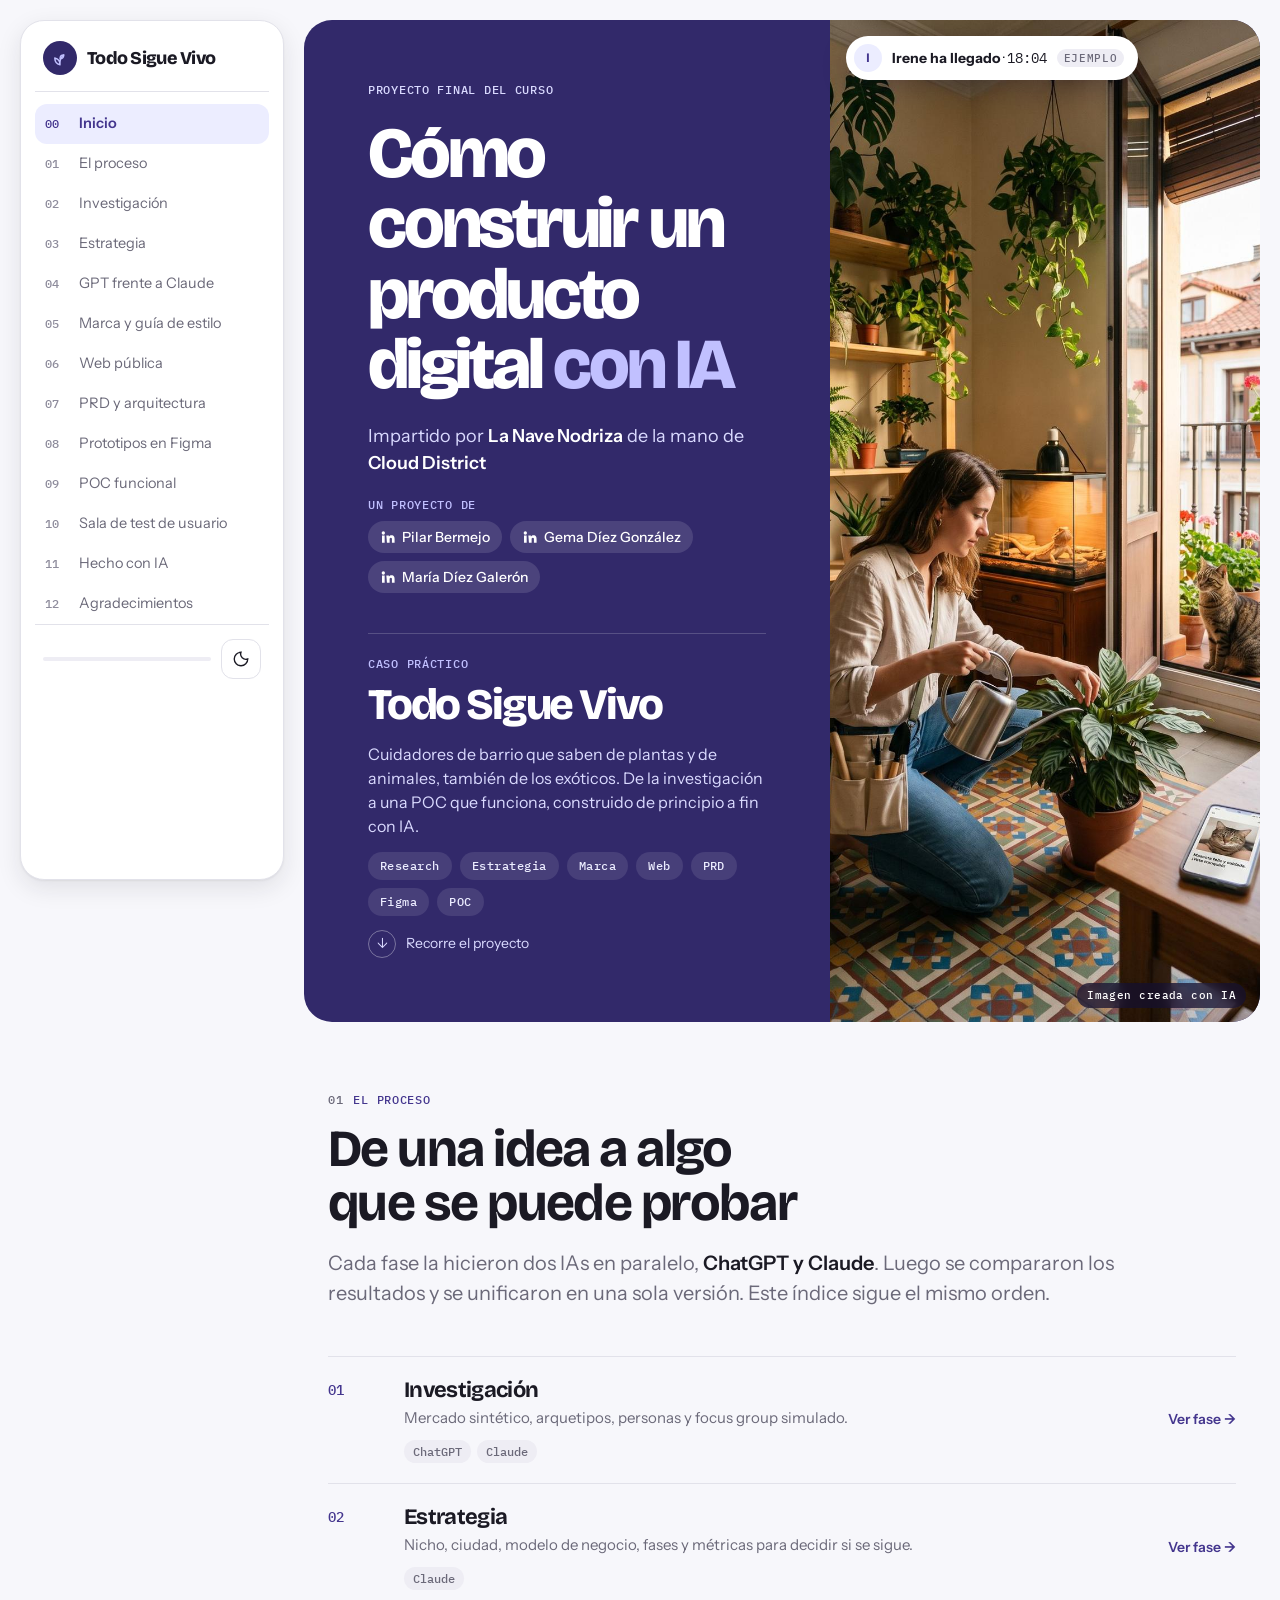
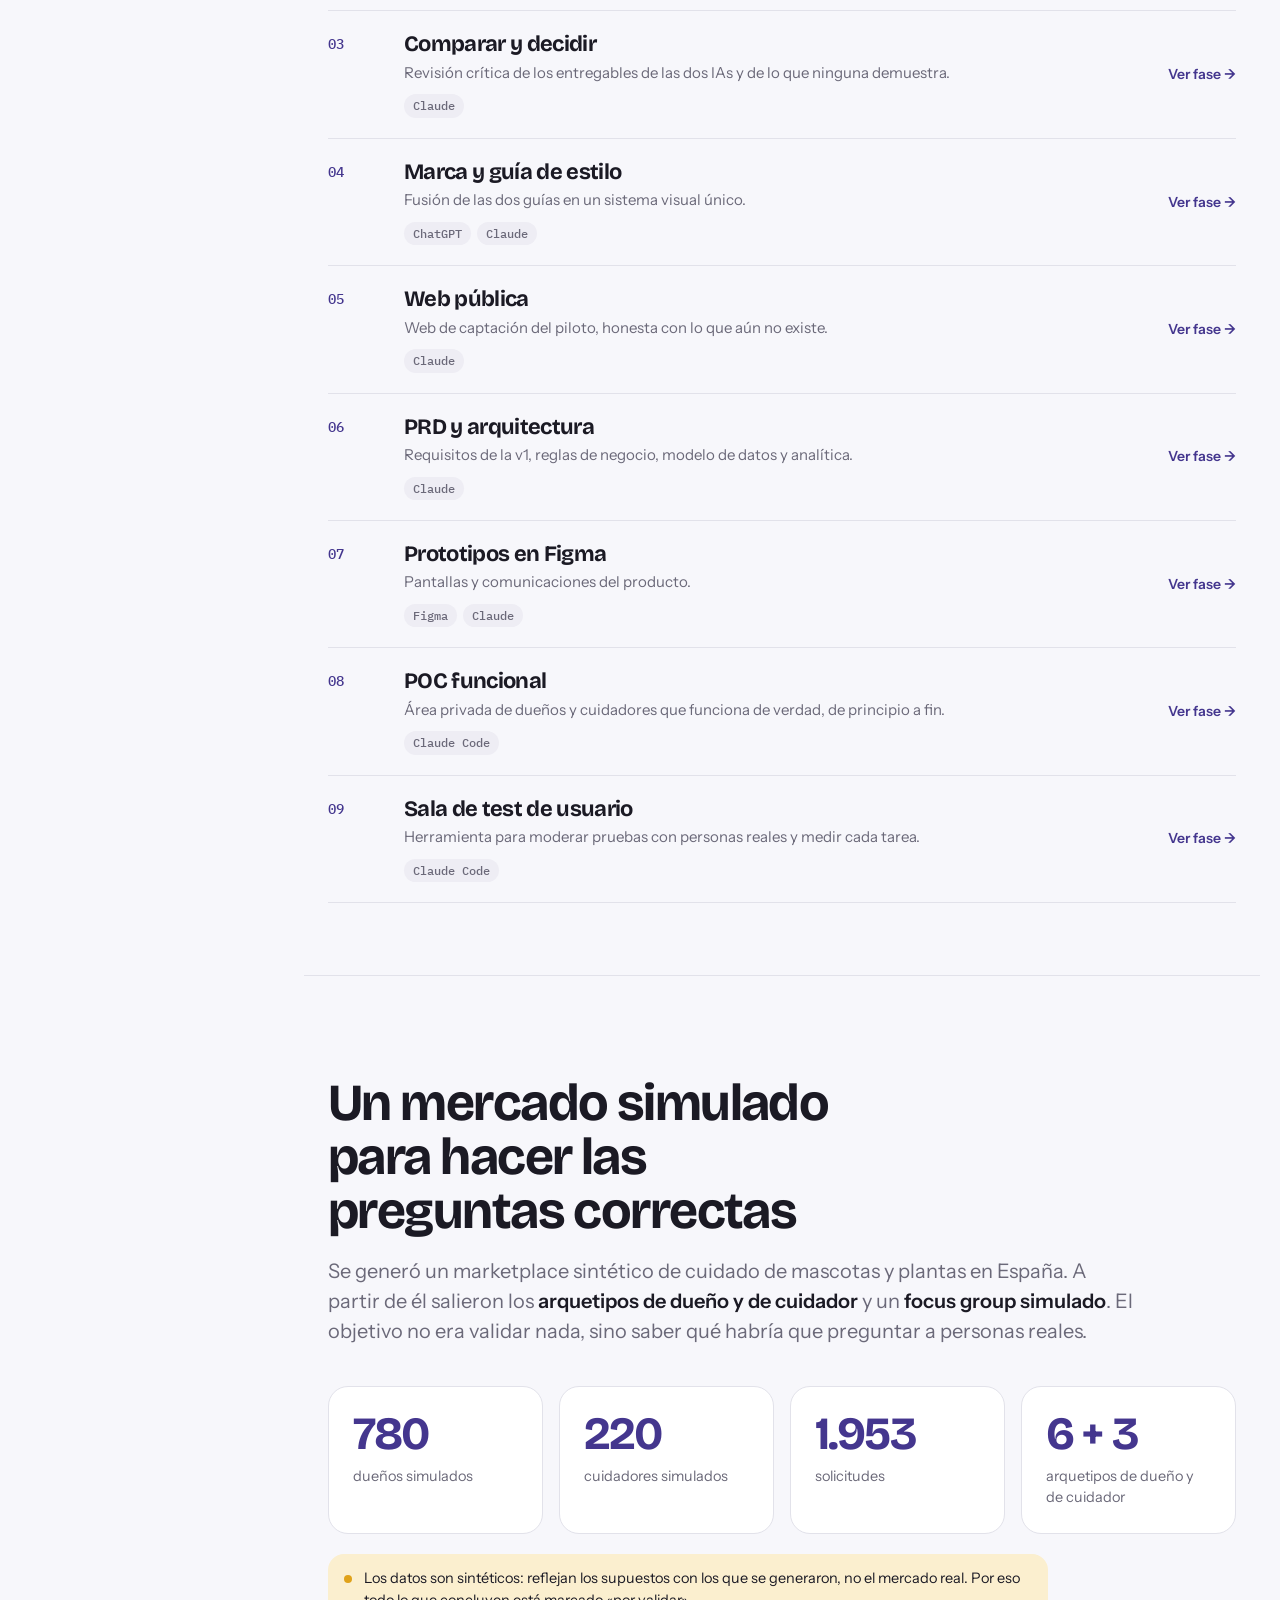
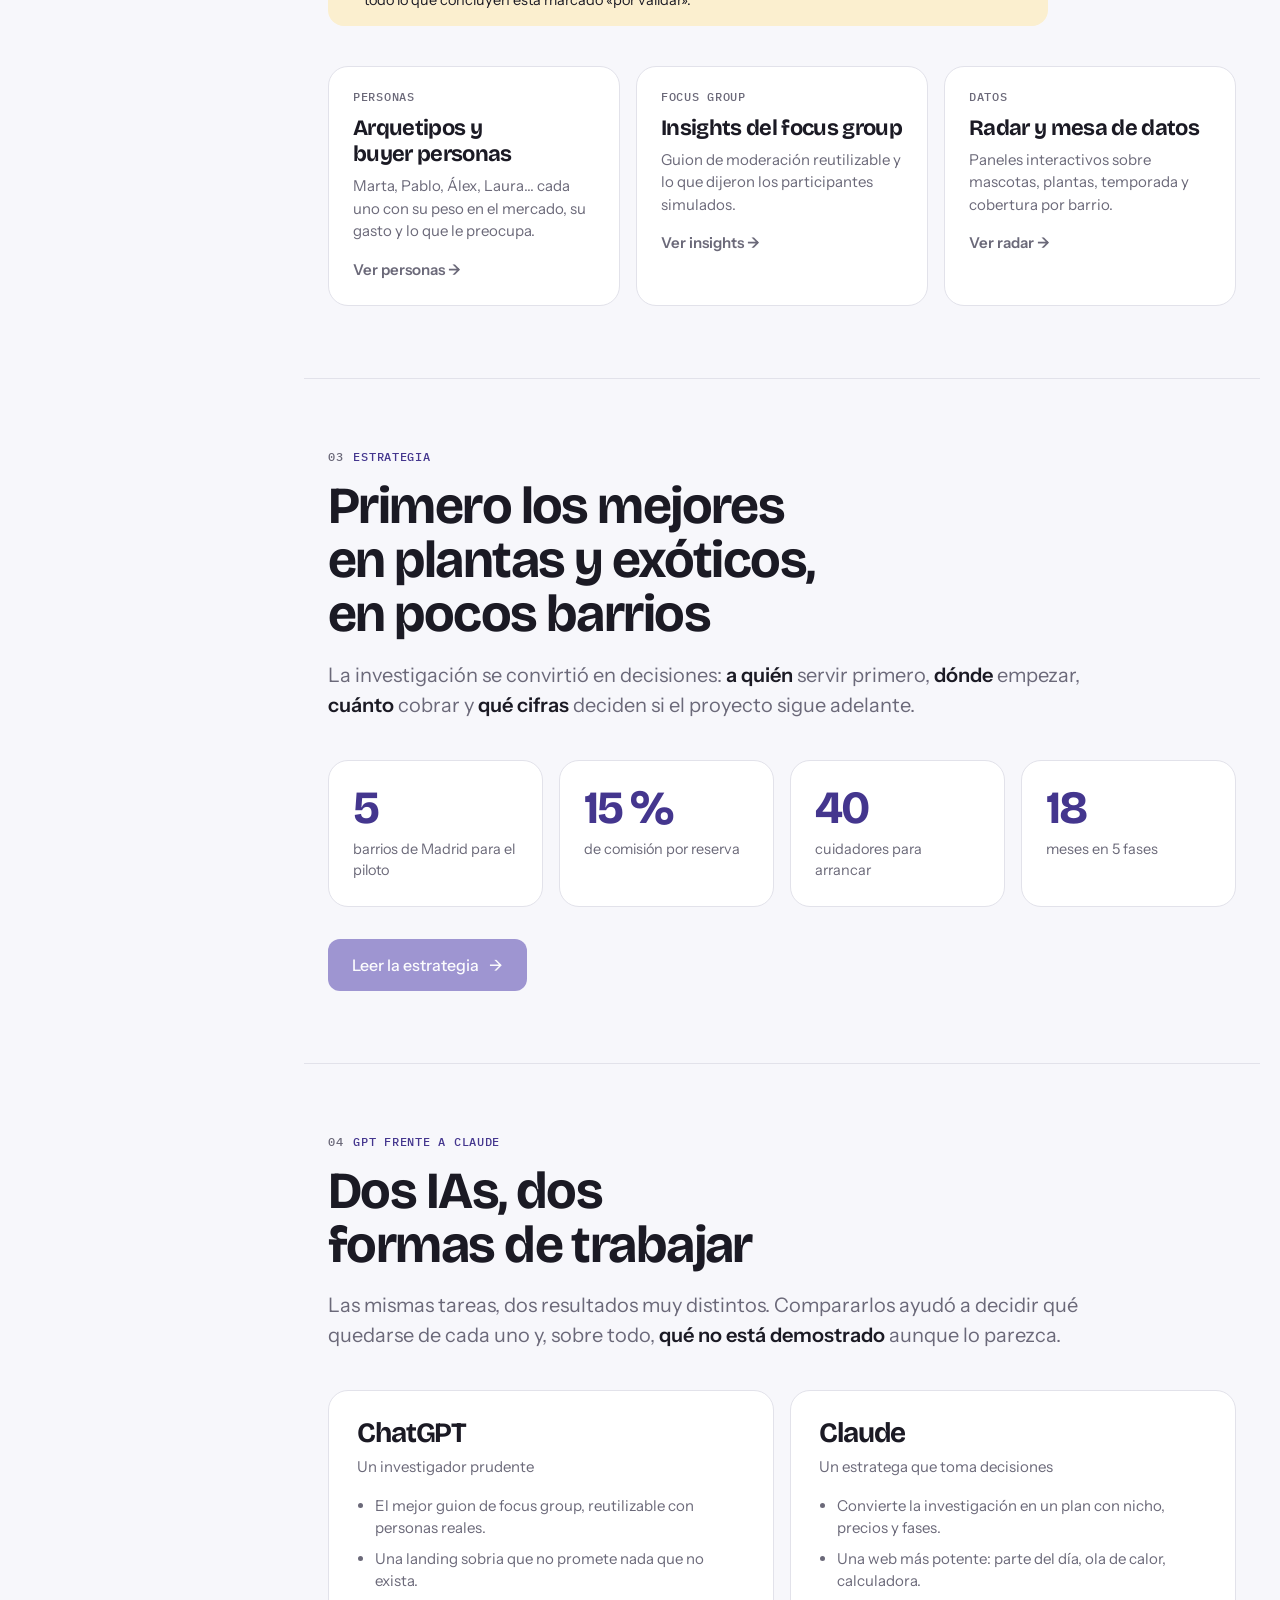
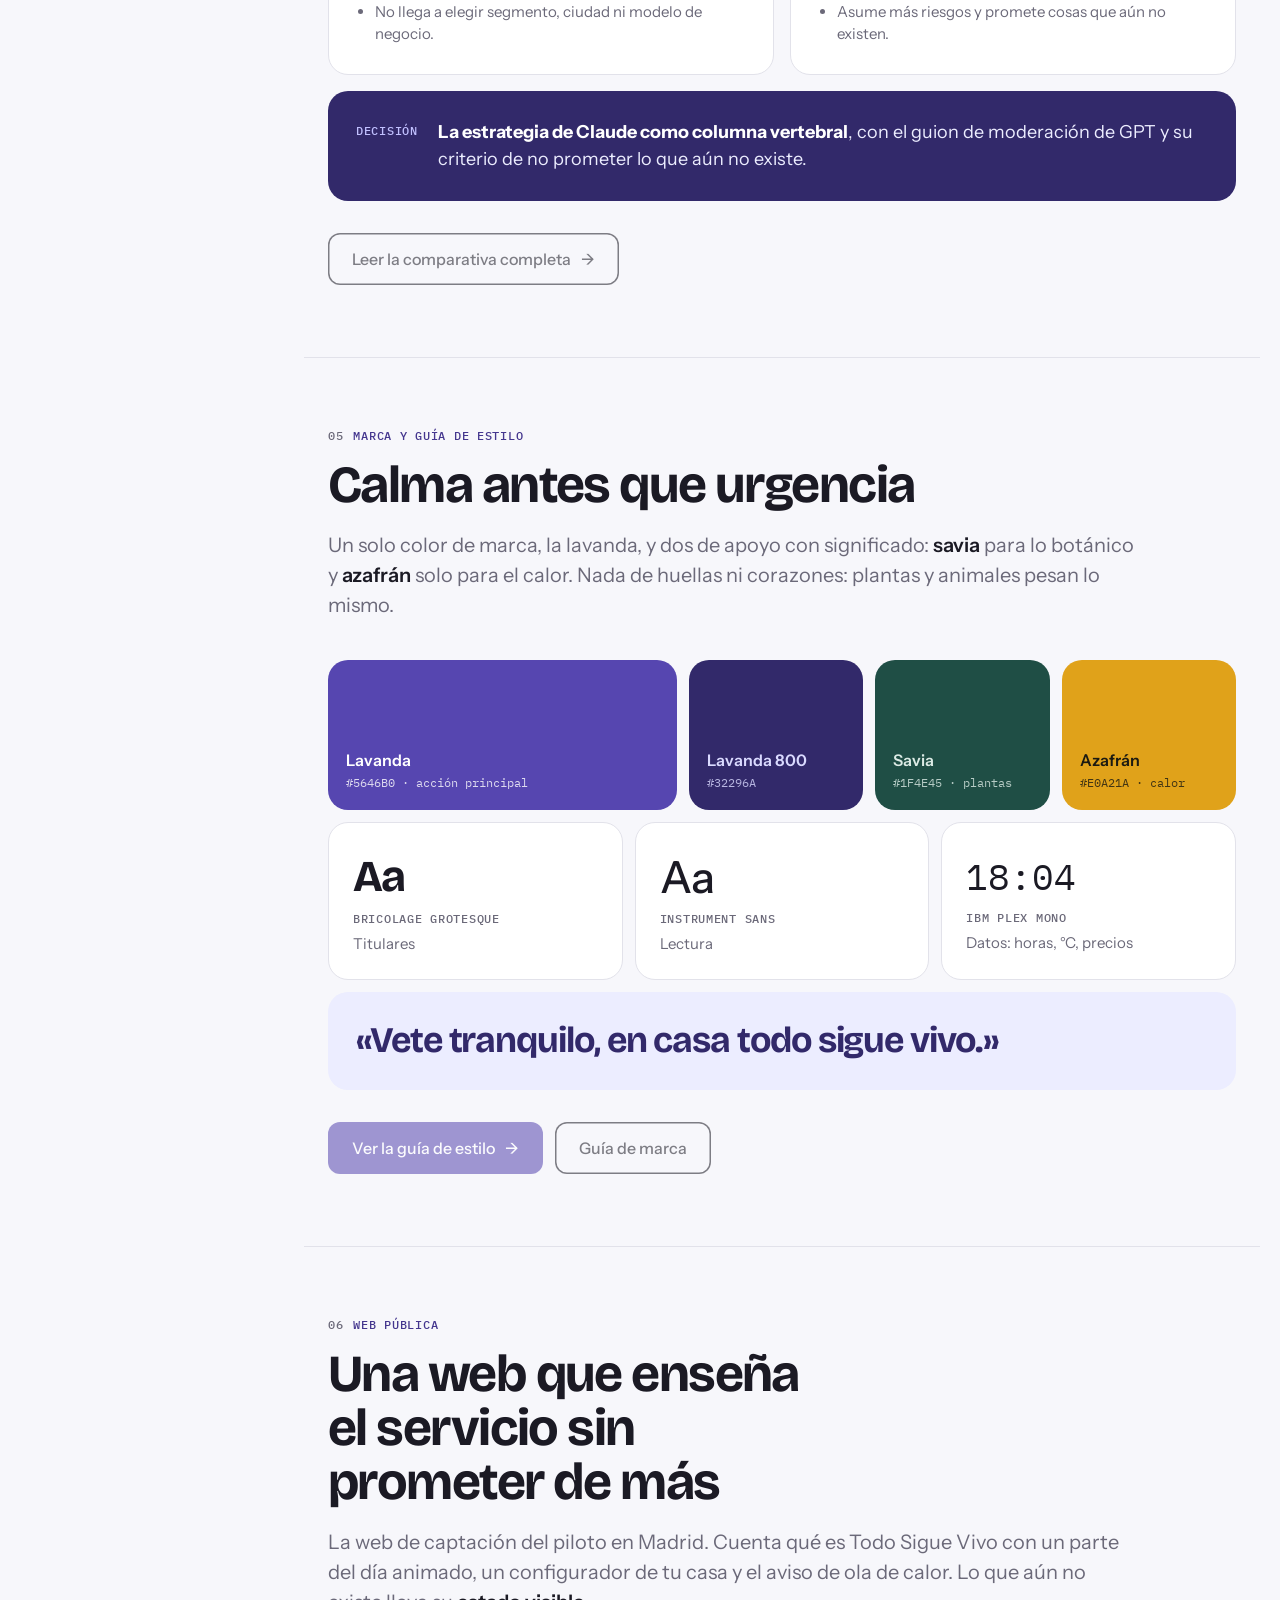
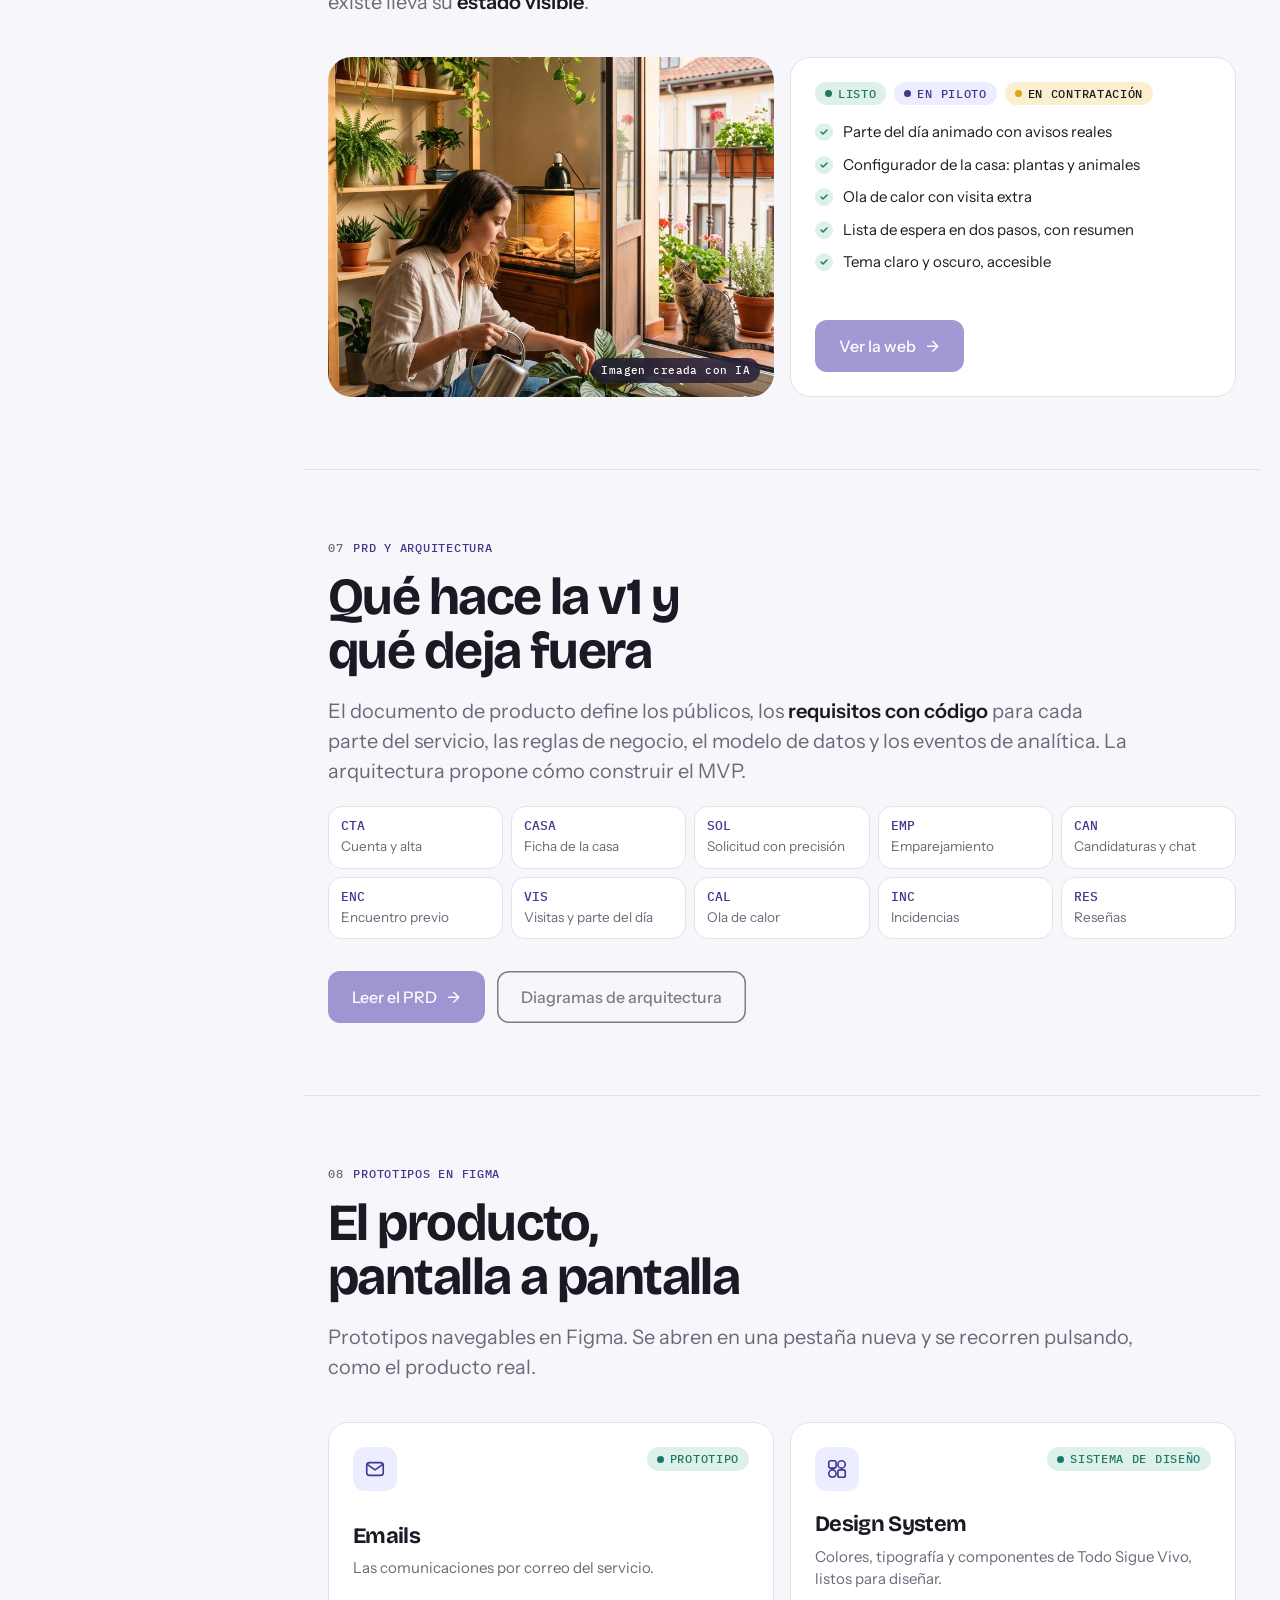
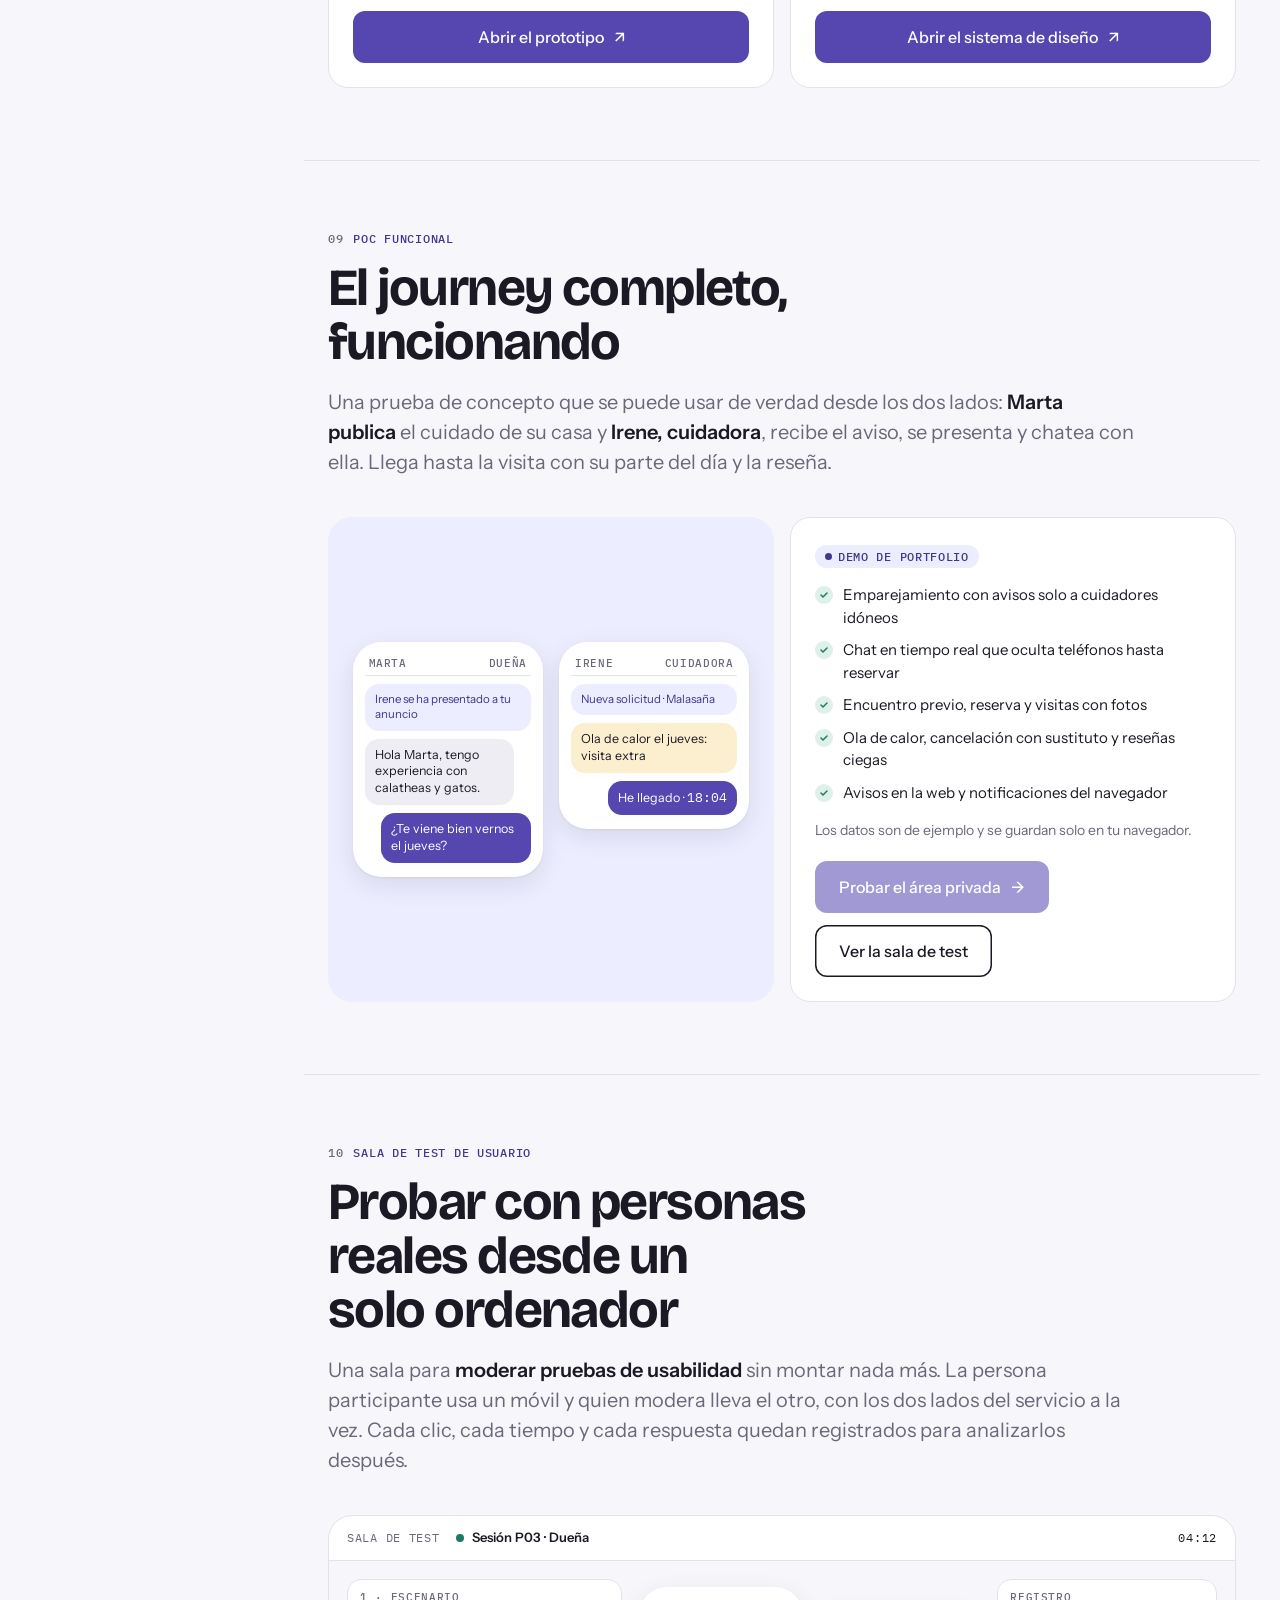
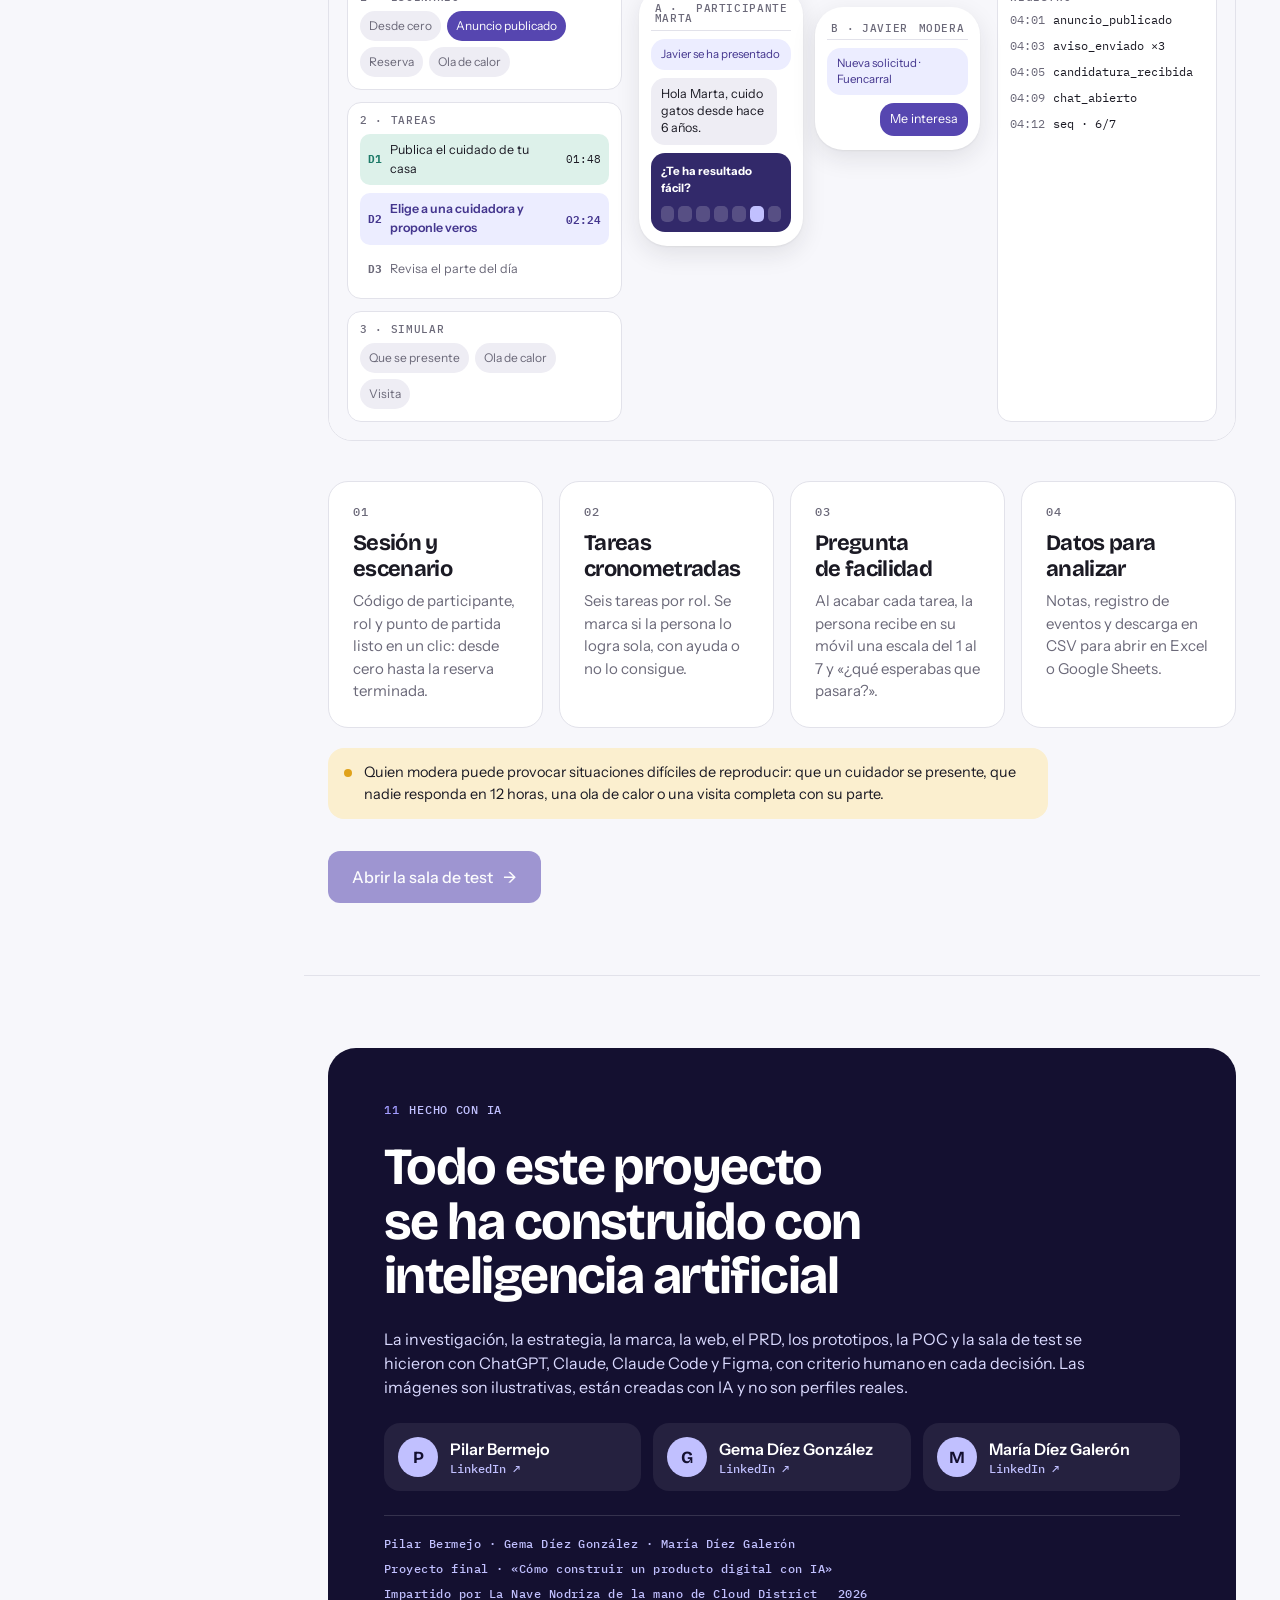
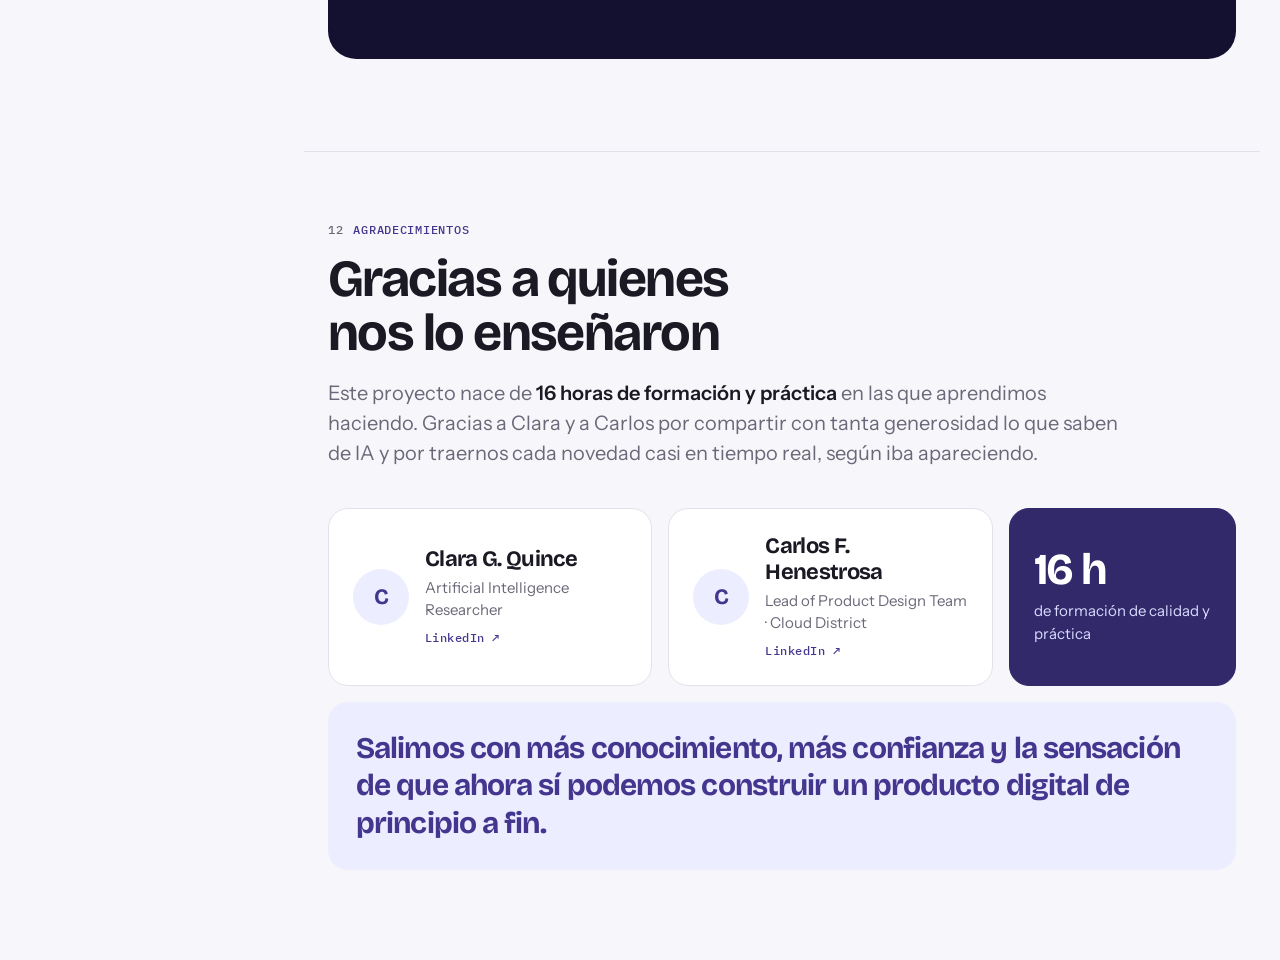
==== index.html @ 8d3884b6 "Add files via upload" ====
<!doctype html>
<html lang="es"><head><meta charset="utf-8"><meta name="viewport" content="width=device-width,initial-scale=1,viewport-fit=cover">
<title>Cómo construir un producto digital con IA · Todo Sigue Vivo</title>
<meta name="description" content="Proyecto final del curso «Cómo construir un producto digital con IA», impartido por La Nave Nodriza de la mano de Cloud District. Caso práctico: Todo Sigue Vivo.">
<link rel="preconnect" href="https://fonts.googleapis.com">
<link rel="preconnect" href="https://fonts.gstatic.com" crossorigin>
<link rel="stylesheet" href="https://fonts.googleapis.com/css2?family=Bricolage+Grotesque:opsz,wght@12..96,500;12..96,600;12..96,700;12..96,800&family=IBM+Plex+Mono:wght@400;500&family=Instrument+Sans:wght@400;500;600&display=swap">
<style>
:root{
  --lavanda-50:#F6F6FE;--lavanda-100:#ECEDFF;--lavanda-200:#DADAFF;--lavanda-300:#C1C0FF;--lavanda-400:#A39DFF;--lavanda-600:#5646B0;--lavanda-700:#44368E;--lavanda-800:#32296A;--lavanda-950:#141030;
  --white:#FFFFFF;--canvas:#F7F7FB;--muted:#EEEDF4;--line:#E2E2EA;--line-strong:#8E8C9C;--ink-muted:#6B6979;--ink:#1B1A24;
  --savia:#1F4E45;--savia-soft:#DCEBE5;--azafran:#E0A21A;--azafran-soft:#FBEFCF;--success:#1D7A68;--success-soft:#DDF1EA;
  --primary:var(--lavanda-600);--primary-hover:var(--lavanda-700);--on-primary:#FFFFFF;--primary-soft:var(--lavanda-100);--primary-text:var(--lavanda-700);--focus:var(--lavanda-600);
  --font-display:"Bricolage Grotesque",ui-sans-serif,system-ui,sans-serif;
  --font-sans:"Instrument Sans",ui-sans-serif,system-ui,-apple-system,"Segoe UI",sans-serif;
  --font-mono:"IBM Plex Mono",ui-monospace,SFMono-Regular,Menlo,monospace;
  --shadow-float:0 1px 2px rgba(27,26,36,.06),0 8px 24px rgba(27,26,36,.10);
  --ease:cubic-bezier(.2,.8,.2,1);
  --side:264px;
  color-scheme:light;
}
@media (prefers-color-scheme:dark){:root:not([data-theme="light"]){
  color-scheme:dark;--white:#1C1A2B;--canvas:#131120;--muted:#252336;--line:#2E2B40;--line-strong:#6F6C82;--ink-muted:#A9A6BC;--ink:#EEEDF5;
  --savia:#7CC4B0;--savia-soft:#173029;--azafran:#F0B53A;--azafran-soft:#3A2E12;--success:#5FD0B6;--success-soft:#16302A;
  --primary:#A39DFF;--primary-hover:var(--lavanda-300);--on-primary:var(--lavanda-950);--primary-soft:#2A2548;--primary-text:var(--lavanda-300);--focus:var(--lavanda-400);
  --shadow-float:0 1px 2px rgba(0,0,0,.3),0 8px 24px rgba(0,0,0,.35);
}}
:root[data-theme="dark"]{
  color-scheme:dark;--white:#1C1A2B;--canvas:#131120;--muted:#252336;--line:#2E2B40;--line-strong:#6F6C82;--ink-muted:#A9A6BC;--ink:#EEEDF5;
  --savia:#7CC4B0;--savia-soft:#173029;--azafran:#F0B53A;--azafran-soft:#3A2E12;--success:#5FD0B6;--success-soft:#16302A;
  --primary:#A39DFF;--primary-hover:var(--lavanda-300);--on-primary:var(--lavanda-950);--primary-soft:#2A2548;--primary-text:var(--lavanda-300);--focus:var(--lavanda-400);
  --shadow-float:0 1px 2px rgba(0,0,0,.3),0 8px 24px rgba(0,0,0,.35);
}
*{box-sizing:border-box}
html{scroll-behavior:smooth;-webkit-text-size-adjust:100%}
body{margin:0;background:var(--canvas);color:var(--ink);font:400 16px/1.5 var(--font-sans);overflow-x:hidden;transition:background .4s,color .4s}
h1,h2,h3{margin:0;font-family:var(--font-display);font-weight:700;text-wrap:balance;letter-spacing:-.03em}
p{margin:0}
img{max-width:100%;display:block}
a{color:inherit}
.m{font-family:var(--font-mono);font-variant-numeric:tabular-nums}
:focus-visible{outline:2px solid var(--focus);outline-offset:3px}
.skip{position:absolute;left:12px;top:-60px;z-index:60;background:var(--primary);color:var(--on-primary);padding:10px 14px;border-radius:12px;text-decoration:none;transition:top .2s}
.skip:focus{top:12px}

/* ===== menú lateral flotante ===== */
.side{position:fixed;left:20px;top:20px;bottom:20px;width:var(--side);z-index:40;background:var(--white);border:1px solid var(--line);border-radius:24px;box-shadow:var(--shadow-float);display:flex;flex-direction:column;padding:20px 14px 16px;transition:background .4s,border-color .4s}
.side-brand{display:flex;align-items:center;gap:10px;padding:0 8px 16px;border-bottom:1px solid var(--line);text-decoration:none}
.side-brand .dot{width:34px;height:34px;border-radius:9999px;background:var(--lavanda-800);display:grid;place-items:center;flex:none}
.side-brand b{font:800 18px/1 var(--font-display);letter-spacing:-.04em;display:block}
.side-brand small{font:500 11px/1.3 var(--font-mono);letter-spacing:.06em;text-transform:uppercase;color:var(--ink-muted)}
.toc{list-style:none;margin:12px 0 0;padding:0;overflow-y:auto;flex:1;scrollbar-width:thin}
.toc a{display:flex;align-items:center;gap:12px;min-height:40px;padding:6px 10px;border-radius:12px;text-decoration:none;color:var(--ink-muted);font-size:14.5px;position:relative;transition:background .2s,color .2s}
.toc a:hover{background:var(--muted);color:var(--ink)}
.toc .n{font:500 12px/1 var(--font-mono);width:22px;flex:none;color:var(--line-strong);transition:color .2s}
.toc a[aria-current="true"]{background:var(--primary-soft);color:var(--primary-text);font-weight:600}
.toc a[aria-current="true"] .n{color:var(--primary-text)}
.side-foot{border-top:1px solid var(--line);padding:14px 8px 0;display:flex;align-items:center;justify-content:space-between;gap:10px}
.progress{flex:1;height:4px;border-radius:9999px;background:var(--muted);overflow:hidden}
.progress i{display:block;height:100%;width:0;background:var(--primary);border-radius:inherit;transition:width .15s linear}
.theme{width:40px;height:40px;border-radius:12px;border:1px solid var(--line);background:transparent;color:var(--ink);display:grid;place-items:center;cursor:pointer;flex:none}
.theme:hover{background:var(--muted)}
.theme svg{width:18px;height:18px}

/* botón de índice en móvil */
.toc-btn{display:none}

/* ===== contenido ===== */
main{margin-left:calc(var(--side) + 40px);padding:20px 20px 0 0}
.sec{max-width:1040px;margin:0 auto;padding:96px 24px;scroll-margin-top:-32px;border-bottom:1px solid var(--line)}
@media (max-height:900px){.sec{padding-block:72px;scroll-margin-top:-12px}}
.sec.hero{scroll-margin-top:40px}
.sec:last-of-type{border-bottom:0}
.kicker{font:500 12px/1 var(--font-mono);letter-spacing:.06em;text-transform:uppercase;color:var(--primary-text);display:flex;align-items:center;gap:10px}
.kicker .num{color:var(--ink-muted)}
.sec h2{font-size:clamp(32px,4.4vw,52px);line-height:1.04;margin-top:16px;max-width:18ch}
.lead{font-size:clamp(17px,1.6vw,20px);line-height:1.5;color:var(--ink-muted);max-width:62ch;margin-top:18px}
.lead b{color:var(--ink);font-weight:600}

.btn{display:inline-flex;align-items:center;justify-content:center;gap:10px;font:500 16px/1 var(--font-sans);height:52px;padding:0 24px;border-radius:12px;border:0;cursor:pointer;text-decoration:none;white-space:nowrap;transition:transform .2s var(--ease),background .2s ease,color .2s}
.btn:hover{transform:translateY(-2px)}
.btn.primary{background:var(--primary);color:var(--on-primary)}
.btn.primary:hover{background:var(--primary-hover)}
.btn.light{background:#FFFFFF;color:var(--lavanda-800)}
.btn.light:hover{background:var(--lavanda-100)}
.btn.ghost{background:transparent;color:var(--ink);box-shadow:inset 0 0 0 1.5px var(--ink)}
.btn.ghost:hover{background:var(--muted)}
.btn .arr{transition:transform .25s var(--ease)}
.btn:hover .arr{transform:translateX(4px)}
.btn[aria-disabled="true"]{opacity:.55;cursor:not-allowed;transform:none}
.ctas{display:flex;flex-wrap:wrap;gap:12px;margin-top:32px;align-items:center}

.status{display:inline-flex;align-items:center;gap:6px;font:500 11.5px/1 var(--font-mono);letter-spacing:.06em;text-transform:uppercase;padding:6px 10px;border-radius:9999px;white-space:nowrap;width:fit-content}
.status::before{content:"";width:7px;height:7px;border-radius:50%;background:currentColor}
.st-ok{background:var(--success-soft);color:var(--success)}
.st-pilot{background:var(--primary-soft);color:var(--primary-text)}
.st-pend{background:var(--azafran-soft);color:var(--ink)}
.st-pend::before{background:var(--azafran)}

.card{background:var(--white);border:1px solid var(--line);border-radius:20px;padding:24px;transition:background .4s,border-color .4s}
.grid{display:grid;gap:16px;margin-top:40px}
.g2{grid-template-columns:repeat(2,minmax(0,1fr))}
.g3{grid-template-columns:repeat(3,minmax(0,1fr))}
.g4{grid-template-columns:repeat(4,minmax(0,1fr))}
.card h3{font-size:22px;line-height:1.2}
.card p{color:var(--ink-muted);margin-top:8px;font-size:15px}
.card .lbl{font:500 12px/1 var(--font-mono);letter-spacing:.06em;text-transform:uppercase;color:var(--ink-muted);margin-bottom:12px;display:block}
.link{display:inline-flex;align-items:center;gap:8px;margin-top:16px;color:var(--primary-text);font-weight:600;text-decoration:none;font-size:15px}
.link:hover{text-decoration:underline;text-underline-offset:3px}
.link[aria-disabled="true"]{color:var(--ink-muted);cursor:not-allowed;text-decoration:none}

/* ===== portada ===== */
.hero{max-width:none;padding:0;border:0}
.hero-in{position:relative;background:var(--lavanda-800);color:#fff;border-radius:28px;overflow:hidden;display:grid;grid-template-columns:1.1fr .9fr;min-height:calc(100vh - 40px)}
.hero-copy{padding:clamp(28px,5vw,64px);display:flex;flex-direction:column;justify-content:space-between;gap:40px;position:relative;z-index:1}
.hero .kicker{color:var(--lavanda-200)}
.hero h1{font-weight:800;font-size:clamp(40px,5.6vw,84px);line-height:.98;letter-spacing:-.045em;margin-top:22px;font-variation-settings:"opsz" 96}
.hero h1 em{font-style:normal;color:var(--lavanda-300)}
.hero .by{margin-top:24px;font-size:18px;color:var(--lavanda-200)}
.hero .by b{color:#fff;font-weight:600}
.authors{margin-top:22px;display:grid;gap:10px}
.authors .lbl{font:500 12px/1 var(--font-mono);letter-spacing:.06em;text-transform:uppercase;color:var(--lavanda-300)}
.authors ul{list-style:none;margin:0;padding:0;display:flex;flex-wrap:wrap;gap:8px}
.team{list-style:none;margin:0;padding:0;display:grid;grid-template-columns:repeat(3,minmax(0,1fr));gap:12px}
.team a{display:flex;align-items:center;gap:12px;padding:14px;border-radius:16px;background:rgba(255,255,255,.07);text-decoration:none;color:#fff;transition:background .2s}
.team a:hover{background:rgba(255,255,255,.14)}
.team .av{width:40px;height:40px;border-radius:50%;background:var(--lavanda-300);color:var(--lavanda-950);display:grid;place-items:center;font:700 17px/1 var(--font-display);flex:none}
.team b{display:block;font-weight:600}
.team small{display:block;font:500 12px/1.4 var(--font-mono);color:var(--lavanda-300)}
@media (max-width:900px){.team{grid-template-columns:1fr}}
.li{display:inline-flex;align-items:center;gap:6px;height:32px;padding:0 12px;border-radius:9999px;background:rgba(255,255,255,.12);color:#fff;text-decoration:none;font-size:14px;font-weight:500}
.li:hover{background:rgba(255,255,255,.2)}
.hero-case{border-top:1px solid rgba(255,255,255,.18);padding-top:24px;display:grid;gap:14px}
.hero-case .lbl{font:500 12px/1 var(--font-mono);letter-spacing:.06em;text-transform:uppercase;color:var(--lavanda-300)}
.hero-case .wm{font:800 clamp(30px,3.4vw,46px)/1 var(--font-display);letter-spacing:-.05em}
.hero-case p{color:var(--lavanda-200);max-width:46ch}
.hero-photo{position:relative;min-height:340px}
.hero-photo img{position:absolute;inset:0;width:100%;height:100%;object-fit:cover}
.ai-note{position:absolute;right:14px;bottom:14px;background:rgba(20,16,48,.72);color:#fff;font:500 11px/1 var(--font-mono);letter-spacing:.04em;padding:7px 10px;border-radius:9999px;backdrop-filter:blur(6px)}
.live{position:absolute;left:16px;top:16px;background:#fff;color:var(--ink);border-radius:9999px;padding:8px 14px 8px 8px;display:flex;align-items:center;gap:10px;font-size:14px;box-shadow:0 8px 24px rgba(20,16,48,.25)}
.live .av{width:28px;height:28px;border-radius:50%;background:var(--lavanda-100);color:var(--lavanda-700);display:grid;place-items:center;font:700 13px/1 var(--font-display)}
.live .ex{font:500 10.5px/1 var(--font-mono);text-transform:uppercase;letter-spacing:.06em;background:var(--muted);color:var(--ink-muted);padding:4px 7px;border-radius:9999px}
.facts{display:flex;flex-wrap:wrap;gap:8px}
.facts span{font:500 12px/1 var(--font-mono);letter-spacing:.04em;padding:8px 12px;border-radius:9999px;background:rgba(255,255,255,.1);color:var(--lavanda-100)}
.scroll-hint{display:inline-flex;align-items:center;gap:10px;color:var(--lavanda-200);text-decoration:none;font-size:14px}
.scroll-hint i{width:28px;height:28px;border-radius:50%;border:1px solid rgba(255,255,255,.35);display:grid;place-items:center;font-style:normal;animation:bob 2.4s var(--ease) infinite}
@keyframes bob{50%{transform:translateY(4px)}}

/* ===== proceso ===== */
.steps{list-style:none;padding:0;margin:48px 0 0;display:grid;gap:0;counter-reset:s;position:relative}
.steps li{display:grid;grid-template-columns:56px 1fr auto;gap:20px;align-items:start;padding:20px 0;border-top:1px solid var(--line)}
.steps li:last-child{border-bottom:1px solid var(--line)}
.steps .n{font:500 14px/1 var(--font-mono);color:var(--primary-text);padding-top:6px}
.steps h3{font-size:22px;line-height:1.2}
.steps p{color:var(--ink-muted);margin-top:4px;font-size:15px;max-width:58ch}
.steps a{align-self:center;font-size:14px;color:var(--primary-text);font-weight:600;text-decoration:none;white-space:nowrap}
.steps a:hover{text-decoration:underline;text-underline-offset:3px}
.tools{display:flex;gap:6px;flex-wrap:wrap;margin-top:10px}
.tools span{font:500 11.5px/1 var(--font-mono);padding:6px 9px;border-radius:9999px;background:var(--muted);color:var(--ink-muted)}

/* ===== cifras ===== */
.stat b{display:block;font:700 clamp(34px,3.6vw,48px)/1 var(--font-display);letter-spacing:-.04em;color:var(--primary-text)}
.stat span{display:block;color:var(--ink-muted);font-size:14.5px;margin-top:8px}
.note{display:flex;gap:12px;align-items:flex-start;margin-top:20px;padding:14px 16px;border-radius:16px;background:var(--azafran-soft);font-size:14.5px;max-width:72ch}
.note::before{content:"";width:8px;height:8px;border-radius:50%;background:var(--azafran);margin-top:7px;flex:none}

/* ===== comparativa ===== */
.vs{display:grid;grid-template-columns:1fr 1fr;gap:16px;margin-top:40px}
.vs .card{padding:28px}
.vs .who{font:700 28px/1 var(--font-display);letter-spacing:-.04em}
.vs ul{margin:16px 0 0;padding-left:18px;color:var(--ink-muted);display:grid;gap:8px;font-size:15px}
.verdict{margin-top:16px;background:var(--lavanda-800);color:#fff;border-radius:20px;padding:28px;display:grid;grid-template-columns:auto 1fr;gap:20px;align-items:start}
.verdict .lbl{font:500 12px/1 var(--font-mono);letter-spacing:.06em;text-transform:uppercase;color:var(--lavanda-300);padding-top:6px}
.verdict p{font-size:18px;line-height:1.5;color:var(--lavanda-100)}
.verdict b{color:#fff}

/* ===== marca ===== */
.swatches{display:grid;grid-template-columns:2fr 1fr 1fr 1fr;gap:12px;margin-top:40px}
.sw{border-radius:20px;padding:18px;min-height:150px;display:flex;flex-direction:column;justify-content:flex-end;gap:4px;font-size:14px}
.sw b{font:600 16px/1.2 var(--font-sans)}
.sw .m{font-size:12px;opacity:.8}
.type-row{display:grid;grid-template-columns:repeat(3,minmax(0,1fr));gap:12px;margin-top:12px}
.type-row .card .spec{font-size:44px;line-height:1;margin-bottom:14px;color:var(--ink)}
.claim{margin-top:12px;border-radius:20px;padding:28px;background:var(--lavanda-100);color:var(--lavanda-800);font:700 clamp(24px,3vw,36px)/1.15 var(--font-display);letter-spacing:-.03em}
:root[data-theme="dark"] .claim{background:#2A2548;color:var(--lavanda-200)}
@media (prefers-color-scheme:dark){:root:not([data-theme="light"]) .claim{background:#2A2548;color:var(--lavanda-200)}}

/* ===== bloques con imagen ===== */
.feature{display:grid;grid-template-columns:1fr 1fr;gap:16px;margin-top:40px}
.shot{position:relative;border-radius:24px;overflow:hidden;min-height:340px;background:var(--muted)}
.shot img{position:absolute;inset:0;width:100%;height:100%;object-fit:cover}
.chips{display:flex;flex-wrap:wrap;gap:8px;margin-top:16px}
.chip{font:500 12px/1 var(--font-mono);padding:8px 11px;border-radius:9999px;background:var(--primary-soft);color:var(--primary-text)}
.chip.p{background:var(--savia-soft);color:var(--savia)}
.chip.h{background:var(--azafran-soft);color:var(--ink)}
.checks{list-style:none;padding:0;margin:16px 0 0;display:grid;gap:10px}
.checks li{display:flex;gap:10px;align-items:flex-start;font-size:15px}
.checks li::before{content:"";width:18px;height:18px;flex:none;margin-top:2px;border-radius:50%;background:var(--success-soft) url("data:image/svg+xml,%3Csvg xmlns='http://www.w3.org/2000/svg' viewBox='0 0 24 24' fill='none' stroke='%231D7A68' stroke-width='3' stroke-linecap='round' stroke-linejoin='round'%3E%3Cpath d='M6 12l4 4 8-8'/%3E%3C/svg%3E") center/12px no-repeat}

/* PRD módulos */
.mods{display:grid;grid-template-columns:repeat(5,minmax(0,1fr));gap:8px;margin-top:20px}
.mod{border:1px solid var(--line);border-radius:14px;padding:12px;background:var(--white)}
.mod b{display:block;font:500 13px/1 var(--font-mono);color:var(--primary-text)}
.mod span{display:block;font-size:13.5px;color:var(--ink-muted);margin-top:6px;line-height:1.3}

/* figma */
.proto{display:flex;flex-direction:column;justify-content:space-between;gap:20px;min-height:220px}
.proto .top{display:flex;justify-content:space-between;align-items:flex-start;gap:12px}
.proto .ic{width:44px;height:44px;border-radius:12px;background:var(--primary-soft);color:var(--primary-text);display:grid;place-items:center}
.proto .ic svg{width:22px;height:22px}
.proto.empty{border-style:dashed;background:transparent}

/* POC */
.phones{display:flex;gap:16px;justify-content:center;align-items:center;padding:32px 16px;background:var(--lavanda-100);border-radius:24px;min-height:340px}
:root[data-theme="dark"] .phones{background:#2A2548}
@media (prefers-color-scheme:dark){:root:not([data-theme="light"]) .phones{background:#2A2548}}
.phone{width:min(46%,200px);background:var(--white);border-radius:28px;padding:14px 12px;box-shadow:var(--shadow-float);display:grid;gap:8px;font-size:12.5px}
.phone .ph-h{font:500 10.5px/1 var(--font-mono);letter-spacing:.06em;text-transform:uppercase;color:var(--ink-muted);display:flex;justify-content:space-between;padding:2px 4px 6px;border-bottom:1px solid var(--line)}
.bub{padding:8px 10px;border-radius:14px;background:var(--muted);max-width:90%;line-height:1.35}
.bub.me{background:var(--primary);color:var(--on-primary);justify-self:end}
.bub.sys{background:var(--lavanda-100);color:var(--lavanda-700);justify-self:stretch;max-width:none;font-size:11.5px}
.bub.heat{background:var(--azafran-soft);color:var(--ink);max-width:none}
.phone.b{transform:translateY(-24px)}

/* cierre */
.end{background:var(--lavanda-950);color:var(--lavanda-200);border-radius:28px;padding:clamp(28px,5vw,56px);margin:0 0 20px;display:grid;gap:24px}
.end h2{color:#fff;margin:0;max-width:22ch}
.end p{max-width:64ch}
.end .meta{display:flex;flex-wrap:wrap;gap:8px 20px;font:500 12px/1.4 var(--font-mono);letter-spacing:.04em;color:var(--lavanda-300);border-top:1px solid rgba(255,255,255,.14);padding-top:20px}



/* sala de test */
.lab{margin-top:40px;background:var(--white);border:1px solid var(--line);border-radius:24px;overflow:hidden}
.lab-bar{display:flex;align-items:center;gap:16px;padding:12px 18px;border-bottom:1px solid var(--line);font-size:13px}
.lab-bar .m{font-size:12px;letter-spacing:.06em;text-transform:uppercase;color:var(--ink-muted)}
.lab-bar .t{margin-left:auto;color:var(--ink)}
.rec{display:inline-flex;align-items:center;gap:8px;font-weight:600}
.rec i{width:8px;height:8px;border-radius:50%;background:var(--success);animation:blink 1.6s ease infinite}
@keyframes blink{50%{opacity:.3}}
.lab-in{display:grid;grid-template-columns:1fr 1.25fr .8fr;gap:16px;padding:18px;background:var(--canvas)}
.lab-col{display:grid;gap:12px;align-content:start}
.lab-box{background:var(--white);border:1px solid var(--line);border-radius:14px;padding:12px;display:grid;gap:8px}
.lab-l{font:500 11px/1 var(--font-mono);letter-spacing:.06em;text-transform:uppercase;color:var(--ink-muted)}
.seg{display:flex;flex-wrap:wrap;gap:6px}
.seg span{font-size:12px;padding:6px 9px;border-radius:9999px;background:var(--muted);color:var(--ink-muted)}
.seg span.on{background:var(--primary);color:var(--on-primary)}
.task{display:grid;grid-template-columns:auto 1fr auto;gap:8px;align-items:center;font-size:12.5px;padding:7px 8px;border-radius:10px;color:var(--ink-muted)}
.task b{font-size:11px;color:var(--ink-muted)}
.task .m{font-size:11px}
.task.ok{background:var(--success-soft);color:var(--ink)}
.task.ok b{color:var(--success)}
.task.run{background:var(--primary-soft);color:var(--primary-text);font-weight:600}
.task.run b{color:var(--primary-text)}
.lab-phones{display:flex;gap:12px;justify-content:center;align-items:flex-start;padding:8px 0}
.lab-phones .phone{width:min(48%,190px)}
.lab-phones .phone.b{transform:translateY(20px)}
.seq{background:var(--lavanda-800);color:#fff;border-radius:14px;padding:10px;font-size:11.5px;display:grid;gap:8px}
.seq .dots{display:flex;gap:4px}
.seq .dots i{flex:1;height:16px;border-radius:5px;background:rgba(255,255,255,.18)}
.seq .dots i.on{background:var(--lavanda-300)}
.log{background:var(--white);border:1px solid var(--line);border-radius:14px;padding:12px;gap:8px}
.log p{font-size:12px;display:flex;gap:8px;color:var(--ink);font-family:var(--font-mono)}
.log p .m{color:var(--ink-muted)}
@media (max-width:1100px){.lab-in{grid-template-columns:1fr 1fr}.lab-phones{grid-column:1/-1;order:-1}}
@media (max-width:560px){#sala .g4{grid-template-columns:1fr}.lab-in{grid-template-columns:1fr}.lab-bar .rec{font-size:12px}}

/* agradecimientos */
#gracias{padding-bottom:40px}
.thanks{display:grid;grid-template-columns:1fr 1fr .7fr;gap:16px;margin-top:40px}
.person{display:flex;gap:16px;align-items:center}
.person .av{width:56px;height:56px;border-radius:50%;background:var(--primary-soft);color:var(--primary-text);display:grid;place-items:center;font:700 22px/1 var(--font-display);flex:none}
.person p{margin-top:4px}
a.person{text-decoration:none;color:inherit;transition:border-color .2s,transform .2s var(--ease)}
a.person:hover{border-color:var(--primary);transform:translateY(-2px)}
.person .in{display:inline-block;margin-top:10px;font:500 12px/1 var(--font-mono);letter-spacing:.04em;color:var(--primary-text)}
.hours{background:var(--lavanda-800);border-color:var(--lavanda-800);color:var(--lavanda-200);display:flex;flex-direction:column;justify-content:center}
.hours b{font:700 44px/1 var(--font-display);letter-spacing:-.04em;color:#fff}
.hours span{margin-top:8px;font-size:15px}
.quote{margin:16px 0 0;padding:28px;border-radius:20px;background:var(--primary-soft);color:var(--primary-text);font:700 clamp(22px,2.6vw,30px)/1.25 var(--font-display);letter-spacing:-.03em}
.foot{margin-top:32px;font:500 12px/1.5 var(--font-mono);letter-spacing:.04em;color:var(--ink-muted)}
@media (max-width:900px){.thanks{grid-template-columns:1fr}#gracias{padding-bottom:96px}.end{margin-bottom:0}}

/* animación de entrada */
.rv{opacity:0;transform:translateY(16px);transition:opacity .7s var(--ease),transform .7s var(--ease)}
.rv.in{opacity:1;transform:none}

/* ===== responsive ===== */
@media (max-width:1100px){
  .g4{grid-template-columns:repeat(2,minmax(0,1fr))}
  .mods{grid-template-columns:repeat(3,minmax(0,1fr))}
  .swatches{grid-template-columns:1fr 1fr}
}
@media (max-width:900px){
  .side{left:16px;right:16px;top:auto;bottom:84px;width:auto;max-height:min(72vh,560px);transform:translateY(16px) scale(.98);opacity:0;pointer-events:none;transition:opacity .25s var(--ease),transform .25s var(--ease)}
  .side.open{transform:none;opacity:1;pointer-events:auto}
  .toc-btn{display:inline-flex;position:fixed;left:16px;bottom:16px;z-index:41;height:52px;padding:0 18px 0 14px;border-radius:9999px;border:0;background:var(--lavanda-800);color:#fff;font:500 15px/1 var(--font-sans);align-items:center;gap:10px;box-shadow:var(--shadow-float);cursor:pointer}
  .toc-btn .cur{font:500 12px/1 var(--font-mono);color:var(--lavanda-300)}
  main{margin-left:0;padding:16px 16px 0}
  .sec{padding:72px 0}
  .hero-in{grid-template-columns:1fr;min-height:0}
  .hero-photo{min-height:280px;order:-1}
  .g2,.g3,.vs,.feature,.type-row{grid-template-columns:1fr}
  .steps li{grid-template-columns:40px 1fr}
  .steps a{grid-column:2}
  .verdict{grid-template-columns:1fr}
  .end{margin-bottom:84px}
}
@media (max-width:560px){
  .g4,.mods,.swatches{grid-template-columns:1fr 1fr}
  .phone .bub{font-size:11.5px}
}
@media (prefers-reduced-motion:reduce){
  html{scroll-behavior:auto}
  *,*::before,*::after{animation:none!important;transition:none!important}
  .rv{opacity:1;transform:none}
}
</style>
</head><body>
<a href="#main" class="skip">Saltar al contenido</a>

<!-- MENÚ LATERAL FLOTANTE -->
<aside class="side" id="side" aria-label="Índice del proyecto">
  <a class="side-brand" href="#inicio">
    <span class="dot" aria-hidden="true"><svg width="18" height="18" viewBox="0 0 24 24" fill="none" stroke="#C1C0FF" stroke-width="1.8" stroke-linecap="round" stroke-linejoin="round"><path d="M12 21c0-6 0-9 5-13M12 21c0-5-2-8-7-9 0 5 3 8 7 9z"/><path d="M17 8c-3 0-5 2-5 5 3 0 5-2 5-5z"/></svg></span>
    <b>Todo Sigue Vivo</b>
  </a>
  <nav>
    <ol class="toc" id="toc">
      <li><a href="#inicio"><span class="n">00</span>Inicio</a></li>
      <li><a href="#proceso"><span class="n">01</span>El proceso</a></li>
      <li><a href="#investigacion"><span class="n">02</span>Investigación</a></li>
      <li><a href="#estrategia"><span class="n">03</span>Estrategia</a></li>
      <li><a href="#gpt-claude"><span class="n">04</span>GPT frente a Claude</a></li>
      <li><a href="#marca"><span class="n">05</span>Marca y guía de estilo</a></li>
      <li><a href="#web"><span class="n">06</span>Web pública</a></li>
      <li><a href="#prd"><span class="n">07</span>PRD y arquitectura</a></li>
      <li><a href="#figma"><span class="n">08</span>Prototipos en Figma</a></li>
      <li><a href="#poc"><span class="n">09</span>POC funcional</a></li>
      <li><a href="#sala"><span class="n">10</span>Sala de test de usuario</a></li>
      <li><a href="#cierre"><span class="n">11</span>Hecho con IA</a></li>
      <li><a href="#gracias"><span class="n">12</span>Agradecimientos</a></li>
    </ol>
  </nav>
  <div class="side-foot">
    <div class="progress" aria-hidden="true"><i id="prog"></i></div>
    <button type="button" class="theme" id="theme" aria-label="Cambiar tema claro u oscuro"><svg viewBox="0 0 24 24" fill="none" stroke="currentColor" stroke-width="1.8" stroke-linecap="round" aria-hidden="true"><path d="M12 3a9 9 0 1 0 9 9 7 7 0 0 1-9-9z"/></svg></button>
  </div>
</aside>
<button type="button" class="toc-btn" id="toc-btn" aria-controls="side" aria-expanded="false"><svg width="18" height="18" viewBox="0 0 24 24" fill="none" stroke="currentColor" stroke-width="1.8" stroke-linecap="round" aria-hidden="true"><path d="M4 7h16M4 12h16M4 17h10"/></svg>Índice <span class="cur" id="toc-cur">00</span></button>

<main id="main">

<!-- 00 INICIO -->
<section class="sec hero" id="inicio" aria-labelledby="t-inicio">
  <div class="hero-in">
    <div class="hero-copy">
      <div>
        <p class="kicker">Proyecto final del curso</p>
        <h1 id="t-inicio">Cómo construir un producto digital <em>con IA</em></h1>
        <p class="by">Impartido por <b>La Nave Nodriza</b> de la mano de <b>Cloud District</b></p>
        <div class="authors"><span class="lbl">Un proyecto de</span><ul><li><a class="li" href="https://www.linkedin.com/in/pilarbermejo/" target="_blank" rel="noopener" aria-label="Pilar Bermejo en LinkedIn (se abre en una pestaña nueva)"><svg width="16" height="16" viewBox="0 0 24 24" fill="currentColor" aria-hidden="true"><path d="M4.98 3.5a2.5 2.5 0 1 1 0 5 2.5 2.5 0 0 1 0-5zM3 9.75h4v11H3zM9.5 9.75h3.8v1.5h.06c.53-1 1.83-2.06 3.77-2.06 4.03 0 4.77 2.65 4.77 6.1v5.46h-4v-4.84c0-1.16-.02-2.64-1.61-2.64-1.61 0-1.86 1.26-1.86 2.56v4.92h-4z"/></svg><span>Pilar Bermejo</span></a></li><li><a class="li" href="https://www.linkedin.com/in/gema-d%C3%ADez-gonz%C3%A1lez-74157943/" target="_blank" rel="noopener" aria-label="Gema Díez González en LinkedIn (se abre en una pestaña nueva)"><svg width="16" height="16" viewBox="0 0 24 24" fill="currentColor" aria-hidden="true"><path d="M4.98 3.5a2.5 2.5 0 1 1 0 5 2.5 2.5 0 0 1 0-5zM3 9.75h4v11H3zM9.5 9.75h3.8v1.5h.06c.53-1 1.83-2.06 3.77-2.06 4.03 0 4.77 2.65 4.77 6.1v5.46h-4v-4.84c0-1.16-.02-2.64-1.61-2.64-1.61 0-1.86 1.26-1.86 2.56v4.92h-4z"/></svg><span>Gema Díez González</span></a></li><li><a class="li" href="https://www.linkedin.com/in/maria-diez-galeron/" target="_blank" rel="noopener" aria-label="María Díez Galerón en LinkedIn (se abre en una pestaña nueva)"><svg width="16" height="16" viewBox="0 0 24 24" fill="currentColor" aria-hidden="true"><path d="M4.98 3.5a2.5 2.5 0 1 1 0 5 2.5 2.5 0 0 1 0-5zM3 9.75h4v11H3zM9.5 9.75h3.8v1.5h.06c.53-1 1.83-2.06 3.77-2.06 4.03 0 4.77 2.65 4.77 6.1v5.46h-4v-4.84c0-1.16-.02-2.64-1.61-2.64-1.61 0-1.86 1.26-1.86 2.56v4.92h-4z"/></svg><span>María Díez Galerón</span></a></li></ul></div>
      </div>
      <div class="hero-case">
        <span class="lbl">Caso práctico</span>
        <span class="wm">Todo Sigue Vivo</span>
        <p>Cuidadores de barrio que saben de plantas y de animales, también de los exóticos. De la investigación a una POC que funciona, construido de principio a fin con IA.</p>
        <div class="facts"><span>Research</span><span>Estrategia</span><span>Marca</span><span>Web</span><span>PRD</span><span>Figma</span><span>POC</span></div>
        <a class="scroll-hint" href="#proceso"><i aria-hidden="true">↓</i>Recorre el proyecto</a>
      </div>
    </div>
    <div class="hero-photo">
      <img src="img/hero.jpg" alt="Cuidadora regando una planta en un piso de Madrid, con una gata en el balcón" fetchpriority="high">
      <div class="live"><span class="av">I</span><span><b>Irene ha llegado</b> · <span class="m">18:04</span></span><span class="ex">Ejemplo</span></div>
      <span class="ai-note">Imagen creada con IA</span>
    </div>
  </div>
</section>

<!-- 01 PROCESO -->
<section class="sec" id="proceso" aria-labelledby="t-proceso">
  <p class="kicker rv"><span class="num">01</span>El proceso</p>
  <h2 id="t-proceso" class="rv">De una idea a algo que se puede probar</h2>
  <p class="lead rv">Cada fase la hicieron dos IAs en paralelo, <b>ChatGPT y Claude</b>. Luego se compararon los resultados y se unificaron en una sola versión. Este índice sigue el mismo orden.</p>
  <ol class="steps">
    <li class="rv"><span class="n">01</span><div><h3>Investigación</h3><p>Mercado sintético, arquetipos, personas y focus group simulado.</p><div class="tools"><span>ChatGPT</span><span>Claude</span></div></div><a href="#investigacion">Ver fase →</a></li>
    <li class="rv"><span class="n">02</span><div><h3>Estrategia</h3><p>Nicho, ciudad, modelo de negocio, fases y métricas para decidir si se sigue.</p><div class="tools"><span>Claude</span></div></div><a href="#estrategia">Ver fase →</a></li>
    <li class="rv"><span class="n">03</span><div><h3>Comparar y decidir</h3><p>Revisión crítica de los entregables de las dos IAs y de lo que ninguna demuestra.</p><div class="tools"><span>Claude</span></div></div><a href="#gpt-claude">Ver fase →</a></li>
    <li class="rv"><span class="n">04</span><div><h3>Marca y guía de estilo</h3><p>Fusión de las dos guías en un sistema visual único.</p><div class="tools"><span>ChatGPT</span><span>Claude</span></div></div><a href="#marca">Ver fase →</a></li>
    <li class="rv"><span class="n">05</span><div><h3>Web pública</h3><p>Web de captación del piloto, honesta con lo que aún no existe.</p><div class="tools"><span>Claude</span></div></div><a href="#web">Ver fase →</a></li>
    <li class="rv"><span class="n">06</span><div><h3>PRD y arquitectura</h3><p>Requisitos de la v1, reglas de negocio, modelo de datos y analítica.</p><div class="tools"><span>Claude</span></div></div><a href="#prd">Ver fase →</a></li>
    <li class="rv"><span class="n">07</span><div><h3>Prototipos en Figma</h3><p>Pantallas y comunicaciones del producto.</p><div class="tools"><span>Figma</span><span>Claude</span></div></div><a href="#figma">Ver fase →</a></li>
    <li class="rv"><span class="n">08</span><div><h3>POC funcional</h3><p>Área privada de dueños y cuidadores que funciona de verdad, de principio a fin.</p><div class="tools"><span>Claude Code</span></div></div><a href="#poc">Ver fase →</a></li>
    <li class="rv"><span class="n">09</span><div><h3>Sala de test de usuario</h3><p>Herramienta para moderar pruebas con personas reales y medir cada tarea.</p><div class="tools"><span>Claude Code</span></div></div><a href="#sala">Ver fase →</a></li>
  </ol>
</section>

<!-- 02 INVESTIGACIÓN -->
<section class="sec" id="investigacion" aria-labelledby="t-inv">
  <p class="kicker rv"><span class="num">02</span>Investigación</p>
  <h2 id="t-inv" class="rv">Un mercado simulado para hacer las preguntas correctas</h2>
  <p class="lead rv">Se generó un marketplace sintético de cuidado de mascotas y plantas en España. A partir de él salieron los <b>arquetipos de dueño y de cuidador</b> y un <b>focus group simulado</b>. El objetivo no era validar nada, sino saber qué habría que preguntar a personas reales.</p>
  <div class="grid g4">
    <div class="card stat rv"><b class="m">780</b><span>dueños simulados</span></div>
    <div class="card stat rv"><b class="m">220</b><span>cuidadores simulados</span></div>
    <div class="card stat rv"><b class="m">1.953</b><span>solicitudes</span></div>
    <div class="card stat rv"><b class="m">6 + 3</b><span>arquetipos de dueño y de cuidador</span></div>
  </div>
  <p class="note rv">Los datos son sintéticos: reflejan los supuestos con los que se generaron, no el mercado real. Por eso todo lo que concluyen está marcado «por validar».</p>
  <div class="grid g3">
    <article class="card rv"><span class="lbl">Personas</span><h3>Arquetipos y buyer personas</h3><p>Marta, Pablo, Álex, Laura… cada uno con su peso en el mercado, su gasto y lo que le preocupa.</p><a class="link" href="docs/research/personas.html" data-pending>Ver personas →</a></article>
    <article class="card rv"><span class="lbl">Focus group</span><h3>Insights del focus group</h3><p>Guion de moderación reutilizable y lo que dijeron los participantes simulados.</p><a class="link" href="docs/research/focus-group.html" data-pending>Ver insights →</a></article>
    <article class="card rv"><span class="lbl">Datos</span><h3>Radar y mesa de datos</h3><p>Paneles interactivos sobre mascotas, plantas, temporada y cobertura por barrio.</p><a class="link" href="docs/research/radar.html" data-pending>Ver radar →</a></article>
  </div>
</section>

<!-- 03 ESTRATEGIA -->
<section class="sec" id="estrategia" aria-labelledby="t-est">
  <p class="kicker rv"><span class="num">03</span>Estrategia</p>
  <h2 id="t-est" class="rv">Primero los mejores en plantas y exóticos, en pocos barrios</h2>
  <p class="lead rv">La investigación se convirtió en decisiones: <b>a quién</b> servir primero, <b>dónde</b> empezar, <b>cuánto</b> cobrar y <b>qué cifras</b> deciden si el proyecto sigue adelante.</p>
  <div class="grid g4">
    <div class="card stat rv"><b class="m">5</b><span>barrios de Madrid para el piloto</span></div>
    <div class="card stat rv"><b class="m">15 %</b><span>de comisión por reserva</span></div>
    <div class="card stat rv"><b class="m">40</b><span>cuidadores para arrancar</span></div>
    <div class="card stat rv"><b class="m">18</b><span>meses en 5 fases</span></div>
  </div>
  <div class="ctas rv">
    <a class="btn primary" href="docs/estrategia.pdf" data-pending>Leer la estrategia <span class="arr" aria-hidden="true">→</span></a>
  </div>
</section>

<!-- 04 GPT VS CLAUDE -->
<section class="sec" id="gpt-claude" aria-labelledby="t-vs">
  <p class="kicker rv"><span class="num">04</span>GPT frente a Claude</p>
  <h2 id="t-vs" class="rv">Dos IAs, dos formas de trabajar</h2>
  <p class="lead rv">Las mismas tareas, dos resultados muy distintos. Compararlos ayudó a decidir qué quedarse de cada uno y, sobre todo, <b>qué no está demostrado</b> aunque lo parezca.</p>
  <div class="vs">
    <article class="card rv"><span class="who">ChatGPT</span><p style="color:var(--ink-muted);margin-top:8px">Un investigador prudente</p><ul><li>El mejor guion de focus group, reutilizable con personas reales.</li><li>Una landing sobria que no promete nada que no exista.</li><li>No llega a elegir segmento, ciudad ni modelo de negocio.</li></ul></article>
    <article class="card rv"><span class="who">Claude</span><p style="color:var(--ink-muted);margin-top:8px">Un estratega que toma decisiones</p><ul><li>Convierte la investigación en un plan con nicho, precios y fases.</li><li>Una web más potente: parte del día, ola de calor, calculadora.</li><li>Asume más riesgos y promete cosas que aún no existen.</li></ul></article>
  </div>
  <div class="verdict rv"><span class="lbl">Decisión</span><p><b>La estrategia de Claude como columna vertebral</b>, con el guion de moderación de GPT y su criterio de no prometer lo que aún no existe.</p></div>
  <div class="ctas rv"><a class="btn ghost" href="docs/conclusiones-gpt-claude.html" data-pending>Leer la comparativa completa <span class="arr" aria-hidden="true">→</span></a></div>
</section>

<!-- 05 MARCA -->
<section class="sec" id="marca" aria-labelledby="t-marca">
  <p class="kicker rv"><span class="num">05</span>Marca y guía de estilo</p>
  <h2 id="t-marca" class="rv">Calma antes que urgencia</h2>
  <p class="lead rv">Un solo color de marca, la lavanda, y dos de apoyo con significado: <b>savia</b> para lo botánico y <b>azafrán</b> solo para el calor. Nada de huellas ni corazones: plantas y animales pesan lo mismo.</p>
  <div class="swatches">
    <div class="sw rv" style="background:#5646B0;color:#fff"><b>Lavanda</b><span class="m">#5646B0 · acción principal</span></div>
    <div class="sw rv" style="background:#32296A;color:#DADAFF"><b>Lavanda 800</b><span class="m">#32296A</span></div>
    <div class="sw rv" style="background:#1F4E45;color:#DCEBE5"><b>Savia</b><span class="m">#1F4E45 · plantas</span></div>
    <div class="sw rv" style="background:#E0A21A;color:#1B1A12"><b>Azafrán</b><span class="m">#E0A21A · calor</span></div>
  </div>
  <div class="type-row">
    <div class="card rv"><p class="spec" style="font:700 44px/1 var(--font-display);letter-spacing:-.04em">Aa</p><span class="lbl" style="margin:0">Bricolage Grotesque</span><p>Titulares</p></div>
    <div class="card rv"><p class="spec" style="font:500 44px/1 var(--font-sans)">Aa</p><span class="lbl" style="margin:0">Instrument Sans</span><p>Lectura</p></div>
    <div class="card rv"><p class="spec m" style="font-size:36px;line-height:1.2">18:04</p><span class="lbl" style="margin:0">IBM Plex Mono</span><p>Datos: horas, °C, precios</p></div>
  </div>
  <p class="claim rv">«Vete tranquilo, en casa todo sigue vivo.»</p>
  <div class="ctas rv"><a class="btn primary" href="docs/guia-de-estilo.html" data-pending>Ver la guía de estilo <span class="arr" aria-hidden="true">→</span></a><a class="btn ghost" href="docs/guia-de-marca.html" data-pending>Guía de marca</a></div>
</section>

<!-- 06 WEB -->
<section class="sec" id="web" aria-labelledby="t-web">
  <p class="kicker rv"><span class="num">06</span>Web pública</p>
  <h2 id="t-web" class="rv">Una web que enseña el servicio sin prometer de más</h2>
  <p class="lead rv">La web de captación del piloto en Madrid. Cuenta qué es Todo Sigue Vivo con un parte del día animado, un configurador de tu casa y el aviso de ola de calor. Lo que aún no existe lleva su <b>estado visible</b>.</p>
  <div class="feature">
    <div class="shot rv"><img src="img/visita-riego.jpg" alt="Cuidadora regando plantas en un salón" loading="lazy"><span class="ai-note">Imagen creada con IA</span></div>
    <div class="card rv" style="display:flex;flex-direction:column;justify-content:space-between;gap:20px">
      <div>
        <div style="display:flex;gap:8px;flex-wrap:wrap"><span class="status st-ok">Listo</span><span class="status st-pilot">En piloto</span><span class="status st-pend">En contratación</span></div>
        <ul class="checks"><li>Parte del día animado con avisos reales</li><li>Configurador de la casa: plantas y animales</li><li>Ola de calor con visita extra</li><li>Lista de espera en dos pasos, con resumen</li><li>Tema claro y oscuro, accesible</li></ul>
      </div>
      <div class="ctas" style="margin:0"><a class="btn primary" href="web/index.html" data-pending>Ver la web <span class="arr" aria-hidden="true">→</span></a></div>
    </div>
  </div>
</section>

<!-- 07 PRD -->
<section class="sec" id="prd" aria-labelledby="t-prd">
  <p class="kicker rv"><span class="num">07</span>PRD y arquitectura</p>
  <h2 id="t-prd" class="rv">Qué hace la v1 y qué deja fuera</h2>
  <p class="lead rv">El documento de producto define los públicos, los <b>requisitos con código</b> para cada parte del servicio, las reglas de negocio, el modelo de datos y los eventos de analítica. La arquitectura propone cómo construir el MVP.</p>
  <div class="mods">
    <div class="mod rv"><b>CTA</b><span>Cuenta y alta</span></div>
    <div class="mod rv"><b>CASA</b><span>Ficha de la casa</span></div>
    <div class="mod rv"><b>SOL</b><span>Solicitud con precisión</span></div>
    <div class="mod rv"><b>EMP</b><span>Emparejamiento</span></div>
    <div class="mod rv"><b>CAN</b><span>Candidaturas y chat</span></div>
    <div class="mod rv"><b>ENC</b><span>Encuentro previo</span></div>
    <div class="mod rv"><b>VIS</b><span>Visitas y parte del día</span></div>
    <div class="mod rv"><b>CAL</b><span>Ola de calor</span></div>
    <div class="mod rv"><b>INC</b><span>Incidencias</span></div>
    <div class="mod rv"><b>RES</b><span>Reseñas</span></div>
  </div>
  <div class="ctas rv"><a class="btn primary" href="docs/prd.pdf" data-pending>Leer el PRD <span class="arr" aria-hidden="true">→</span></a><a class="btn ghost" href="docs/arquitectura.html" data-pending>Diagramas de arquitectura</a></div>
</section>

<!-- 08 FIGMA -->
<section class="sec" id="figma" aria-labelledby="t-figma">
  <p class="kicker rv"><span class="num">08</span>Prototipos en Figma</p>
  <h2 id="t-figma" class="rv">El producto, pantalla a pantalla</h2>
  <p class="lead rv">Prototipos navegables en Figma. Se abren en una pestaña nueva y se recorren pulsando, como el producto real.</p>
  <div class="grid g2" id="protos">
    <article class="card proto rv">
      <div class="top"><span class="ic" aria-hidden="true"><svg viewBox="0 0 24 24" fill="none" stroke="currentColor" stroke-width="1.8" stroke-linecap="round" stroke-linejoin="round"><rect x="3" y="5" width="18" height="14" rx="3"/><path d="M3.5 7l8.5 6 8.5-6"/></svg></span><span class="status st-ok">Prototipo</span></div>
      <div><h3>Emails</h3><p>Las comunicaciones por correo del servicio.</p></div>
      <a class="btn primary" href="https://www.figma.com/proto/nXjJOvoHLiT22pBPexameC/DesignSystem?node-id=40-436&amp;p=f&amp;viewport=25%2C51%2C0.33&amp;t=uck3mfljISec4OUT-1&amp;scaling=scale-down&amp;content-scaling=responsive&amp;starting-point-node-id=40%3A436&amp;page-id=34%3A2&amp;show-proto-sidebar=1" target="_blank" rel="noopener">Abrir el prototipo <span class="arr" aria-hidden="true">↗</span></a>
    </article>
    <article class="card proto rv">
      <div class="top"><span class="ic" aria-hidden="true"><svg viewBox="0 0 24 24" fill="none" stroke="currentColor" stroke-width="1.8" stroke-linecap="round" stroke-linejoin="round"><rect x="3" y="3" width="8" height="8" rx="2"/><rect x="13" y="3" width="8" height="8" rx="4"/><rect x="3" y="13" width="8" height="8" rx="4"/><rect x="13" y="13" width="8" height="8" rx="2"/></svg></span><span class="status st-ok">Sistema de diseño</span></div>
      <div><h3>Design System</h3><p>Colores, tipografía y componentes de Todo Sigue Vivo, listos para diseñar.</p></div>
      <a class="btn primary" href="https://www.figma.com/proto/nXjJOvoHLiT22pBPexameC/DesignSystem?node-id=26-3&amp;p=f&amp;viewport=25%2C299%2C0.06&amp;t=hDk2SWOZmjS6Ls7w-8&amp;scaling=min-zoom&amp;content-scaling=fixed&amp;starting-point-node-id=26%3A3&amp;page-id=26%3A2&amp;hide-ui=1" target="_blank" rel="noopener">Abrir el sistema de diseño <span class="arr" aria-hidden="true">↗</span></a>
    </article>
  </div>
</section>

<!-- 09 POC -->
<section class="sec" id="poc" aria-labelledby="t-poc">
  <p class="kicker rv"><span class="num">09</span>POC funcional</p>
  <h2 id="t-poc" class="rv">El journey completo, funcionando</h2>
  <p class="lead rv">Una prueba de concepto que se puede usar de verdad desde los dos lados: <b>Marta publica</b> el cuidado de su casa y <b>Irene, cuidadora</b>, recibe el aviso, se presenta y chatea con ella. Llega hasta la visita con su parte del día y la reseña.</p>
  <div class="feature">
    <div class="phones rv" aria-hidden="true">
      <div class="phone"><div class="ph-h"><span>Marta</span><span>Dueña</span></div><div class="bub sys">Irene se ha presentado a tu anuncio</div><div class="bub">Hola Marta, tengo experiencia con calatheas y gatos.</div><div class="bub me">¿Te viene bien vernos el jueves?</div></div>
      <div class="phone b"><div class="ph-h"><span>Irene</span><span>Cuidadora</span></div><div class="bub sys">Nueva solicitud · Malasaña</div><div class="bub heat">Ola de calor el jueves: visita extra</div><div class="bub me">He llegado · <span class="m">18:04</span></div></div>
    </div>
    <div class="card rv">
      <span class="status st-pilot">Demo de portfolio</span>
      <ul class="checks"><li>Emparejamiento con avisos solo a cuidadores idóneos</li><li>Chat en tiempo real que oculta teléfonos hasta reservar</li><li>Encuentro previo, reserva y visitas con fotos</li><li>Ola de calor, cancelación con sustituto y reseñas ciegas</li><li>Avisos en la web y notificaciones del navegador</li></ul>
      <p style="margin-top:16px;font-size:14px;color:var(--ink-muted)">Los datos son de ejemplo y se guardan solo en tu navegador.</p>
      <div class="ctas" style="margin-top:20px"><a class="btn primary" href="demo/area-privada.html" data-pending>Probar el área privada <span class="arr" aria-hidden="true">→</span></a><a class="btn ghost" href="#sala">Ver la sala de test</a></div>
    </div>
  </div>
</section>

<!-- 10 SALA DE TEST -->
<section class="sec" id="sala" aria-labelledby="t-sala">
  <p class="kicker rv"><span class="num">10</span>Sala de test de usuario</p>
  <h2 id="t-sala" class="rv">Probar con personas reales desde un solo ordenador</h2>
  <p class="lead rv">Una sala para <b>moderar pruebas de usabilidad</b> sin montar nada más. La persona participante usa un móvil y quien modera lleva el otro, con los dos lados del servicio a la vez. Cada clic, cada tiempo y cada respuesta quedan registrados para analizarlos después.</p>

  <div class="lab rv" aria-hidden="true">
    <div class="lab-bar"><span class="m">Sala de test</span><span class="rec"><i></i>Sesión P03 · Dueña</span><span class="m t">04:12</span></div>
    <div class="lab-in">
      <div class="lab-col">
        <div class="lab-box"><span class="lab-l">1 · Escenario</span><div class="seg"><span>Desde cero</span><span class="on">Anuncio publicado</span><span>Reserva</span><span>Ola de calor</span></div></div>
        <div class="lab-box"><span class="lab-l">2 · Tareas</span>
          <div class="task ok"><b class="m">D1</b>Publica el cuidado de tu casa<span class="m">01:48</span></div>
          <div class="task run"><b class="m">D2</b>Elige a una cuidadora y proponle veros<span class="m">02:24</span></div>
          <div class="task"><b class="m">D3</b>Revisa el parte del día</div>
        </div>
        <div class="lab-box"><span class="lab-l">3 · Simular</span><div class="seg"><span>Que se presente</span><span>Ola de calor</span><span>Visita</span></div></div>
      </div>
      <div class="lab-phones">
        <div class="phone"><div class="ph-h"><span>A · Marta</span><span>Participante</span></div><div class="bub sys">Javier se ha presentado</div><div class="bub">Hola Marta, cuido gatos desde hace 6 años.</div><div class="seq"><b>¿Te ha resultado fácil?</b><div class="dots"><i></i><i></i><i></i><i></i><i></i><i class="on"></i><i></i></div></div></div>
        <div class="phone b"><div class="ph-h"><span>B · Javier</span><span>Modera</span></div><div class="bub sys">Nueva solicitud · Fuencarral</div><div class="bub me">Me interesa</div></div>
      </div>
      <div class="lab-col log">
        <span class="lab-l">Registro</span>
        <p><span class="m">04:01</span>anuncio_publicado</p>
        <p><span class="m">04:03</span>aviso_enviado ×3</p>
        <p><span class="m">04:05</span>candidatura_recibida</p>
        <p><span class="m">04:09</span>chat_abierto</p>
        <p><span class="m">04:12</span>seq · 6/7</p>
      </div>
    </div>
  </div>

  <div class="grid g4">
    <article class="card rv"><span class="lbl">01</span><h3>Sesión y escenario</h3><p>Código de participante, rol y punto de partida listo en un clic: desde cero hasta la reserva terminada.</p></article>
    <article class="card rv"><span class="lbl">02</span><h3>Tareas cronometradas</h3><p>Seis tareas por rol. Se marca si la persona lo logra sola, con ayuda o no lo consigue.</p></article>
    <article class="card rv"><span class="lbl">03</span><h3>Pregunta de facilidad</h3><p>Al acabar cada tarea, la persona recibe en su móvil una escala del 1 al 7 y «¿qué esperabas que pasara?».</p></article>
    <article class="card rv"><span class="lbl">04</span><h3>Datos para analizar</h3><p>Notas, registro de eventos y descarga en CSV para abrir en Excel o Google Sheets.</p></article>
  </div>
  <p class="note rv">Quien modera puede provocar situaciones difíciles de reproducir: que un cuidador se presente, que nadie responda en 12 horas, una ola de calor o una visita completa con su parte.</p>
  <div class="ctas rv"><a class="btn primary" href="demo/sala.html" data-pending>Abrir la sala de test <span class="arr" aria-hidden="true">→</span></a></div>
</section>

<!-- 11 CIERRE -->
<section class="sec" id="cierre" aria-labelledby="t-fin">
  <div class="end rv">
    <p class="kicker" style="color:var(--lavanda-300)"><span class="num" style="color:var(--lavanda-400)">11</span>Hecho con IA</p>
    <h2 id="t-fin">Todo este proyecto se ha construido con inteligencia artificial</h2>
    <p>La investigación, la estrategia, la marca, la web, el PRD, los prototipos, la POC y la sala de test se hicieron con ChatGPT, Claude, Claude Code y Figma, con criterio humano en cada decisión. Las imágenes son ilustrativas, están creadas con IA y no son perfiles reales.</p>
    <ul class="team"><li><a href="https://www.linkedin.com/in/pilarbermejo/" target="_blank" rel="noopener"><span class="av">P</span><span><b>Pilar Bermejo</b><small>LinkedIn ↗</small></span></a></li><li><a href="https://www.linkedin.com/in/gema-d%C3%ADez-gonz%C3%A1lez-74157943/" target="_blank" rel="noopener"><span class="av">G</span><span><b>Gema Díez González</b><small>LinkedIn ↗</small></span></a></li><li><a href="https://www.linkedin.com/in/maria-diez-galeron/" target="_blank" rel="noopener"><span class="av">M</span><span><b>María Díez Galerón</b><small>LinkedIn ↗</small></span></a></li></ul>
    <div class="meta"><span>Pilar Bermejo · Gema Díez González · María Díez Galerón</span><span>Proyecto final · «Cómo construir un producto digital con IA»</span><span>Impartido por La Nave Nodriza de la mano de Cloud District</span><span>2026</span></div>
  </div>
</section>

<!-- 12 AGRADECIMIENTOS -->
<section class="sec" id="gracias" aria-labelledby="t-gracias">
  <p class="kicker rv"><span class="num">12</span>Agradecimientos</p>
  <h2 id="t-gracias" class="rv">Gracias a quienes nos lo enseñaron</h2>
  <p class="lead rv">Este proyecto nace de <b>16 horas de formación y práctica</b> en las que aprendimos haciendo. Gracias a Clara y a Carlos por compartir con tanta generosidad lo que saben de IA y por traernos cada novedad casi en tiempo real, según iba apareciendo.</p>
  <div class="thanks">
    <a class="card person rv" href="https://www.linkedin.com/in/clara-g-quince/" target="_blank" rel="noopener"><span class="av" aria-hidden="true">C</span><div><h3>Clara G. Quince</h3><p>Artificial Intelligence Researcher</p><span class="in">LinkedIn ↗</span></div></a>
    <a class="card person rv" href="https://www.linkedin.com/in/carlos-f-henestrosa-08b561105/" target="_blank" rel="noopener"><span class="av" aria-hidden="true">C</span><div><h3>Carlos F. Henestrosa</h3><p>Lead of Product Design Team · Cloud District</p><span class="in">LinkedIn ↗</span></div></a>
    <div class="card hours rv"><b class="m">16 h</b><span>de formación de calidad y práctica</span></div>
  </div>
  <blockquote class="quote rv">Salimos con más conocimiento, más confianza y la sensación de que ahora sí podemos construir un producto digital de principio a fin.</blockquote>
  <p class="foot rv">Proyecto final · «Cómo construir un producto digital con IA» · La Nave Nodriza de la mano de Cloud District · 2026</p>
</section>
</main>

<script>
(() => {
  const $ = (s, r = document) => r.querySelector(s);
  const root = document.documentElement;

  // tema
  try { const t = localStorage.getItem("tsv-portfolio-theme"); if (t) root.dataset.theme = t; } catch (e) {}
  $("#theme").onclick = () => {
    const dark = root.dataset.theme ? root.dataset.theme === "dark" : matchMedia("(prefers-color-scheme: dark)").matches;
    root.dataset.theme = dark ? "light" : "dark";
    try { localStorage.setItem("tsv-portfolio-theme", root.dataset.theme); } catch (e) {}
  };

  // enlaces aún no disponibles
  document.querySelectorAll("[data-pending]").forEach(a => {
    a.setAttribute("aria-disabled", "true");
    a.title = "En preparación";
    a.addEventListener("click", e => e.preventDefault());
  });

  // menú: sección activa
  const links = [...document.querySelectorAll("#toc a")];
  const secs = links.map(a => document.getElementById(a.hash.slice(1)));
  const cur = $("#toc-cur");
  function setActive(i) {
    links.forEach((a, j) => a.setAttribute("aria-current", j === i ? "true" : "false"));
    cur.textContent = links[i].querySelector(".n").textContent;
  }
  function onScroll() {
    const y = innerHeight * 0.35;
    let i = 0;
    secs.forEach((s, j) => { if (s.getBoundingClientRect().top <= y) i = j; });
    if (innerHeight + scrollY >= document.body.scrollHeight - 4) i = secs.length - 1;
    setActive(i);
    const max = document.body.scrollHeight - innerHeight;
    $("#prog").style.width = (max > 0 ? scrollY / max * 100 : 0) + "%";
  }
  addEventListener("scroll", onScroll, { passive: true });
  addEventListener("resize", onScroll);
  onScroll();

  // índice en móvil
  const side = $("#side"), btn = $("#toc-btn");
  const toggle = open => { side.classList.toggle("open", open); btn.setAttribute("aria-expanded", open); };
  btn.onclick = () => toggle(!side.classList.contains("open"));
  links.forEach(a => a.addEventListener("click", () => toggle(false)));
  addEventListener("keydown", e => { if (e.key === "Escape") toggle(false); });

  // entrada suave
  const io = "IntersectionObserver" in window ? new IntersectionObserver(es => es.forEach(e => { if (e.isIntersecting) { e.target.classList.add("in"); io.unobserve(e.target); } }), { rootMargin: "0px 0px -8% 0px" }) : null;
  document.querySelectorAll(".rv").forEach(el => io ? io.observe(el) : el.classList.add("in"));
})();
</script>
</body></html>
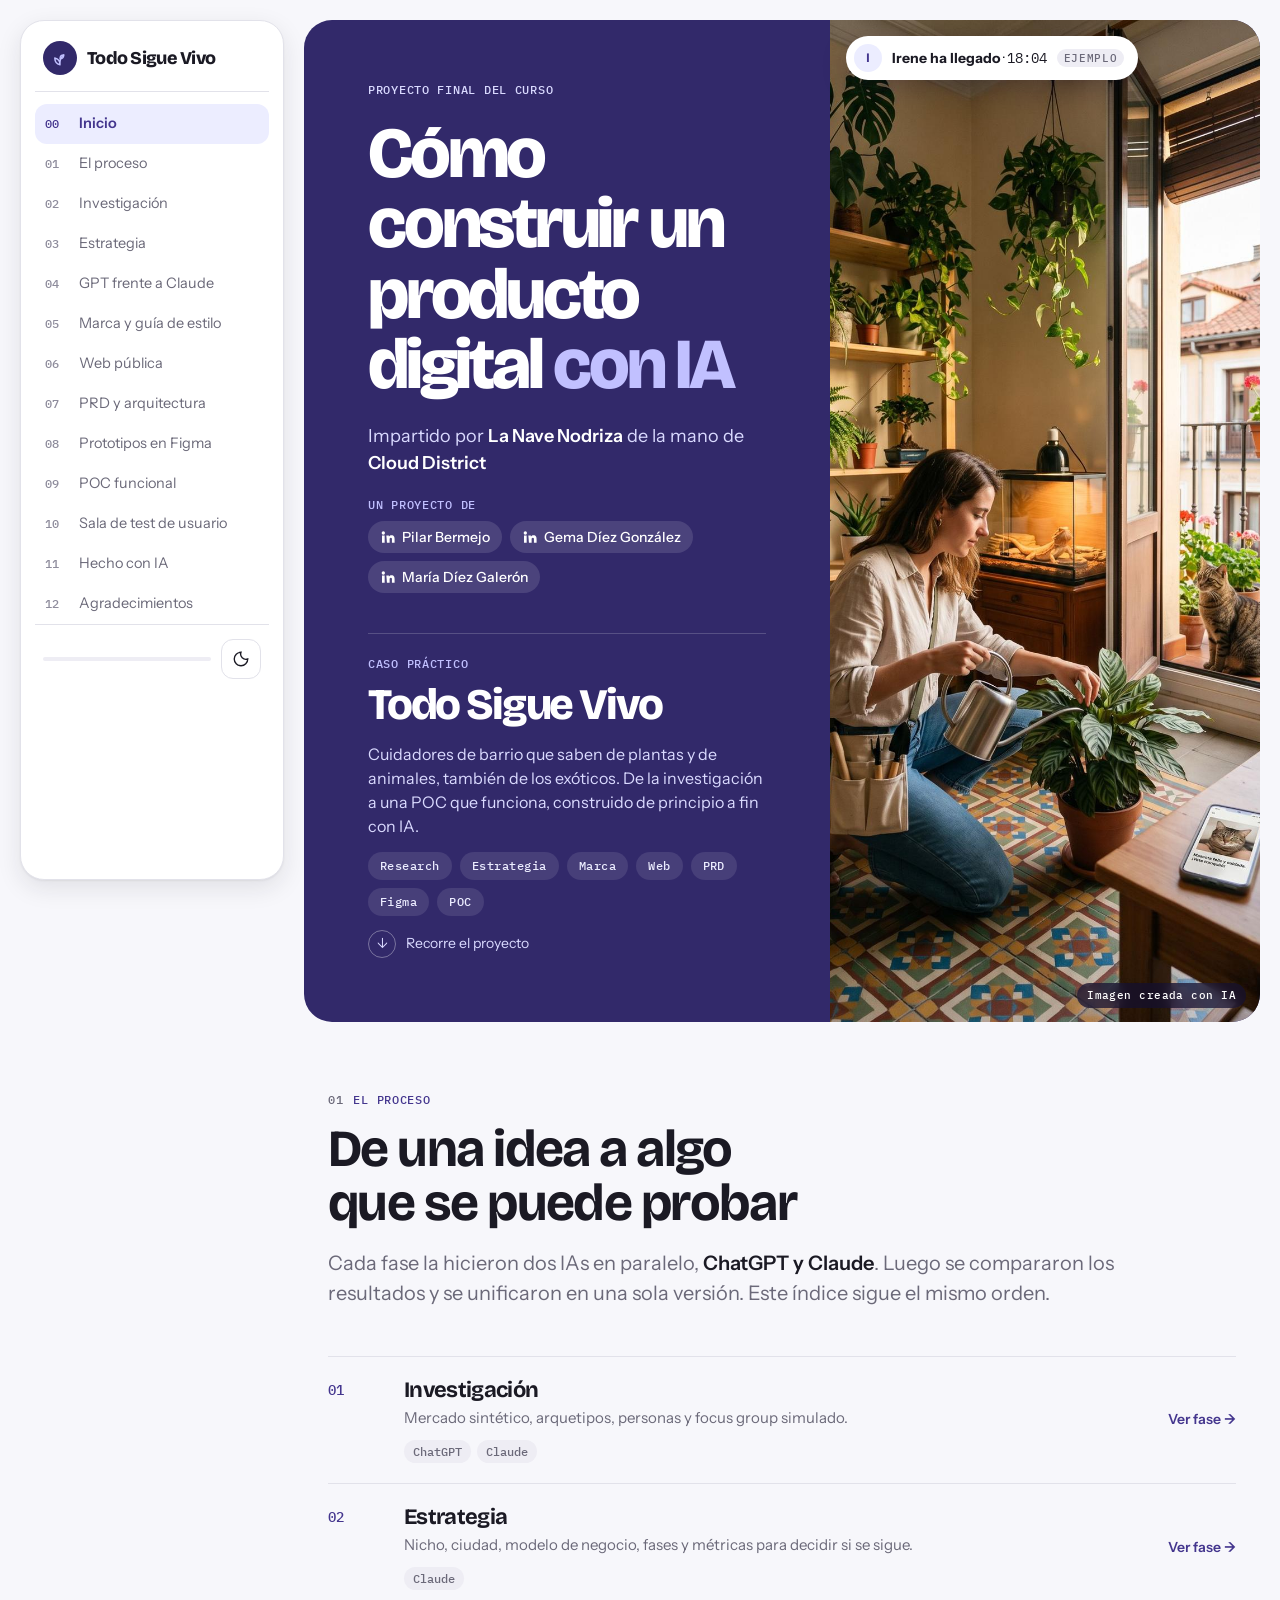
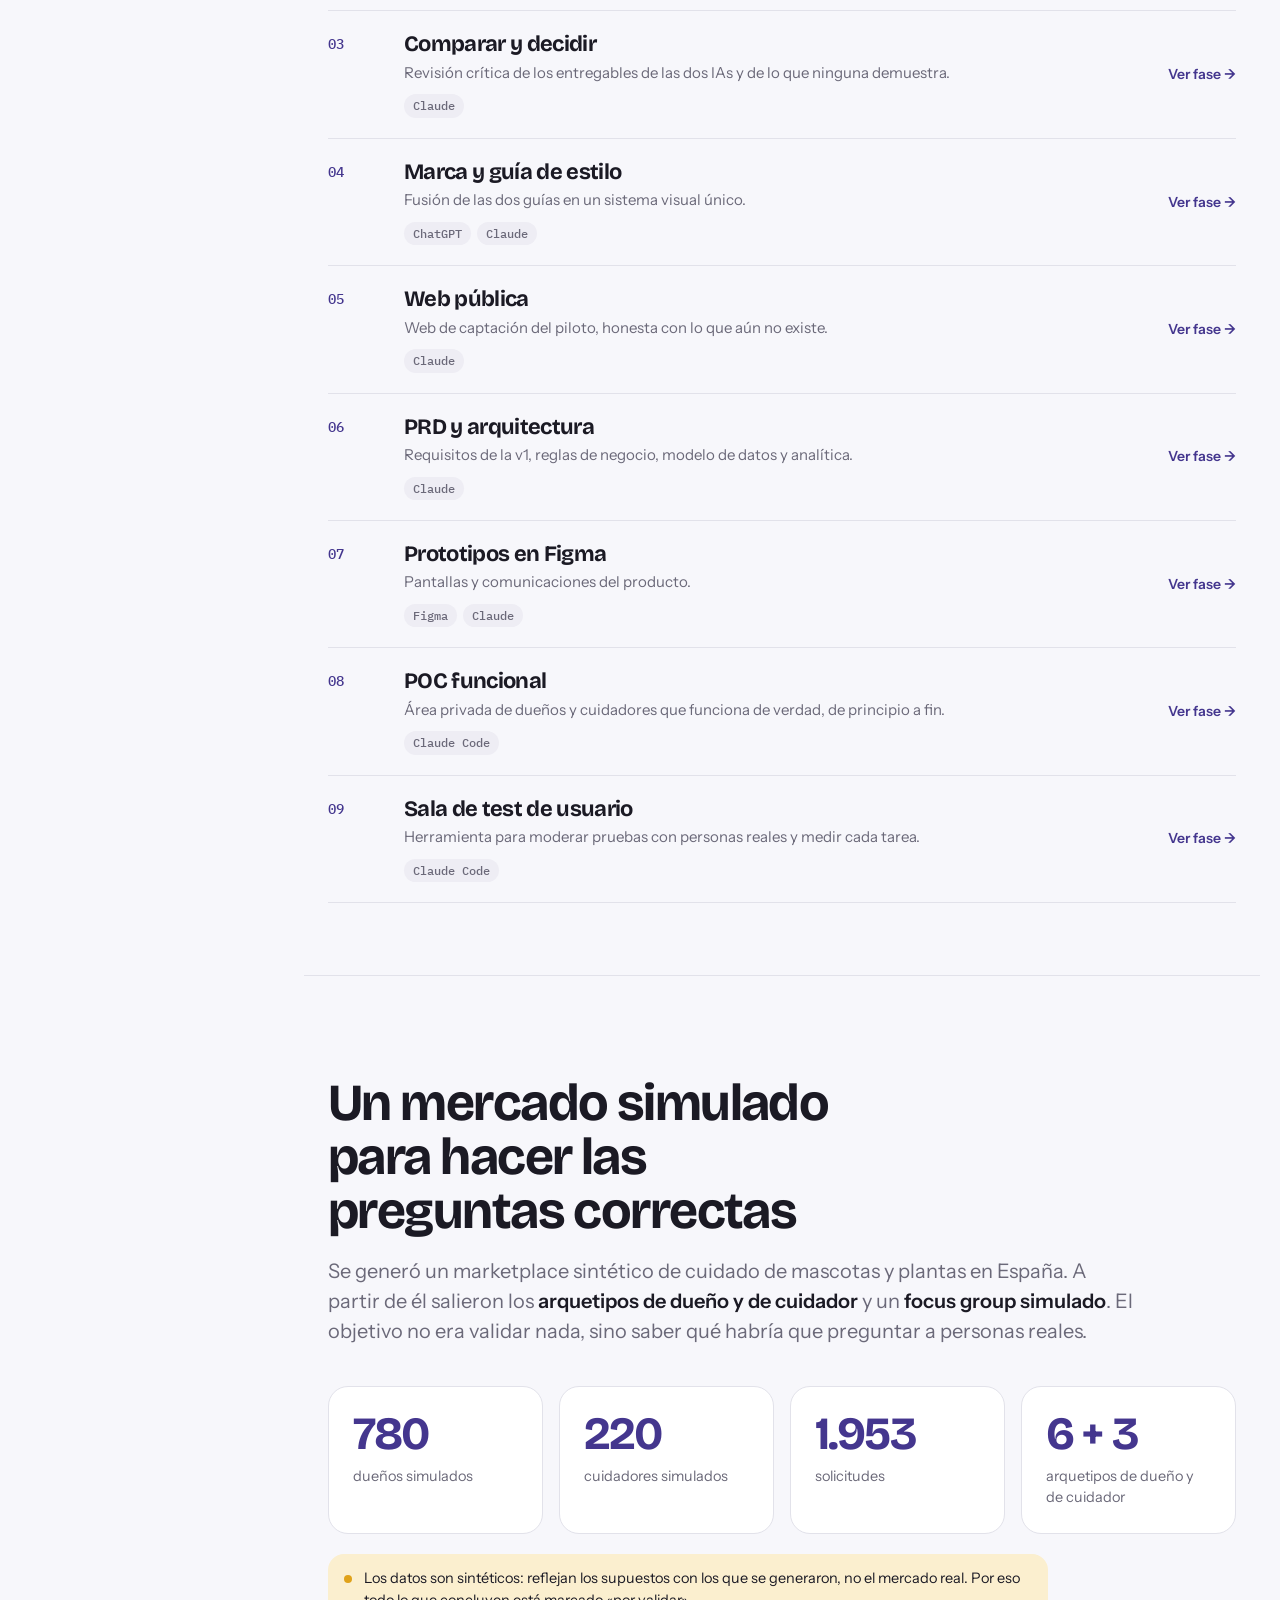
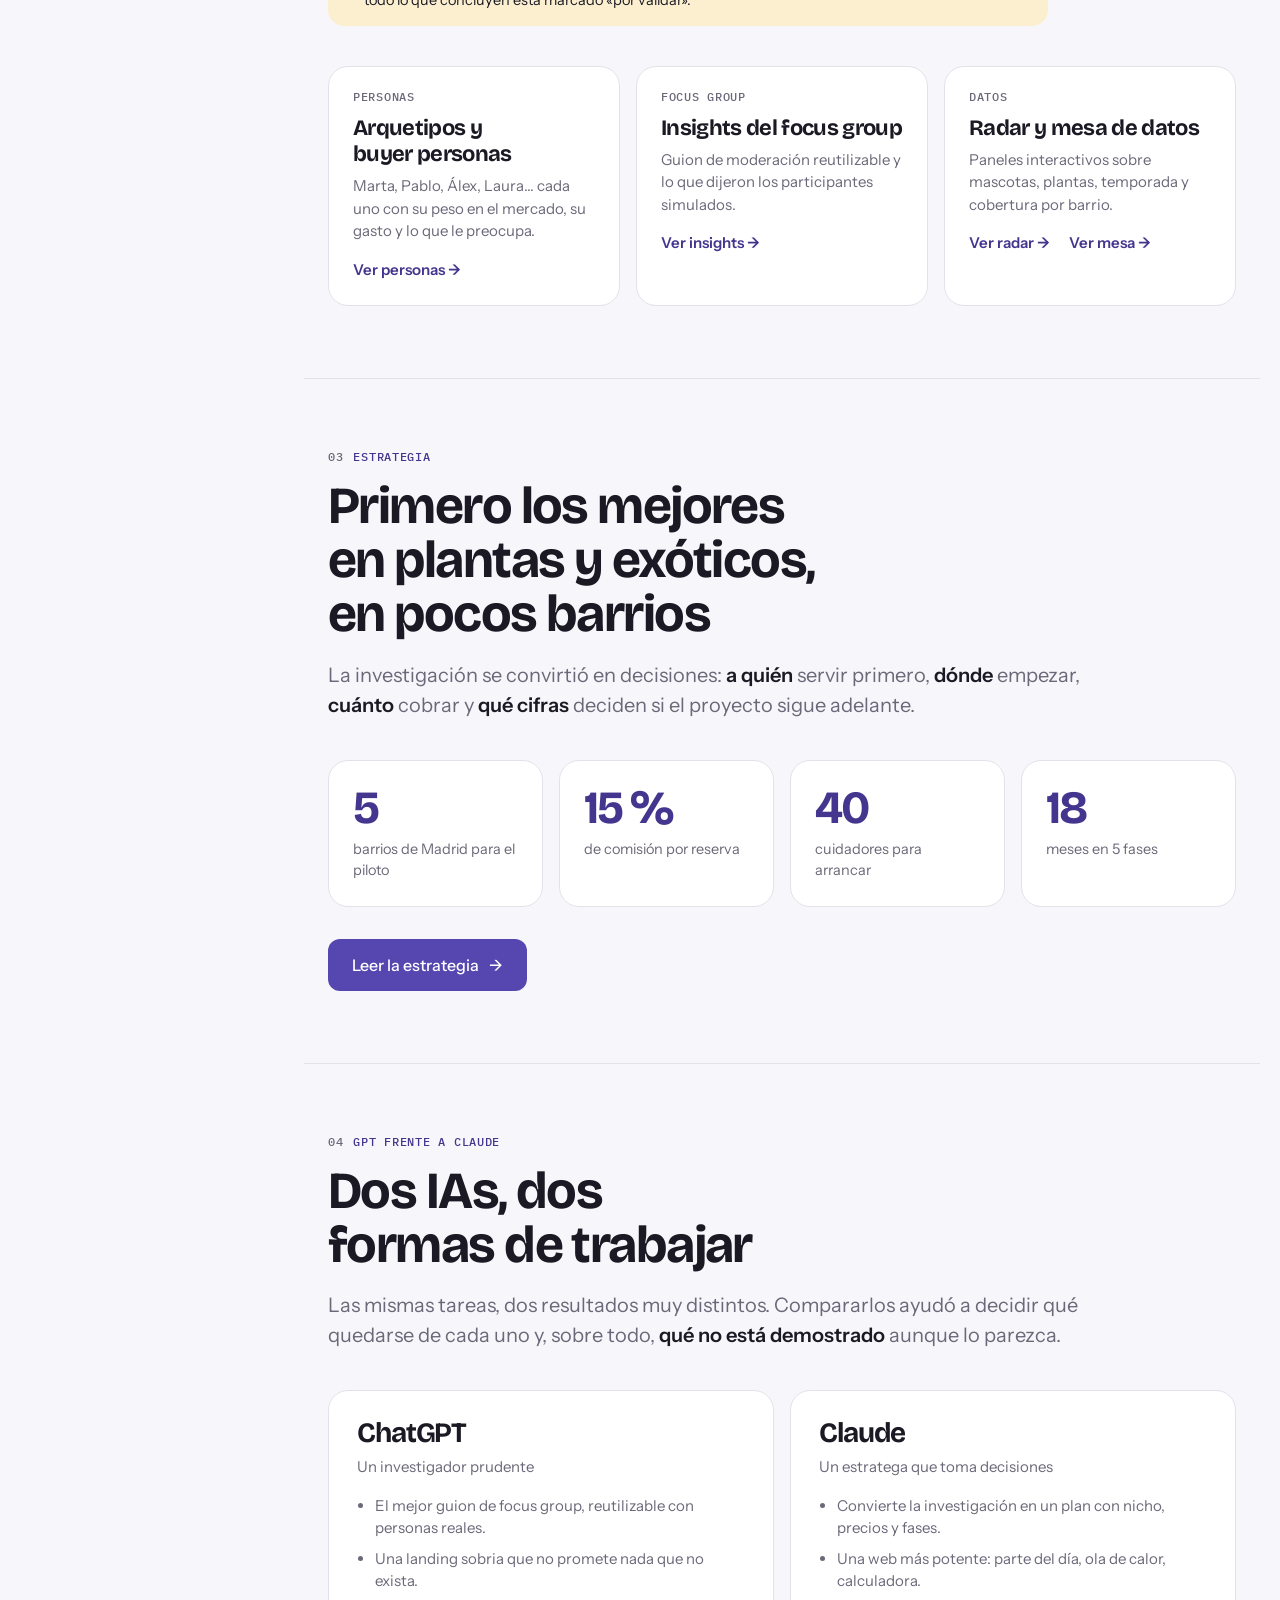
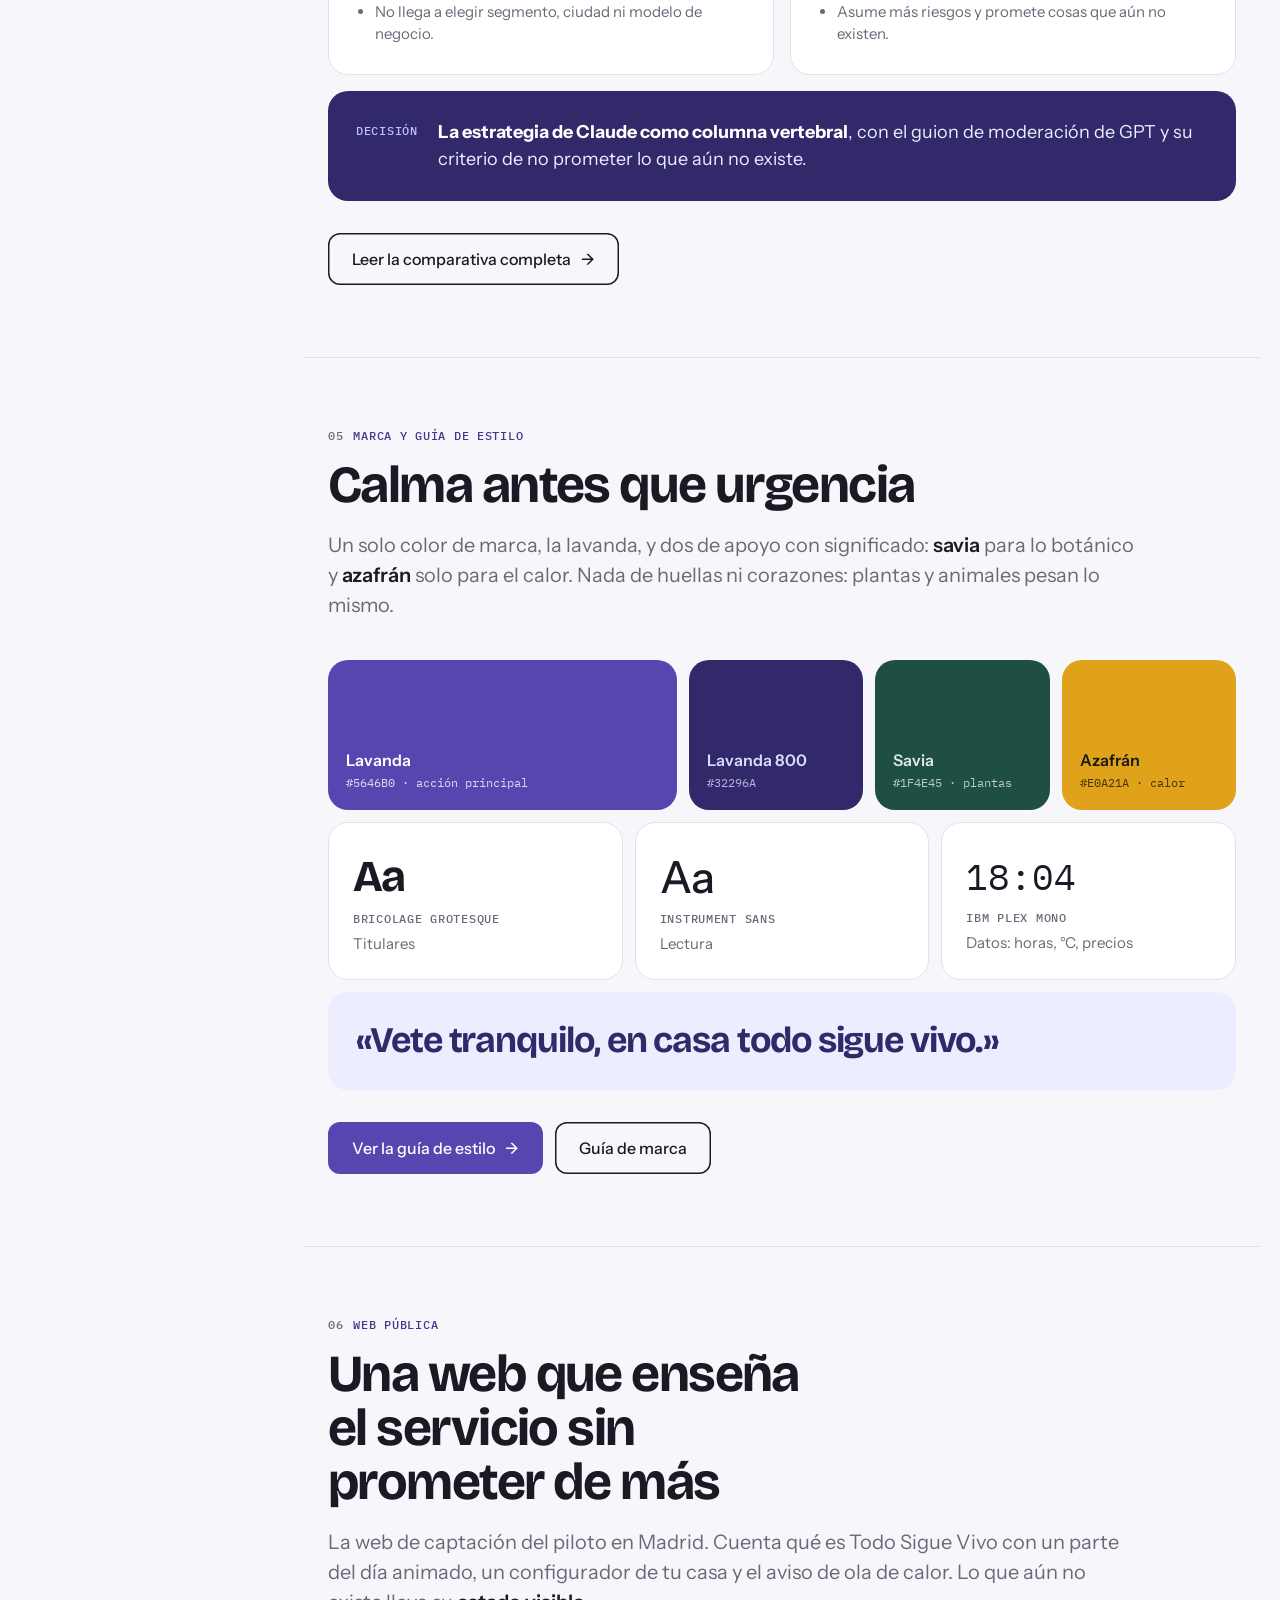
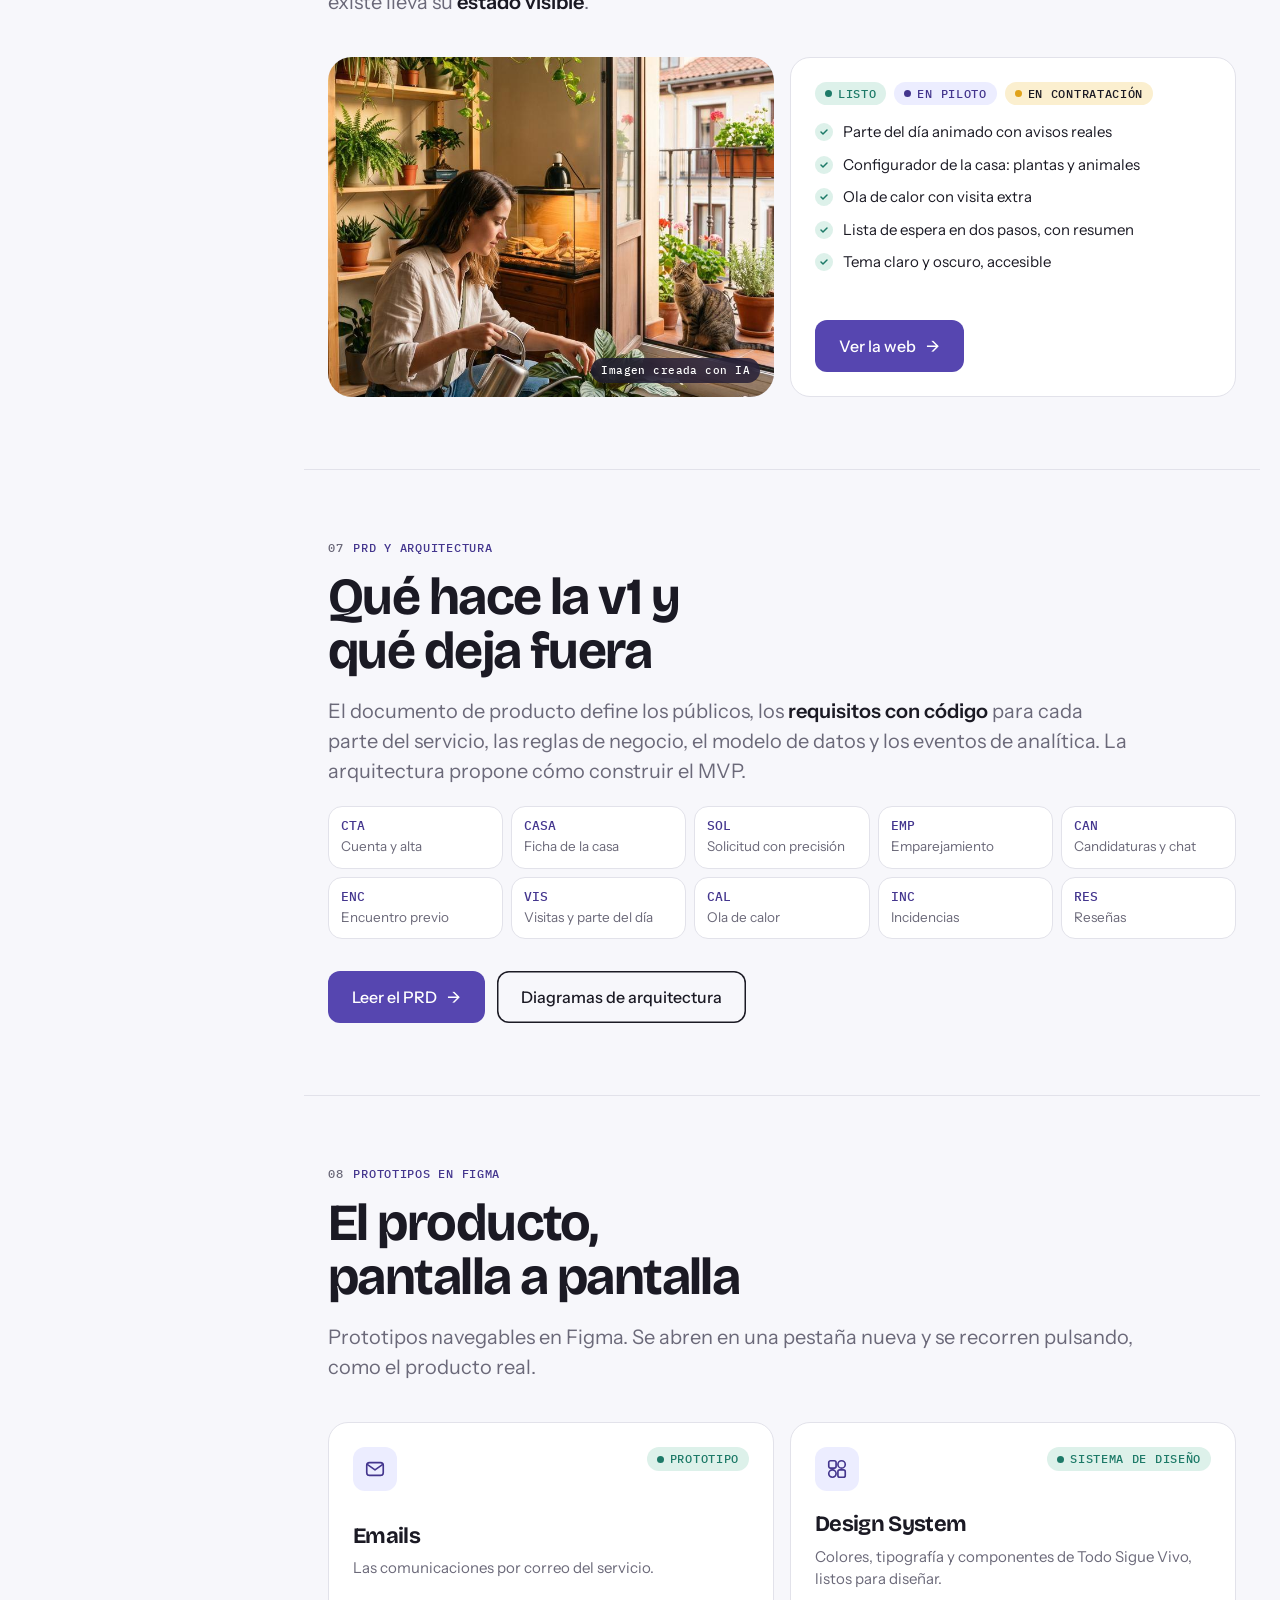
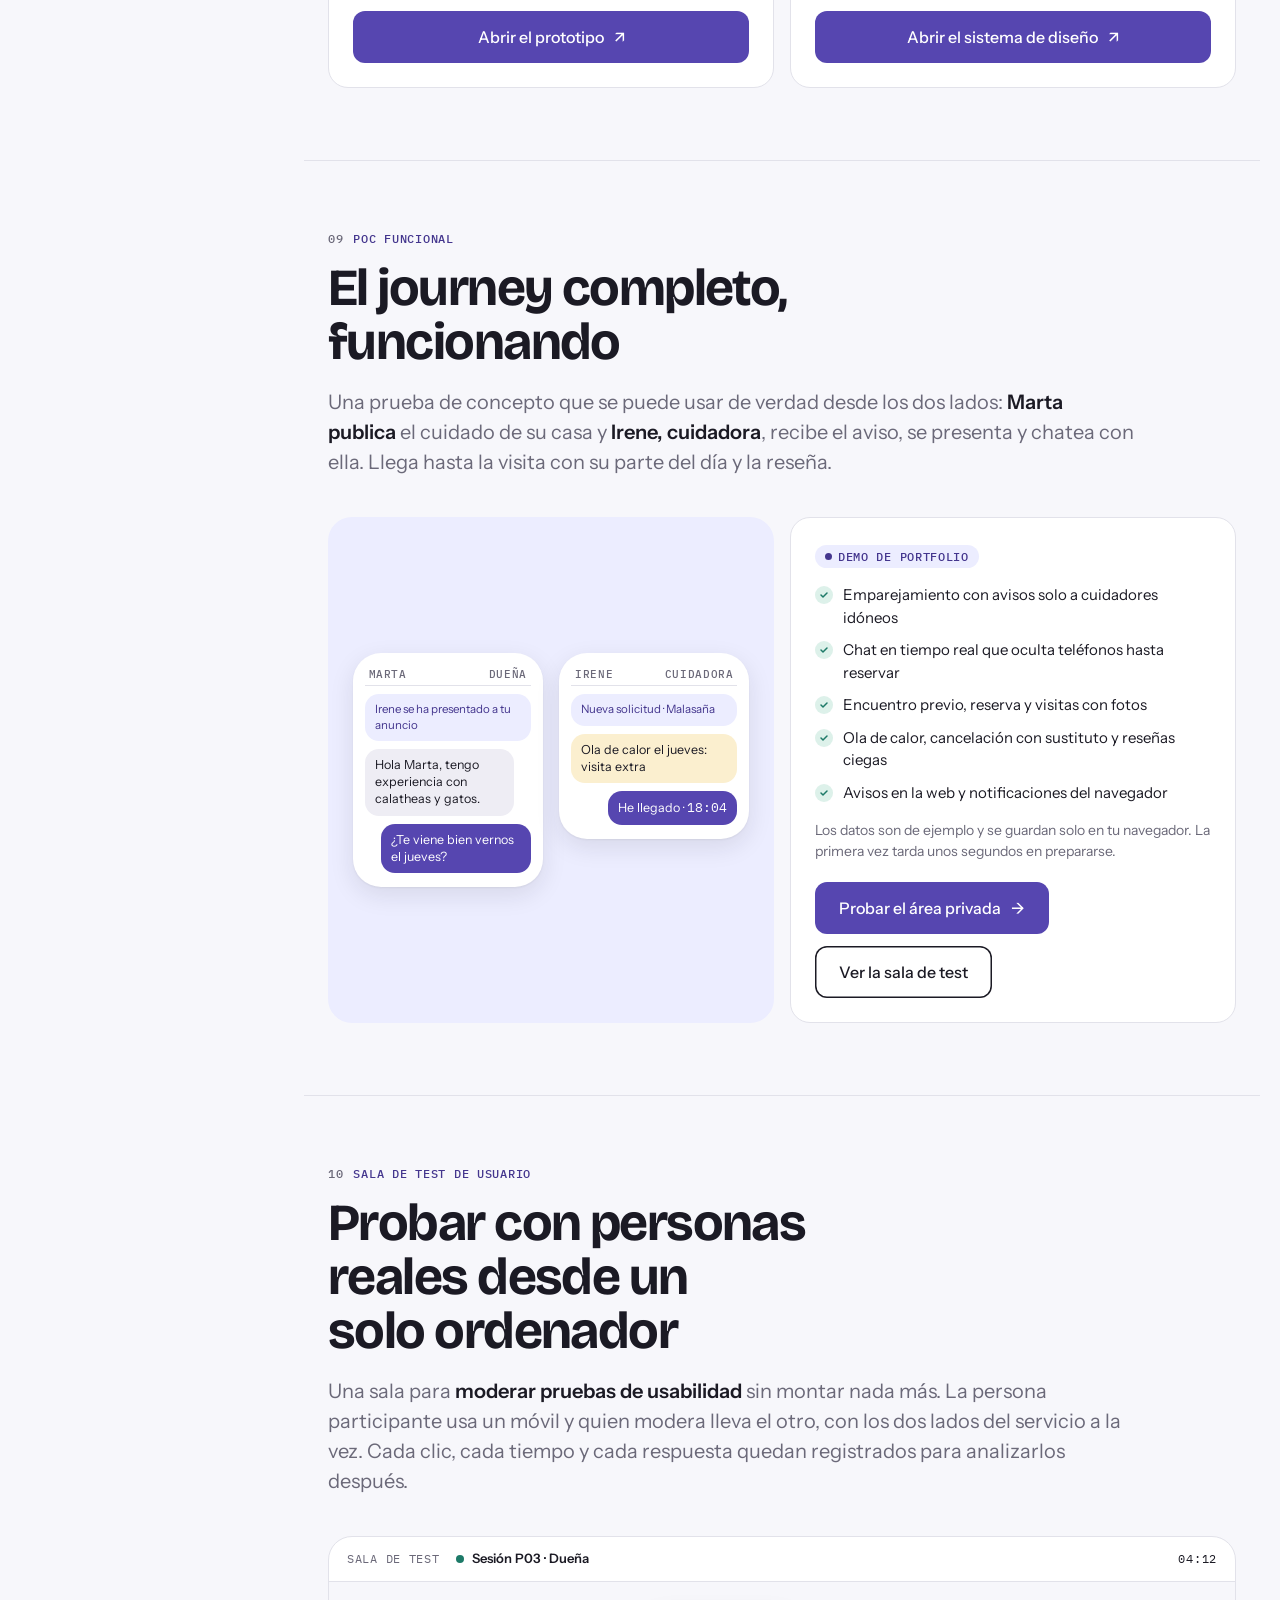
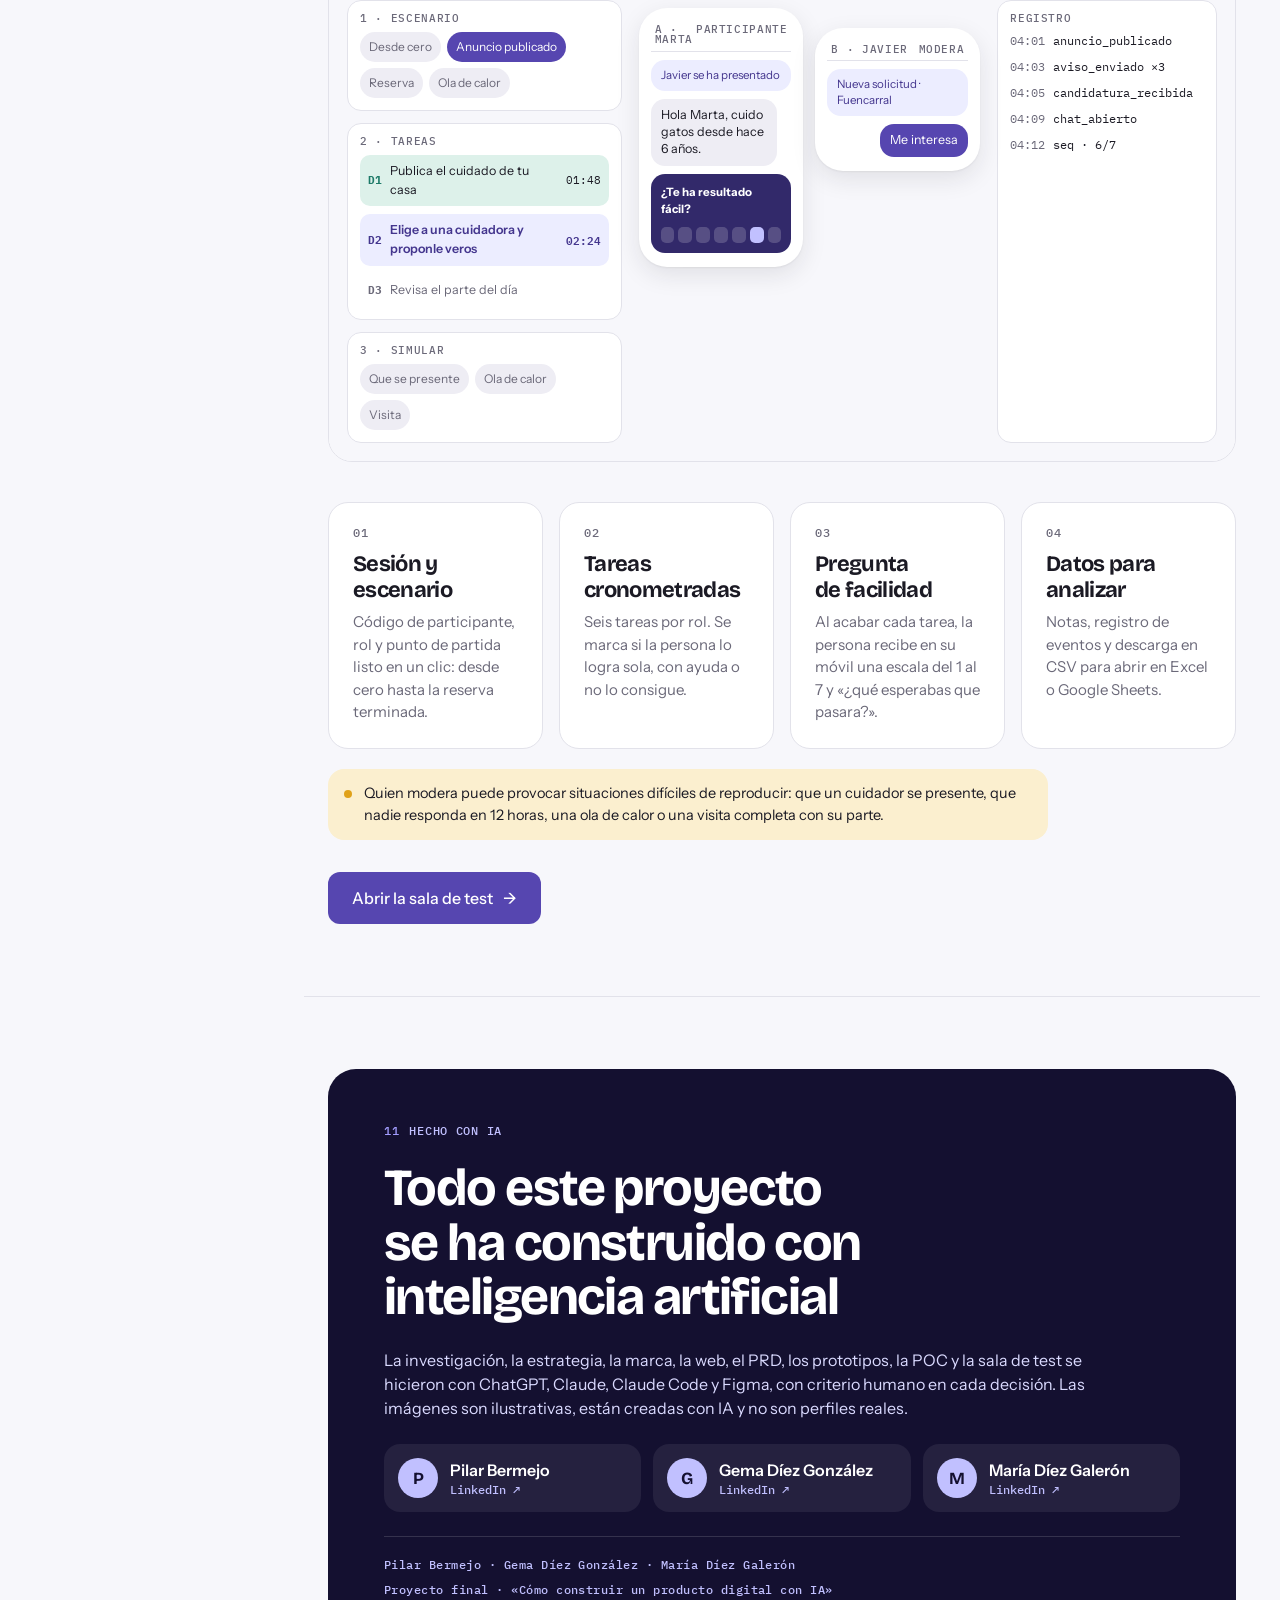
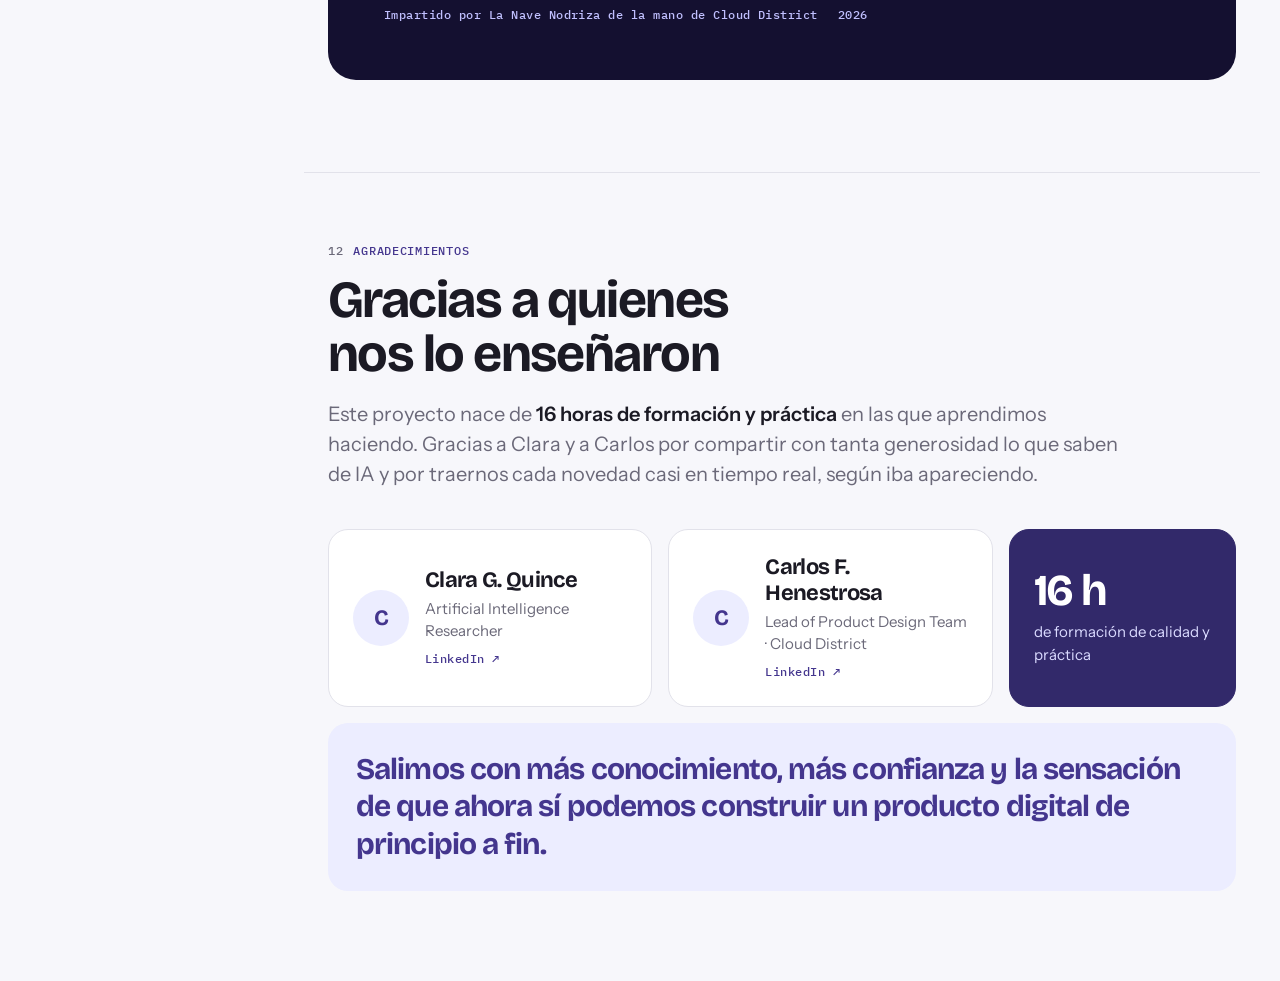
==== commit 378e387a: "Add files via upload" ====
--- a/index.html
+++ b/index.html
@@ -408,9 +408,9 @@
   </div>
   <p class="note rv">Los datos son sintéticos: reflejan los supuestos con los que se generaron, no el mercado real. Por eso todo lo que concluyen está marcado «por validar».</p>
   <div class="grid g3">
-    <article class="card rv"><span class="lbl">Personas</span><h3>Arquetipos y buyer personas</h3><p>Marta, Pablo, Álex, Laura… cada uno con su peso en el mercado, su gasto y lo que le preocupa.</p><a class="link" href="docs/research/personas.html" data-pending>Ver personas →</a></article>
-    <article class="card rv"><span class="lbl">Focus group</span><h3>Insights del focus group</h3><p>Guion de moderación reutilizable y lo que dijeron los participantes simulados.</p><a class="link" href="docs/research/focus-group.html" data-pending>Ver insights →</a></article>
-    <article class="card rv"><span class="lbl">Datos</span><h3>Radar y mesa de datos</h3><p>Paneles interactivos sobre mascotas, plantas, temporada y cobertura por barrio.</p><a class="link" href="docs/research/radar.html" data-pending>Ver radar →</a></article>
+    <article class="card rv"><span class="lbl">Personas</span><h3>Arquetipos y buyer personas</h3><p>Marta, Pablo, Álex, Laura… cada uno con su peso en el mercado, su gasto y lo que le preocupa.</p><a class="link" href="docs/research/personas.html">Ver personas →</a></article>
+    <article class="card rv"><span class="lbl">Focus group</span><h3>Insights del focus group</h3><p>Guion de moderación reutilizable y lo que dijeron los participantes simulados.</p><a class="link" href="docs/research/focus-group.html">Ver insights →</a></article>
+    <article class="card rv"><span class="lbl">Datos</span><h3>Radar y mesa de datos</h3><p>Paneles interactivos sobre mascotas, plantas, temporada y cobertura por barrio.</p><a class="link" href="docs/research/radar.html">Ver radar →</a> <a class="link" href="docs/research/mesa.html" style="margin-left:16px">Ver mesa →</a></article>
   </div>
 </section>
 
@@ -426,7 +426,7 @@
     <div class="card stat rv"><b class="m">18</b><span>meses en 5 fases</span></div>
   </div>
   <div class="ctas rv">
-    <a class="btn primary" href="docs/estrategia.pdf" data-pending>Leer la estrategia <span class="arr" aria-hidden="true">→</span></a>
+    <a class="btn primary" href="docs/estrategia.pdf" target="_blank" rel="noopener">Leer la estrategia <span class="arr" aria-hidden="true">→</span></a>
   </div>
 </section>
 
@@ -440,7 +440,7 @@
     <article class="card rv"><span class="who">Claude</span><p style="color:var(--ink-muted);margin-top:8px">Un estratega que toma decisiones</p><ul><li>Convierte la investigación en un plan con nicho, precios y fases.</li><li>Una web más potente: parte del día, ola de calor, calculadora.</li><li>Asume más riesgos y promete cosas que aún no existen.</li></ul></article>
   </div>
   <div class="verdict rv"><span class="lbl">Decisión</span><p><b>La estrategia de Claude como columna vertebral</b>, con el guion de moderación de GPT y su criterio de no prometer lo que aún no existe.</p></div>
-  <div class="ctas rv"><a class="btn ghost" href="docs/conclusiones-gpt-claude.html" data-pending>Leer la comparativa completa <span class="arr" aria-hidden="true">→</span></a></div>
+  <div class="ctas rv"><a class="btn ghost" href="docs/conclusiones-gpt-claude.html">Leer la comparativa completa <span class="arr" aria-hidden="true">→</span></a></div>
 </section>
 
 <!-- 05 MARCA -->
@@ -460,7 +460,7 @@
     <div class="card rv"><p class="spec m" style="font-size:36px;line-height:1.2">18:04</p><span class="lbl" style="margin:0">IBM Plex Mono</span><p>Datos: horas, °C, precios</p></div>
   </div>
   <p class="claim rv">«Vete tranquilo, en casa todo sigue vivo.»</p>
-  <div class="ctas rv"><a class="btn primary" href="docs/guia-de-estilo.html" data-pending>Ver la guía de estilo <span class="arr" aria-hidden="true">→</span></a><a class="btn ghost" href="docs/guia-de-marca.html" data-pending>Guía de marca</a></div>
+  <div class="ctas rv"><a class="btn primary" href="docs/guia-de-estilo.html">Ver la guía de estilo <span class="arr" aria-hidden="true">→</span></a><a class="btn ghost" href="docs/guia-de-marca.html">Guía de marca</a></div>
 </section>
 
 <!-- 06 WEB -->
@@ -475,7 +475,7 @@
         <div style="display:flex;gap:8px;flex-wrap:wrap"><span class="status st-ok">Listo</span><span class="status st-pilot">En piloto</span><span class="status st-pend">En contratación</span></div>
         <ul class="checks"><li>Parte del día animado con avisos reales</li><li>Configurador de la casa: plantas y animales</li><li>Ola de calor con visita extra</li><li>Lista de espera en dos pasos, con resumen</li><li>Tema claro y oscuro, accesible</li></ul>
       </div>
-      <div class="ctas" style="margin:0"><a class="btn primary" href="web/index.html" data-pending>Ver la web <span class="arr" aria-hidden="true">→</span></a></div>
+      <div class="ctas" style="margin:0"><a class="btn primary" href="web/index.html">Ver la web <span class="arr" aria-hidden="true">→</span></a></div>
     </div>
   </div>
 </section>
@@ -497,7 +497,7 @@
     <div class="mod rv"><b>INC</b><span>Incidencias</span></div>
     <div class="mod rv"><b>RES</b><span>Reseñas</span></div>
   </div>
-  <div class="ctas rv"><a class="btn primary" href="docs/prd.pdf" data-pending>Leer el PRD <span class="arr" aria-hidden="true">→</span></a><a class="btn ghost" href="docs/arquitectura.html" data-pending>Diagramas de arquitectura</a></div>
+  <div class="ctas rv"><a class="btn primary" href="docs/prd.pdf" target="_blank" rel="noopener">Leer el PRD <span class="arr" aria-hidden="true">→</span></a><a class="btn ghost" href="docs/arquitectura.html">Diagramas de arquitectura</a></div>
 </section>
 
 <!-- 08 FIGMA -->
@@ -532,8 +532,8 @@
     <div class="card rv">
       <span class="status st-pilot">Demo de portfolio</span>
       <ul class="checks"><li>Emparejamiento con avisos solo a cuidadores idóneos</li><li>Chat en tiempo real que oculta teléfonos hasta reservar</li><li>Encuentro previo, reserva y visitas con fotos</li><li>Ola de calor, cancelación con sustituto y reseñas ciegas</li><li>Avisos en la web y notificaciones del navegador</li></ul>
-      <p style="margin-top:16px;font-size:14px;color:var(--ink-muted)">Los datos son de ejemplo y se guardan solo en tu navegador.</p>
-      <div class="ctas" style="margin-top:20px"><a class="btn primary" href="demo/area-privada.html" data-pending>Probar el área privada <span class="arr" aria-hidden="true">→</span></a><a class="btn ghost" href="#sala">Ver la sala de test</a></div>
+      <p style="margin-top:16px;font-size:14px;color:var(--ink-muted)">Los datos son de ejemplo y se guardan solo en tu navegador. La primera vez tarda unos segundos en prepararse.</p>
+      <div class="ctas" style="margin-top:20px"><a class="btn primary" href="demo/area-privada.html">Probar el área privada <span class="arr" aria-hidden="true">→</span></a><a class="btn ghost" href="#sala">Ver la sala de test</a></div>
     </div>
   </div>
 </section>
@@ -578,7 +578,7 @@
     <article class="card rv"><span class="lbl">04</span><h3>Datos para analizar</h3><p>Notas, registro de eventos y descarga en CSV para abrir en Excel o Google Sheets.</p></article>
   </div>
   <p class="note rv">Quien modera puede provocar situaciones difíciles de reproducir: que un cuidador se presente, que nadie responda en 12 horas, una ola de calor o una visita completa con su parte.</p>
-  <div class="ctas rv"><a class="btn primary" href="demo/sala.html" data-pending>Abrir la sala de test <span class="arr" aria-hidden="true">→</span></a></div>
+  <div class="ctas rv"><a class="btn primary" href="demo/sala.html">Abrir la sala de test <span class="arr" aria-hidden="true">→</span></a></div>
 </section>
 
 <!-- 11 CIERRE -->
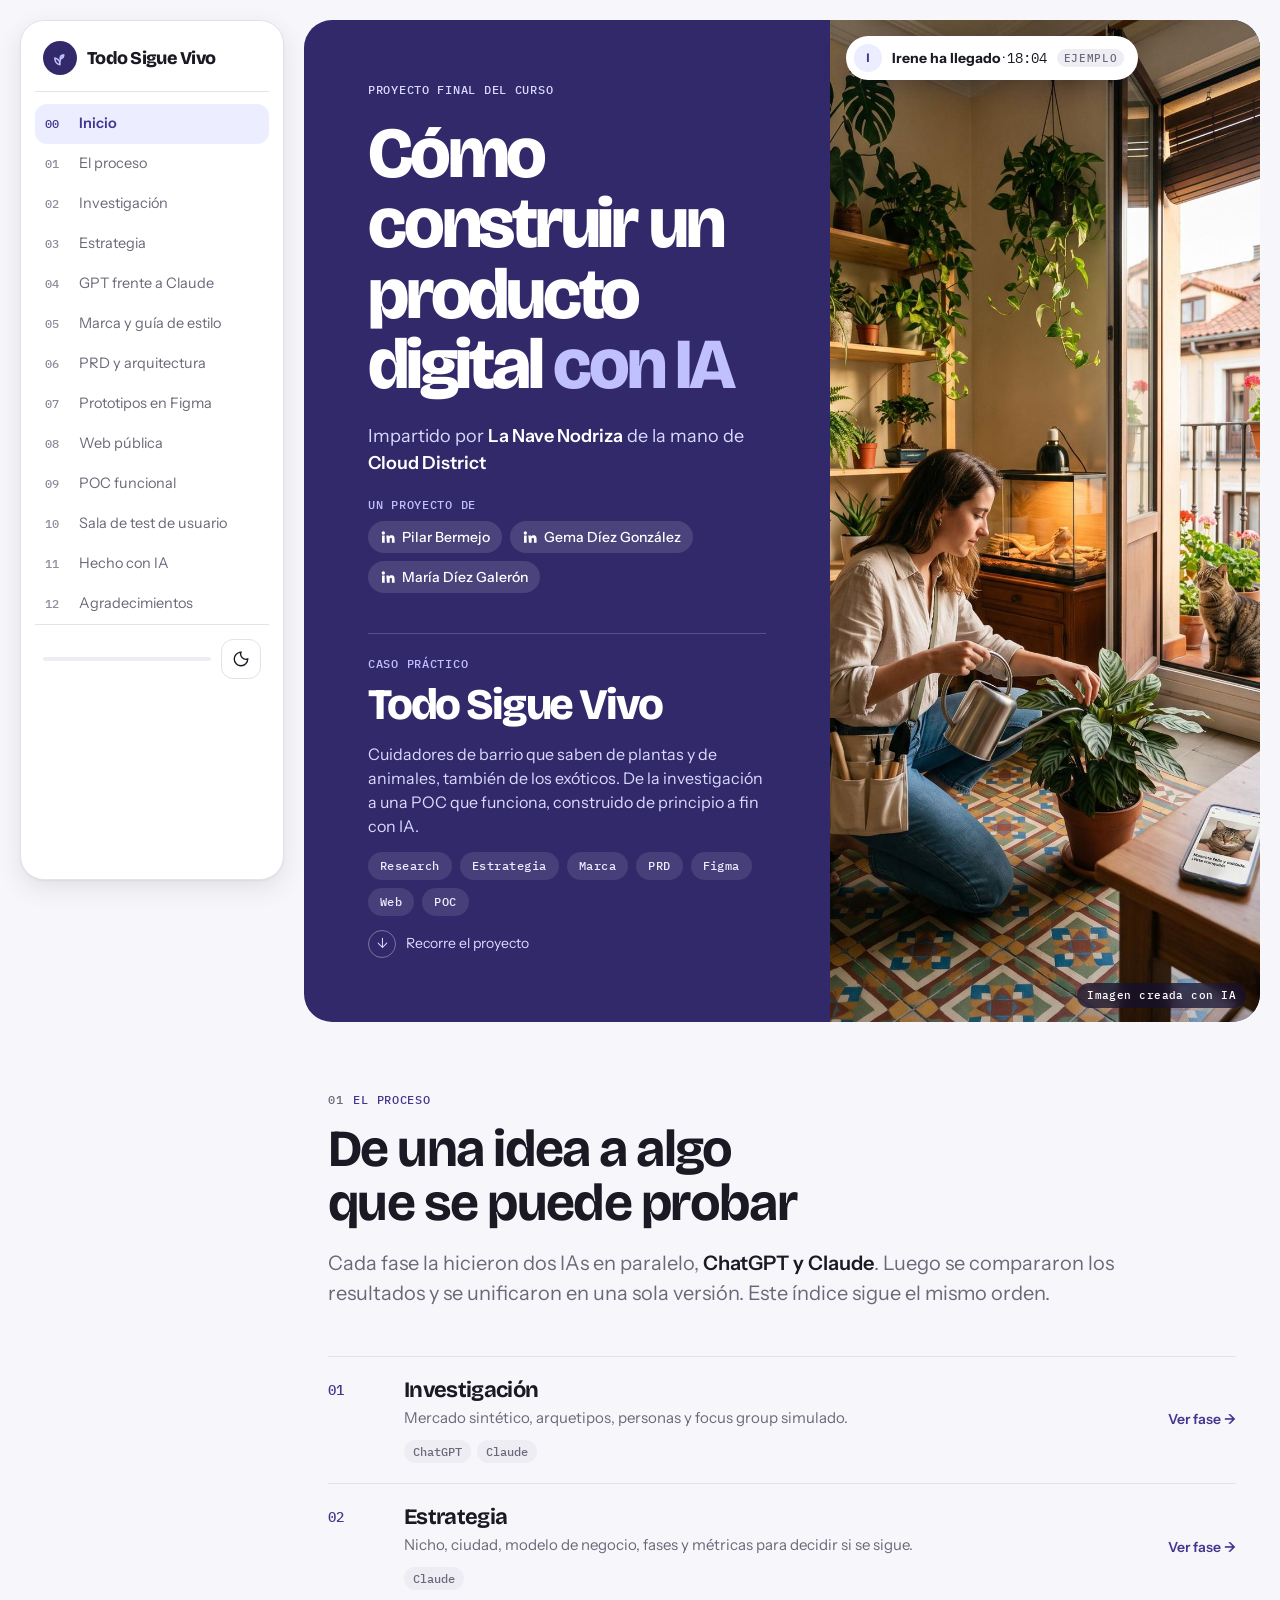
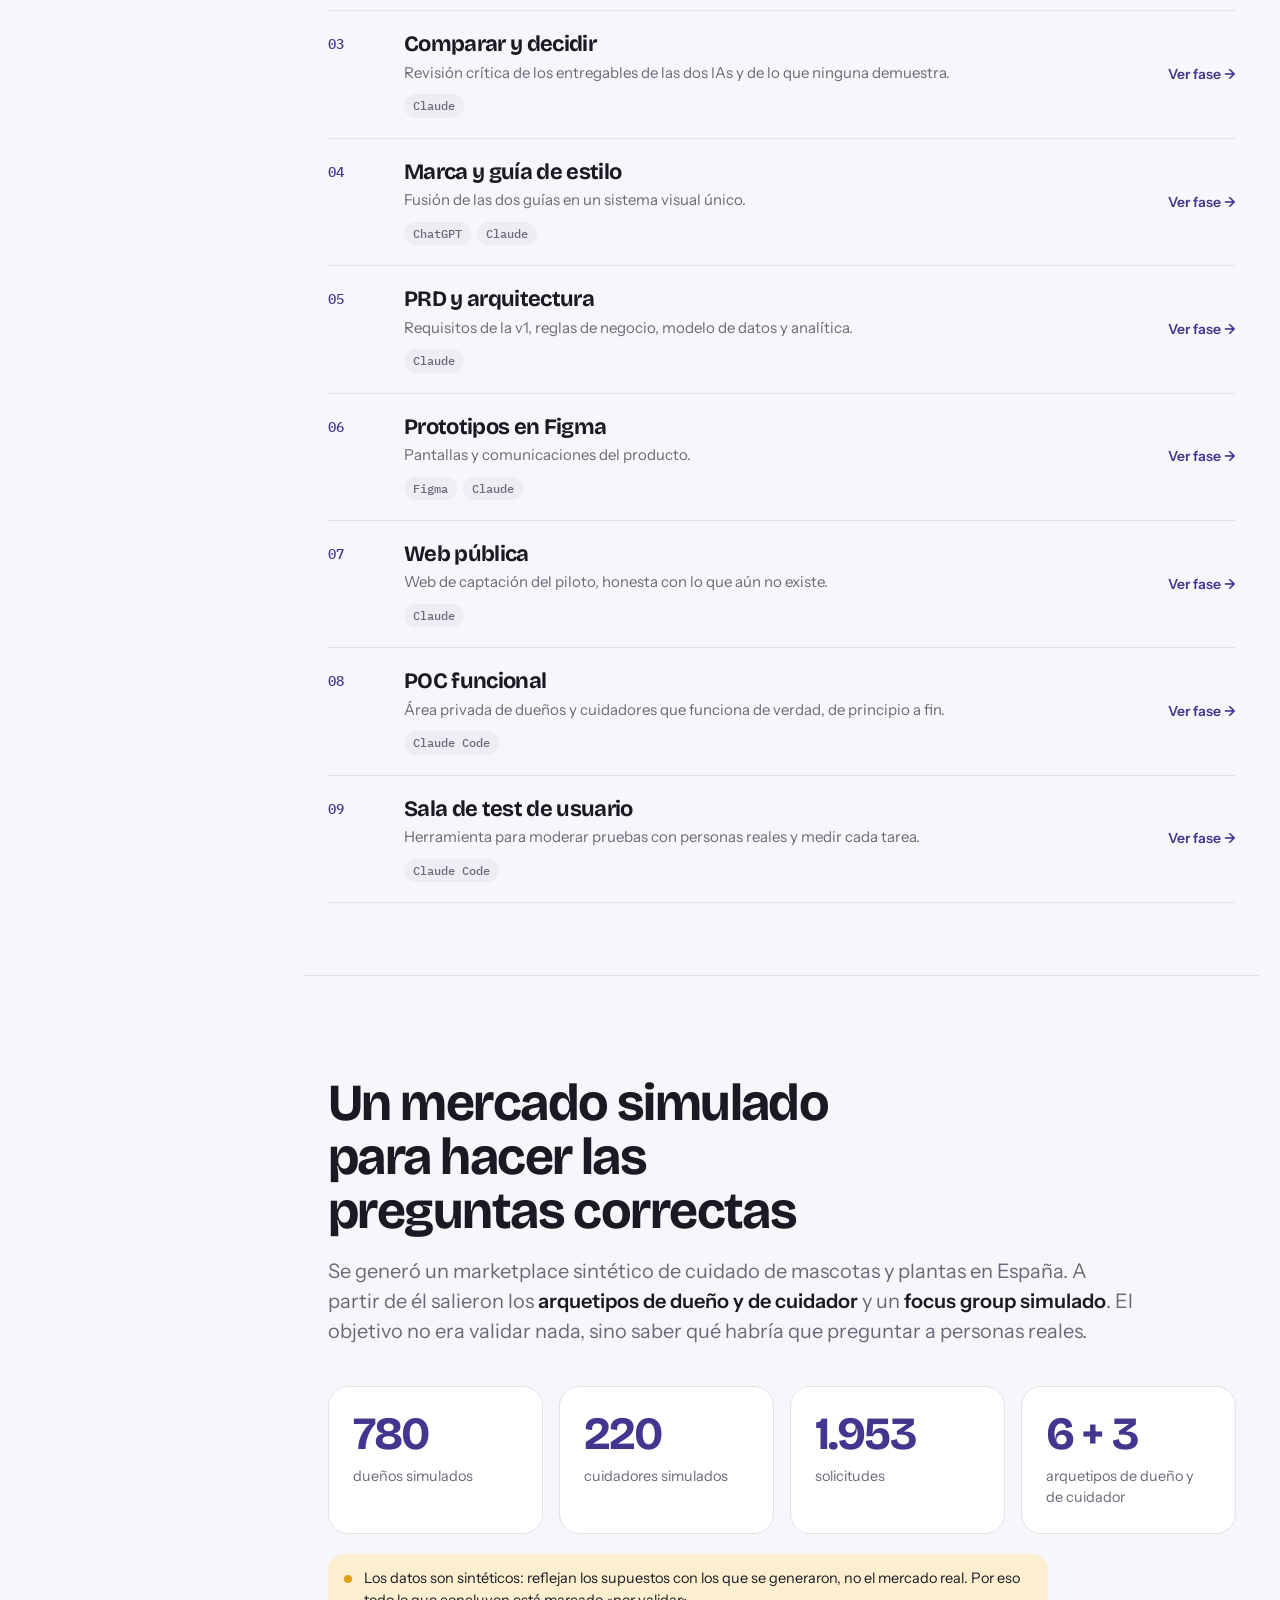
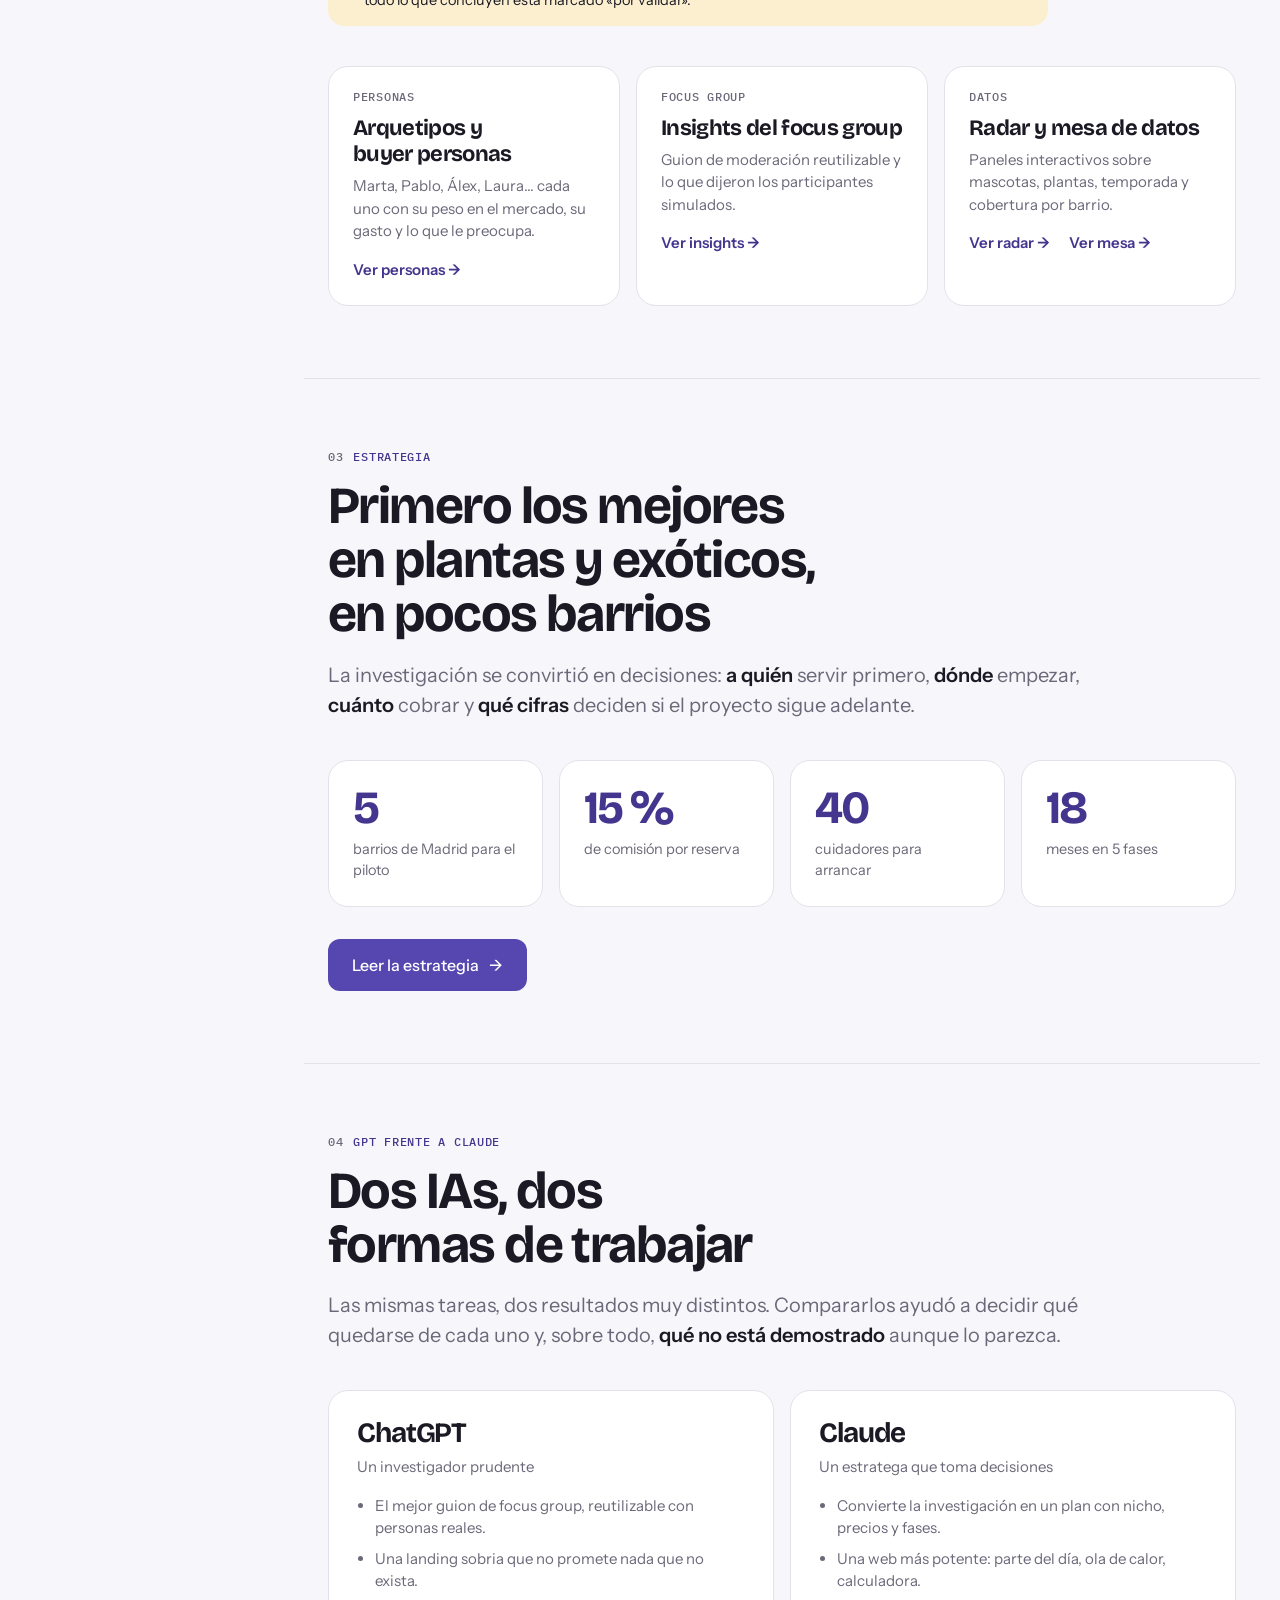
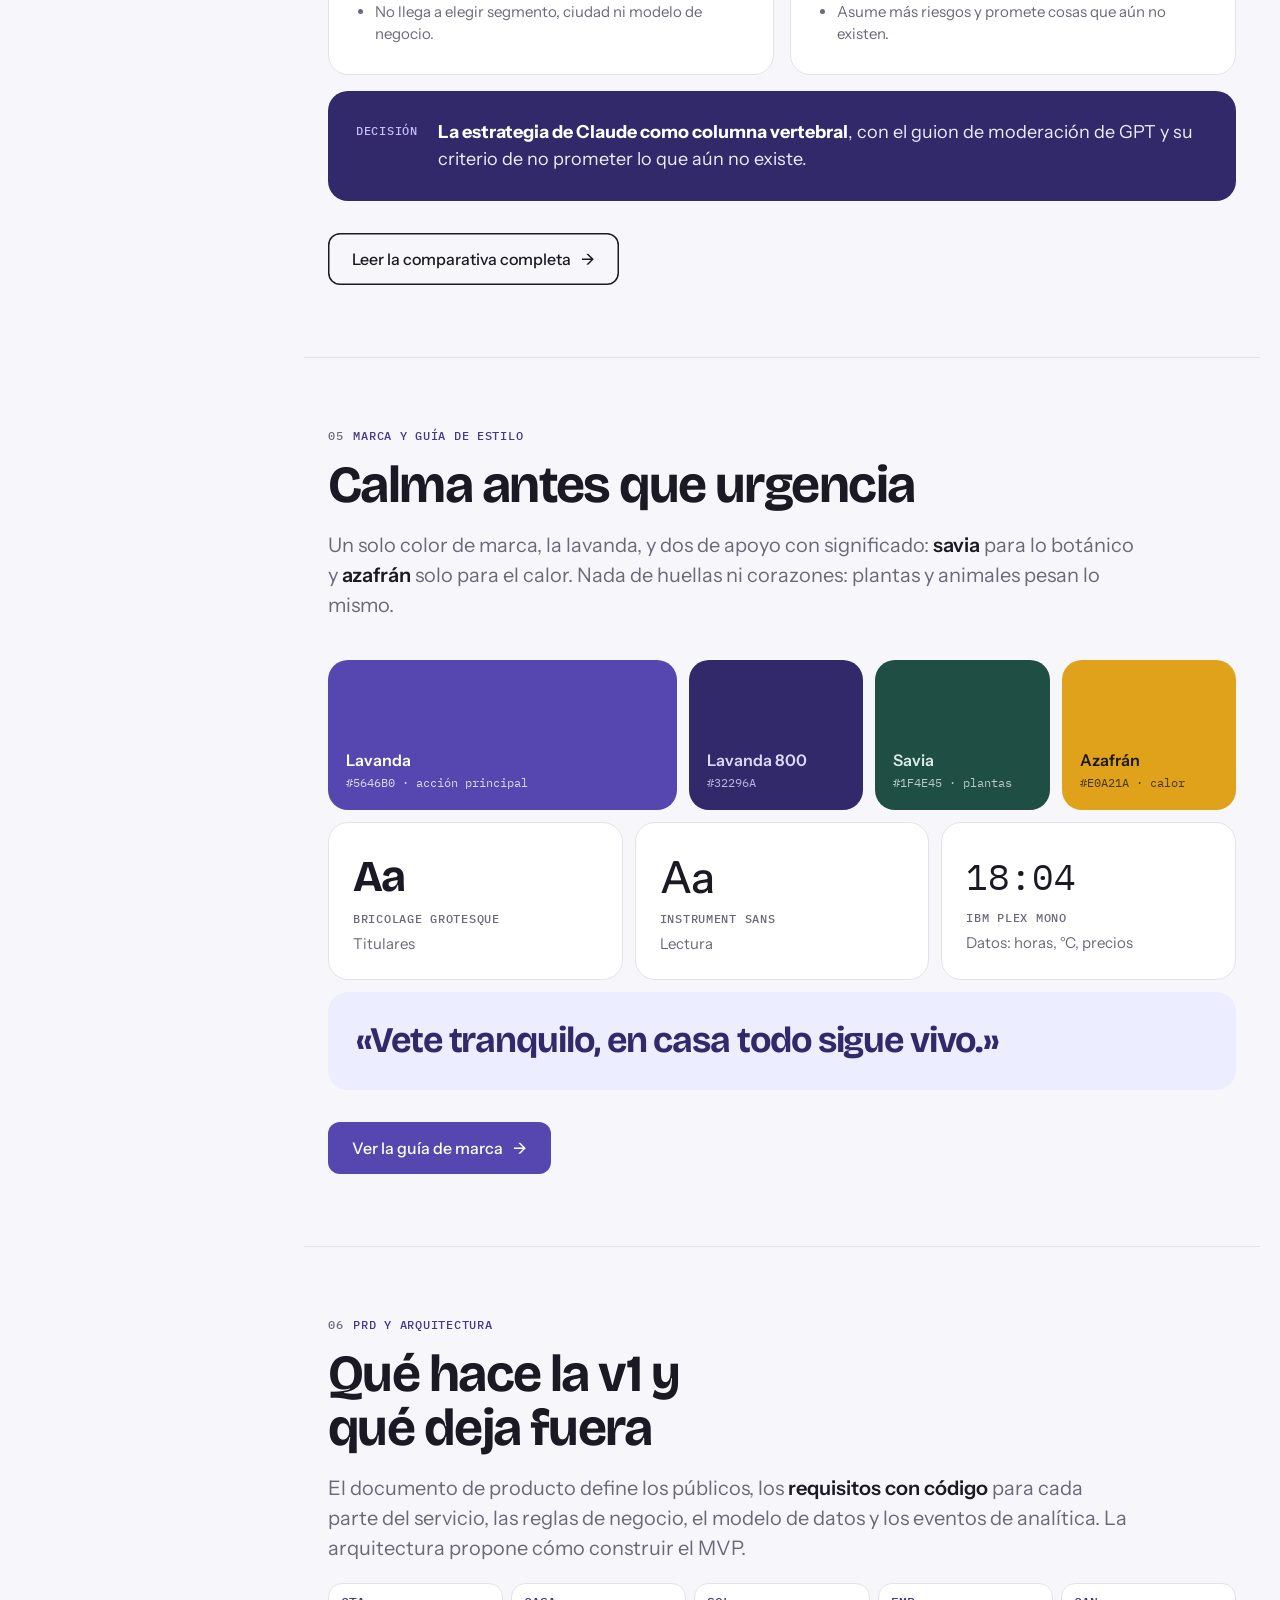
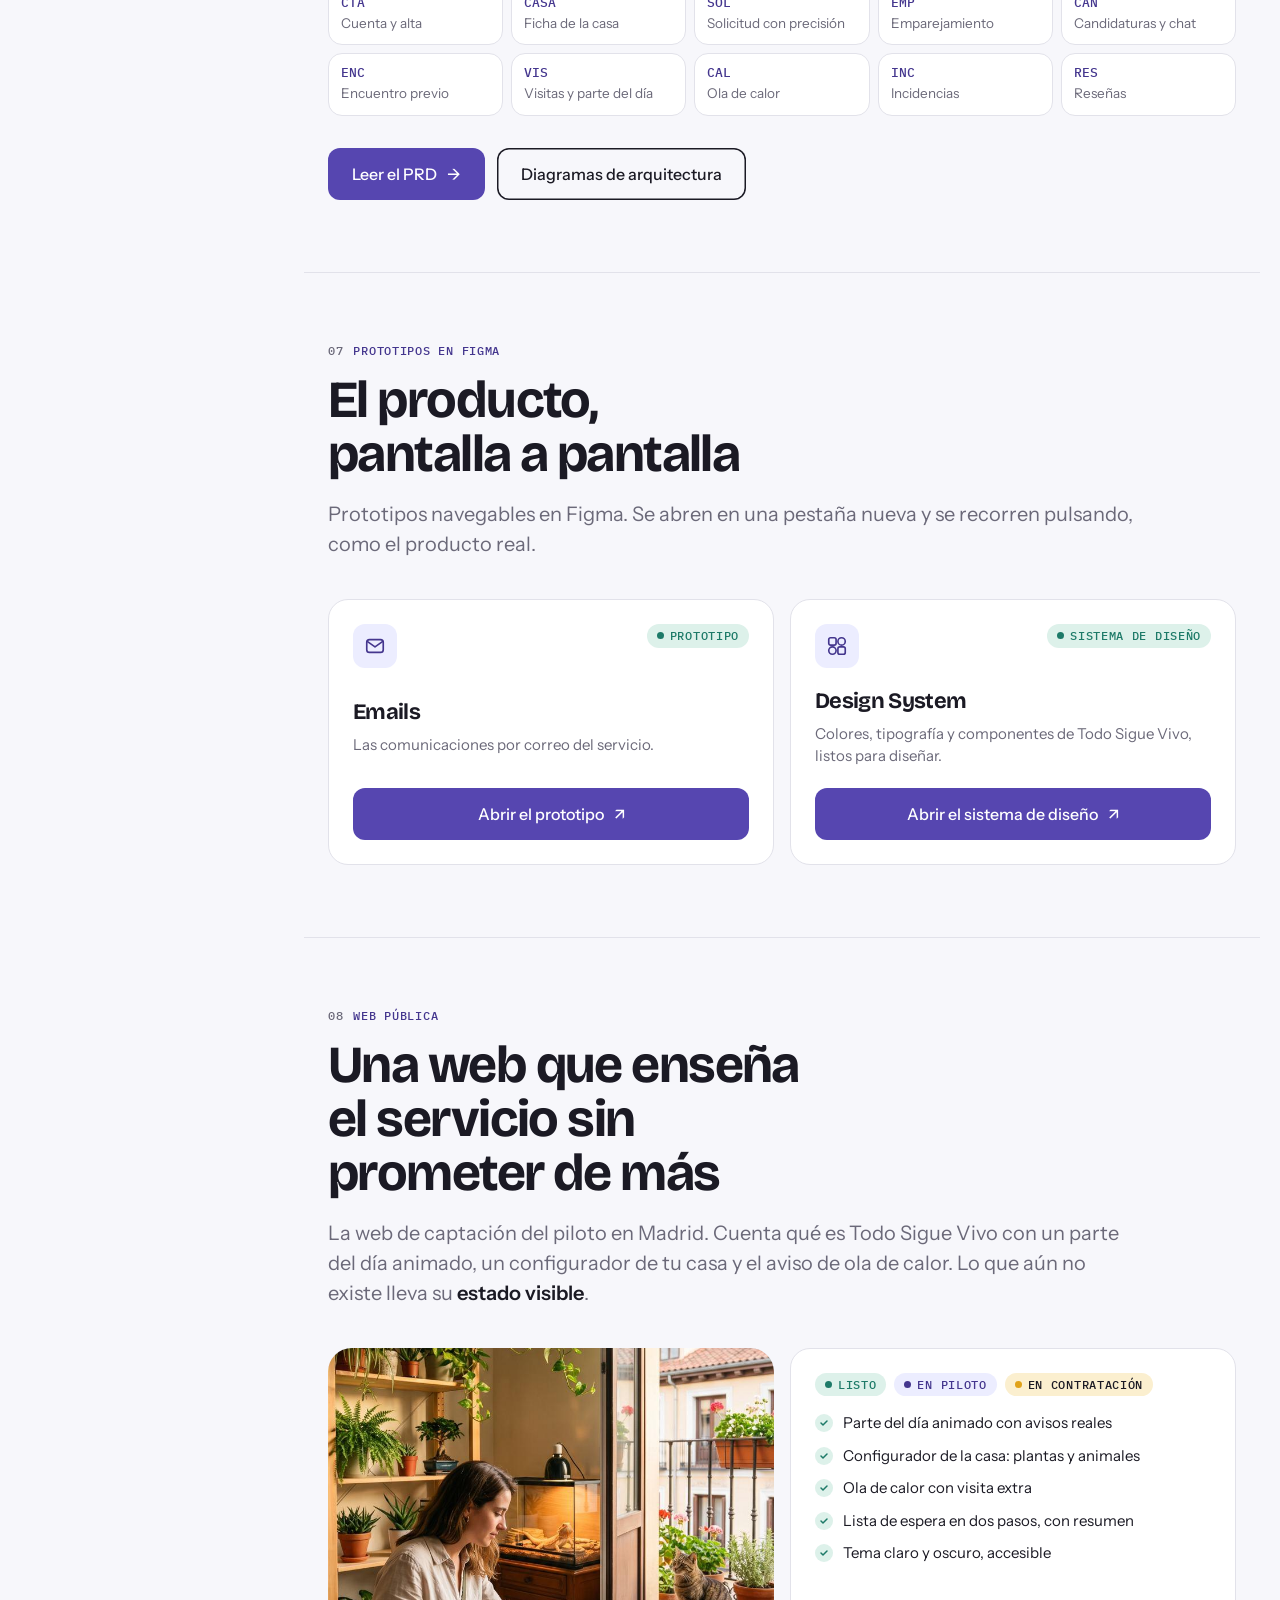
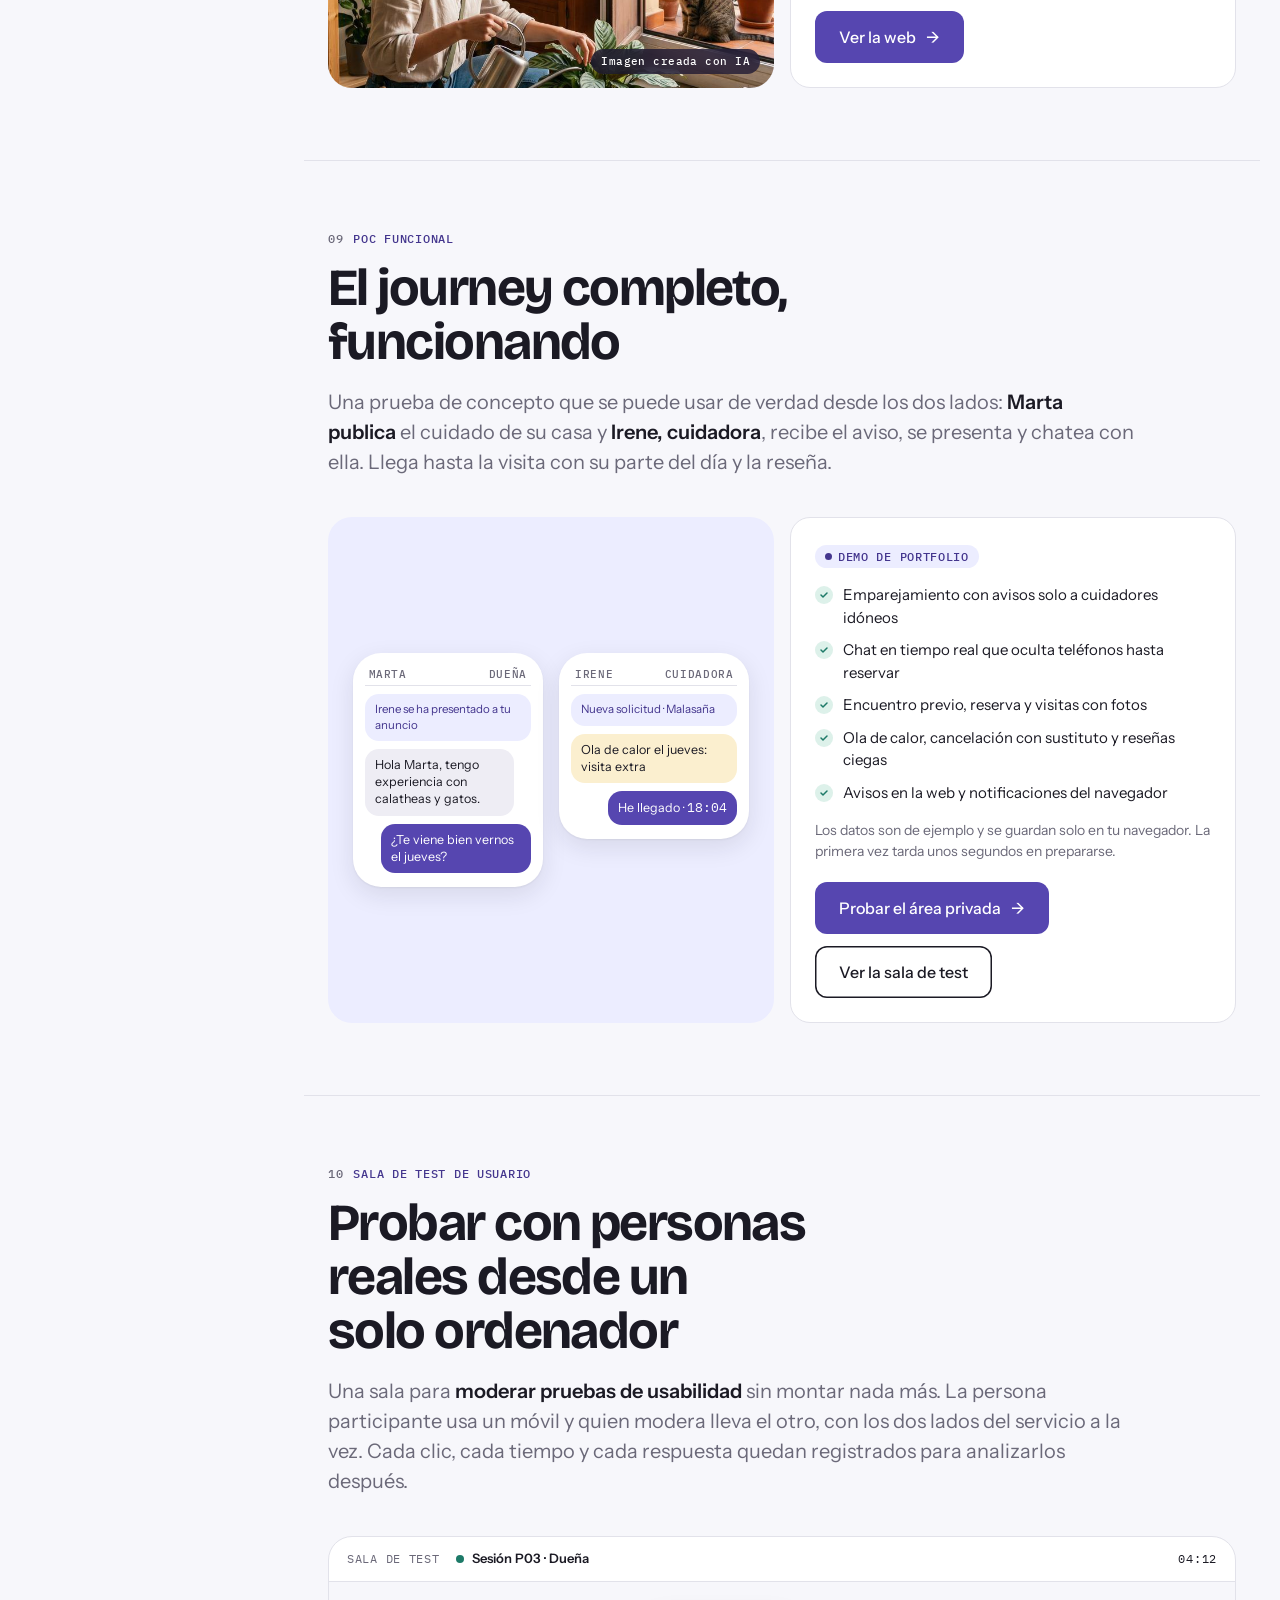
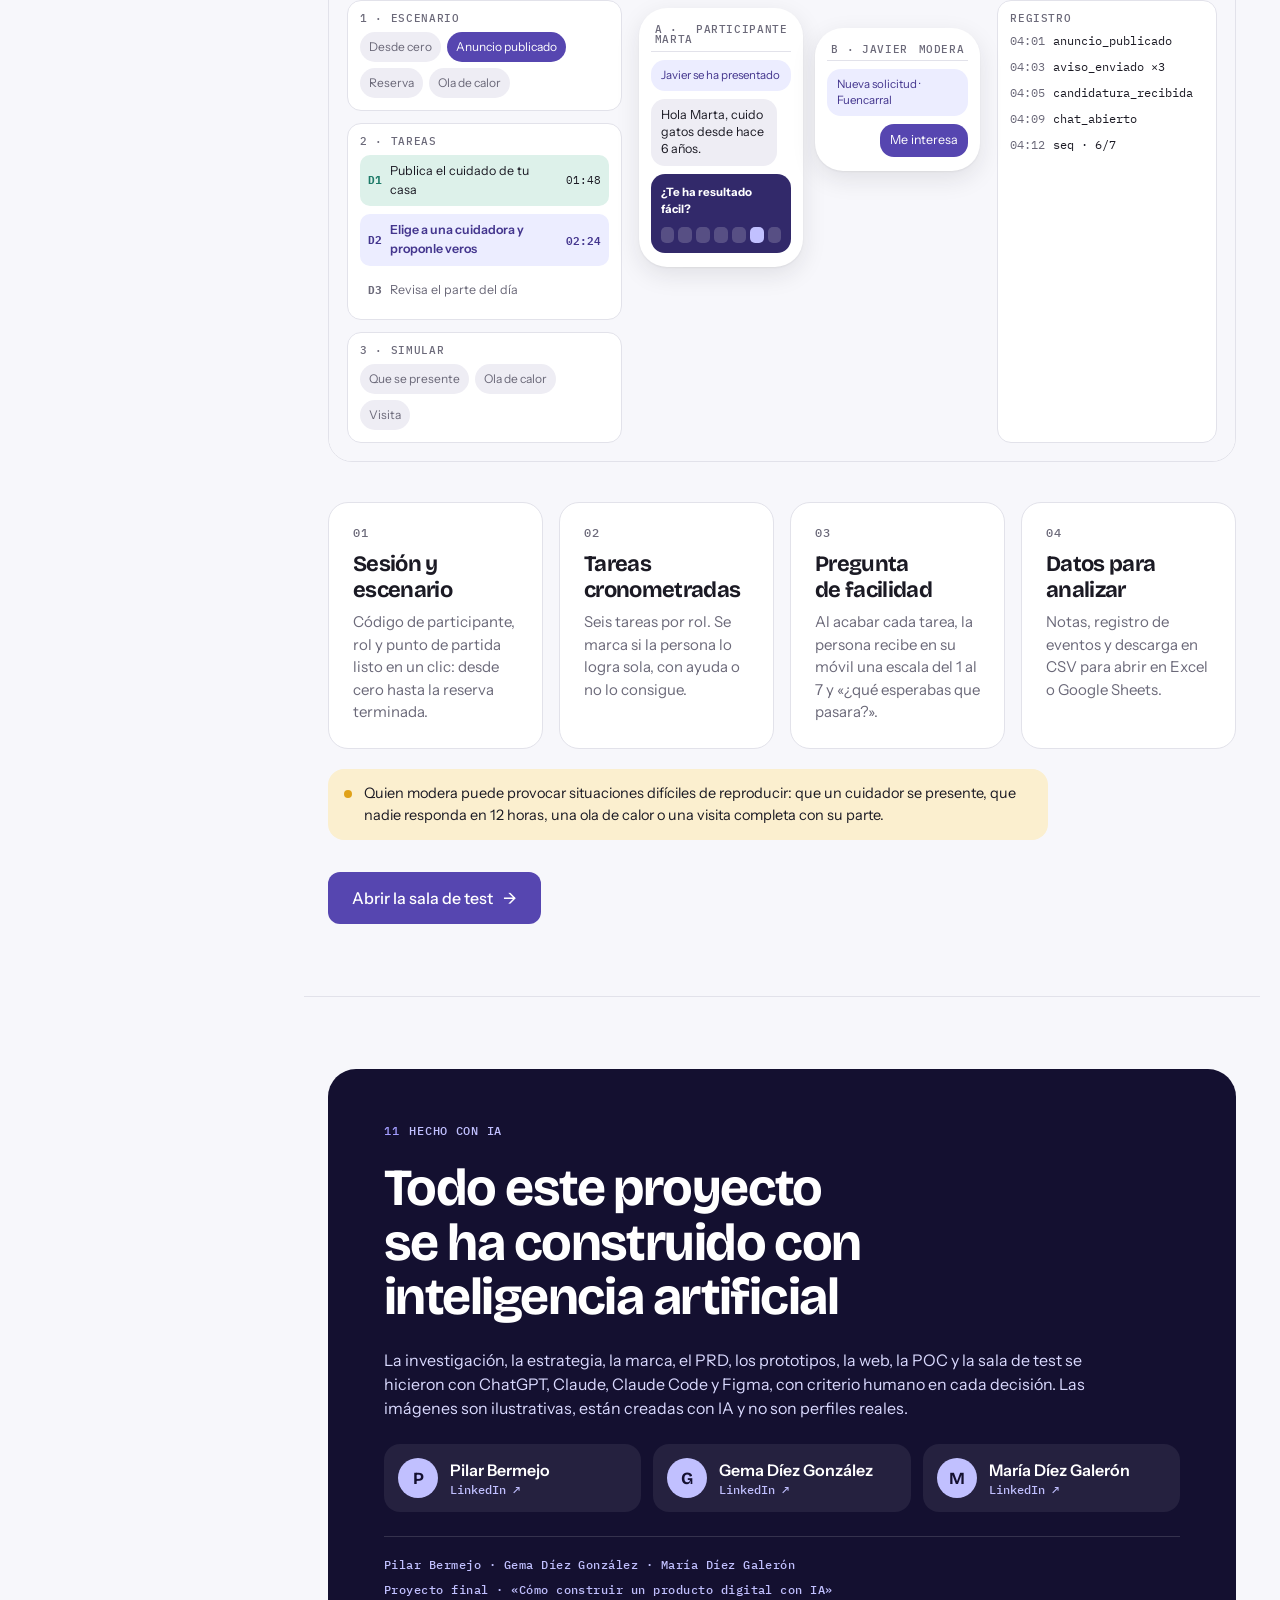
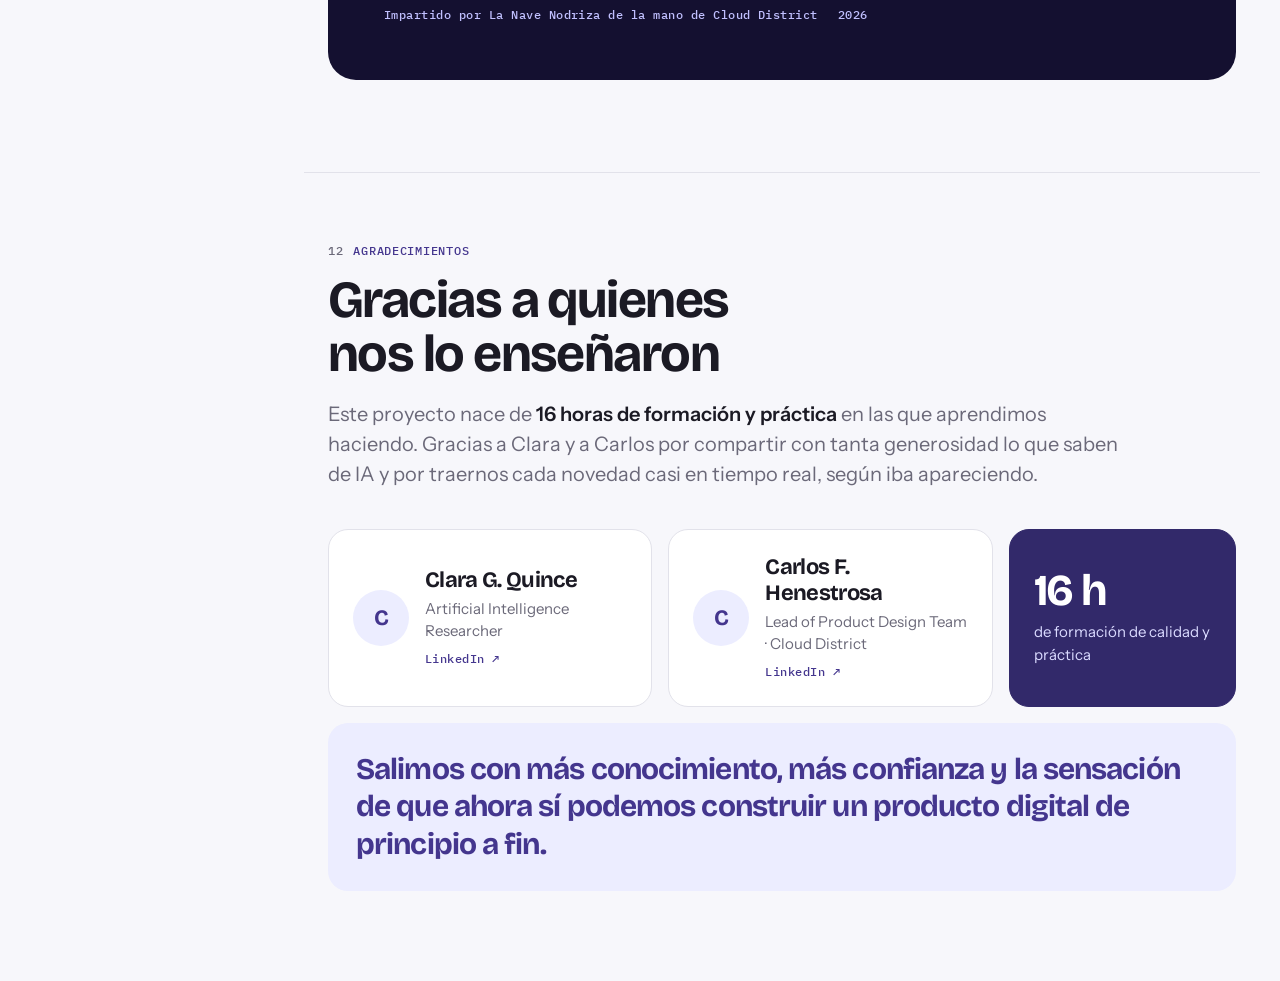
==== commit 08ca0763: "Add files via upload" ====
--- a/index.html
+++ b/index.html
@@ -2,6 +2,8 @@
 <html lang="es"><head><meta charset="utf-8"><meta name="viewport" content="width=device-width,initial-scale=1,viewport-fit=cover">
 <title>Cómo construir un producto digital con IA · Todo Sigue Vivo</title>
 <meta name="description" content="Proyecto final del curso «Cómo construir un producto digital con IA», impartido por La Nave Nodriza de la mano de Cloud District. Caso práctico: Todo Sigue Vivo.">
+<link rel="icon" href="favicon.svg" type="image/svg+xml">
+<link rel="apple-touch-icon" href="apple-touch-icon.png">
 <link rel="preconnect" href="https://fonts.googleapis.com">
 <link rel="preconnect" href="https://fonts.gstatic.com" crossorigin>
 <link rel="stylesheet" href="https://fonts.googleapis.com/css2?family=Bricolage+Grotesque:opsz,wght@12..96,500;12..96,600;12..96,700;12..96,800&family=IBM+Plex+Mono:wght@400;500&family=Instrument+Sans:wght@400;500;600&display=swap">
@@ -333,9 +335,9 @@
       <li><a href="#estrategia"><span class="n">03</span>Estrategia</a></li>
       <li><a href="#gpt-claude"><span class="n">04</span>GPT frente a Claude</a></li>
       <li><a href="#marca"><span class="n">05</span>Marca y guía de estilo</a></li>
-      <li><a href="#web"><span class="n">06</span>Web pública</a></li>
-      <li><a href="#prd"><span class="n">07</span>PRD y arquitectura</a></li>
-      <li><a href="#figma"><span class="n">08</span>Prototipos en Figma</a></li>
+      <li><a href="#prd"><span class="n">06</span>PRD y arquitectura</a></li>
+      <li><a href="#figma"><span class="n">07</span>Prototipos en Figma</a></li>
+      <li><a href="#web"><span class="n">08</span>Web pública</a></li>
       <li><a href="#poc"><span class="n">09</span>POC funcional</a></li>
       <li><a href="#sala"><span class="n">10</span>Sala de test de usuario</a></li>
       <li><a href="#cierre"><span class="n">11</span>Hecho con IA</a></li>
@@ -365,7 +367,7 @@
         <span class="lbl">Caso práctico</span>
         <span class="wm">Todo Sigue Vivo</span>
         <p>Cuidadores de barrio que saben de plantas y de animales, también de los exóticos. De la investigación a una POC que funciona, construido de principio a fin con IA.</p>
-        <div class="facts"><span>Research</span><span>Estrategia</span><span>Marca</span><span>Web</span><span>PRD</span><span>Figma</span><span>POC</span></div>
+        <div class="facts"><span>Research</span><span>Estrategia</span><span>Marca</span><span>PRD</span><span>Figma</span><span>Web</span><span>POC</span></div>
         <a class="scroll-hint" href="#proceso"><i aria-hidden="true">↓</i>Recorre el proyecto</a>
       </div>
     </div>
@@ -387,9 +389,9 @@
     <li class="rv"><span class="n">02</span><div><h3>Estrategia</h3><p>Nicho, ciudad, modelo de negocio, fases y métricas para decidir si se sigue.</p><div class="tools"><span>Claude</span></div></div><a href="#estrategia">Ver fase →</a></li>
     <li class="rv"><span class="n">03</span><div><h3>Comparar y decidir</h3><p>Revisión crítica de los entregables de las dos IAs y de lo que ninguna demuestra.</p><div class="tools"><span>Claude</span></div></div><a href="#gpt-claude">Ver fase →</a></li>
     <li class="rv"><span class="n">04</span><div><h3>Marca y guía de estilo</h3><p>Fusión de las dos guías en un sistema visual único.</p><div class="tools"><span>ChatGPT</span><span>Claude</span></div></div><a href="#marca">Ver fase →</a></li>
-    <li class="rv"><span class="n">05</span><div><h3>Web pública</h3><p>Web de captación del piloto, honesta con lo que aún no existe.</p><div class="tools"><span>Claude</span></div></div><a href="#web">Ver fase →</a></li>
-    <li class="rv"><span class="n">06</span><div><h3>PRD y arquitectura</h3><p>Requisitos de la v1, reglas de negocio, modelo de datos y analítica.</p><div class="tools"><span>Claude</span></div></div><a href="#prd">Ver fase →</a></li>
-    <li class="rv"><span class="n">07</span><div><h3>Prototipos en Figma</h3><p>Pantallas y comunicaciones del producto.</p><div class="tools"><span>Figma</span><span>Claude</span></div></div><a href="#figma">Ver fase →</a></li>
+    <li class="rv"><span class="n">05</span><div><h3>PRD y arquitectura</h3><p>Requisitos de la v1, reglas de negocio, modelo de datos y analítica.</p><div class="tools"><span>Claude</span></div></div><a href="#prd">Ver fase →</a></li>
+    <li class="rv"><span class="n">06</span><div><h3>Prototipos en Figma</h3><p>Pantallas y comunicaciones del producto.</p><div class="tools"><span>Figma</span><span>Claude</span></div></div><a href="#figma">Ver fase →</a></li>
+    <li class="rv"><span class="n">07</span><div><h3>Web pública</h3><p>Web de captación del piloto, honesta con lo que aún no existe.</p><div class="tools"><span>Claude</span></div></div><a href="#web">Ver fase →</a></li>
     <li class="rv"><span class="n">08</span><div><h3>POC funcional</h3><p>Área privada de dueños y cuidadores que funciona de verdad, de principio a fin.</p><div class="tools"><span>Claude Code</span></div></div><a href="#poc">Ver fase →</a></li>
     <li class="rv"><span class="n">09</span><div><h3>Sala de test de usuario</h3><p>Herramienta para moderar pruebas con personas reales y medir cada tarea.</p><div class="tools"><span>Claude Code</span></div></div><a href="#sala">Ver fase →</a></li>
   </ol>
@@ -408,9 +410,9 @@
   </div>
   <p class="note rv">Los datos son sintéticos: reflejan los supuestos con los que se generaron, no el mercado real. Por eso todo lo que concluyen está marcado «por validar».</p>
   <div class="grid g3">
-    <article class="card rv"><span class="lbl">Personas</span><h3>Arquetipos y buyer personas</h3><p>Marta, Pablo, Álex, Laura… cada uno con su peso en el mercado, su gasto y lo que le preocupa.</p><a class="link" href="docs/research/personas.html">Ver personas →</a></article>
-    <article class="card rv"><span class="lbl">Focus group</span><h3>Insights del focus group</h3><p>Guion de moderación reutilizable y lo que dijeron los participantes simulados.</p><a class="link" href="docs/research/focus-group.html">Ver insights →</a></article>
-    <article class="card rv"><span class="lbl">Datos</span><h3>Radar y mesa de datos</h3><p>Paneles interactivos sobre mascotas, plantas, temporada y cobertura por barrio.</p><a class="link" href="docs/research/radar.html">Ver radar →</a> <a class="link" href="docs/research/mesa.html" style="margin-left:16px">Ver mesa →</a></article>
+    <article class="card rv"><span class="lbl">Personas</span><h3>Arquetipos y buyer personas</h3><p>Marta, Pablo, Álex, Laura… cada uno con su peso en el mercado, su gasto y lo que le preocupa.</p><a class="link" href="docs/research/personas.html" target="_blank" rel="noopener">Ver personas →</a></article>
+    <article class="card rv"><span class="lbl">Focus group</span><h3>Insights del focus group</h3><p>Guion de moderación reutilizable y lo que dijeron los participantes simulados.</p><a class="link" href="docs/research/focus-group.html" target="_blank" rel="noopener">Ver insights →</a></article>
+    <article class="card rv"><span class="lbl">Datos</span><h3>Radar y mesa de datos</h3><p>Paneles interactivos sobre mascotas, plantas, temporada y cobertura por barrio.</p><a class="link" href="docs/research/radar.html" target="_blank" rel="noopener">Ver radar →</a> <a class="link" href="docs/research/mesa.html" target="_blank" rel="noopener" style="margin-left:16px">Ver mesa →</a></article>
   </div>
 </section>
 
@@ -440,7 +442,7 @@
     <article class="card rv"><span class="who">Claude</span><p style="color:var(--ink-muted);margin-top:8px">Un estratega que toma decisiones</p><ul><li>Convierte la investigación en un plan con nicho, precios y fases.</li><li>Una web más potente: parte del día, ola de calor, calculadora.</li><li>Asume más riesgos y promete cosas que aún no existen.</li></ul></article>
   </div>
   <div class="verdict rv"><span class="lbl">Decisión</span><p><b>La estrategia de Claude como columna vertebral</b>, con el guion de moderación de GPT y su criterio de no prometer lo que aún no existe.</p></div>
-  <div class="ctas rv"><a class="btn ghost" href="docs/conclusiones-gpt-claude.html">Leer la comparativa completa <span class="arr" aria-hidden="true">→</span></a></div>
+  <div class="ctas rv"><a class="btn ghost" href="docs/conclusiones-gpt-claude.html" target="_blank" rel="noopener">Leer la comparativa completa <span class="arr" aria-hidden="true">→</span></a></div>
 </section>
 
 <!-- 05 MARCA -->
@@ -460,29 +462,12 @@
     <div class="card rv"><p class="spec m" style="font-size:36px;line-height:1.2">18:04</p><span class="lbl" style="margin:0">IBM Plex Mono</span><p>Datos: horas, °C, precios</p></div>
   </div>
   <p class="claim rv">«Vete tranquilo, en casa todo sigue vivo.»</p>
-  <div class="ctas rv"><a class="btn primary" href="docs/guia-de-estilo.html">Ver la guía de estilo <span class="arr" aria-hidden="true">→</span></a><a class="btn ghost" href="docs/guia-de-marca.html">Guía de marca</a></div>
-</section>
-
-<!-- 06 WEB -->
-<section class="sec" id="web" aria-labelledby="t-web">
-  <p class="kicker rv"><span class="num">06</span>Web pública</p>
-  <h2 id="t-web" class="rv">Una web que enseña el servicio sin prometer de más</h2>
-  <p class="lead rv">La web de captación del piloto en Madrid. Cuenta qué es Todo Sigue Vivo con un parte del día animado, un configurador de tu casa y el aviso de ola de calor. Lo que aún no existe lleva su <b>estado visible</b>.</p>
-  <div class="feature">
-    <div class="shot rv"><img src="img/visita-riego.jpg" alt="Cuidadora regando plantas en un salón" loading="lazy"><span class="ai-note">Imagen creada con IA</span></div>
-    <div class="card rv" style="display:flex;flex-direction:column;justify-content:space-between;gap:20px">
-      <div>
-        <div style="display:flex;gap:8px;flex-wrap:wrap"><span class="status st-ok">Listo</span><span class="status st-pilot">En piloto</span><span class="status st-pend">En contratación</span></div>
-        <ul class="checks"><li>Parte del día animado con avisos reales</li><li>Configurador de la casa: plantas y animales</li><li>Ola de calor con visita extra</li><li>Lista de espera en dos pasos, con resumen</li><li>Tema claro y oscuro, accesible</li></ul>
-      </div>
-      <div class="ctas" style="margin:0"><a class="btn primary" href="web/index.html">Ver la web <span class="arr" aria-hidden="true">→</span></a></div>
-    </div>
-  </div>
-</section>
-
-<!-- 07 PRD -->
+  <div class="ctas rv"><a class="btn primary" href="docs/guia-de-marca.html" target="_blank" rel="noopener">Ver la guía de marca <span class="arr" aria-hidden="true">→</span></a></div>
+</section>
+
+<!-- 06 PRD -->
 <section class="sec" id="prd" aria-labelledby="t-prd">
-  <p class="kicker rv"><span class="num">07</span>PRD y arquitectura</p>
+  <p class="kicker rv"><span class="num">06</span>PRD y arquitectura</p>
   <h2 id="t-prd" class="rv">Qué hace la v1 y qué deja fuera</h2>
   <p class="lead rv">El documento de producto define los públicos, los <b>requisitos con código</b> para cada parte del servicio, las reglas de negocio, el modelo de datos y los eventos de analítica. La arquitectura propone cómo construir el MVP.</p>
   <div class="mods">
@@ -497,12 +482,12 @@
     <div class="mod rv"><b>INC</b><span>Incidencias</span></div>
     <div class="mod rv"><b>RES</b><span>Reseñas</span></div>
   </div>
-  <div class="ctas rv"><a class="btn primary" href="docs/prd.pdf" target="_blank" rel="noopener">Leer el PRD <span class="arr" aria-hidden="true">→</span></a><a class="btn ghost" href="docs/arquitectura.html">Diagramas de arquitectura</a></div>
-</section>
-
-<!-- 08 FIGMA -->
+  <div class="ctas rv"><a class="btn primary" href="docs/prd.pdf" target="_blank" rel="noopener">Leer el PRD <span class="arr" aria-hidden="true">→</span></a><a class="btn ghost" href="docs/arquitectura.html" target="_blank" rel="noopener">Diagramas de arquitectura</a></div>
+</section>
+
+<!-- 07 FIGMA -->
 <section class="sec" id="figma" aria-labelledby="t-figma">
-  <p class="kicker rv"><span class="num">08</span>Prototipos en Figma</p>
+  <p class="kicker rv"><span class="num">07</span>Prototipos en Figma</p>
   <h2 id="t-figma" class="rv">El producto, pantalla a pantalla</h2>
   <p class="lead rv">Prototipos navegables en Figma. Se abren en una pestaña nueva y se recorren pulsando, como el producto real.</p>
   <div class="grid g2" id="protos">
@@ -516,6 +501,23 @@
       <div><h3>Design System</h3><p>Colores, tipografía y componentes de Todo Sigue Vivo, listos para diseñar.</p></div>
       <a class="btn primary" href="https://www.figma.com/proto/nXjJOvoHLiT22pBPexameC/DesignSystem?node-id=26-3&amp;p=f&amp;viewport=25%2C299%2C0.06&amp;t=hDk2SWOZmjS6Ls7w-8&amp;scaling=min-zoom&amp;content-scaling=fixed&amp;starting-point-node-id=26%3A3&amp;page-id=26%3A2&amp;hide-ui=1" target="_blank" rel="noopener">Abrir el sistema de diseño <span class="arr" aria-hidden="true">↗</span></a>
     </article>
+  </div>
+</section>
+
+<!-- 08 WEB -->
+<section class="sec" id="web" aria-labelledby="t-web">
+  <p class="kicker rv"><span class="num">08</span>Web pública</p>
+  <h2 id="t-web" class="rv">Una web que enseña el servicio sin prometer de más</h2>
+  <p class="lead rv">La web de captación del piloto en Madrid. Cuenta qué es Todo Sigue Vivo con un parte del día animado, un configurador de tu casa y el aviso de ola de calor. Lo que aún no existe lleva su <b>estado visible</b>.</p>
+  <div class="feature">
+    <div class="shot rv"><img src="img/visita-riego.jpg" alt="Cuidadora regando plantas en un salón" loading="lazy"><span class="ai-note">Imagen creada con IA</span></div>
+    <div class="card rv" style="display:flex;flex-direction:column;justify-content:space-between;gap:20px">
+      <div>
+        <div style="display:flex;gap:8px;flex-wrap:wrap"><span class="status st-ok">Listo</span><span class="status st-pilot">En piloto</span><span class="status st-pend">En contratación</span></div>
+        <ul class="checks"><li>Parte del día animado con avisos reales</li><li>Configurador de la casa: plantas y animales</li><li>Ola de calor con visita extra</li><li>Lista de espera en dos pasos, con resumen</li><li>Tema claro y oscuro, accesible</li></ul>
+      </div>
+      <div class="ctas" style="margin:0"><a class="btn primary" href="web/index.html" target="_blank" rel="noopener">Ver la web <span class="arr" aria-hidden="true">→</span></a></div>
+    </div>
   </div>
 </section>
 
@@ -533,7 +535,7 @@
       <span class="status st-pilot">Demo de portfolio</span>
       <ul class="checks"><li>Emparejamiento con avisos solo a cuidadores idóneos</li><li>Chat en tiempo real que oculta teléfonos hasta reservar</li><li>Encuentro previo, reserva y visitas con fotos</li><li>Ola de calor, cancelación con sustituto y reseñas ciegas</li><li>Avisos en la web y notificaciones del navegador</li></ul>
       <p style="margin-top:16px;font-size:14px;color:var(--ink-muted)">Los datos son de ejemplo y se guardan solo en tu navegador. La primera vez tarda unos segundos en prepararse.</p>
-      <div class="ctas" style="margin-top:20px"><a class="btn primary" href="demo/area-privada.html">Probar el área privada <span class="arr" aria-hidden="true">→</span></a><a class="btn ghost" href="#sala">Ver la sala de test</a></div>
+      <div class="ctas" style="margin-top:20px"><a class="btn primary" href="demo/area-privada.html" target="_blank" rel="noopener">Probar el área privada <span class="arr" aria-hidden="true">→</span></a><a class="btn ghost" href="#sala">Ver la sala de test</a></div>
     </div>
   </div>
 </section>
@@ -578,7 +580,7 @@
     <article class="card rv"><span class="lbl">04</span><h3>Datos para analizar</h3><p>Notas, registro de eventos y descarga en CSV para abrir en Excel o Google Sheets.</p></article>
   </div>
   <p class="note rv">Quien modera puede provocar situaciones difíciles de reproducir: que un cuidador se presente, que nadie responda en 12 horas, una ola de calor o una visita completa con su parte.</p>
-  <div class="ctas rv"><a class="btn primary" href="demo/sala.html">Abrir la sala de test <span class="arr" aria-hidden="true">→</span></a></div>
+  <div class="ctas rv"><a class="btn primary" href="demo/sala.html" target="_blank" rel="noopener">Abrir la sala de test <span class="arr" aria-hidden="true">→</span></a></div>
 </section>
 
 <!-- 11 CIERRE -->
@@ -586,7 +588,7 @@
   <div class="end rv">
     <p class="kicker" style="color:var(--lavanda-300)"><span class="num" style="color:var(--lavanda-400)">11</span>Hecho con IA</p>
     <h2 id="t-fin">Todo este proyecto se ha construido con inteligencia artificial</h2>
-    <p>La investigación, la estrategia, la marca, la web, el PRD, los prototipos, la POC y la sala de test se hicieron con ChatGPT, Claude, Claude Code y Figma, con criterio humano en cada decisión. Las imágenes son ilustrativas, están creadas con IA y no son perfiles reales.</p>
+    <p>La investigación, la estrategia, la marca, el PRD, los prototipos, la web, la POC y la sala de test se hicieron con ChatGPT, Claude, Claude Code y Figma, con criterio humano en cada decisión. Las imágenes son ilustrativas, están creadas con IA y no son perfiles reales.</p>
     <ul class="team"><li><a href="https://www.linkedin.com/in/pilarbermejo/" target="_blank" rel="noopener"><span class="av">P</span><span><b>Pilar Bermejo</b><small>LinkedIn ↗</small></span></a></li><li><a href="https://www.linkedin.com/in/gema-d%C3%ADez-gonz%C3%A1lez-74157943/" target="_blank" rel="noopener"><span class="av">G</span><span><b>Gema Díez González</b><small>LinkedIn ↗</small></span></a></li><li><a href="https://www.linkedin.com/in/maria-diez-galeron/" target="_blank" rel="noopener"><span class="av">M</span><span><b>María Díez Galerón</b><small>LinkedIn ↗</small></span></a></li></ul>
     <div class="meta"><span>Pilar Bermejo · Gema Díez González · María Díez Galerón</span><span>Proyecto final · «Cómo construir un producto digital con IA»</span><span>Impartido por La Nave Nodriza de la mano de Cloud District</span><span>2026</span></div>
   </div>
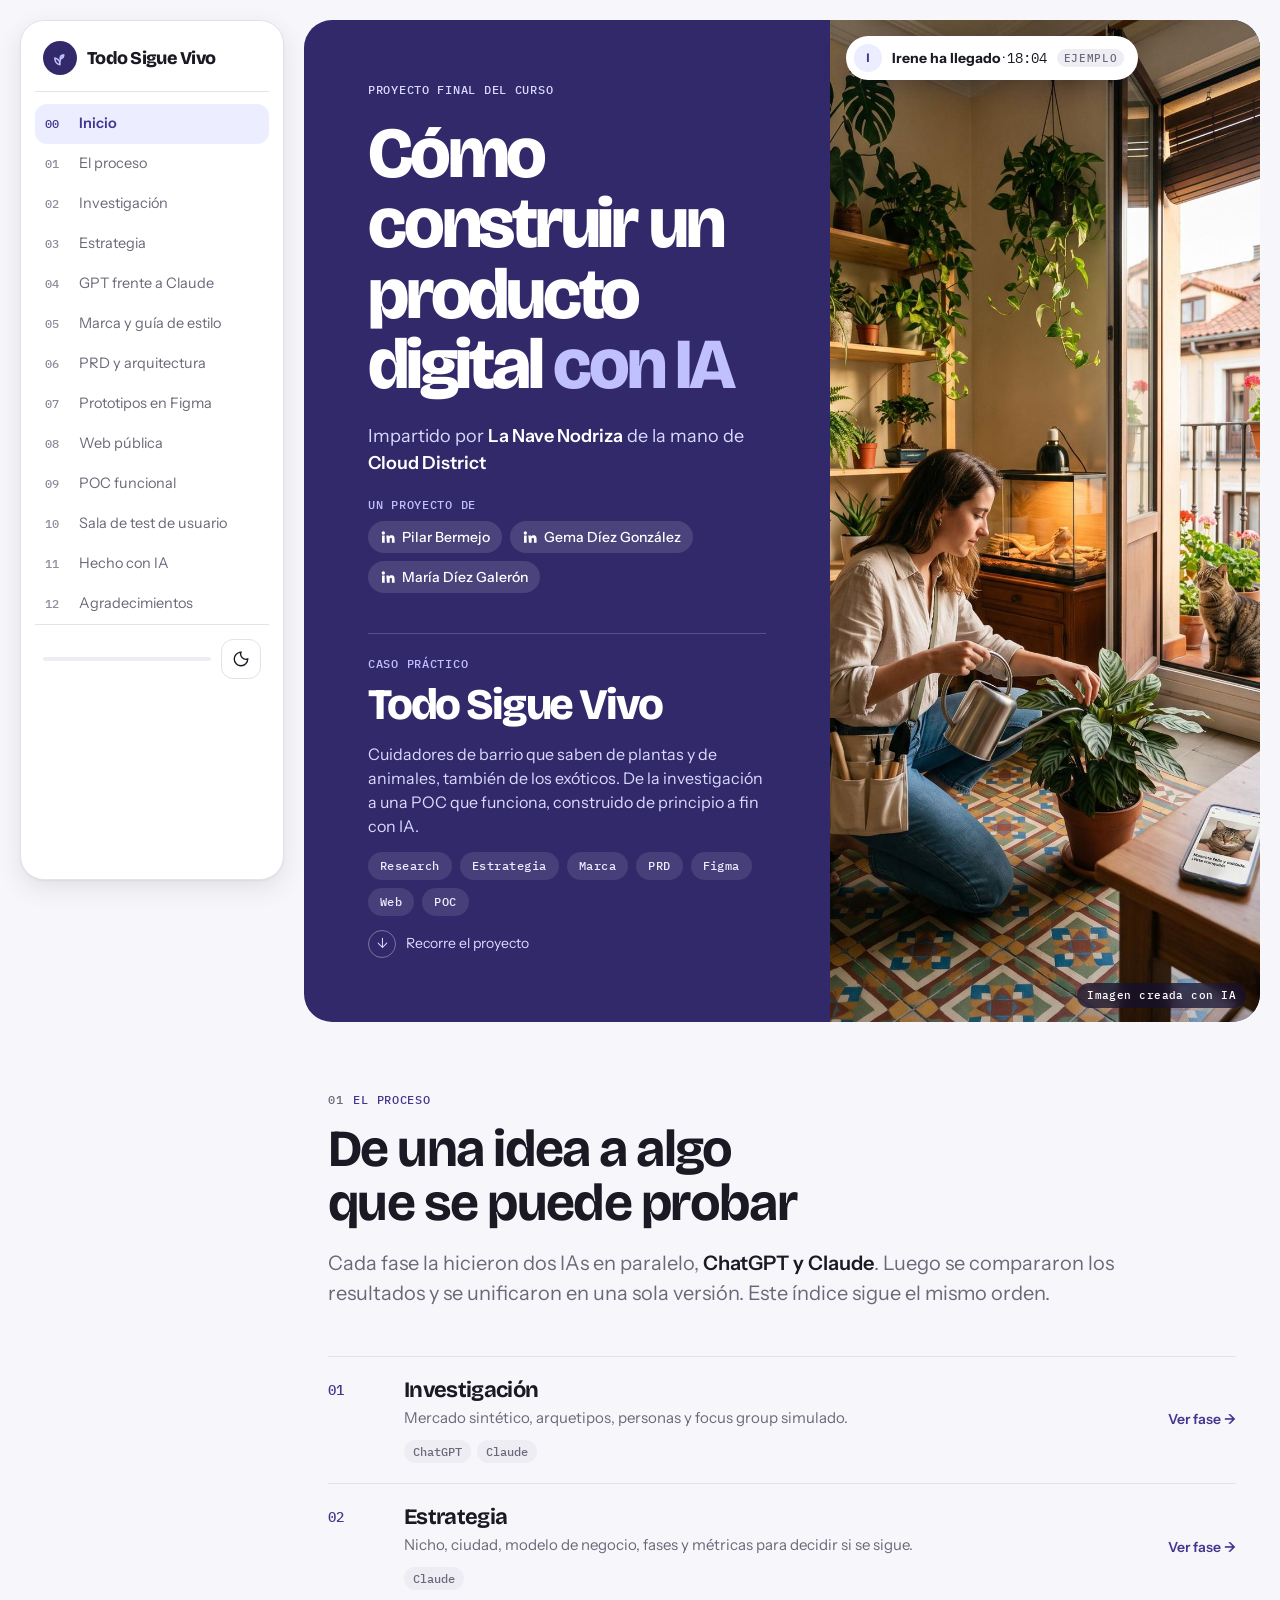
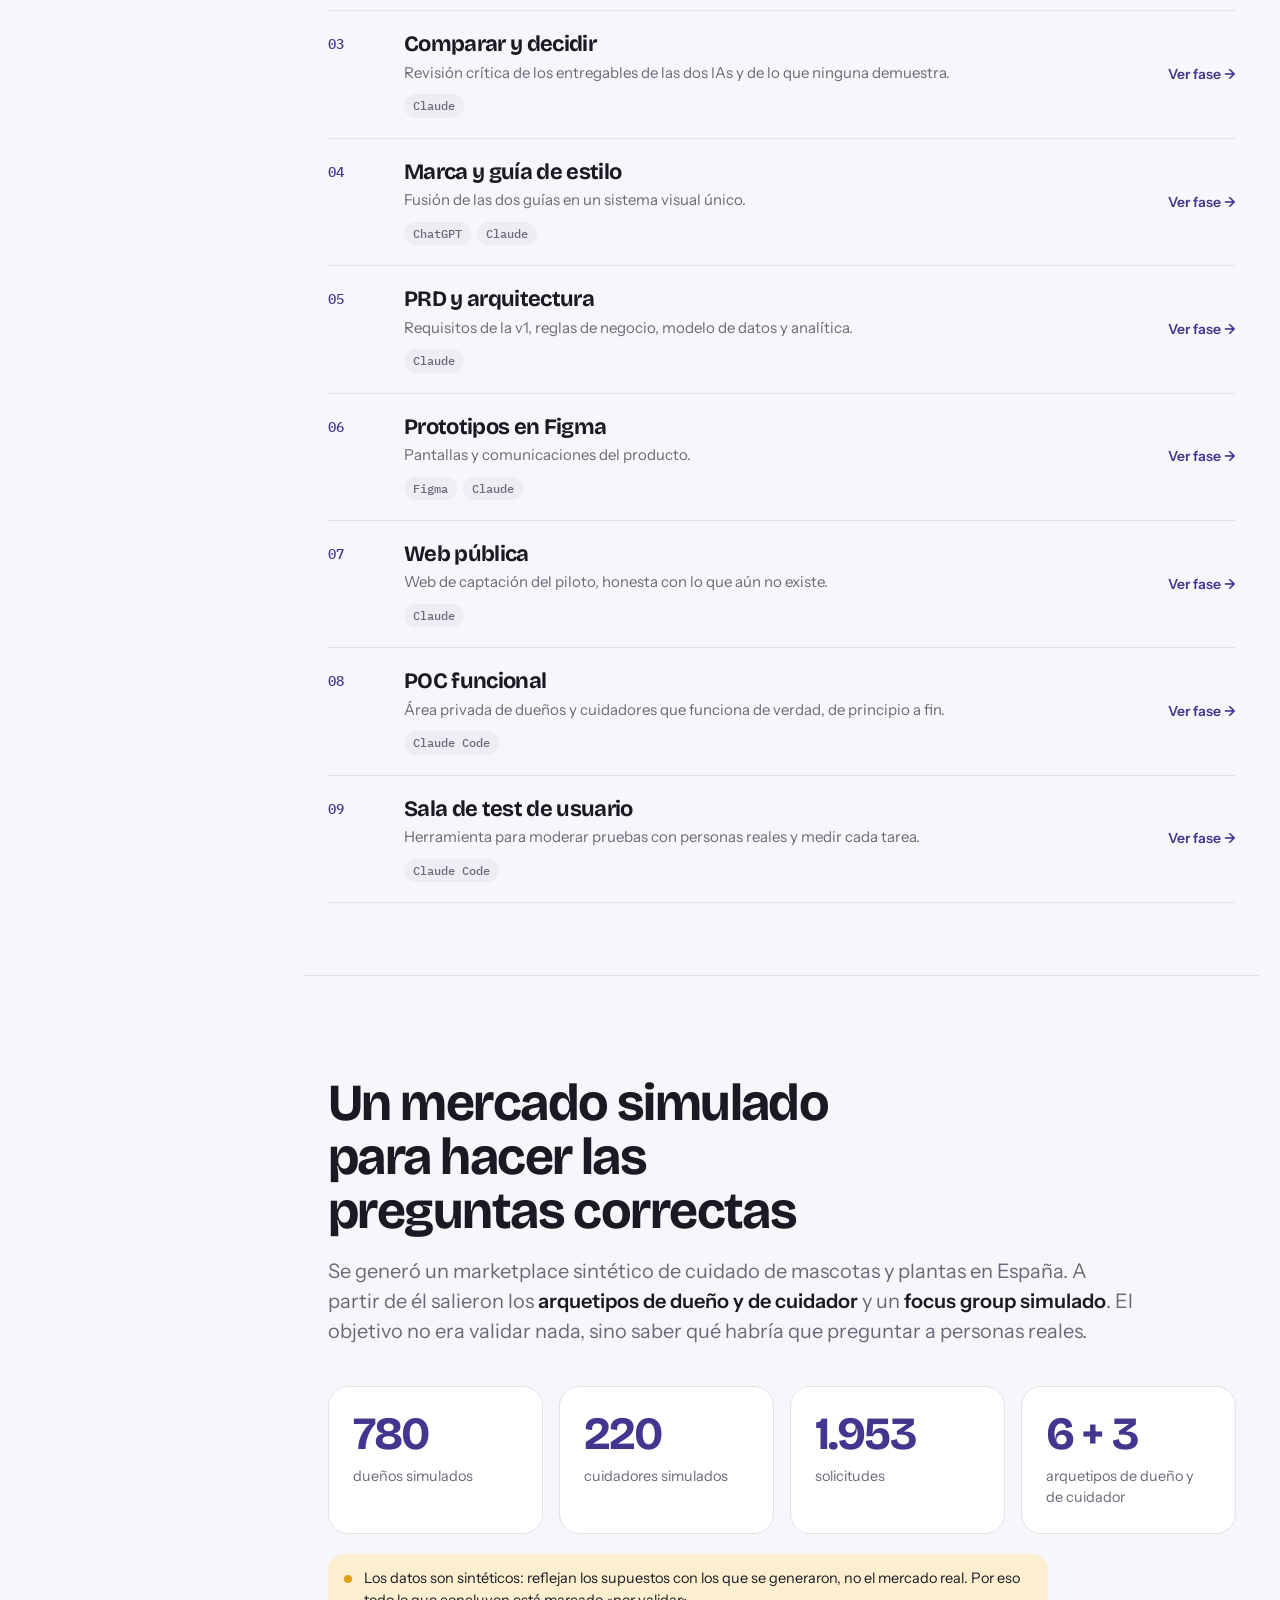
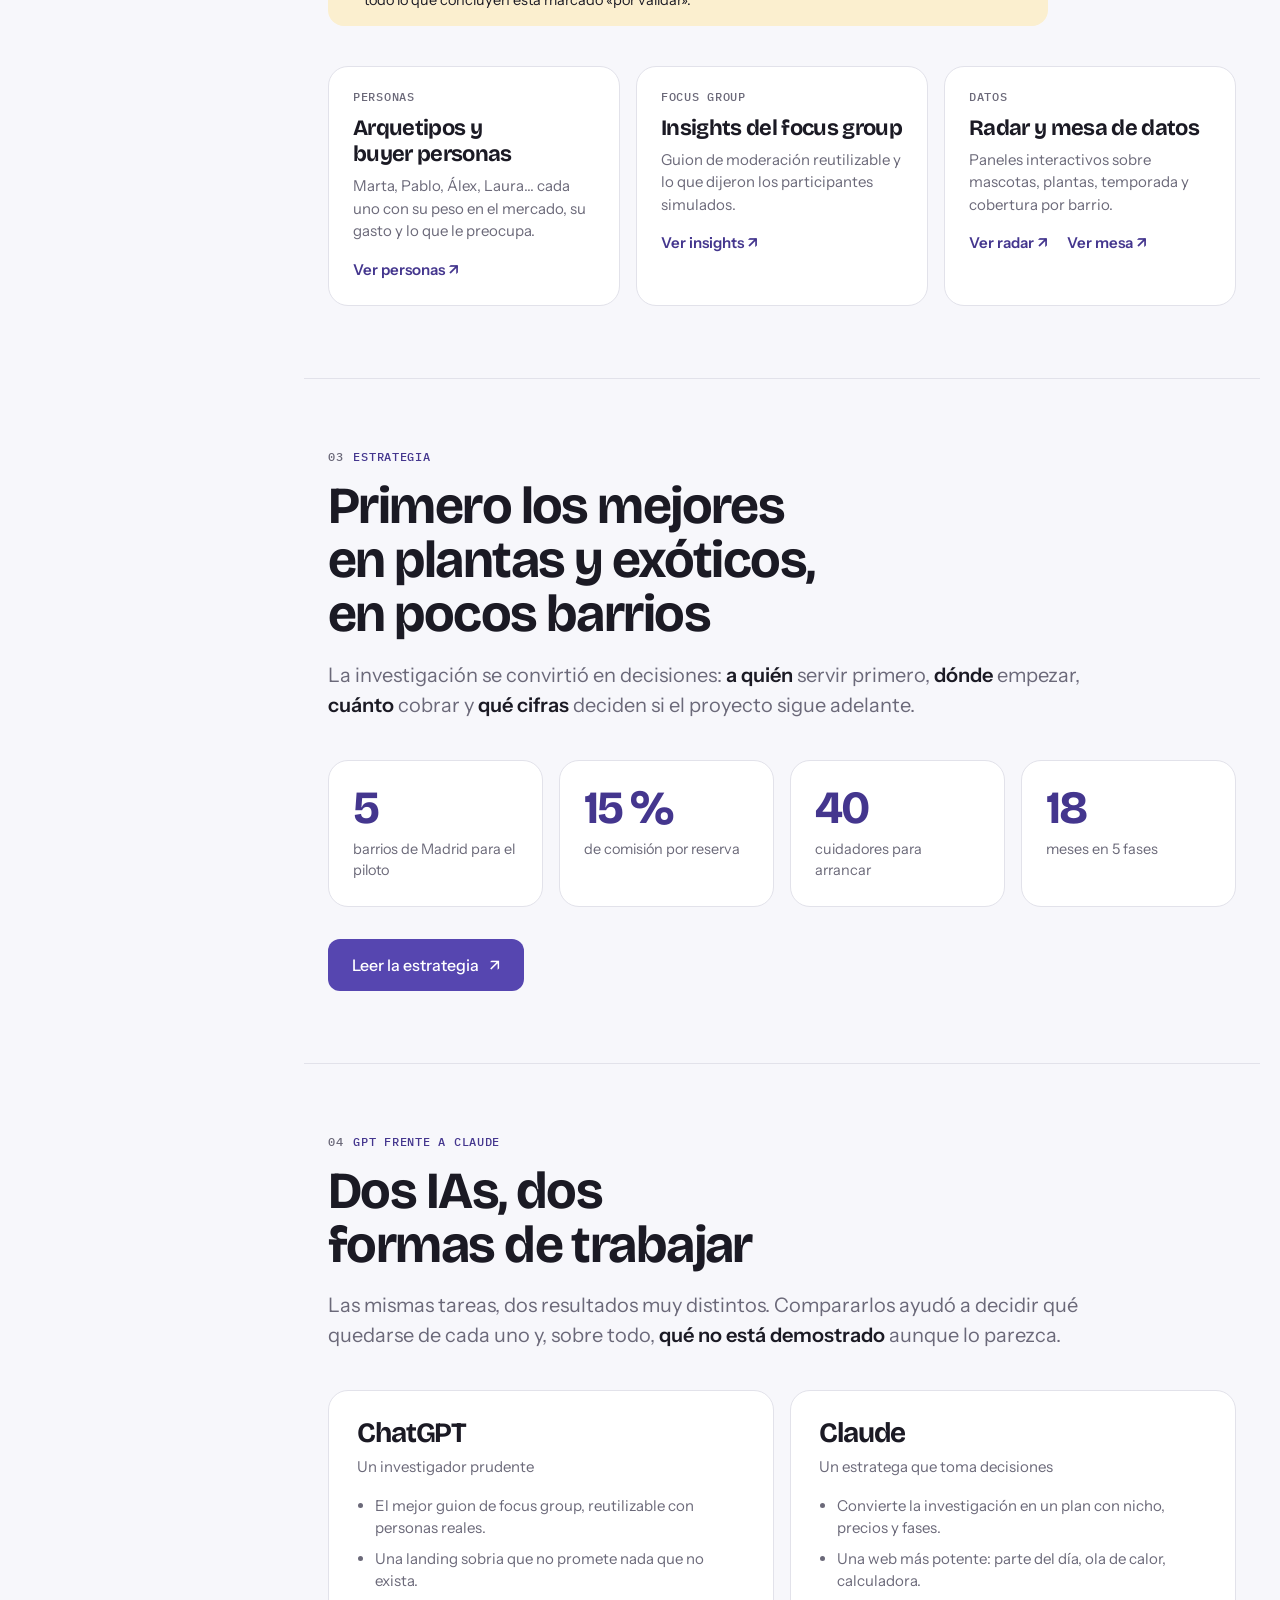
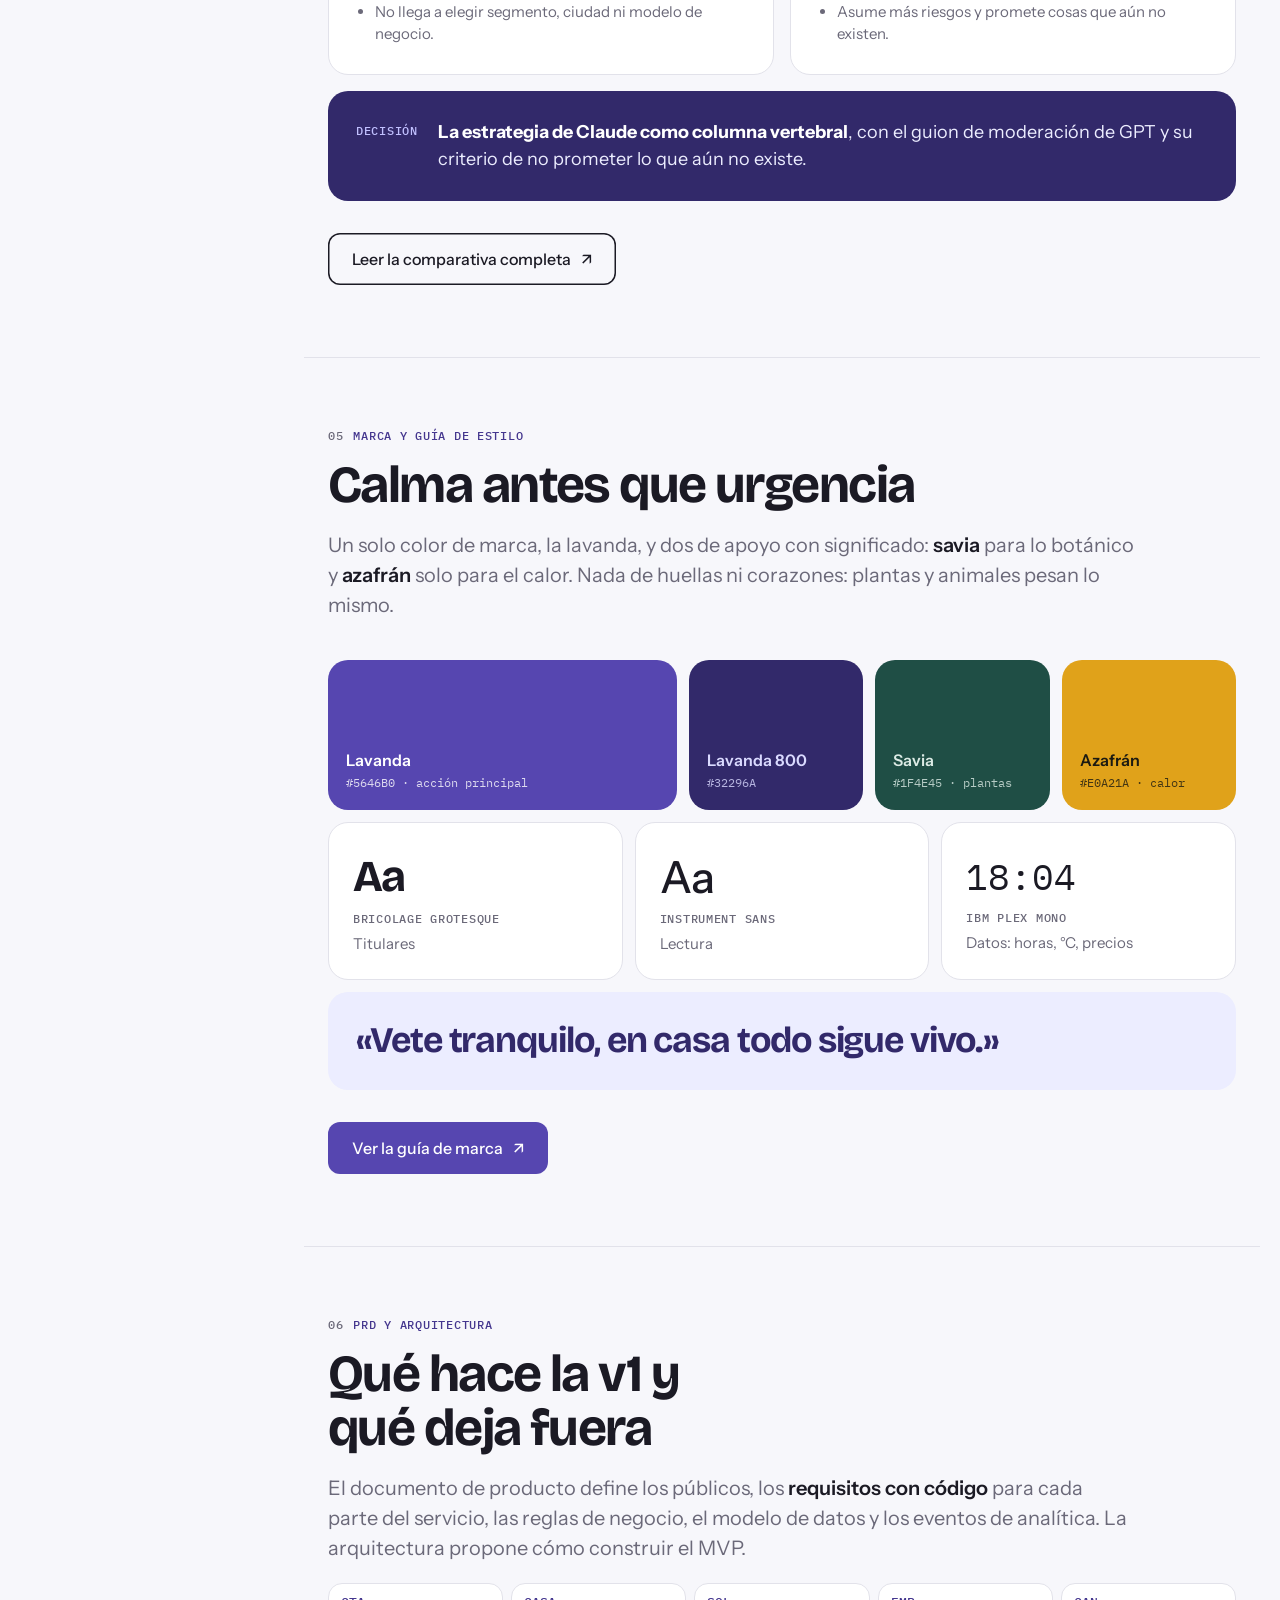
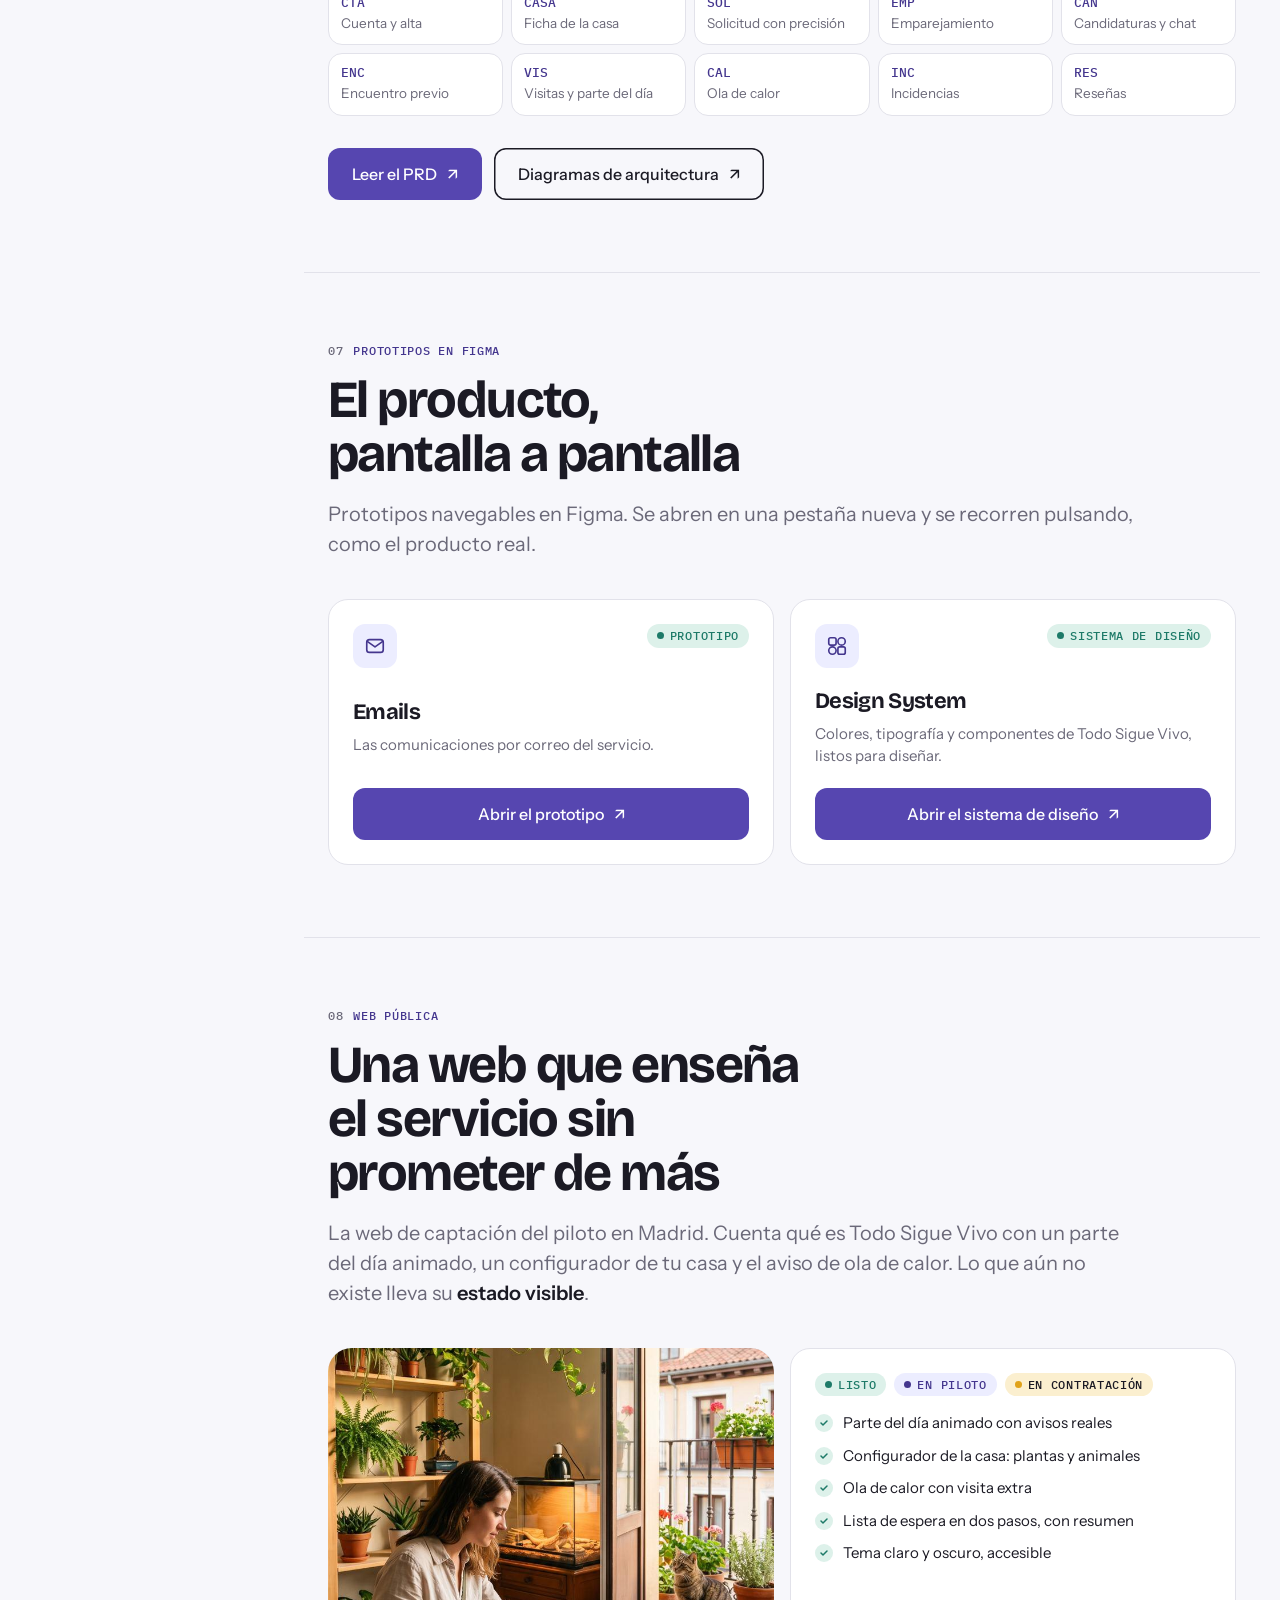
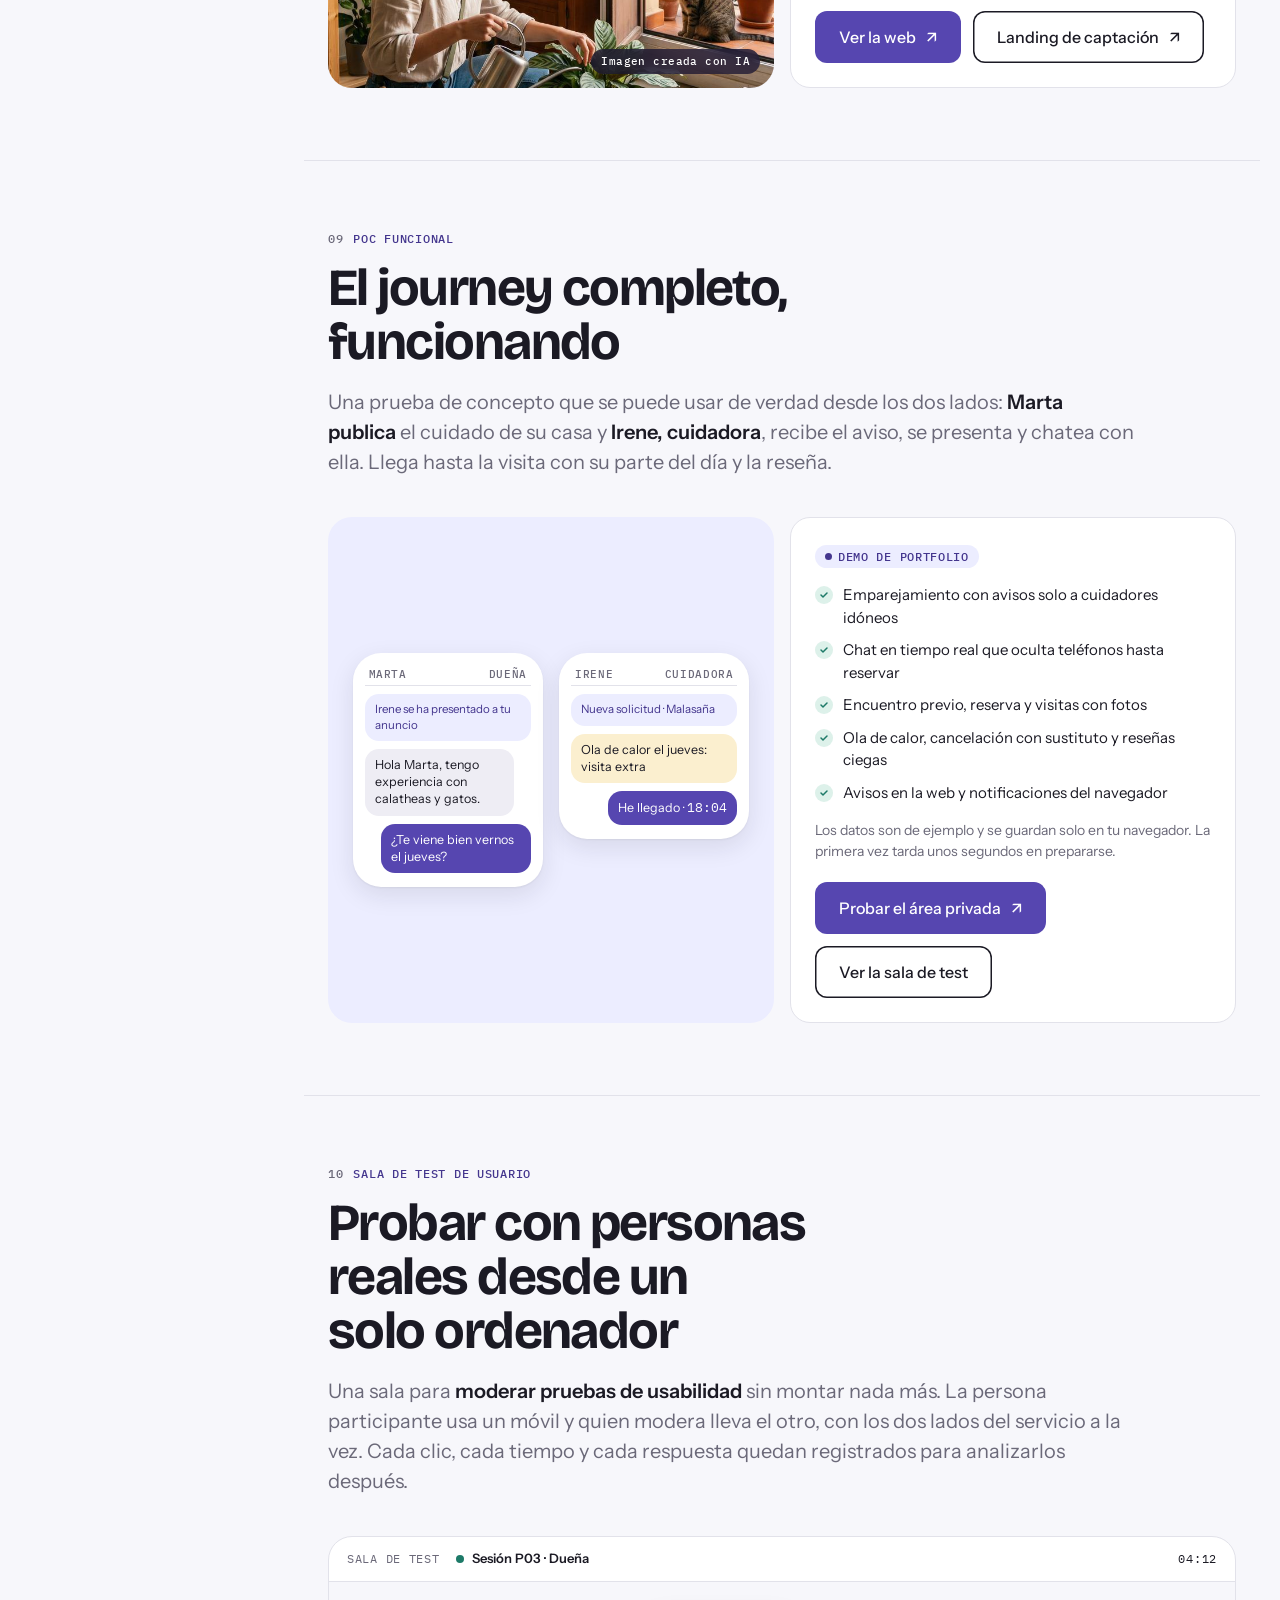
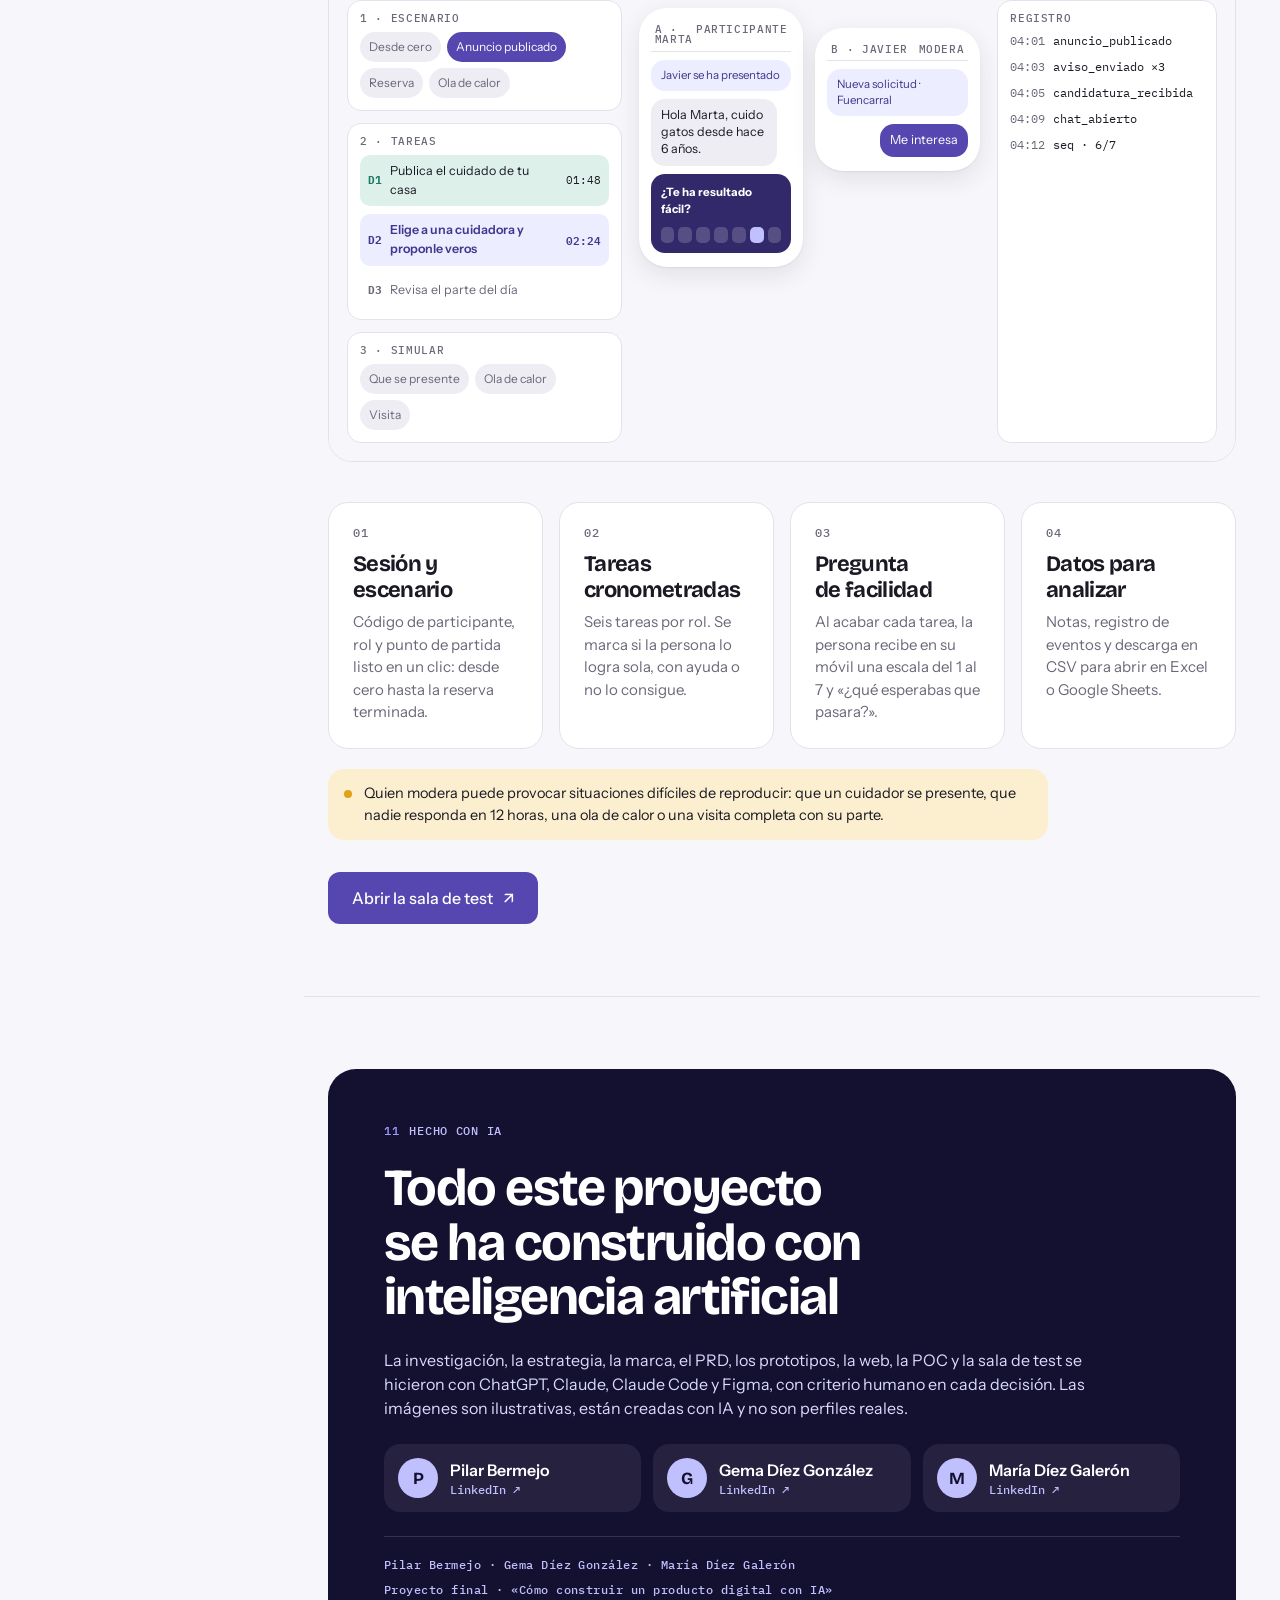
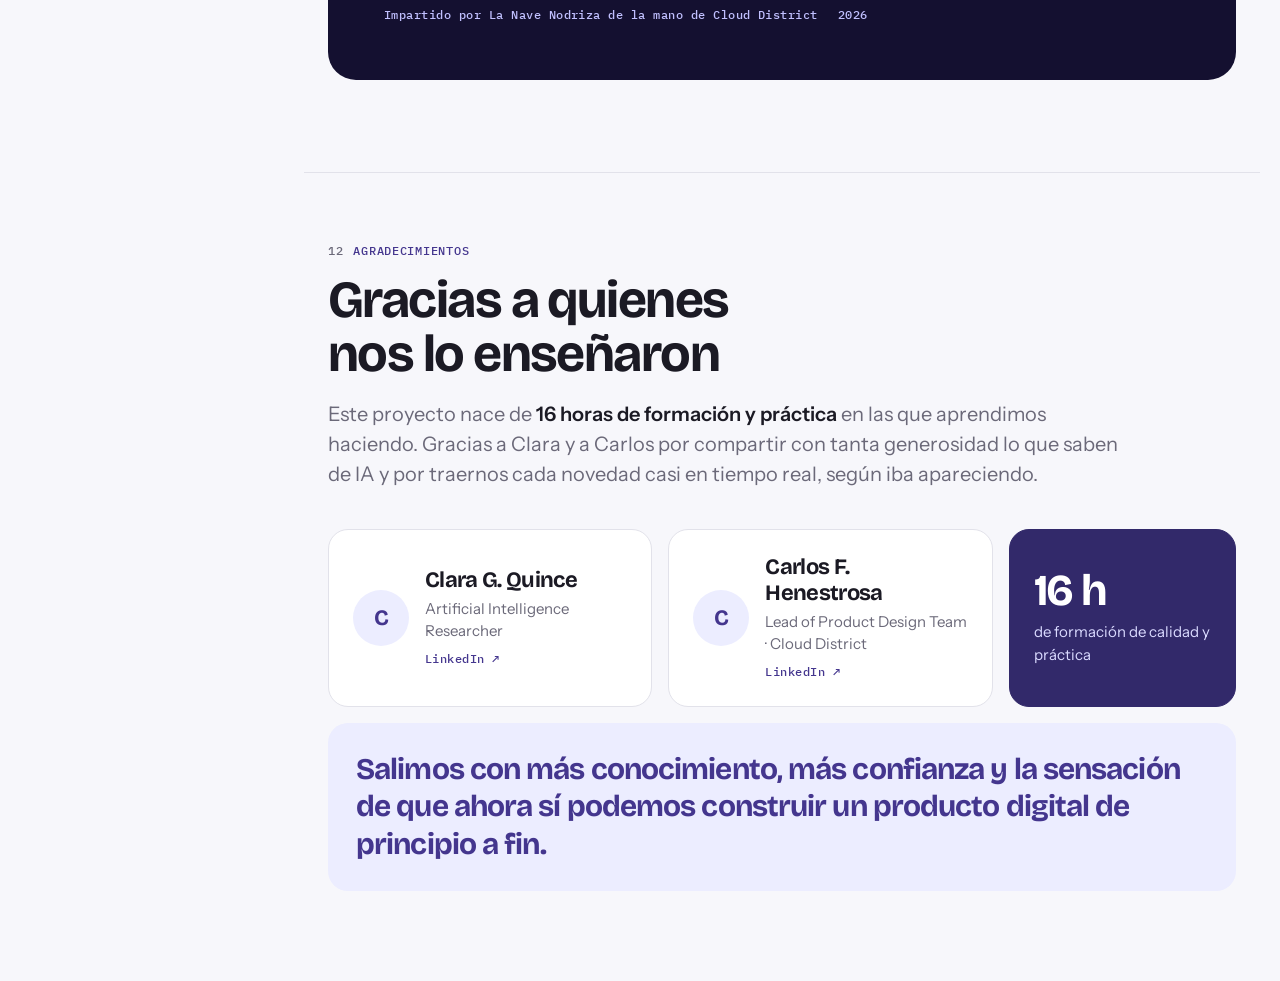
==== commit 4fa56f98: "Add files via upload" ====
--- a/index.html
+++ b/index.html
@@ -89,6 +89,7 @@
 .btn.ghost:hover{background:var(--muted)}
 .btn .arr{transition:transform .25s var(--ease)}
 .btn:hover .arr{transform:translateX(4px)}
+.btn[target="_blank"]:hover .arr{transform:translate(3px,-3px)}
 .btn[aria-disabled="true"]{opacity:.55;cursor:not-allowed;transform:none}
 .ctas{display:flex;flex-wrap:wrap;gap:12px;margin-top:32px;align-items:center}
 
@@ -410,9 +411,9 @@
   </div>
   <p class="note rv">Los datos son sintéticos: reflejan los supuestos con los que se generaron, no el mercado real. Por eso todo lo que concluyen está marcado «por validar».</p>
   <div class="grid g3">
-    <article class="card rv"><span class="lbl">Personas</span><h3>Arquetipos y buyer personas</h3><p>Marta, Pablo, Álex, Laura… cada uno con su peso en el mercado, su gasto y lo que le preocupa.</p><a class="link" href="docs/research/personas.html" target="_blank" rel="noopener">Ver personas →</a></article>
-    <article class="card rv"><span class="lbl">Focus group</span><h3>Insights del focus group</h3><p>Guion de moderación reutilizable y lo que dijeron los participantes simulados.</p><a class="link" href="docs/research/focus-group.html" target="_blank" rel="noopener">Ver insights →</a></article>
-    <article class="card rv"><span class="lbl">Datos</span><h3>Radar y mesa de datos</h3><p>Paneles interactivos sobre mascotas, plantas, temporada y cobertura por barrio.</p><a class="link" href="docs/research/radar.html" target="_blank" rel="noopener">Ver radar →</a> <a class="link" href="docs/research/mesa.html" target="_blank" rel="noopener" style="margin-left:16px">Ver mesa →</a></article>
+    <article class="card rv"><span class="lbl">Personas</span><h3>Arquetipos y buyer personas</h3><p>Marta, Pablo, Álex, Laura… cada uno con su peso en el mercado, su gasto y lo que le preocupa.</p><a class="link" href="docs/research/personas.html" target="_blank" rel="noopener">Ver personas ↗</a></article>
+    <article class="card rv"><span class="lbl">Focus group</span><h3>Insights del focus group</h3><p>Guion de moderación reutilizable y lo que dijeron los participantes simulados.</p><a class="link" href="docs/research/focus-group.html" target="_blank" rel="noopener">Ver insights ↗</a></article>
+    <article class="card rv"><span class="lbl">Datos</span><h3>Radar y mesa de datos</h3><p>Paneles interactivos sobre mascotas, plantas, temporada y cobertura por barrio.</p><a class="link" href="docs/research/radar.html" target="_blank" rel="noopener">Ver radar ↗</a> <a class="link" href="docs/research/mesa.html" target="_blank" rel="noopener" style="margin-left:16px">Ver mesa ↗</a></article>
   </div>
 </section>
 
@@ -428,7 +429,7 @@
     <div class="card stat rv"><b class="m">18</b><span>meses en 5 fases</span></div>
   </div>
   <div class="ctas rv">
-    <a class="btn primary" href="docs/estrategia.pdf" target="_blank" rel="noopener">Leer la estrategia <span class="arr" aria-hidden="true">→</span></a>
+    <a class="btn primary" href="docs/estrategia.pdf" target="_blank" rel="noopener">Leer la estrategia <span class="arr" aria-hidden="true">↗</span></a>
   </div>
 </section>
 
@@ -442,7 +443,7 @@
     <article class="card rv"><span class="who">Claude</span><p style="color:var(--ink-muted);margin-top:8px">Un estratega que toma decisiones</p><ul><li>Convierte la investigación en un plan con nicho, precios y fases.</li><li>Una web más potente: parte del día, ola de calor, calculadora.</li><li>Asume más riesgos y promete cosas que aún no existen.</li></ul></article>
   </div>
   <div class="verdict rv"><span class="lbl">Decisión</span><p><b>La estrategia de Claude como columna vertebral</b>, con el guion de moderación de GPT y su criterio de no prometer lo que aún no existe.</p></div>
-  <div class="ctas rv"><a class="btn ghost" href="docs/conclusiones-gpt-claude.html" target="_blank" rel="noopener">Leer la comparativa completa <span class="arr" aria-hidden="true">→</span></a></div>
+  <div class="ctas rv"><a class="btn ghost" href="docs/conclusiones-gpt-claude.html" target="_blank" rel="noopener">Leer la comparativa completa <span class="arr" aria-hidden="true">↗</span></a></div>
 </section>
 
 <!-- 05 MARCA -->
@@ -462,7 +463,7 @@
     <div class="card rv"><p class="spec m" style="font-size:36px;line-height:1.2">18:04</p><span class="lbl" style="margin:0">IBM Plex Mono</span><p>Datos: horas, °C, precios</p></div>
   </div>
   <p class="claim rv">«Vete tranquilo, en casa todo sigue vivo.»</p>
-  <div class="ctas rv"><a class="btn primary" href="docs/guia-de-marca.html" target="_blank" rel="noopener">Ver la guía de marca <span class="arr" aria-hidden="true">→</span></a></div>
+  <div class="ctas rv"><a class="btn primary" href="docs/guia-de-marca.html" target="_blank" rel="noopener">Ver la guía de marca <span class="arr" aria-hidden="true">↗</span></a></div>
 </section>
 
 <!-- 06 PRD -->
@@ -482,7 +483,7 @@
     <div class="mod rv"><b>INC</b><span>Incidencias</span></div>
     <div class="mod rv"><b>RES</b><span>Reseñas</span></div>
   </div>
-  <div class="ctas rv"><a class="btn primary" href="docs/prd.pdf" target="_blank" rel="noopener">Leer el PRD <span class="arr" aria-hidden="true">→</span></a><a class="btn ghost" href="docs/arquitectura.html" target="_blank" rel="noopener">Diagramas de arquitectura</a></div>
+  <div class="ctas rv"><a class="btn primary" href="docs/prd.pdf" target="_blank" rel="noopener">Leer el PRD <span class="arr" aria-hidden="true">↗</span></a><a class="btn ghost" href="docs/arquitectura.html" target="_blank" rel="noopener">Diagramas de arquitectura <span class="arr" aria-hidden="true">↗</span></a></div>
 </section>
 
 <!-- 07 FIGMA -->
@@ -516,7 +517,7 @@
         <div style="display:flex;gap:8px;flex-wrap:wrap"><span class="status st-ok">Listo</span><span class="status st-pilot">En piloto</span><span class="status st-pend">En contratación</span></div>
         <ul class="checks"><li>Parte del día animado con avisos reales</li><li>Configurador de la casa: plantas y animales</li><li>Ola de calor con visita extra</li><li>Lista de espera en dos pasos, con resumen</li><li>Tema claro y oscuro, accesible</li></ul>
       </div>
-      <div class="ctas" style="margin:0"><a class="btn primary" href="web/index.html" target="_blank" rel="noopener">Ver la web <span class="arr" aria-hidden="true">→</span></a></div>
+      <div class="ctas" style="margin:0"><a class="btn primary" href="web/index.html" target="_blank" rel="noopener">Ver la web <span class="arr" aria-hidden="true">↗</span></a><a class="btn ghost" href="landing/index.html" target="_blank" rel="noopener">Landing de captación <span class="arr" aria-hidden="true">↗</span></a></div>
     </div>
   </div>
 </section>
@@ -535,7 +536,7 @@
       <span class="status st-pilot">Demo de portfolio</span>
       <ul class="checks"><li>Emparejamiento con avisos solo a cuidadores idóneos</li><li>Chat en tiempo real que oculta teléfonos hasta reservar</li><li>Encuentro previo, reserva y visitas con fotos</li><li>Ola de calor, cancelación con sustituto y reseñas ciegas</li><li>Avisos en la web y notificaciones del navegador</li></ul>
       <p style="margin-top:16px;font-size:14px;color:var(--ink-muted)">Los datos son de ejemplo y se guardan solo en tu navegador. La primera vez tarda unos segundos en prepararse.</p>
-      <div class="ctas" style="margin-top:20px"><a class="btn primary" href="demo/area-privada.html" target="_blank" rel="noopener">Probar el área privada <span class="arr" aria-hidden="true">→</span></a><a class="btn ghost" href="#sala">Ver la sala de test</a></div>
+      <div class="ctas" style="margin-top:20px"><a class="btn primary" href="demo/area-privada.html" target="_blank" rel="noopener">Probar el área privada <span class="arr" aria-hidden="true">↗</span></a><a class="btn ghost" href="#sala">Ver la sala de test</a></div>
     </div>
   </div>
 </section>
@@ -580,7 +581,7 @@
     <article class="card rv"><span class="lbl">04</span><h3>Datos para analizar</h3><p>Notas, registro de eventos y descarga en CSV para abrir en Excel o Google Sheets.</p></article>
   </div>
   <p class="note rv">Quien modera puede provocar situaciones difíciles de reproducir: que un cuidador se presente, que nadie responda en 12 horas, una ola de calor o una visita completa con su parte.</p>
-  <div class="ctas rv"><a class="btn primary" href="demo/sala.html" target="_blank" rel="noopener">Abrir la sala de test <span class="arr" aria-hidden="true">→</span></a></div>
+  <div class="ctas rv"><a class="btn primary" href="demo/sala.html" target="_blank" rel="noopener">Abrir la sala de test <span class="arr" aria-hidden="true">↗</span></a></div>
 </section>
 
 <!-- 11 CIERRE -->
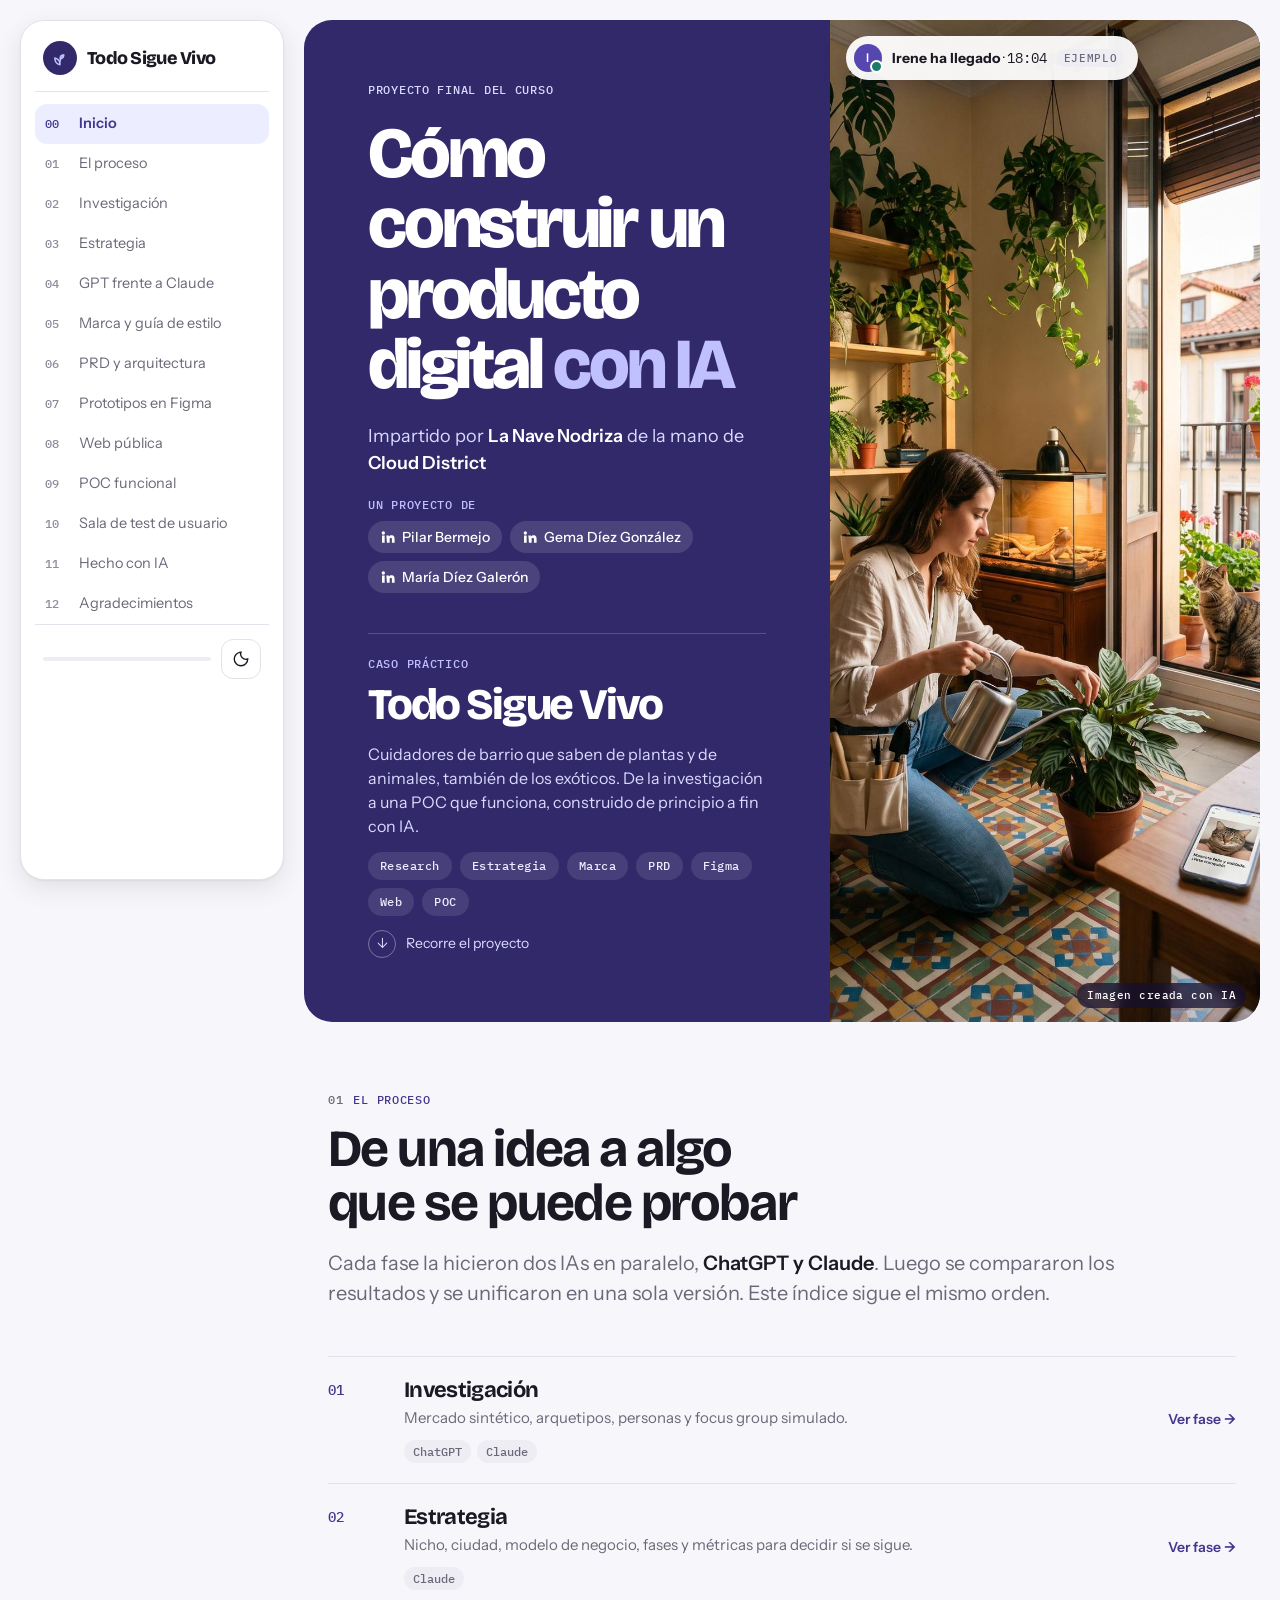
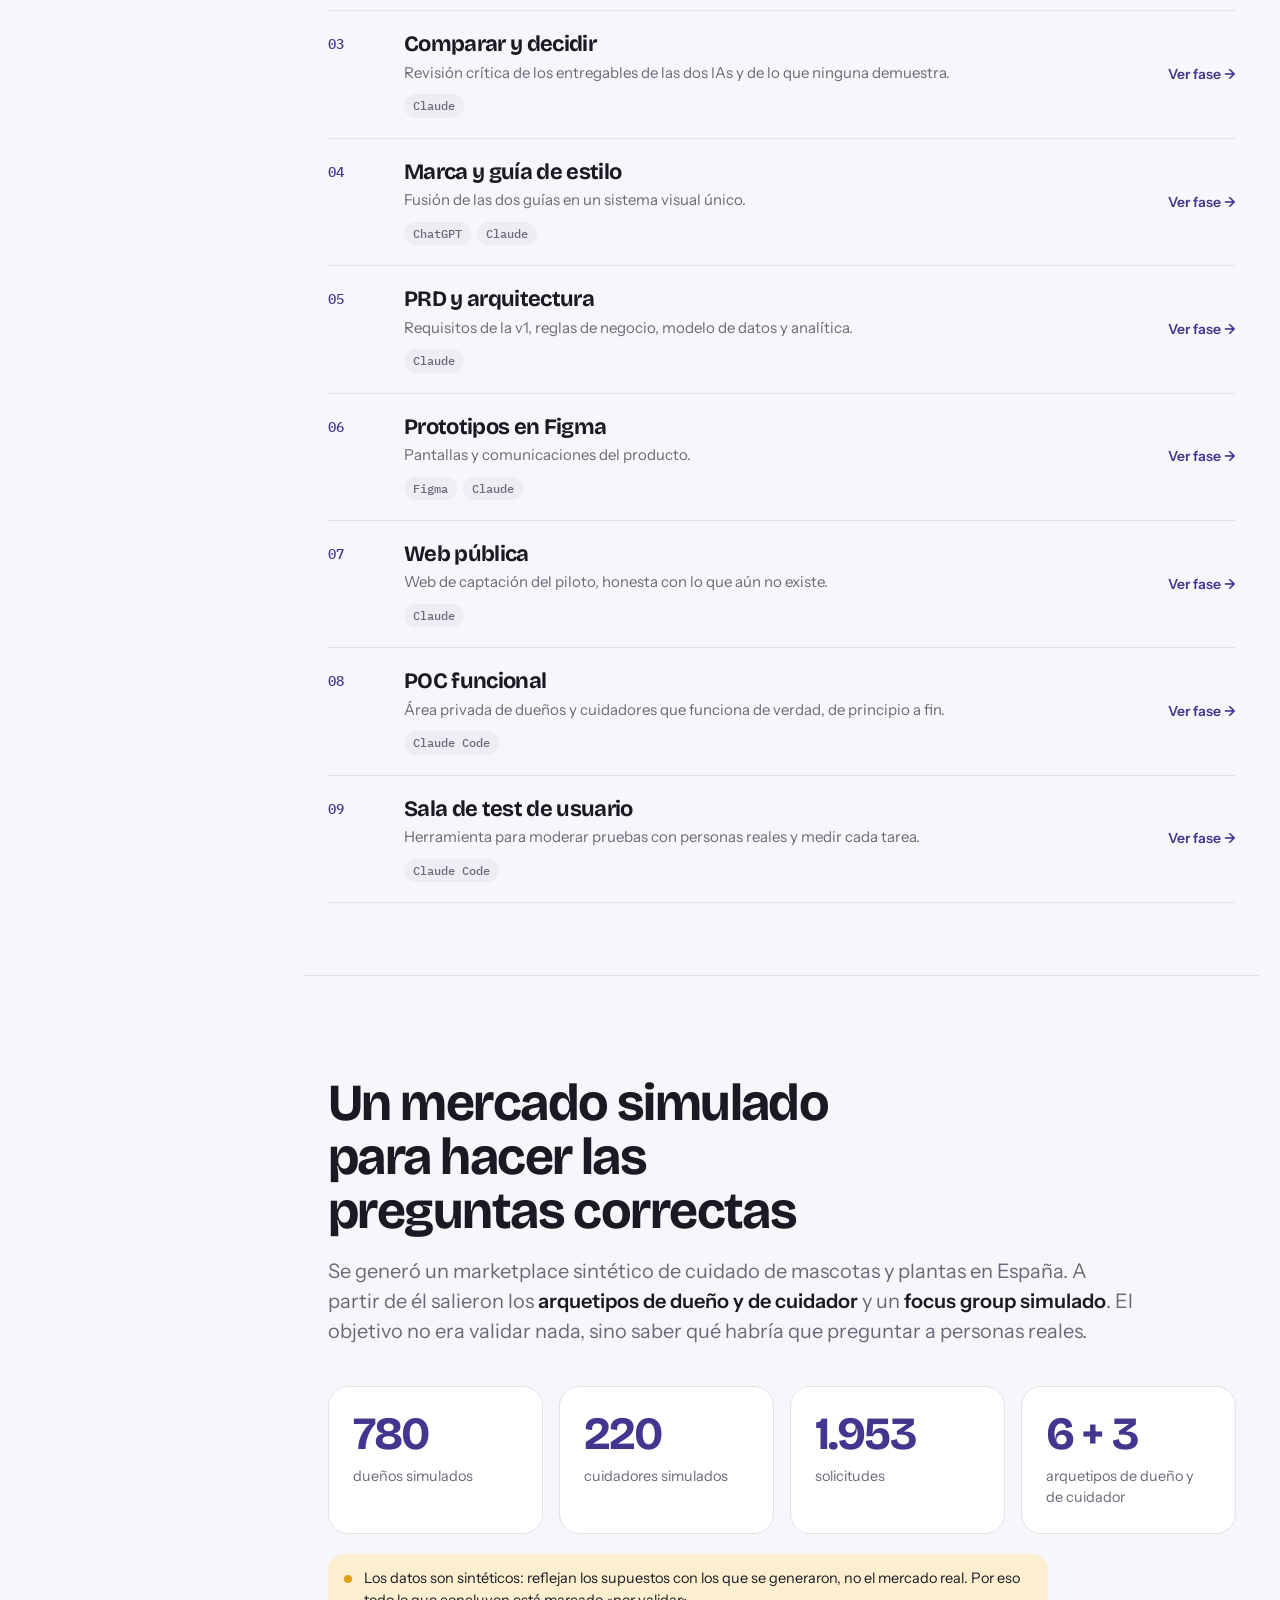
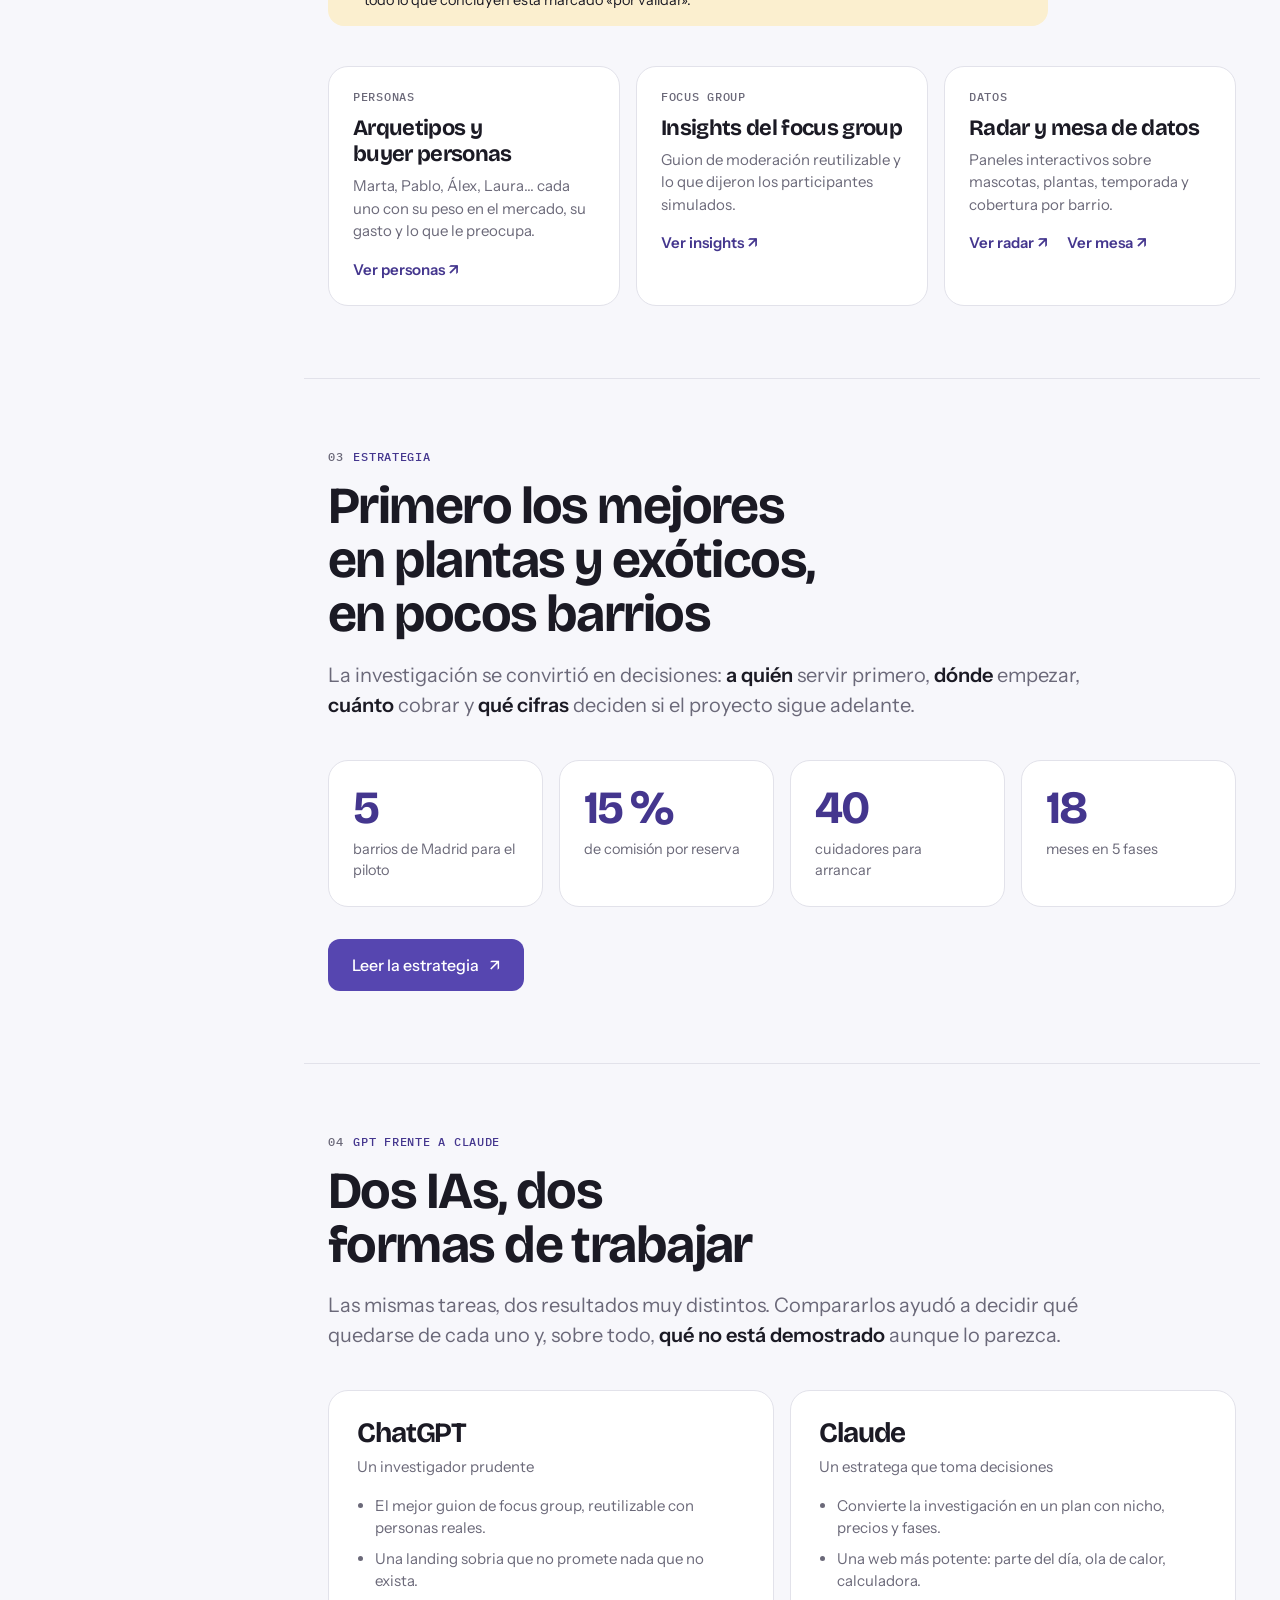
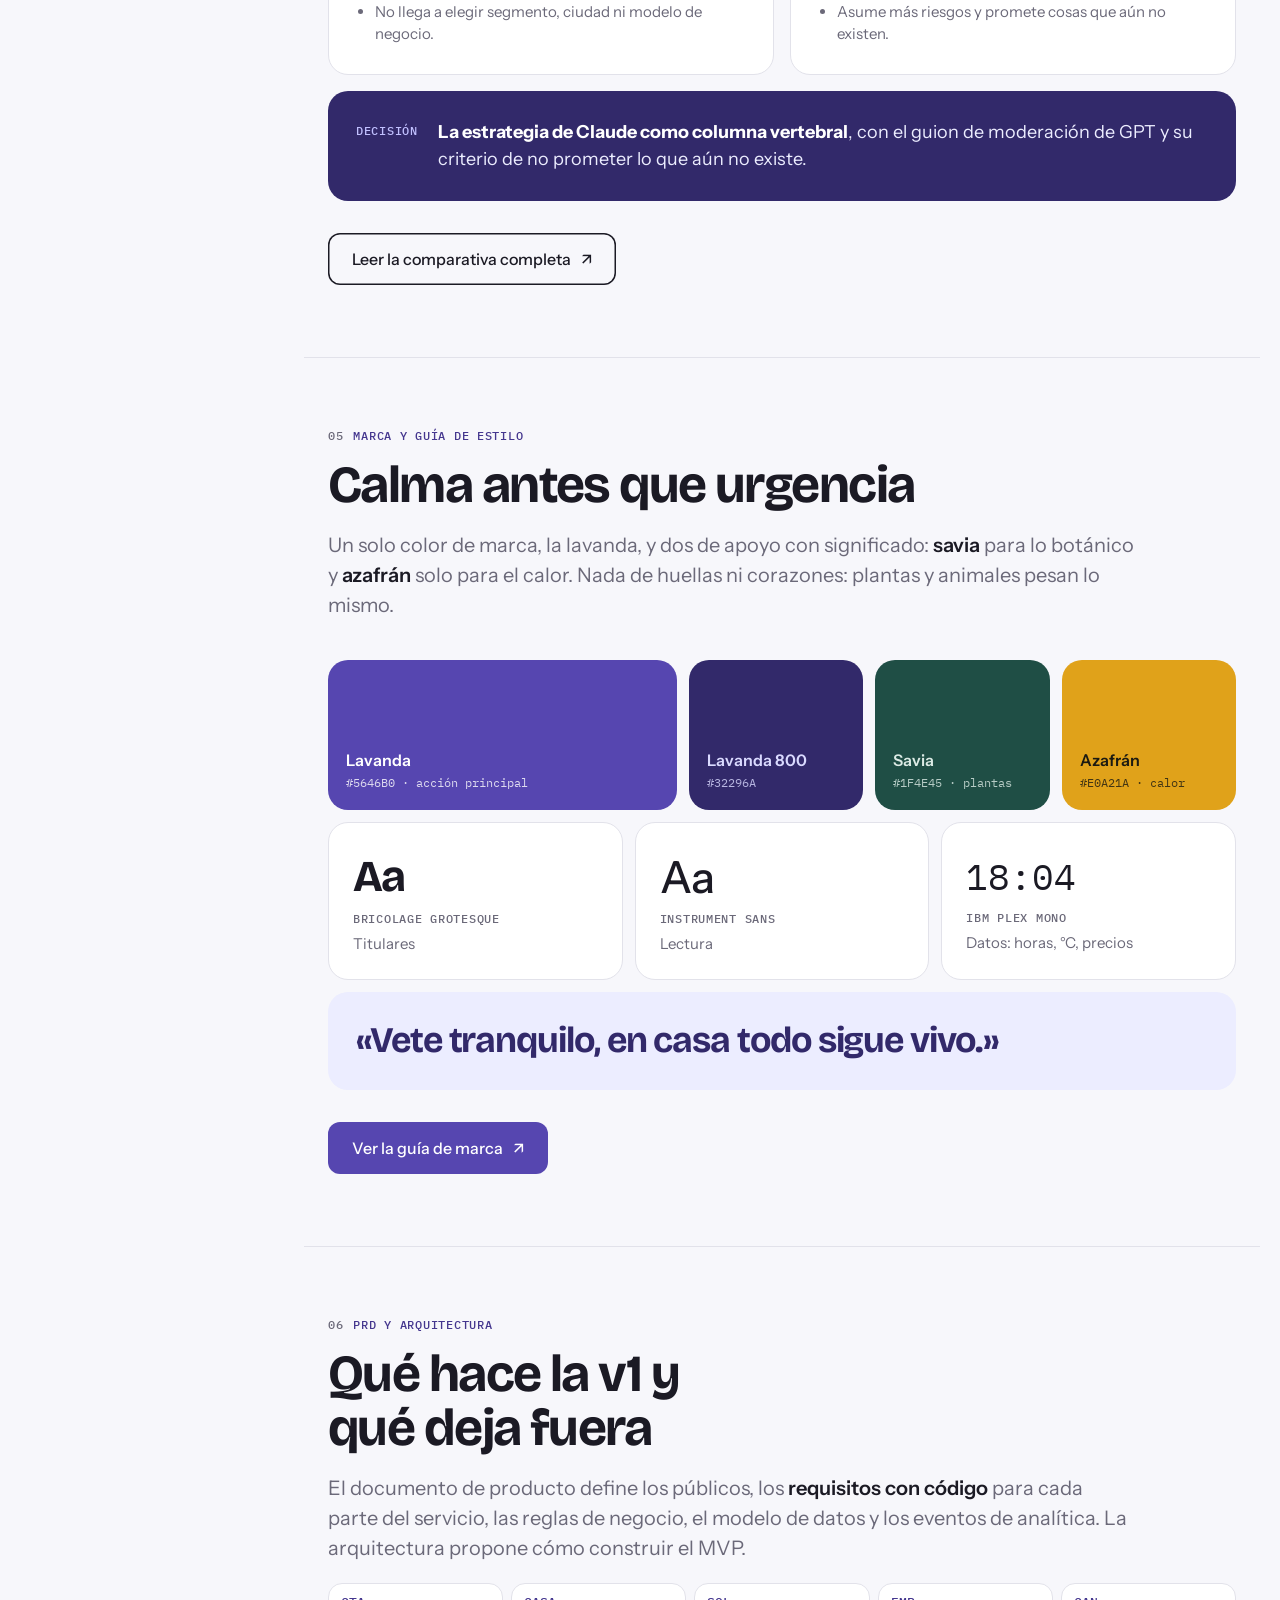
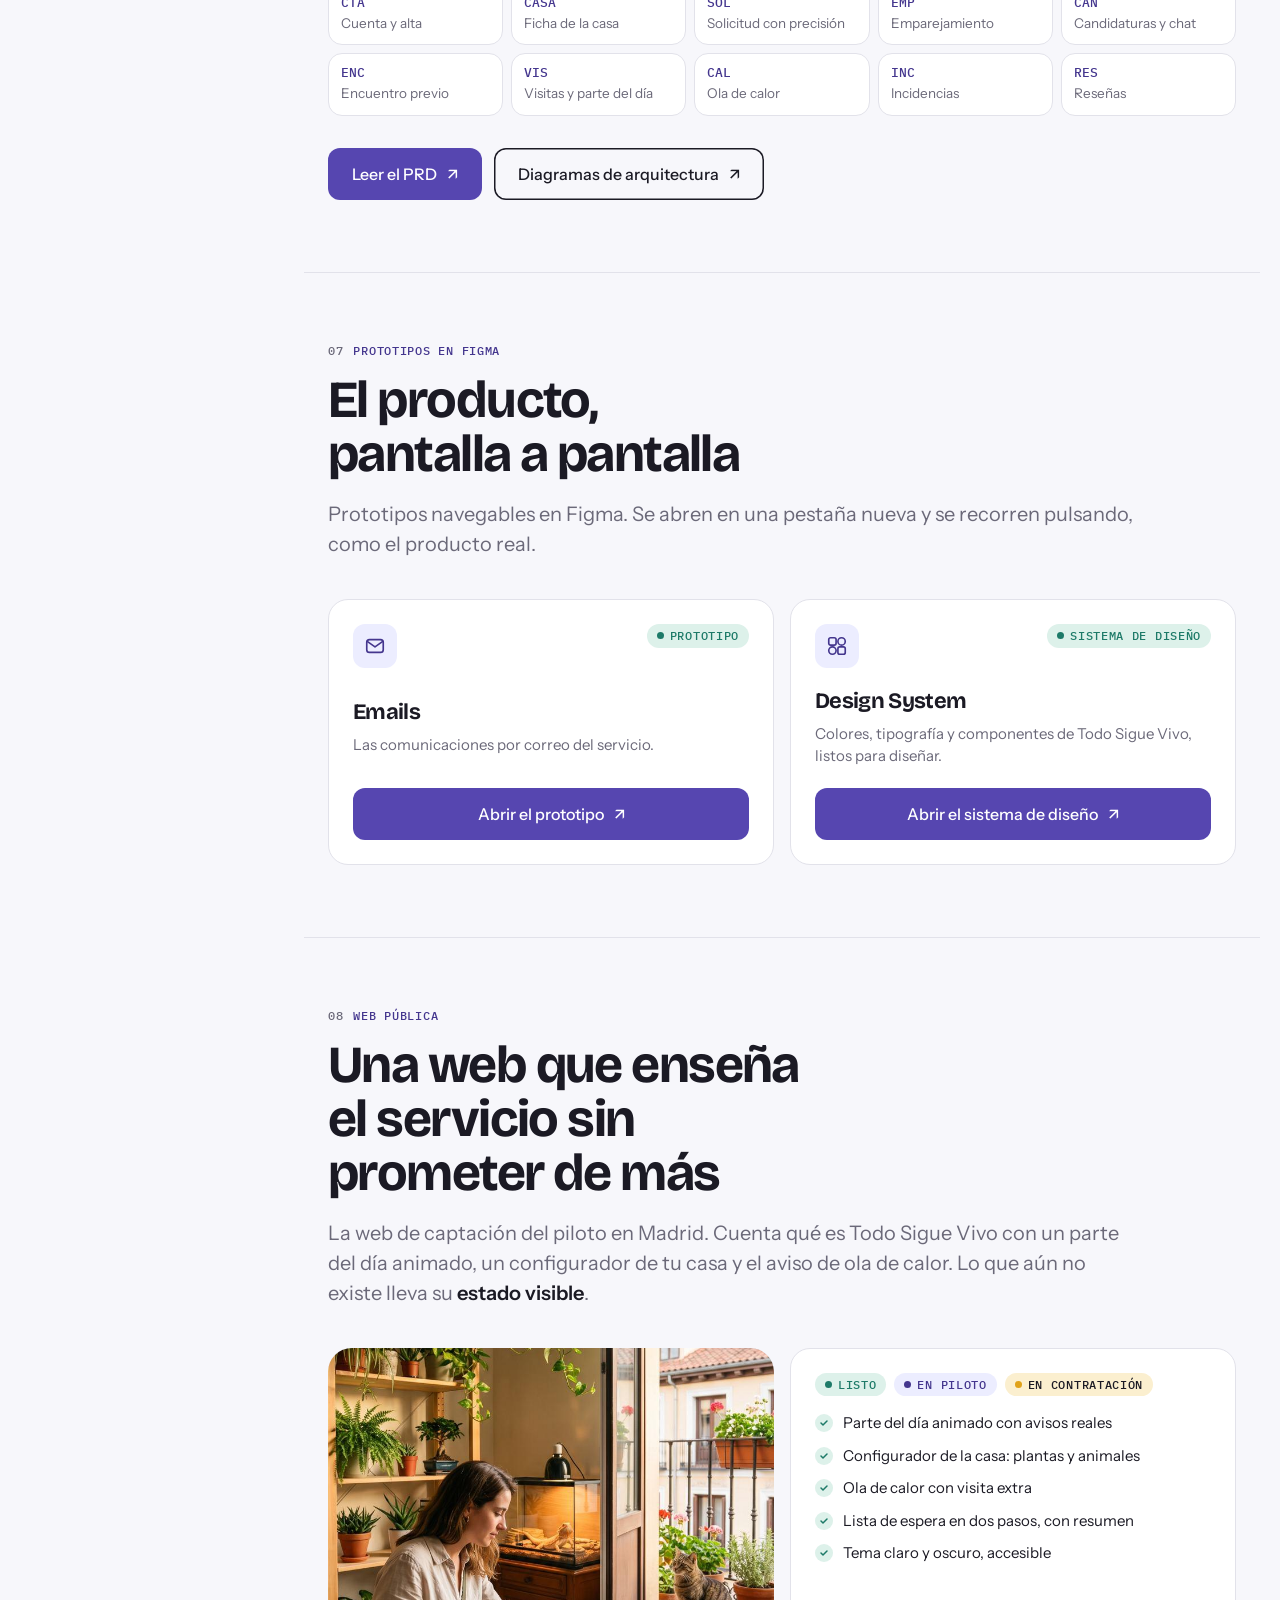
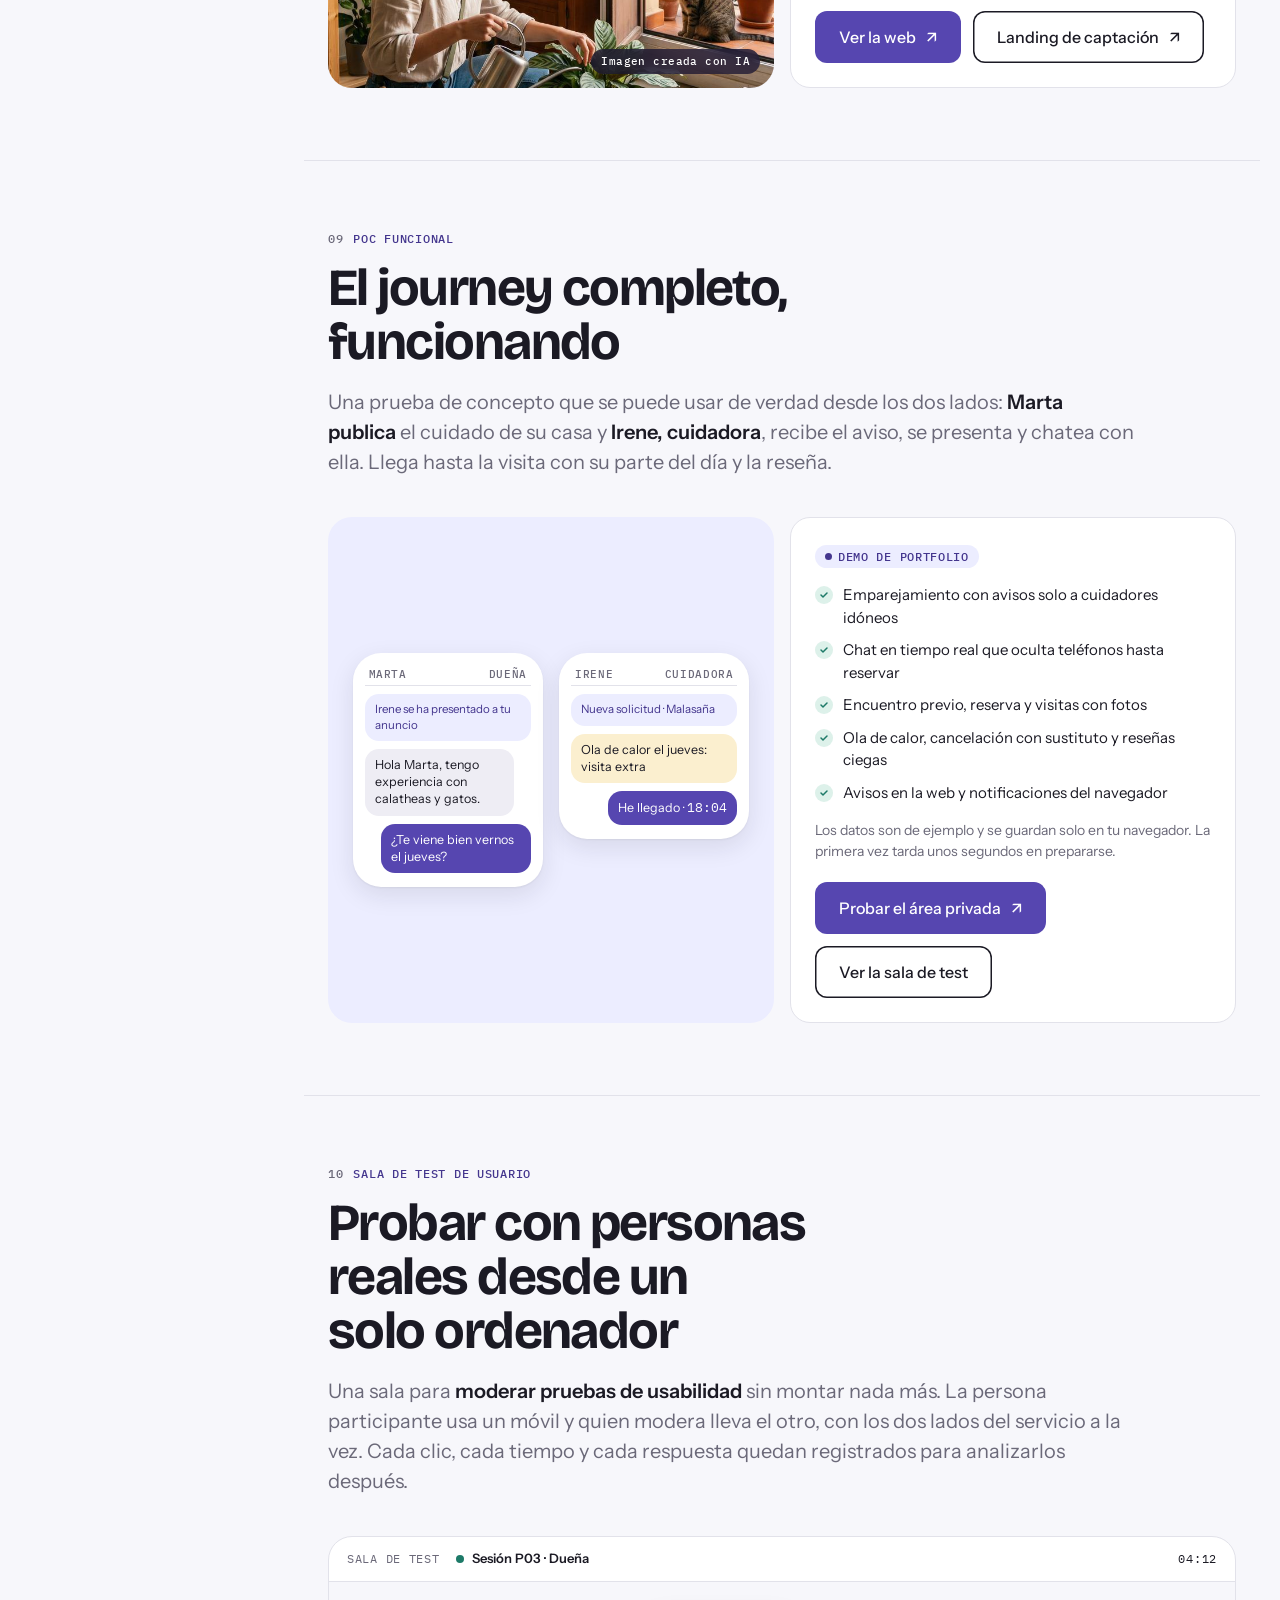
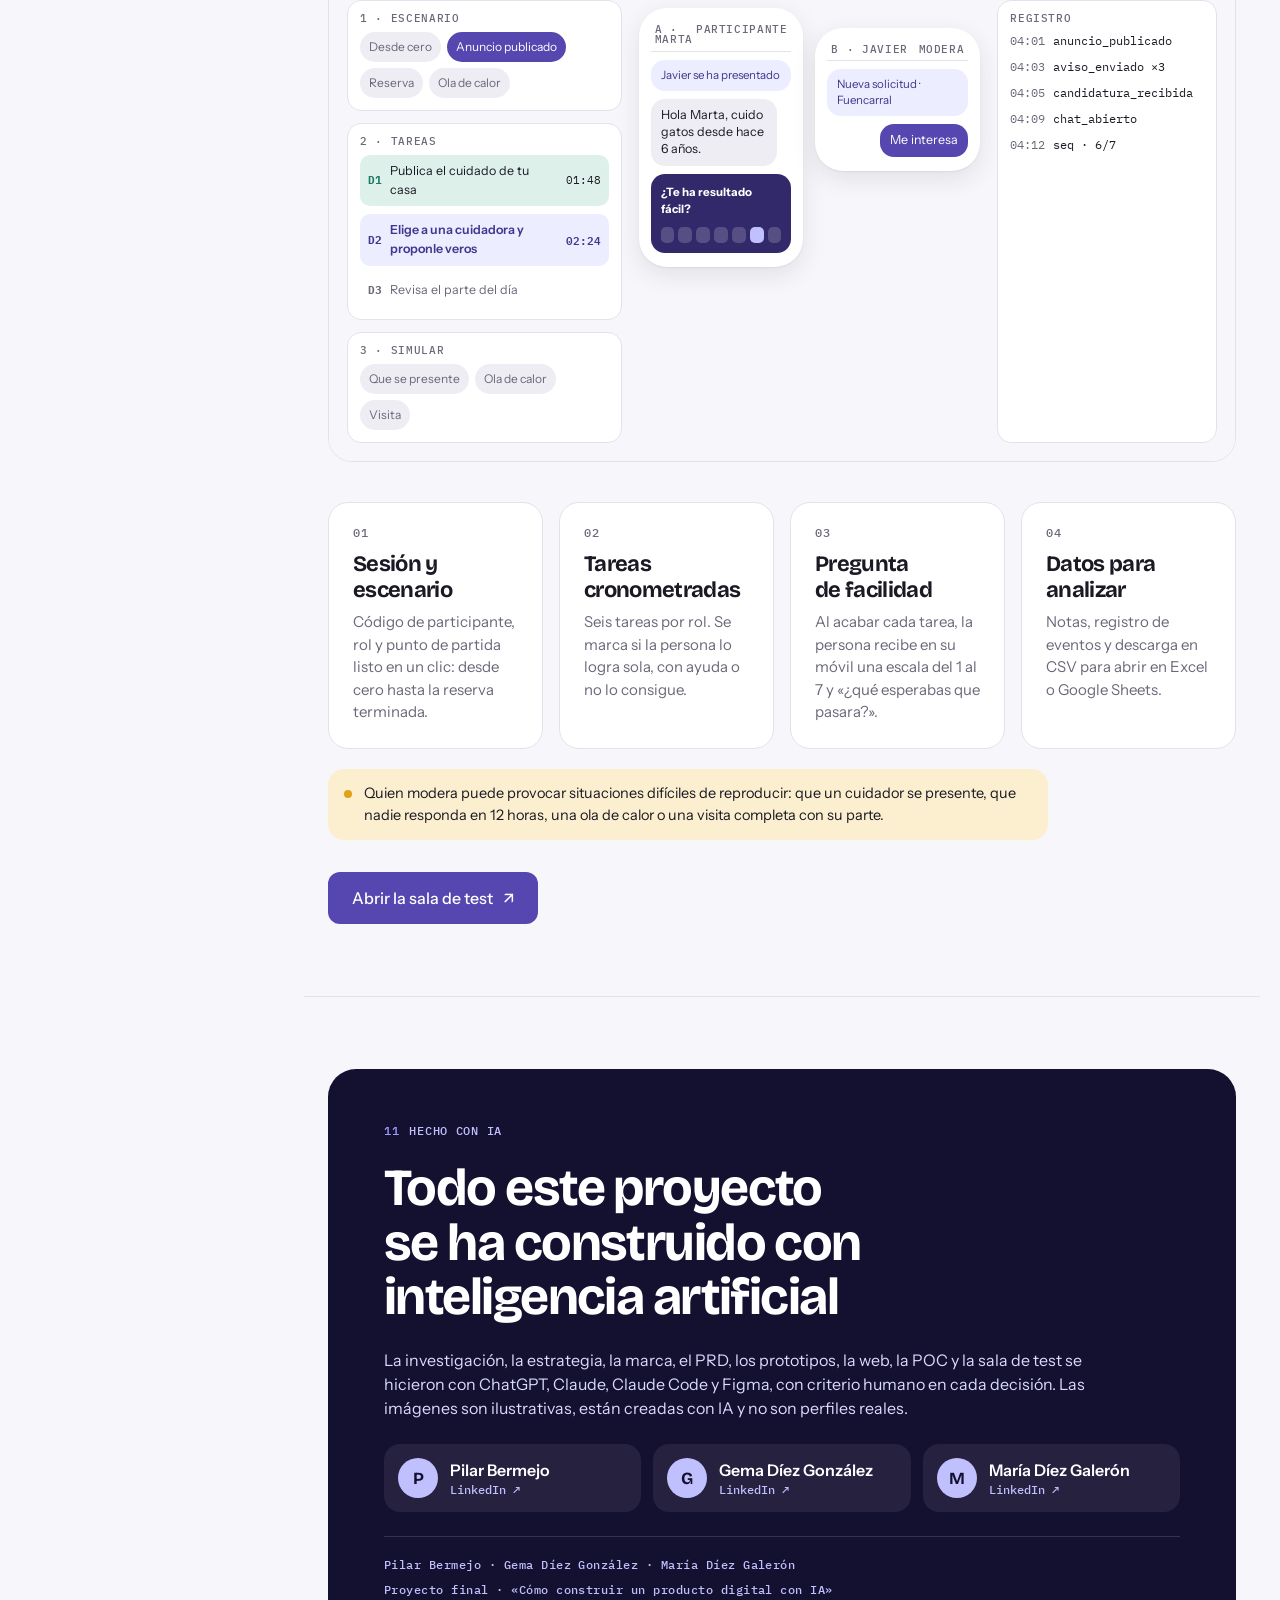
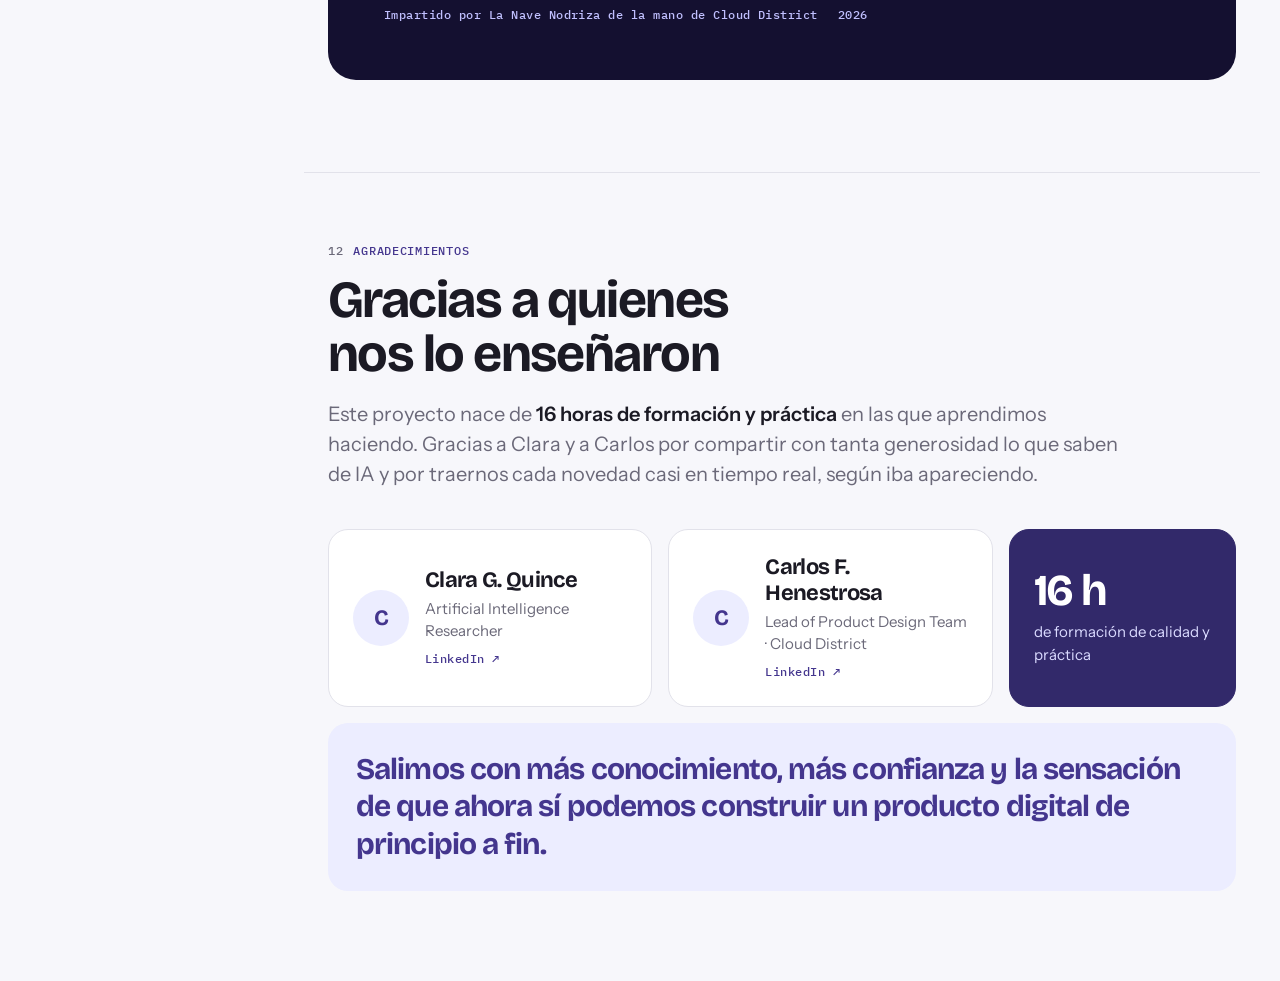
==== commit 05776d12: "Add files via upload" ====
--- a/index.html
+++ b/index.html
@@ -140,9 +140,10 @@
 .hero-photo{position:relative;min-height:340px}
 .hero-photo img{position:absolute;inset:0;width:100%;height:100%;object-fit:cover}
 .ai-note{position:absolute;right:14px;bottom:14px;background:rgba(20,16,48,.72);color:#fff;font:500 11px/1 var(--font-mono);letter-spacing:.04em;padding:7px 10px;border-radius:9999px;backdrop-filter:blur(6px)}
-.live{position:absolute;left:16px;top:16px;background:#fff;color:var(--ink);border-radius:9999px;padding:8px 14px 8px 8px;display:flex;align-items:center;gap:10px;font-size:14px;box-shadow:0 8px 24px rgba(20,16,48,.25)}
-.live .av{width:28px;height:28px;border-radius:50%;background:var(--lavanda-100);color:var(--lavanda-700);display:grid;place-items:center;font:700 13px/1 var(--font-display)}
-.live .ex{font:500 10.5px/1 var(--font-mono);text-transform:uppercase;letter-spacing:.06em;background:var(--muted);color:var(--ink-muted);padding:4px 7px;border-radius:9999px}
+.live{position:absolute;left:16px;top:16px;background:rgba(255,255,255,.94);color:#1B1A24;border-radius:9999px;padding:8px 14px 8px 8px;display:flex;align-items:center;gap:10px;font-size:14px;box-shadow:0 8px 24px rgba(20,16,48,.25)}
+.live .av{width:28px;height:28px;border-radius:50%;background:var(--lavanda-600);color:#fff;display:grid;place-items:center;font:600 12px/1 var(--font-sans);position:relative;flex:none}
+.live .av::after{content:"";position:absolute;right:-1px;bottom:-1px;width:9px;height:9px;border-radius:50%;background:#1D7A68;border:2px solid #fff}
+.live .ex{font:500 10.5px/1 var(--font-mono);text-transform:uppercase;letter-spacing:.06em;background:#EEEDF4;color:#6B6979;padding:4px 7px;border-radius:9999px}
 .facts{display:flex;flex-wrap:wrap;gap:8px}
 .facts span{font:500 12px/1 var(--font-mono);letter-spacing:.04em;padding:8px 12px;border-radius:9999px;background:rgba(255,255,255,.1);color:var(--lavanda-100)}
 .scroll-hint{display:inline-flex;align-items:center;gap:10px;color:var(--lavanda-200);text-decoration:none;font-size:14px}
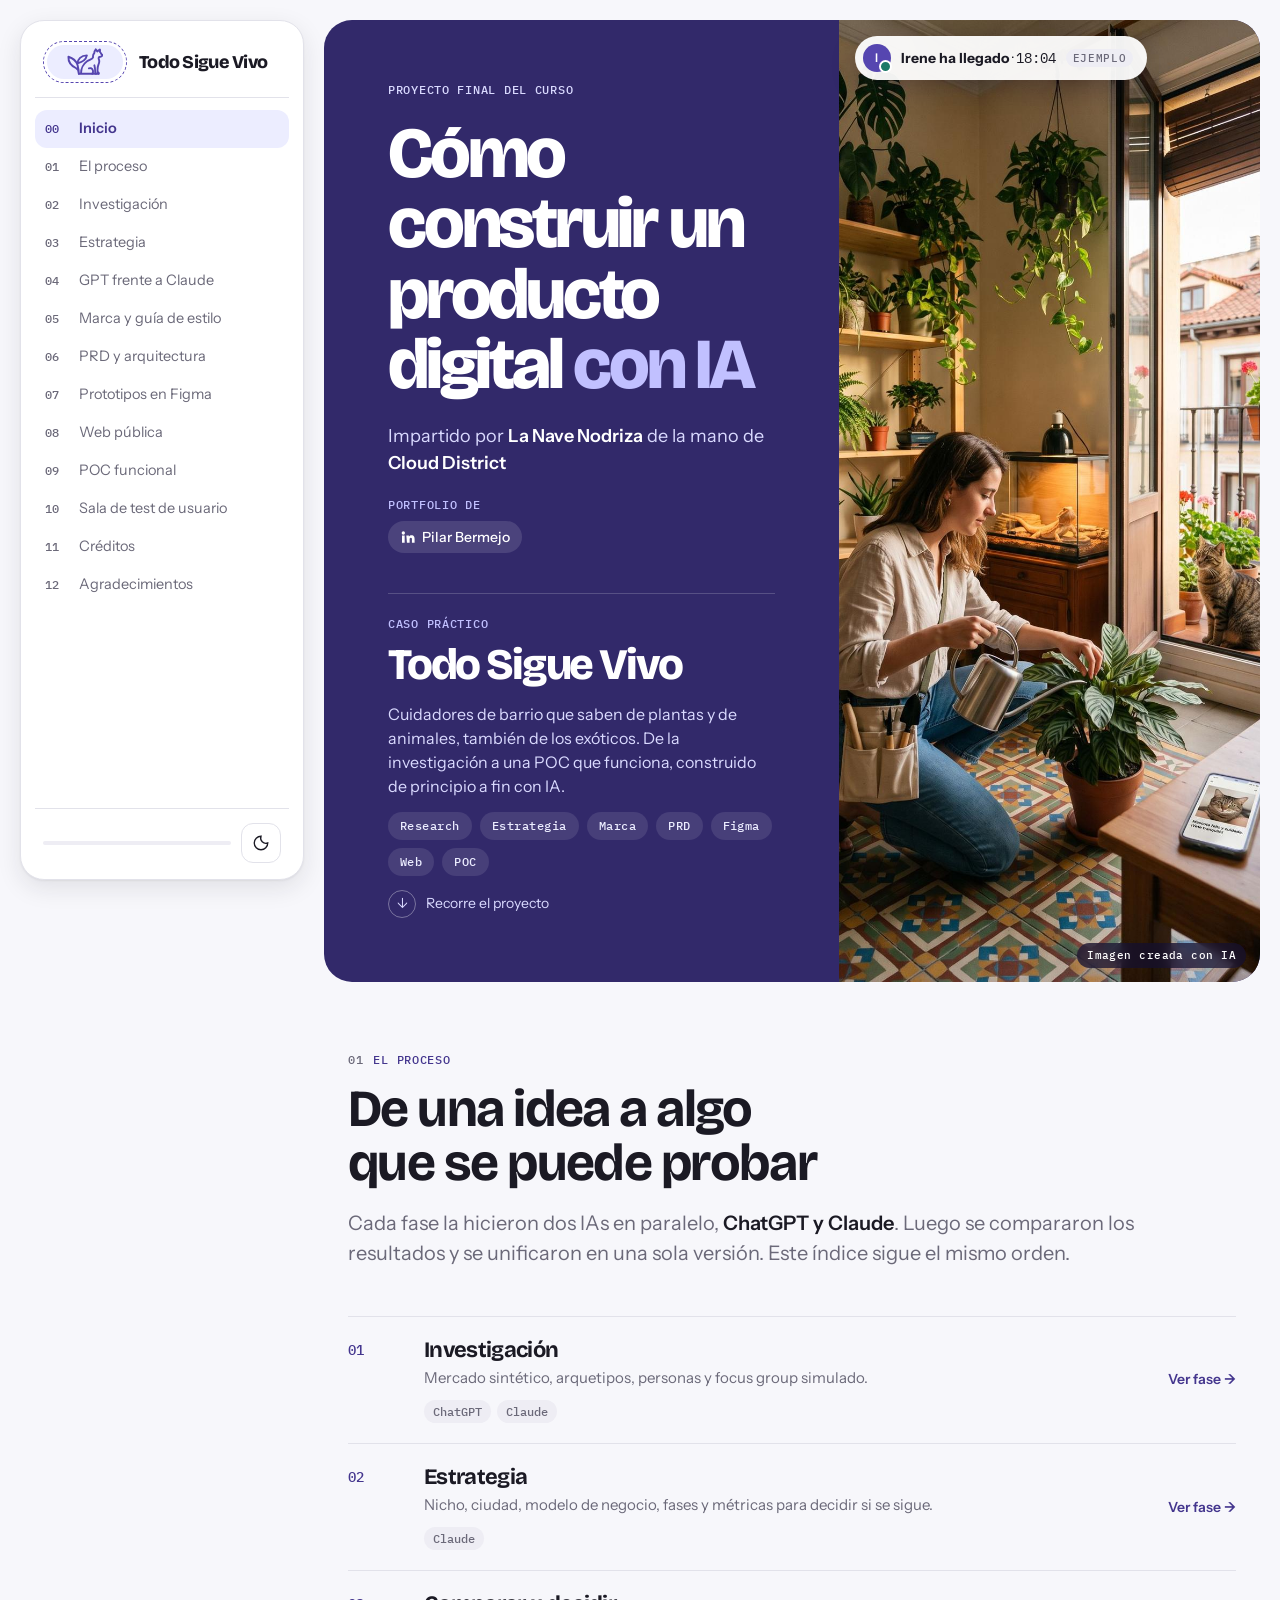
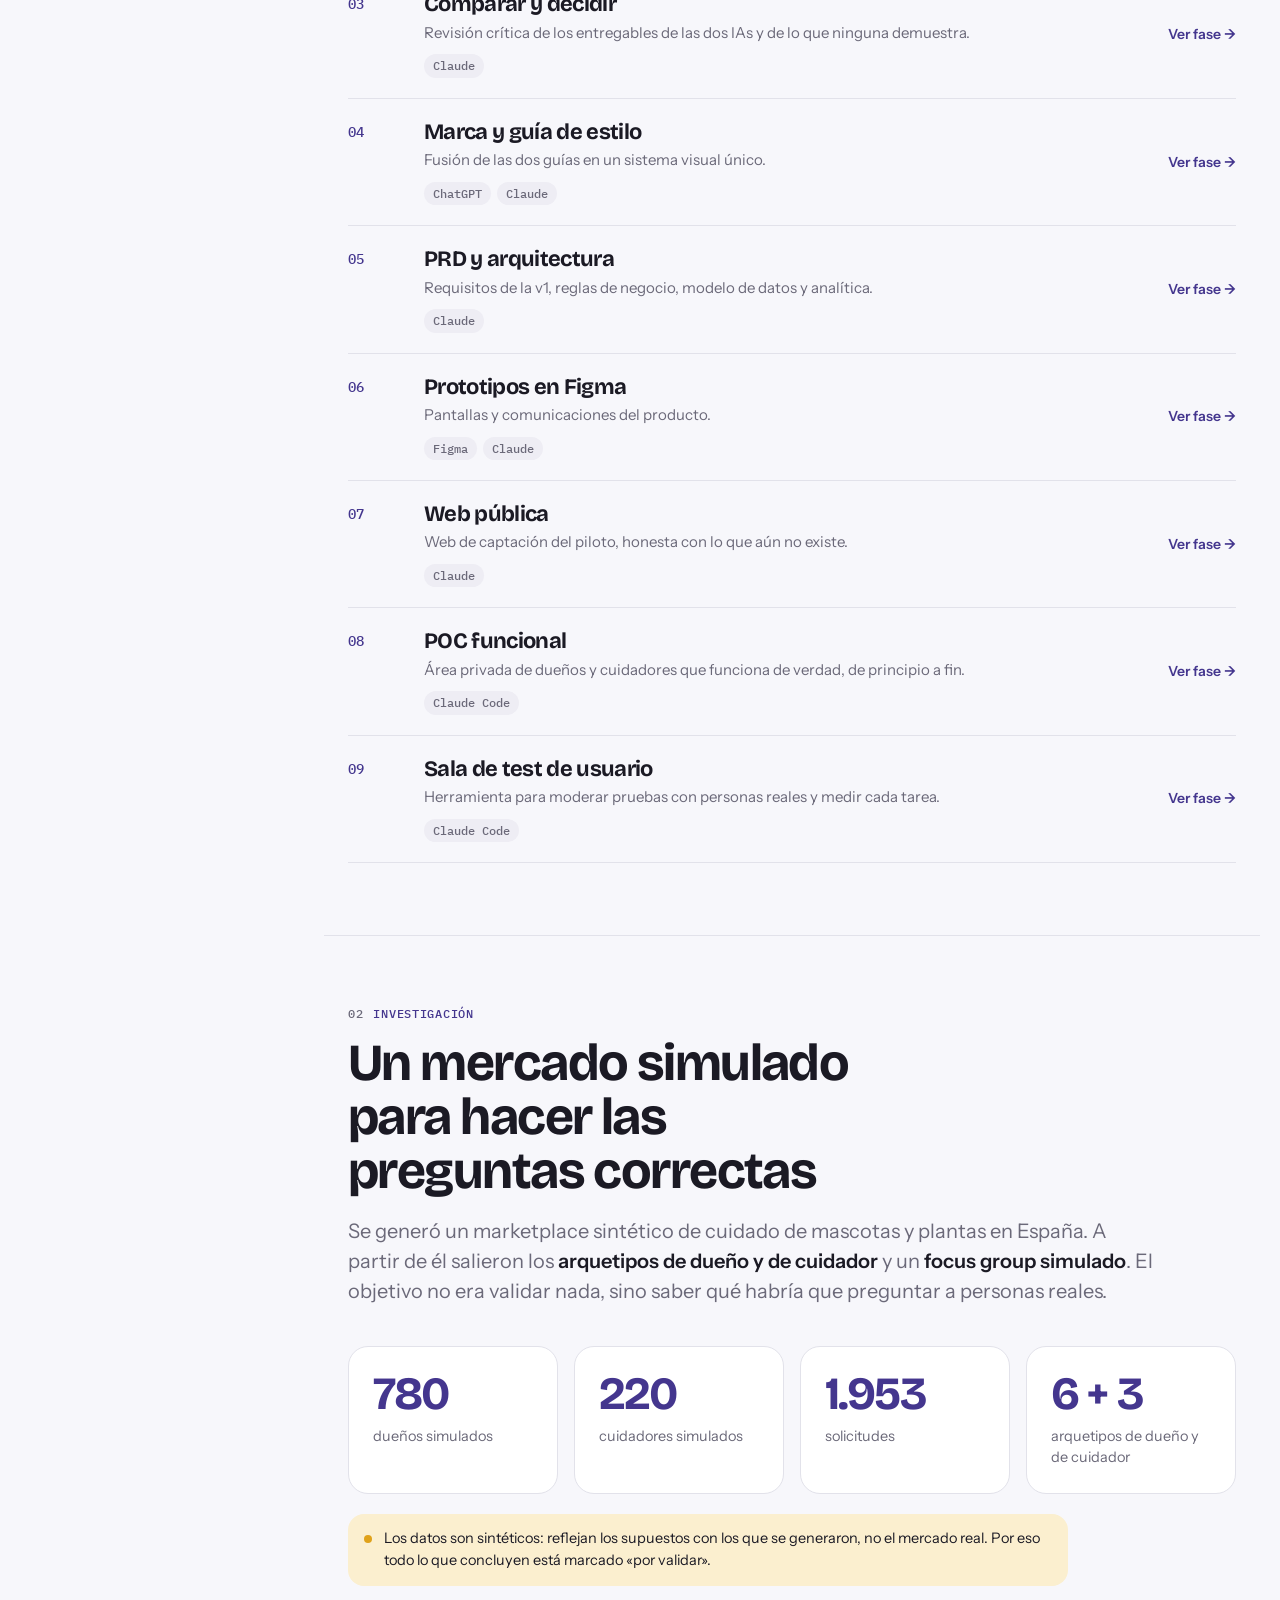
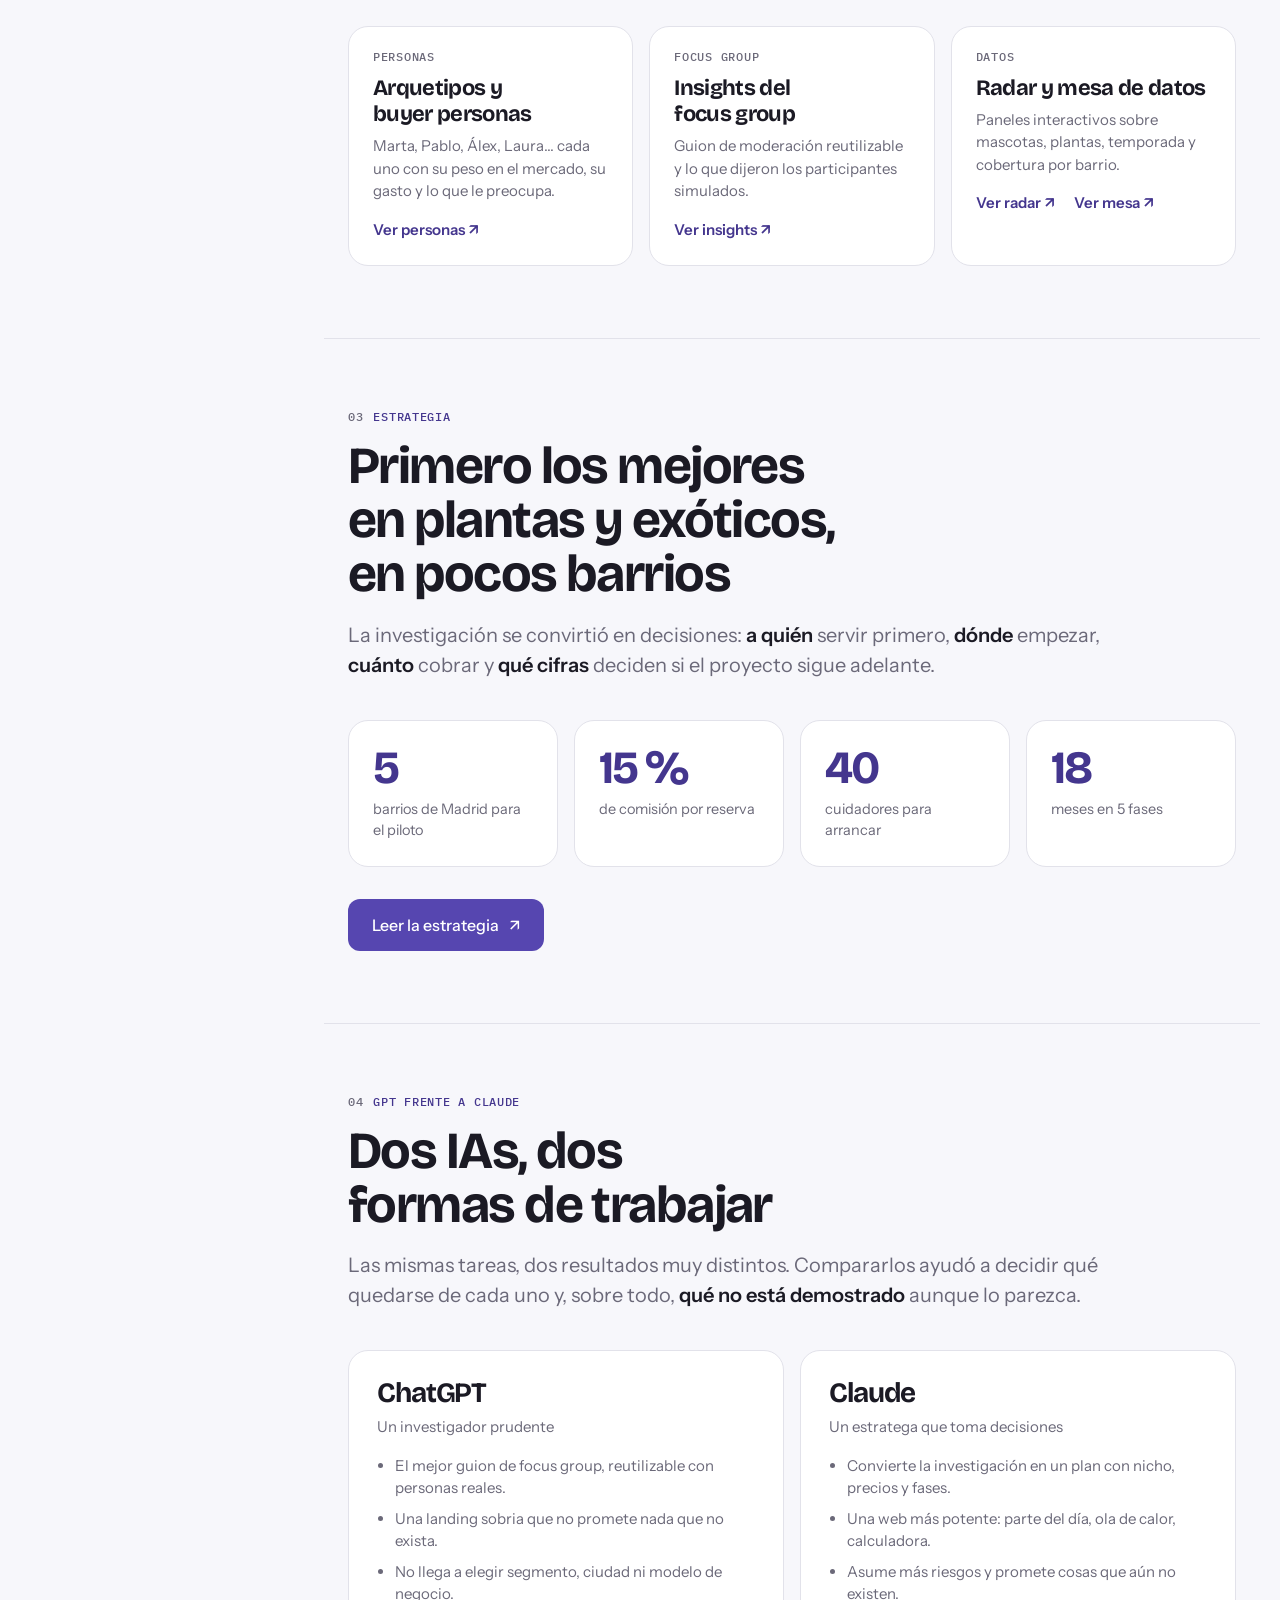
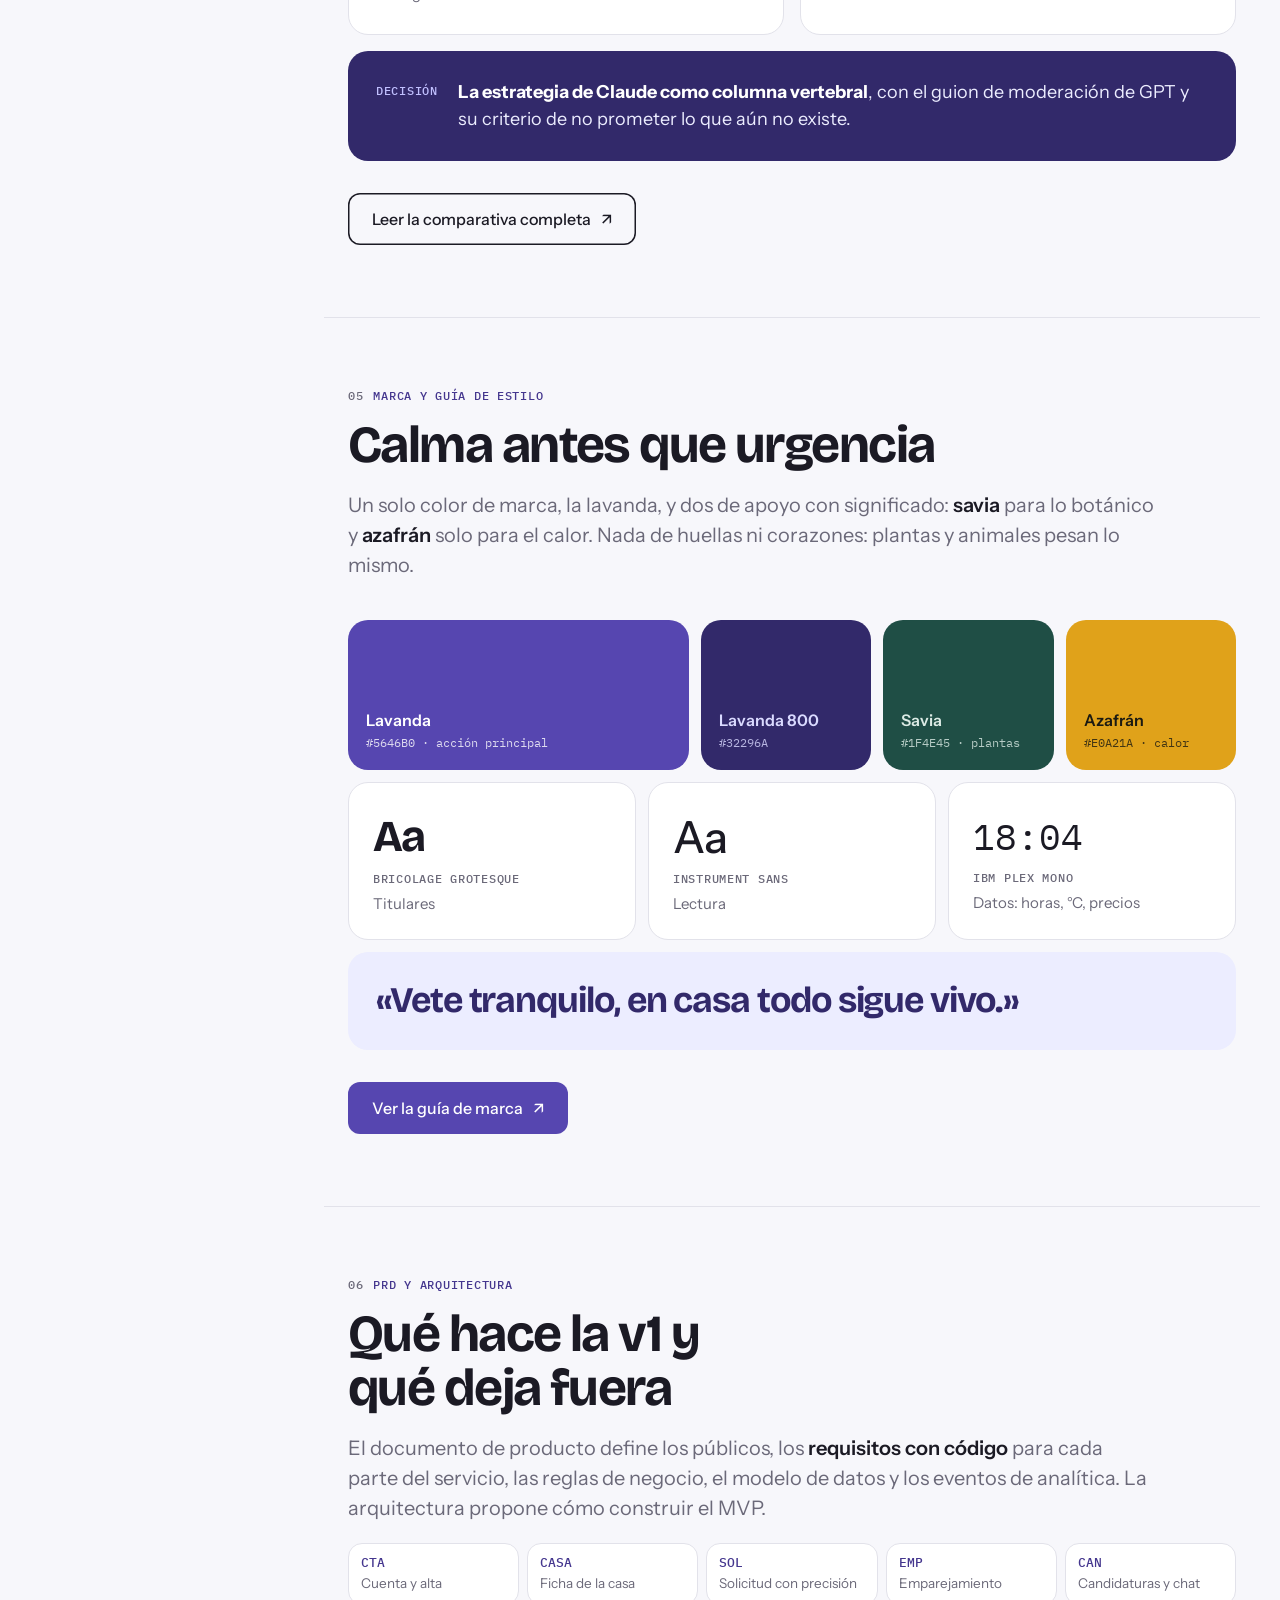
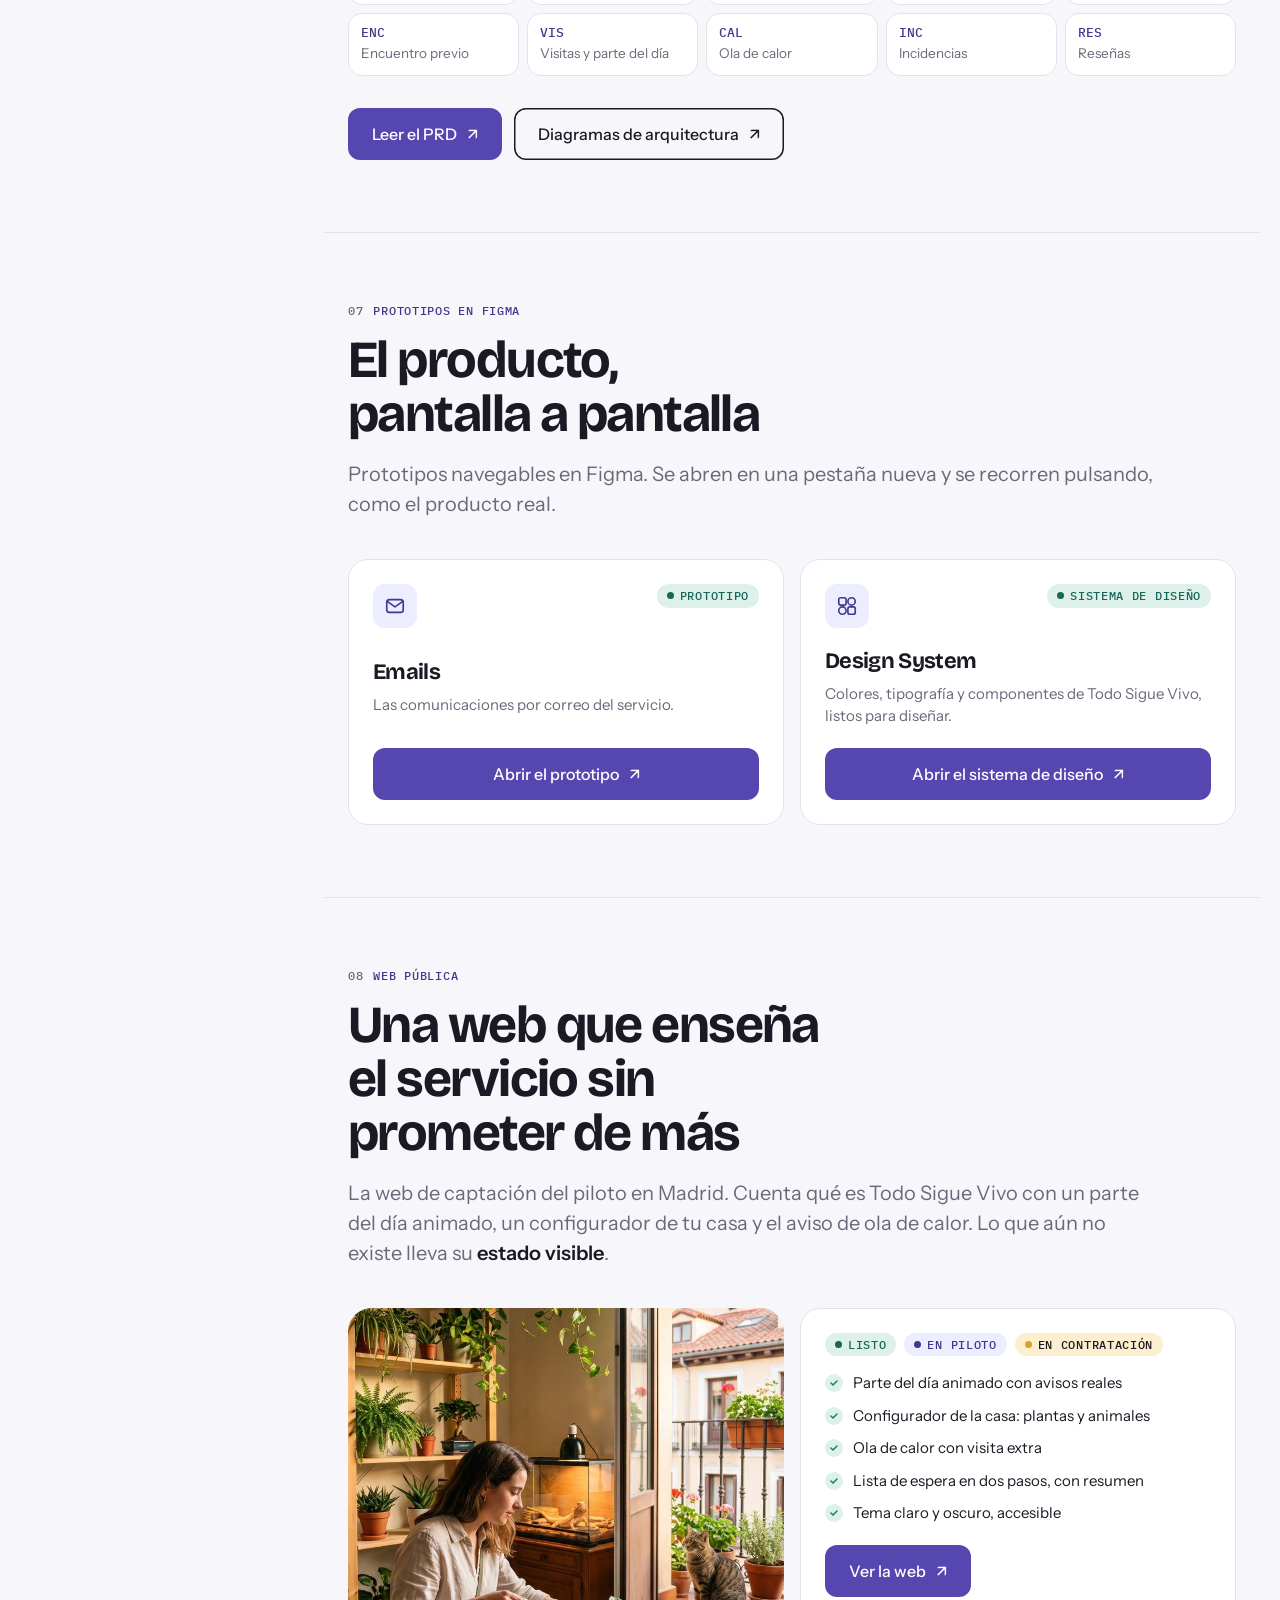
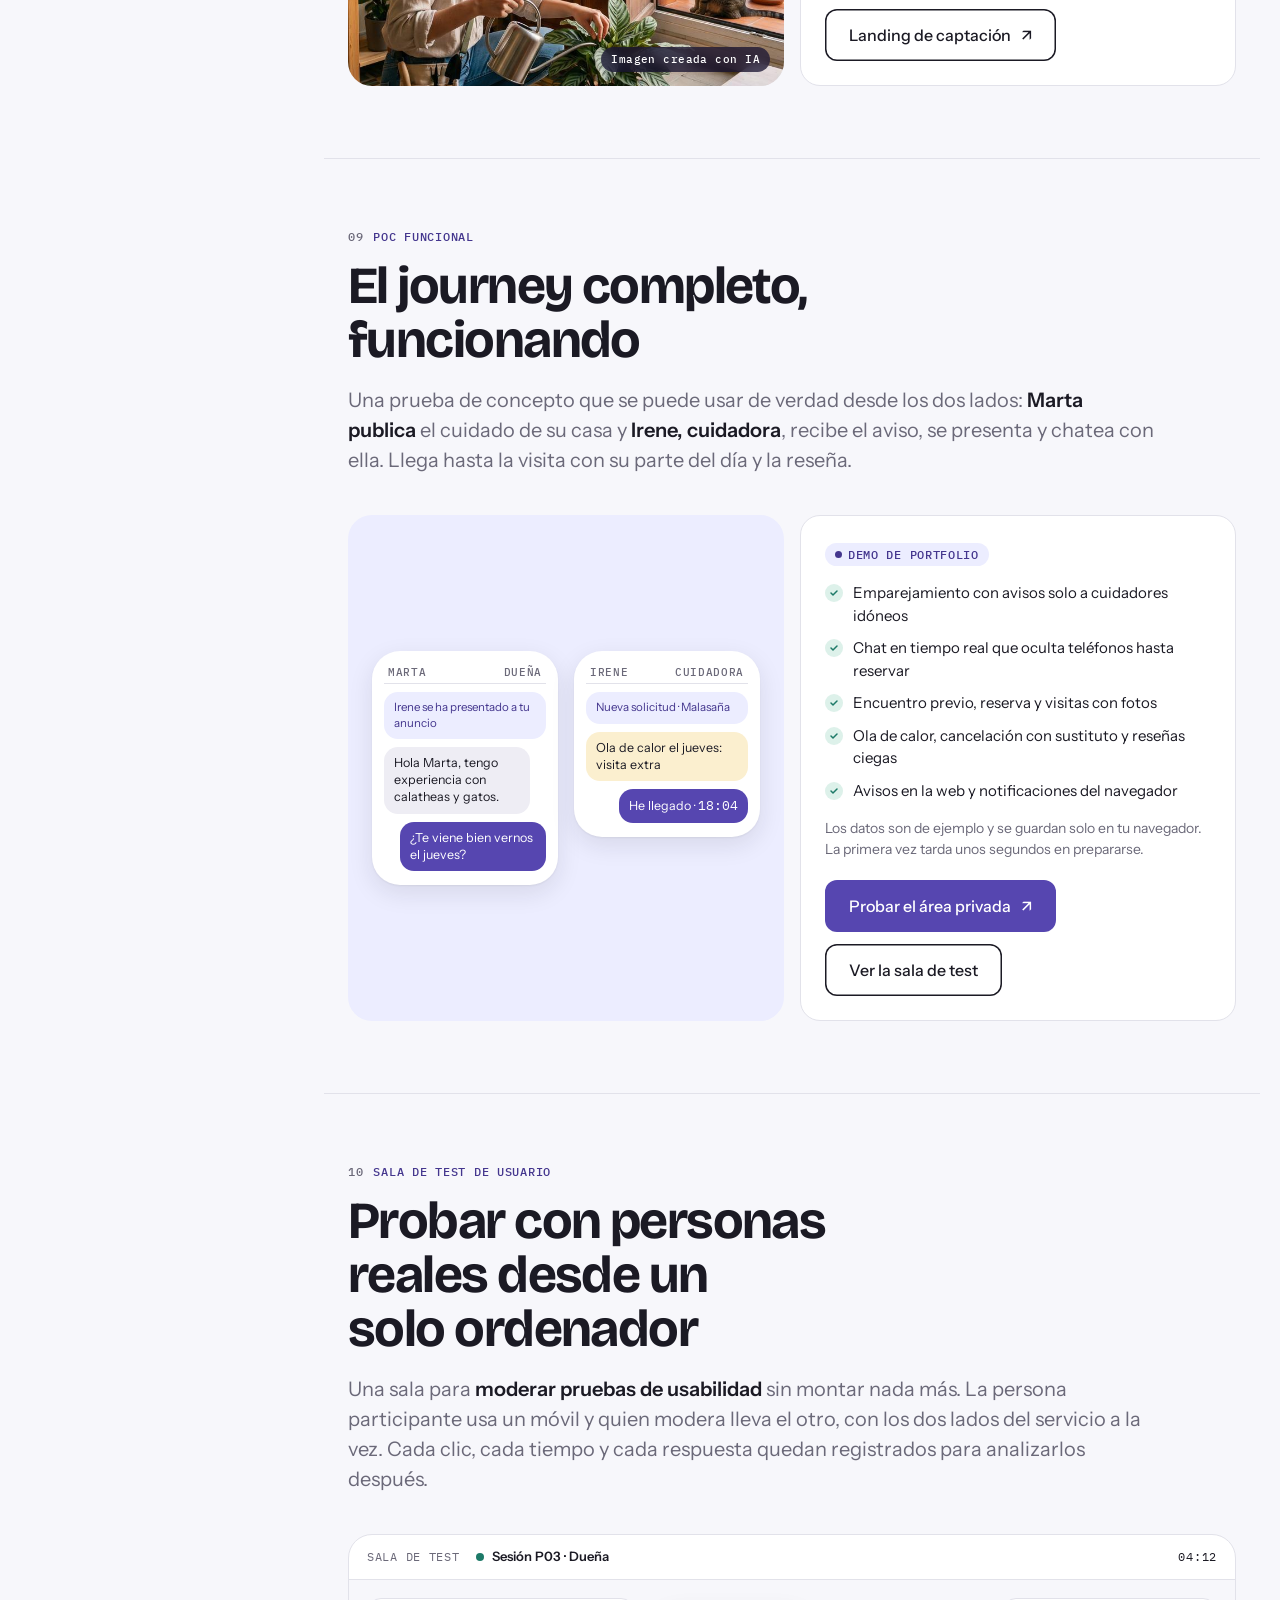
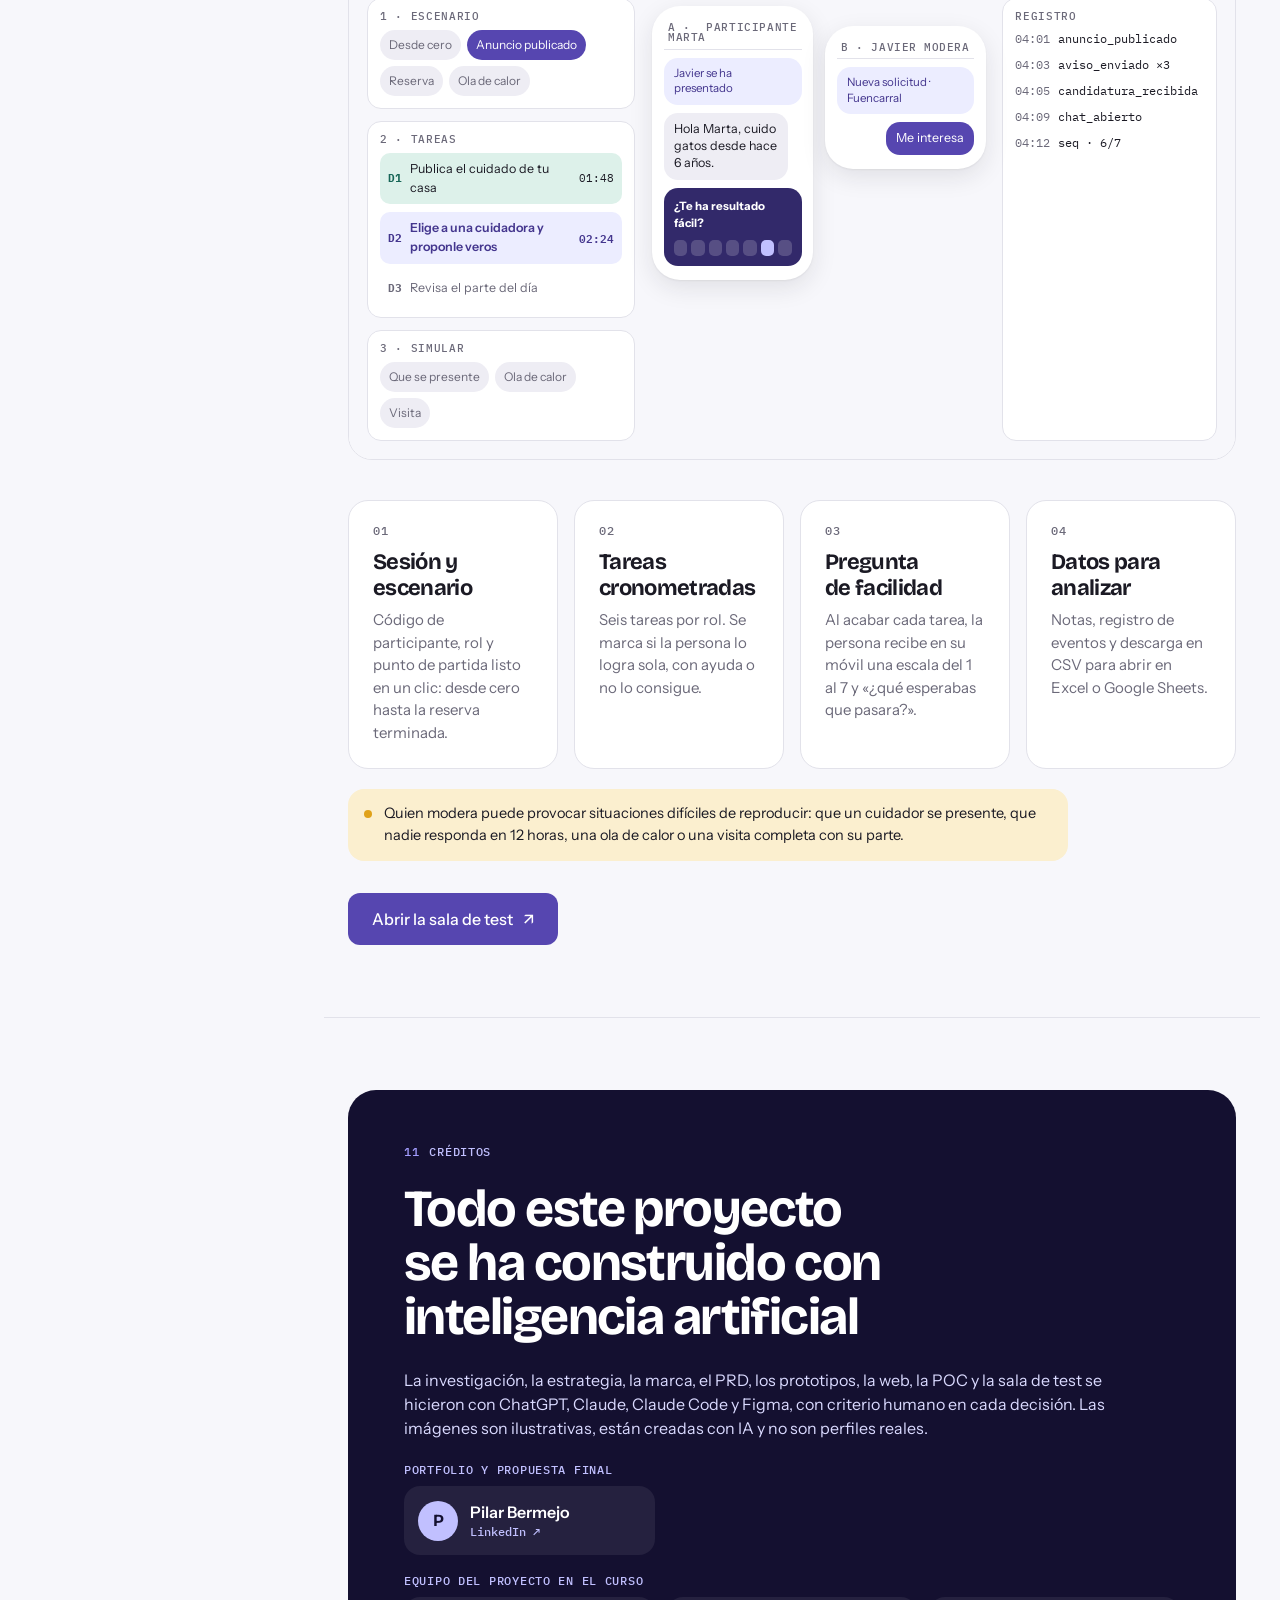
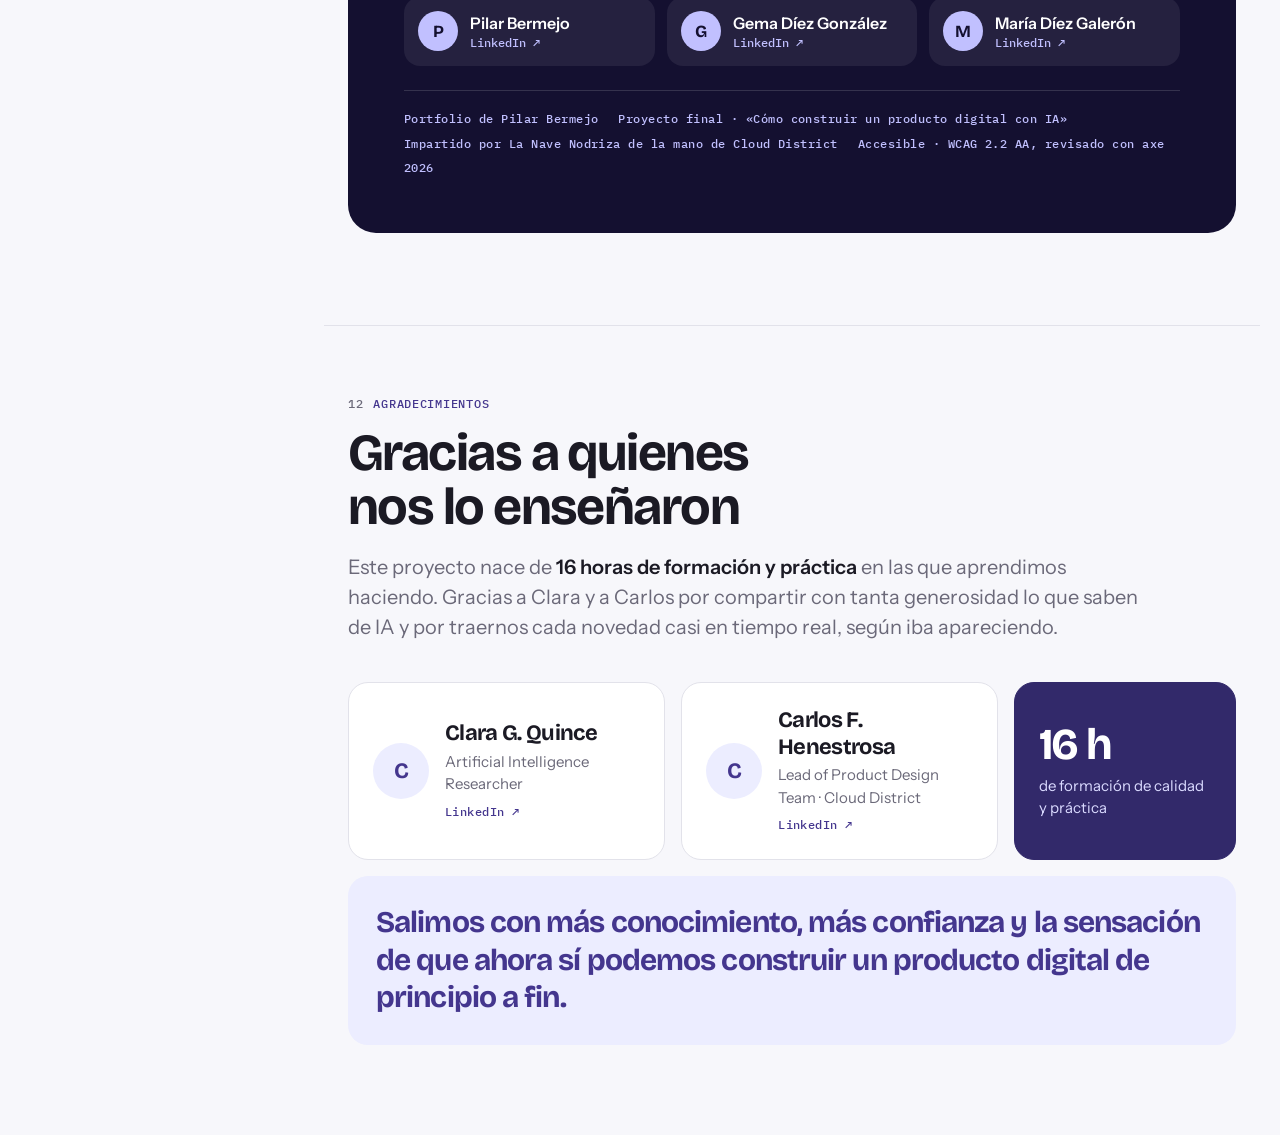
==== commit 30f294fa: "Add files via upload" ====
--- a/index.html
+++ b/index.html
@@ -1,7 +1,7 @@
 <!doctype html>
 <html lang="es"><head><meta charset="utf-8"><meta name="viewport" content="width=device-width,initial-scale=1,viewport-fit=cover">
 <title>Cómo construir un producto digital con IA · Todo Sigue Vivo</title>
-<meta name="description" content="Proyecto final del curso «Cómo construir un producto digital con IA», impartido por La Nave Nodriza de la mano de Cloud District. Caso práctico: Todo Sigue Vivo.">
+<meta name="description" content="Proyecto final del curso «Cómo construir un producto digital con IA», impartido por La Nave Nodriza de la mano de Cloud District. Portfolio de Pilar Bermejo. Caso práctico: Todo Sigue Vivo.">
 <link rel="icon" href="favicon.svg" type="image/svg+xml">
 <link rel="apple-touch-icon" href="apple-touch-icon.png">
 <link rel="preconnect" href="https://fonts.googleapis.com">
@@ -11,25 +11,25 @@
 :root{
   --lavanda-50:#F6F6FE;--lavanda-100:#ECEDFF;--lavanda-200:#DADAFF;--lavanda-300:#C1C0FF;--lavanda-400:#A39DFF;--lavanda-600:#5646B0;--lavanda-700:#44368E;--lavanda-800:#32296A;--lavanda-950:#141030;
   --white:#FFFFFF;--canvas:#F7F7FB;--muted:#EEEDF4;--line:#E2E2EA;--line-strong:#8E8C9C;--ink-muted:#6B6979;--ink:#1B1A24;
-  --savia:#1F4E45;--savia-soft:#DCEBE5;--azafran:#E0A21A;--azafran-soft:#FBEFCF;--success:#1D7A68;--success-soft:#DDF1EA;
+  --savia:#1F4E45;--savia-soft:#DCEBE5;--azafran:#E0A21A;--azafran-soft:#FBEFCF;--success:#1D7A68;--success-text:#176657;--success-soft:#DDF1EA;
   --primary:var(--lavanda-600);--primary-hover:var(--lavanda-700);--on-primary:#FFFFFF;--primary-soft:var(--lavanda-100);--primary-text:var(--lavanda-700);--focus:var(--lavanda-600);
   --font-display:"Bricolage Grotesque",ui-sans-serif,system-ui,sans-serif;
   --font-sans:"Instrument Sans",ui-sans-serif,system-ui,-apple-system,"Segoe UI",sans-serif;
   --font-mono:"IBM Plex Mono",ui-monospace,SFMono-Regular,Menlo,monospace;
   --shadow-float:0 1px 2px rgba(27,26,36,.06),0 8px 24px rgba(27,26,36,.10);
   --ease:cubic-bezier(.2,.8,.2,1);
-  --side:264px;
+  --side:284px;
   color-scheme:light;
 }
 @media (prefers-color-scheme:dark){:root:not([data-theme="light"]){
   color-scheme:dark;--white:#1C1A2B;--canvas:#131120;--muted:#252336;--line:#2E2B40;--line-strong:#6F6C82;--ink-muted:#A9A6BC;--ink:#EEEDF5;
-  --savia:#7CC4B0;--savia-soft:#173029;--azafran:#F0B53A;--azafran-soft:#3A2E12;--success:#5FD0B6;--success-soft:#16302A;
+  --savia:#7CC4B0;--savia-soft:#173029;--azafran:#F0B53A;--azafran-soft:#3A2E12;--success:#5FD0B6;--success-text:#5FD0B6;--success-soft:#16302A;
   --primary:#A39DFF;--primary-hover:var(--lavanda-300);--on-primary:var(--lavanda-950);--primary-soft:#2A2548;--primary-text:var(--lavanda-300);--focus:var(--lavanda-400);
   --shadow-float:0 1px 2px rgba(0,0,0,.3),0 8px 24px rgba(0,0,0,.35);
 }}
 :root[data-theme="dark"]{
   color-scheme:dark;--white:#1C1A2B;--canvas:#131120;--muted:#252336;--line:#2E2B40;--line-strong:#6F6C82;--ink-muted:#A9A6BC;--ink:#EEEDF5;
-  --savia:#7CC4B0;--savia-soft:#173029;--azafran:#F0B53A;--azafran-soft:#3A2E12;--success:#5FD0B6;--success-soft:#16302A;
+  --savia:#7CC4B0;--savia-soft:#173029;--azafran:#F0B53A;--azafran-soft:#3A2E12;--success:#5FD0B6;--success-text:#5FD0B6;--success-soft:#16302A;
   --primary:#A39DFF;--primary-hover:var(--lavanda-300);--on-primary:var(--lavanda-950);--primary-soft:#2A2548;--primary-text:var(--lavanda-300);--focus:var(--lavanda-400);
   --shadow-float:0 1px 2px rgba(0,0,0,.3),0 8px 24px rgba(0,0,0,.35);
 }
@@ -47,14 +47,17 @@
 
 /* ===== menú lateral flotante ===== */
 .side{position:fixed;left:20px;top:20px;bottom:20px;width:var(--side);z-index:40;background:var(--white);border:1px solid var(--line);border-radius:24px;box-shadow:var(--shadow-float);display:flex;flex-direction:column;padding:20px 14px 16px;transition:background .4s,border-color .4s}
-.side-brand{display:flex;align-items:center;gap:10px;padding:0 8px 16px;border-bottom:1px solid var(--line);text-decoration:none}
-.side-brand .dot{width:34px;height:34px;border-radius:9999px;background:var(--lavanda-800);display:grid;place-items:center;flex:none}
-.side-brand b{font:800 18px/1 var(--font-display);letter-spacing:-.04em;display:block}
+.side-brand{display:flex;align-items:center;gap:10px;padding:0 8px 14px;border-bottom:1px solid var(--line);text-decoration:none}
+.side-brand .logo{width:76px;height:34px;border-radius:9999px;background:var(--primary-soft);color:var(--primary);outline:1.5px dashed var(--primary);outline-offset:3px;display:grid;place-items:center;flex:none;margin:4px 6px 4px 4px}
+.side-brand .logo svg{height:80%;width:auto;display:block}
+.side-brand b{font:800 18px/1 var(--font-display);letter-spacing:-.04em;display:block;white-space:nowrap}
 .side-brand small{font:500 11px/1.3 var(--font-mono);letter-spacing:.06em;text-transform:uppercase;color:var(--ink-muted)}
-.toc{list-style:none;margin:12px 0 0;padding:0;overflow-y:auto;flex:1;scrollbar-width:thin}
-.toc a{display:flex;align-items:center;gap:12px;min-height:40px;padding:6px 10px;border-radius:12px;text-decoration:none;color:var(--ink-muted);font-size:14.5px;position:relative;transition:background .2s,color .2s}
+@media (min-width:901px) and (max-height:820px){.side{padding:16px 12px 12px}.toc a{min-height:34px;padding:3px 10px;font-size:14px}.toc{margin-top:8px}.side-foot{padding-top:10px}}
+.side nav{flex:1;min-height:0;display:flex;flex-direction:column}
+.toc{list-style:none;margin:12px 0 0;padding:0;overflow-y:auto;flex:1;min-height:0;overscroll-behavior:contain;scrollbar-width:thin}
+.toc a{display:flex;align-items:center;gap:12px;min-height:38px;padding:5px 10px;border-radius:12px;text-decoration:none;color:var(--ink-muted);font-size:14.5px;position:relative;transition:background .2s,color .2s}
 .toc a:hover{background:var(--muted);color:var(--ink)}
-.toc .n{font:500 12px/1 var(--font-mono);width:22px;flex:none;color:var(--line-strong);transition:color .2s}
+.toc .n{font:500 12px/1 var(--font-mono);width:22px;flex:none;color:var(--ink-muted);transition:color .2s}
 .toc a[aria-current="true"]{background:var(--primary-soft);color:var(--primary-text);font-weight:600}
 .toc a[aria-current="true"] .n{color:var(--primary-text)}
 .side-foot{border-top:1px solid var(--line);padding:14px 8px 0;display:flex;align-items:center;justify-content:space-between;gap:10px}
@@ -95,7 +98,7 @@
 
 .status{display:inline-flex;align-items:center;gap:6px;font:500 11.5px/1 var(--font-mono);letter-spacing:.06em;text-transform:uppercase;padding:6px 10px;border-radius:9999px;white-space:nowrap;width:fit-content}
 .status::before{content:"";width:7px;height:7px;border-radius:50%;background:currentColor}
-.st-ok{background:var(--success-soft);color:var(--success)}
+.st-ok{background:var(--success-soft);color:var(--success-text,var(--success))}
 .st-pilot{background:var(--primary-soft);color:var(--primary-text)}
 .st-pend{background:var(--azafran-soft);color:var(--ink)}
 .st-pend::before{background:var(--azafran)}
@@ -124,6 +127,10 @@
 .authors{margin-top:22px;display:grid;gap:10px}
 .authors .lbl{font:500 12px/1 var(--font-mono);letter-spacing:.06em;text-transform:uppercase;color:var(--lavanda-300)}
 .authors ul{list-style:none;margin:0;padding:0;display:flex;flex-wrap:wrap;gap:8px}
+.credits{display:grid;gap:20px}
+.clbl{display:block;font:500 12px/1 var(--font-mono);letter-spacing:.06em;text-transform:uppercase;color:var(--lavanda-300);margin-bottom:10px}
+.team.one{grid-template-columns:minmax(0,1fr)}
+@media (min-width:901px){.team.one{max-width:calc((100% - 24px)/3)}}
 .team{list-style:none;margin:0;padding:0;display:grid;grid-template-columns:repeat(3,minmax(0,1fr));gap:12px}
 .team a{display:flex;align-items:center;gap:12px;padding:14px;border-radius:16px;background:rgba(255,255,255,.07);text-decoration:none;color:#fff;transition:background .2s}
 .team a:hover{background:rgba(255,255,255,.14)}
@@ -253,7 +260,7 @@
 .task b{font-size:11px;color:var(--ink-muted)}
 .task .m{font-size:11px}
 .task.ok{background:var(--success-soft);color:var(--ink)}
-.task.ok b{color:var(--success)}
+.task.ok b{color:var(--success-text)}
 .task.run{background:var(--primary-soft);color:var(--primary-text);font-weight:600}
 .task.run b{color:var(--primary-text)}
 .lab-phones{display:flex;gap:12px;justify-content:center;align-items:flex-start;padding:8px 0}
@@ -296,9 +303,13 @@
   .swatches{grid-template-columns:1fr 1fr}
 }
 @media (max-width:900px){
-  .side{left:16px;right:16px;top:auto;bottom:84px;width:auto;max-height:min(72vh,560px);transform:translateY(16px) scale(.98);opacity:0;pointer-events:none;transition:opacity .25s var(--ease),transform .25s var(--ease)}
+  .side{left:auto;right:16px;top:auto;bottom:calc(84px + env(safe-area-inset-bottom));width:min(320px,calc(100vw - 32px));max-height:calc(100vh - 116px);max-height:calc(100dvh - 116px - env(safe-area-inset-bottom));padding:14px 10px 12px;transform:translateY(16px) scale(.98);transform-origin:bottom right;opacity:0;pointer-events:none;transition:opacity .25s var(--ease),transform .25s var(--ease)}
+  .side-brand{padding-bottom:12px}
+  .toc{margin-top:8px}
+  .toc a{min-height:38px;padding:4px 10px}
+  .side-foot{padding-top:10px}
   .side.open{transform:none;opacity:1;pointer-events:auto}
-  .toc-btn{display:inline-flex;position:fixed;left:16px;bottom:16px;z-index:41;height:52px;padding:0 18px 0 14px;border-radius:9999px;border:0;background:var(--lavanda-800);color:#fff;font:500 15px/1 var(--font-sans);align-items:center;gap:10px;box-shadow:var(--shadow-float);cursor:pointer}
+  .toc-btn{display:inline-flex;position:fixed;right:16px;bottom:calc(16px + env(safe-area-inset-bottom));z-index:41;height:52px;padding:0 18px 0 14px;border-radius:9999px;border:0;background:var(--lavanda-800);color:#fff;font:500 15px/1 var(--font-sans);align-items:center;gap:10px;box-shadow:var(--shadow-float);cursor:pointer}
   .toc-btn .cur{font:500 12px/1 var(--font-mono);color:var(--lavanda-300)}
   main{margin-left:0;padding:16px 16px 0}
   .sec{padding:72px 0}
@@ -326,7 +337,7 @@
 <!-- MENÚ LATERAL FLOTANTE -->
 <aside class="side" id="side" aria-label="Índice del proyecto">
   <a class="side-brand" href="#inicio">
-    <span class="dot" aria-hidden="true"><svg width="18" height="18" viewBox="0 0 24 24" fill="none" stroke="#C1C0FF" stroke-width="1.8" stroke-linecap="round" stroke-linejoin="round"><path d="M12 21c0-6 0-9 5-13M12 21c0-5-2-8-7-9 0 5 3 8 7 9z"/><path d="M17 8c-3 0-5 2-5 5 3 0 5-2 5-5z"/></svg></span>
+    <span class="logo" aria-hidden="true"><svg viewBox="200 140 1080 800" fill="none" stroke="currentColor" stroke-width="56" stroke-linecap="round" stroke-linejoin="round"><path d="M548 897C548 820 530 720 510 640C470 520 380 440 242 398C236 520 300 650 460 728C520 760 545 810 548 897"/><path d="M510 590C515 470 610 360 785 357C760 480 680 550 510 590"/><path d="M548 897H1130"/><path d="M615 880C610 760 680 610 790 530C860 485 950 470 965 420V380C965 330 985 305 1003 292L1010 240L1045 180L1090 240L1168 185C1172 205 1172 230 1168 255C1195 280 1205 310 1225 330C1250 345 1245 355 1232 372C1220 392 1185 398 1150 405C1125 412 1128 450 1140 480C1158 525 1150 575 1125 630C1105 680 1098 720 1098 790V850C1135 852 1138 875 1130 897"/><path d="M1005 650C1025 720 1030 780 1030 850C1032 870 1040 885 1052 897"/><path d="M940 897C985 860 975 760 905 735C880 727 860 732 845 738"/></svg></span>
     <b>Todo Sigue Vivo</b>
   </a>
   <nav>
@@ -342,7 +353,7 @@
       <li><a href="#web"><span class="n">08</span>Web pública</a></li>
       <li><a href="#poc"><span class="n">09</span>POC funcional</a></li>
       <li><a href="#sala"><span class="n">10</span>Sala de test de usuario</a></li>
-      <li><a href="#cierre"><span class="n">11</span>Hecho con IA</a></li>
+      <li><a href="#cierre"><span class="n">11</span>Créditos</a></li>
       <li><a href="#gracias"><span class="n">12</span>Agradecimientos</a></li>
     </ol>
   </nav>
@@ -363,7 +374,7 @@
         <p class="kicker">Proyecto final del curso</p>
         <h1 id="t-inicio">Cómo construir un producto digital <em>con IA</em></h1>
         <p class="by">Impartido por <b>La Nave Nodriza</b> de la mano de <b>Cloud District</b></p>
-        <div class="authors"><span class="lbl">Un proyecto de</span><ul><li><a class="li" href="https://www.linkedin.com/in/pilarbermejo/" target="_blank" rel="noopener" aria-label="Pilar Bermejo en LinkedIn (se abre en una pestaña nueva)"><svg width="16" height="16" viewBox="0 0 24 24" fill="currentColor" aria-hidden="true"><path d="M4.98 3.5a2.5 2.5 0 1 1 0 5 2.5 2.5 0 0 1 0-5zM3 9.75h4v11H3zM9.5 9.75h3.8v1.5h.06c.53-1 1.83-2.06 3.77-2.06 4.03 0 4.77 2.65 4.77 6.1v5.46h-4v-4.84c0-1.16-.02-2.64-1.61-2.64-1.61 0-1.86 1.26-1.86 2.56v4.92h-4z"/></svg><span>Pilar Bermejo</span></a></li><li><a class="li" href="https://www.linkedin.com/in/gema-d%C3%ADez-gonz%C3%A1lez-74157943/" target="_blank" rel="noopener" aria-label="Gema Díez González en LinkedIn (se abre en una pestaña nueva)"><svg width="16" height="16" viewBox="0 0 24 24" fill="currentColor" aria-hidden="true"><path d="M4.98 3.5a2.5 2.5 0 1 1 0 5 2.5 2.5 0 0 1 0-5zM3 9.75h4v11H3zM9.5 9.75h3.8v1.5h.06c.53-1 1.83-2.06 3.77-2.06 4.03 0 4.77 2.65 4.77 6.1v5.46h-4v-4.84c0-1.16-.02-2.64-1.61-2.64-1.61 0-1.86 1.26-1.86 2.56v4.92h-4z"/></svg><span>Gema Díez González</span></a></li><li><a class="li" href="https://www.linkedin.com/in/maria-diez-galeron/" target="_blank" rel="noopener" aria-label="María Díez Galerón en LinkedIn (se abre en una pestaña nueva)"><svg width="16" height="16" viewBox="0 0 24 24" fill="currentColor" aria-hidden="true"><path d="M4.98 3.5a2.5 2.5 0 1 1 0 5 2.5 2.5 0 0 1 0-5zM3 9.75h4v11H3zM9.5 9.75h3.8v1.5h.06c.53-1 1.83-2.06 3.77-2.06 4.03 0 4.77 2.65 4.77 6.1v5.46h-4v-4.84c0-1.16-.02-2.64-1.61-2.64-1.61 0-1.86 1.26-1.86 2.56v4.92h-4z"/></svg><span>María Díez Galerón</span></a></li></ul></div>
+        <div class="authors"><span class="lbl">Portfolio de</span><ul><li><a class="li" href="https://www.linkedin.com/in/pilarbermejo/" target="_blank" rel="noopener" aria-label="Pilar Bermejo en LinkedIn (se abre en una pestaña nueva)"><svg width="16" height="16" viewBox="0 0 24 24" fill="currentColor" aria-hidden="true"><path d="M4.98 3.5a2.5 2.5 0 1 1 0 5 2.5 2.5 0 0 1 0-5zM3 9.75h4v11H3zM9.5 9.75h3.8v1.5h.06c.53-1 1.83-2.06 3.77-2.06 4.03 0 4.77 2.65 4.77 6.1v5.46h-4v-4.84c0-1.16-.02-2.64-1.61-2.64-1.61 0-1.86 1.26-1.86 2.56v4.92h-4z"/></svg><span>Pilar Bermejo</span></a></li></ul></div>
       </div>
       <div class="hero-case">
         <span class="lbl">Caso práctico</span>
@@ -588,11 +599,11 @@
 <!-- 11 CIERRE -->
 <section class="sec" id="cierre" aria-labelledby="t-fin">
   <div class="end rv">
-    <p class="kicker" style="color:var(--lavanda-300)"><span class="num" style="color:var(--lavanda-400)">11</span>Hecho con IA</p>
+    <p class="kicker" style="color:var(--lavanda-300)"><span class="num" style="color:var(--lavanda-400)">11</span>Créditos</p>
     <h2 id="t-fin">Todo este proyecto se ha construido con inteligencia artificial</h2>
     <p>La investigación, la estrategia, la marca, el PRD, los prototipos, la web, la POC y la sala de test se hicieron con ChatGPT, Claude, Claude Code y Figma, con criterio humano en cada decisión. Las imágenes son ilustrativas, están creadas con IA y no son perfiles reales.</p>
-    <ul class="team"><li><a href="https://www.linkedin.com/in/pilarbermejo/" target="_blank" rel="noopener"><span class="av">P</span><span><b>Pilar Bermejo</b><small>LinkedIn ↗</small></span></a></li><li><a href="https://www.linkedin.com/in/gema-d%C3%ADez-gonz%C3%A1lez-74157943/" target="_blank" rel="noopener"><span class="av">G</span><span><b>Gema Díez González</b><small>LinkedIn ↗</small></span></a></li><li><a href="https://www.linkedin.com/in/maria-diez-galeron/" target="_blank" rel="noopener"><span class="av">M</span><span><b>María Díez Galerón</b><small>LinkedIn ↗</small></span></a></li></ul>
-    <div class="meta"><span>Pilar Bermejo · Gema Díez González · María Díez Galerón</span><span>Proyecto final · «Cómo construir un producto digital con IA»</span><span>Impartido por La Nave Nodriza de la mano de Cloud District</span><span>2026</span></div>
+    <div class="credits"><div><span class="clbl">Portfolio y propuesta final</span><ul class="team one"><li><a href="https://www.linkedin.com/in/pilarbermejo/" target="_blank" rel="noopener"><span class="av">P</span><span><b>Pilar Bermejo</b><small>LinkedIn ↗</small></span></a></li></ul></div><div><span class="clbl">Equipo del proyecto en el curso</span><ul class="team"><li><a href="https://www.linkedin.com/in/pilarbermejo/" target="_blank" rel="noopener"><span class="av">P</span><span><b>Pilar Bermejo</b><small>LinkedIn ↗</small></span></a></li><li><a href="https://www.linkedin.com/in/gema-d%C3%ADez-gonz%C3%A1lez-74157943/" target="_blank" rel="noopener"><span class="av">G</span><span><b>Gema Díez González</b><small>LinkedIn ↗</small></span></a></li><li><a href="https://www.linkedin.com/in/maria-diez-galeron/" target="_blank" rel="noopener"><span class="av">M</span><span><b>María Díez Galerón</b><small>LinkedIn ↗</small></span></a></li></ul></div></div>
+    <div class="meta"><span>Portfolio de Pilar Bermejo</span><span>Proyecto final · «Cómo construir un producto digital con IA»</span><span>Impartido por La Nave Nodriza de la mano de Cloud District</span><span>Accesible · WCAG 2.2 AA, revisado con axe</span><span>2026</span></div>
   </div>
 </section>
 
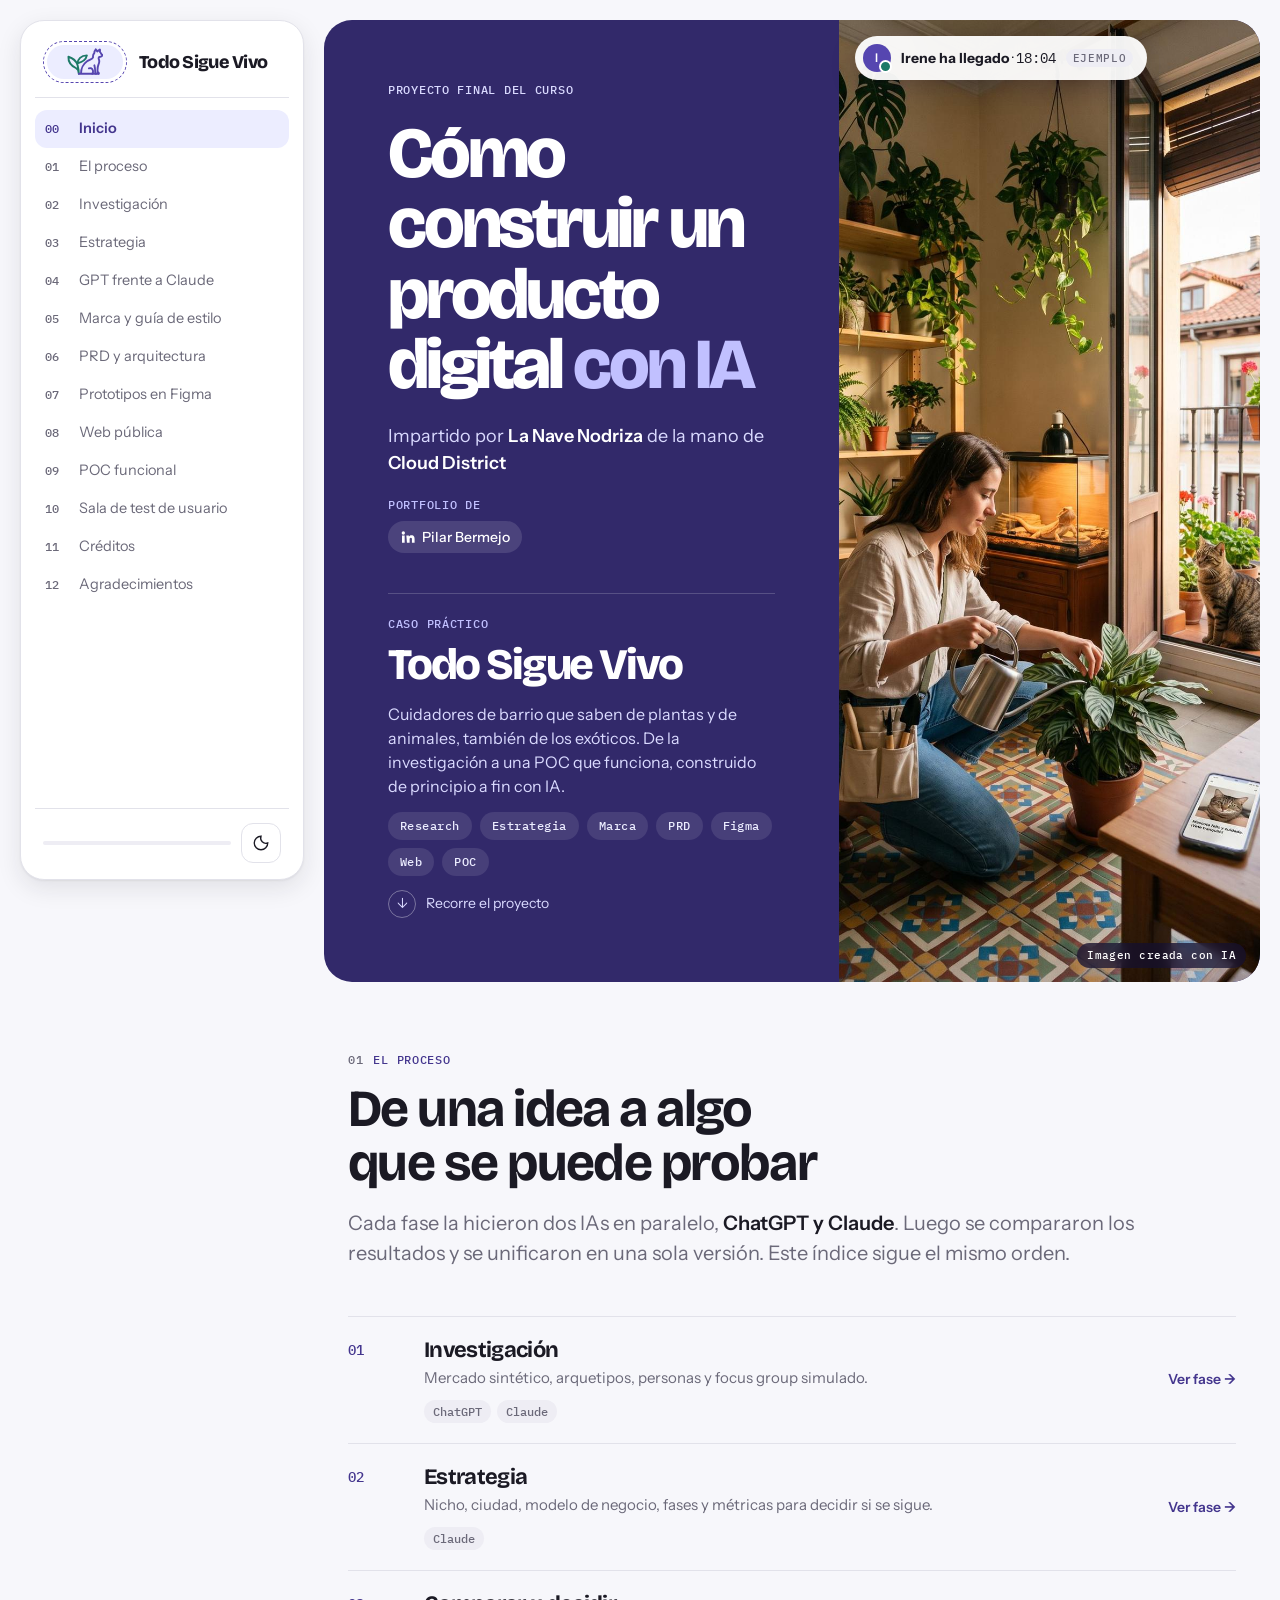
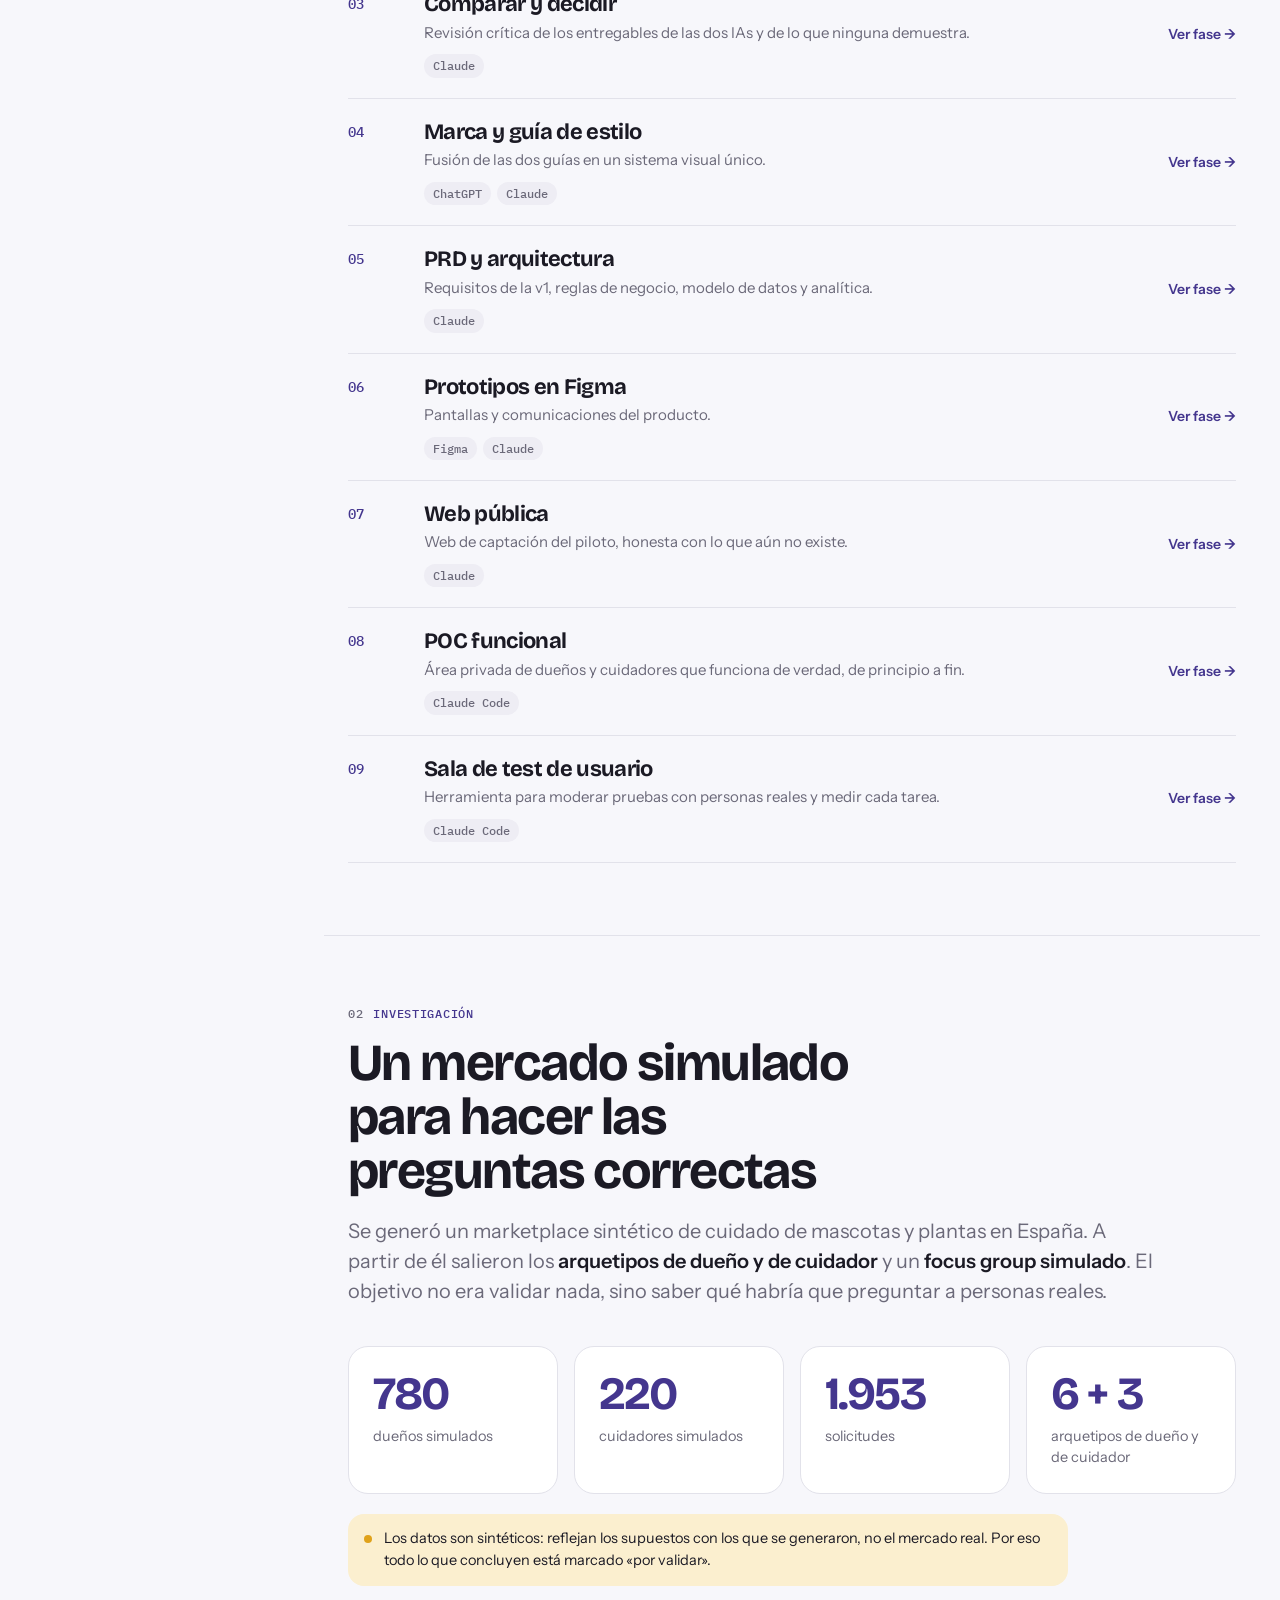
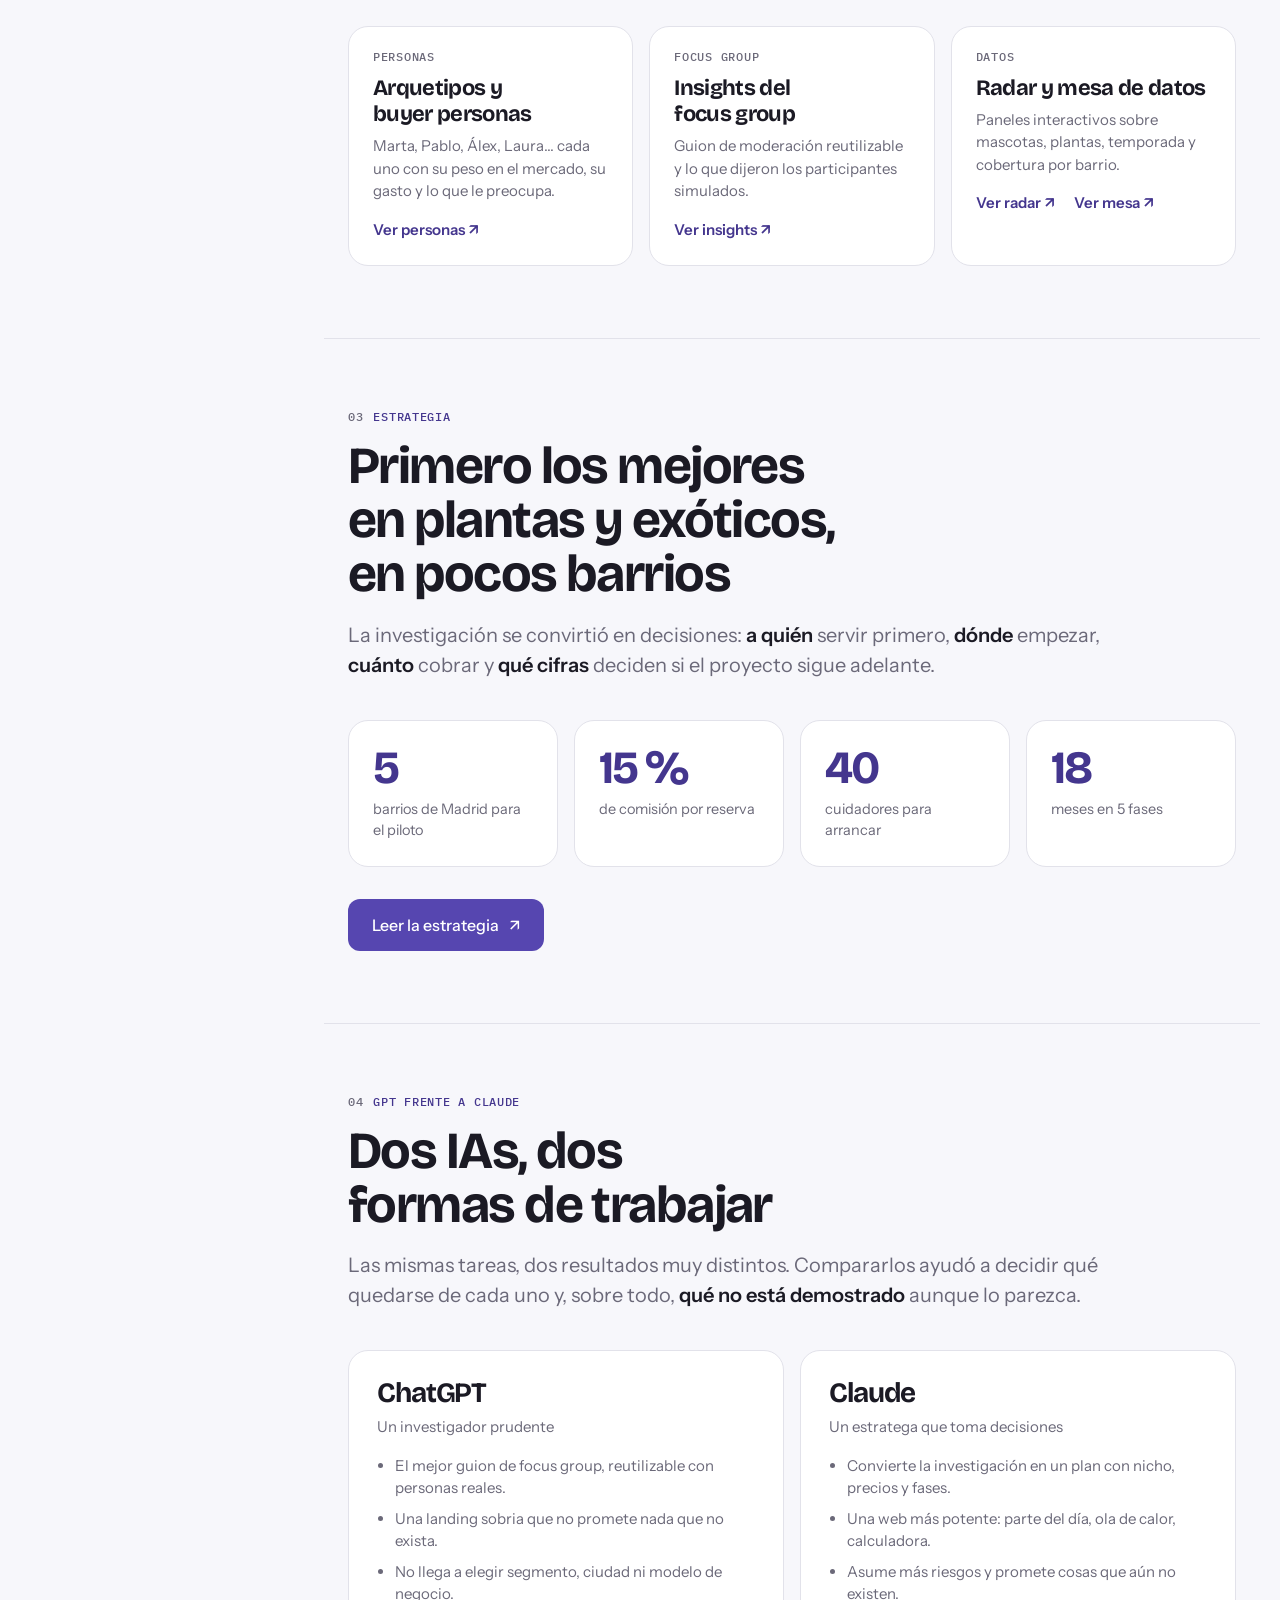
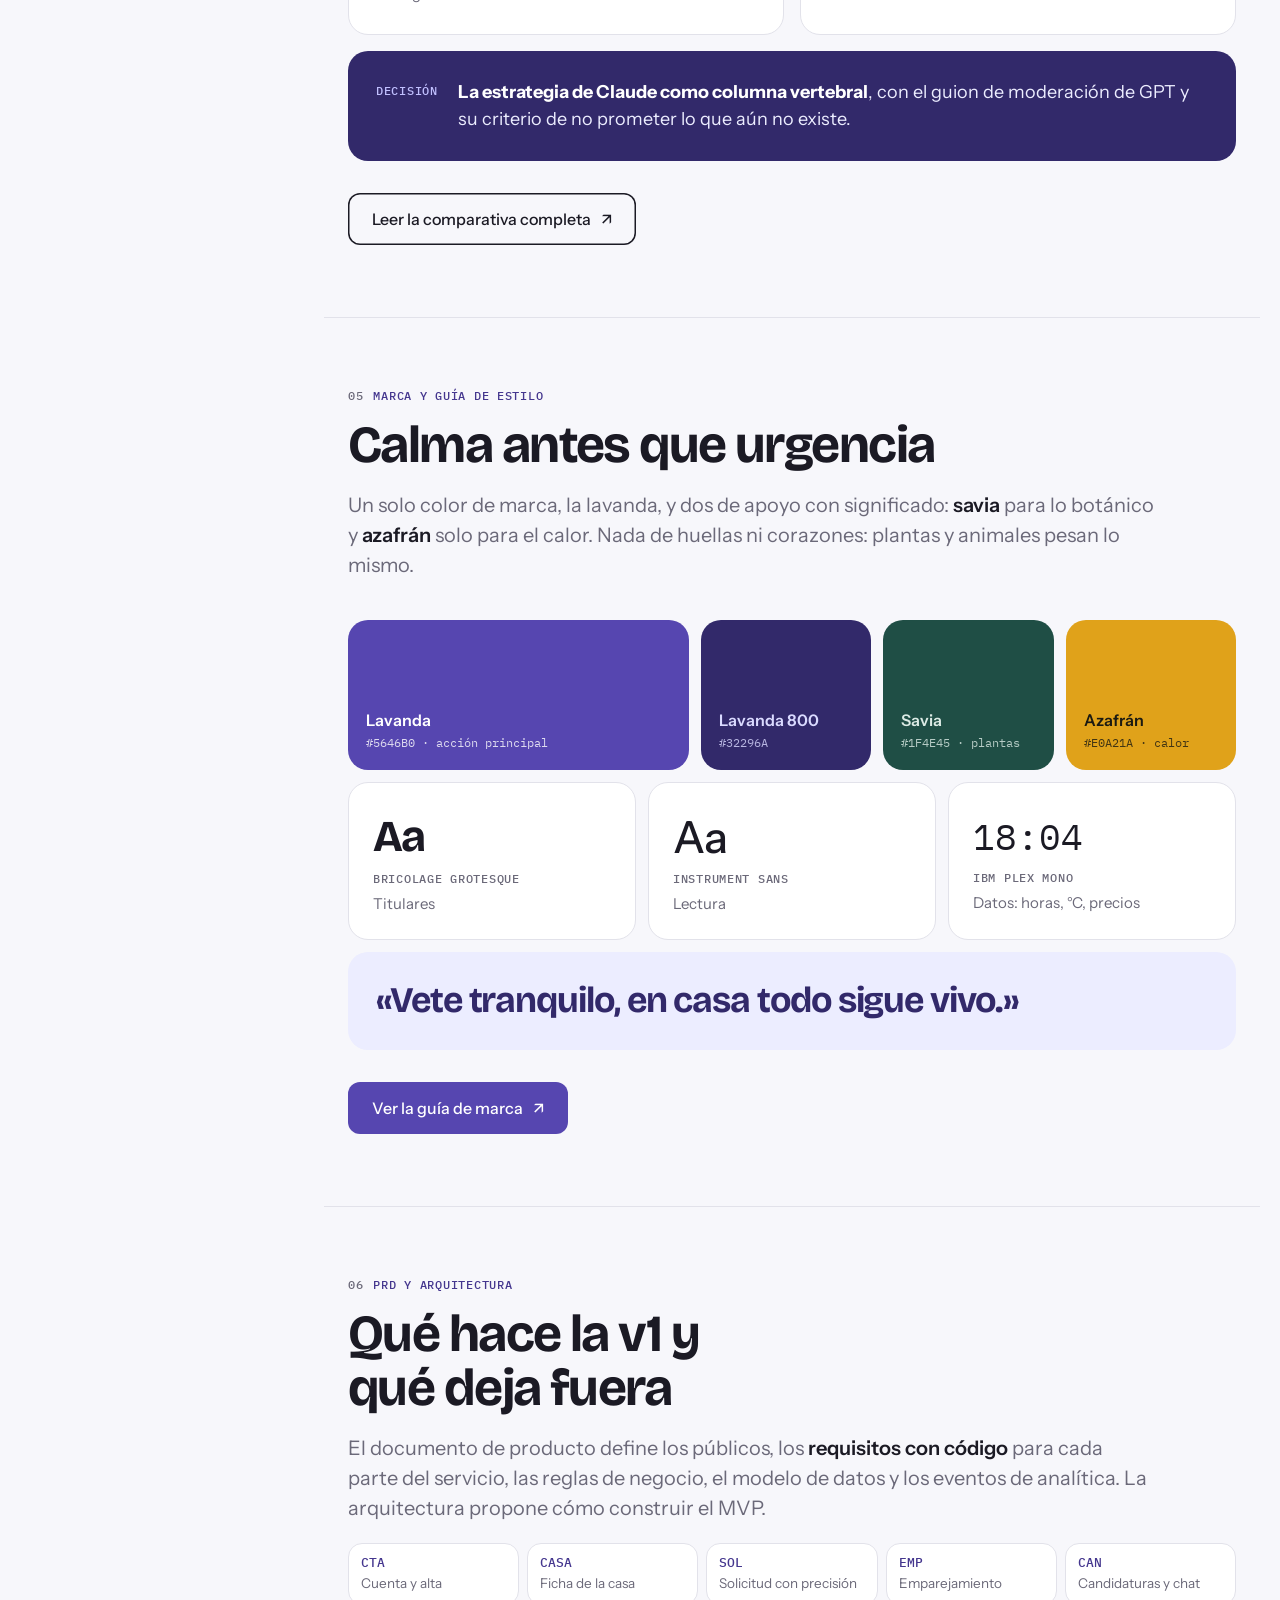
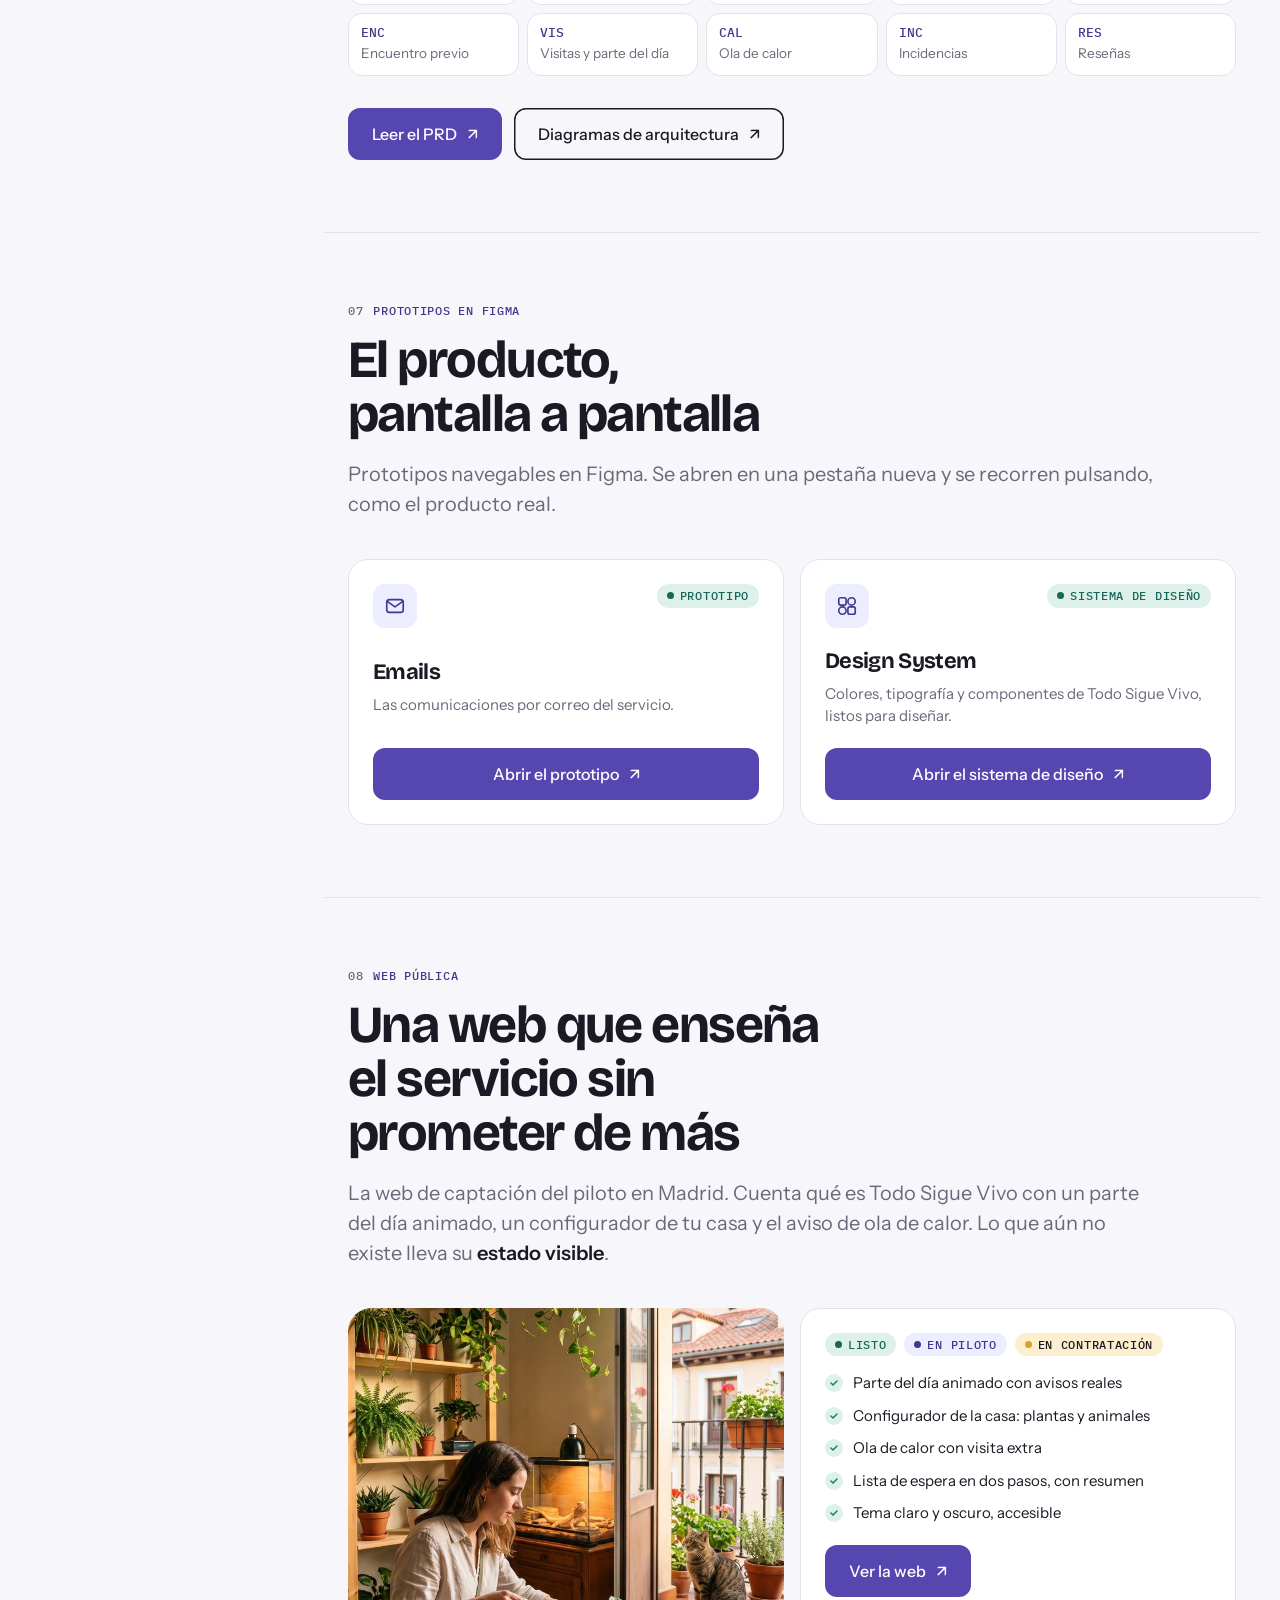
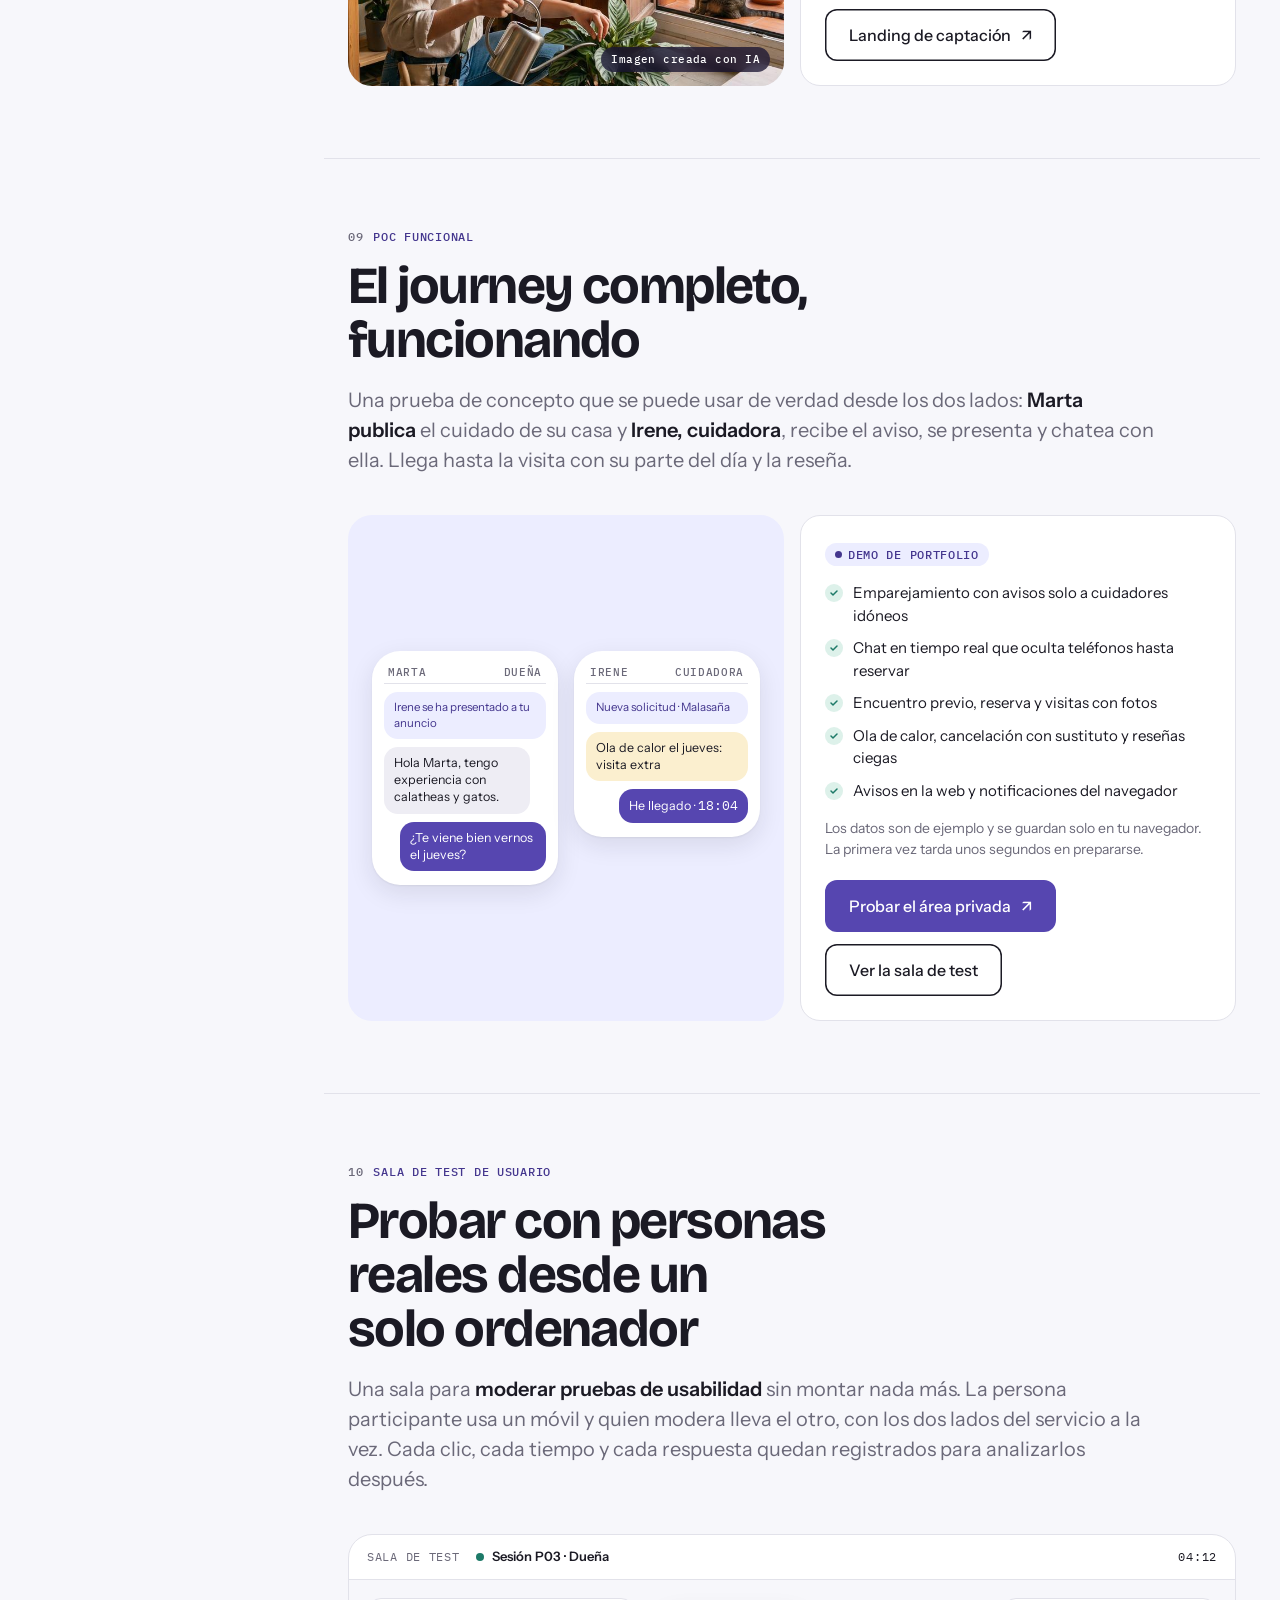
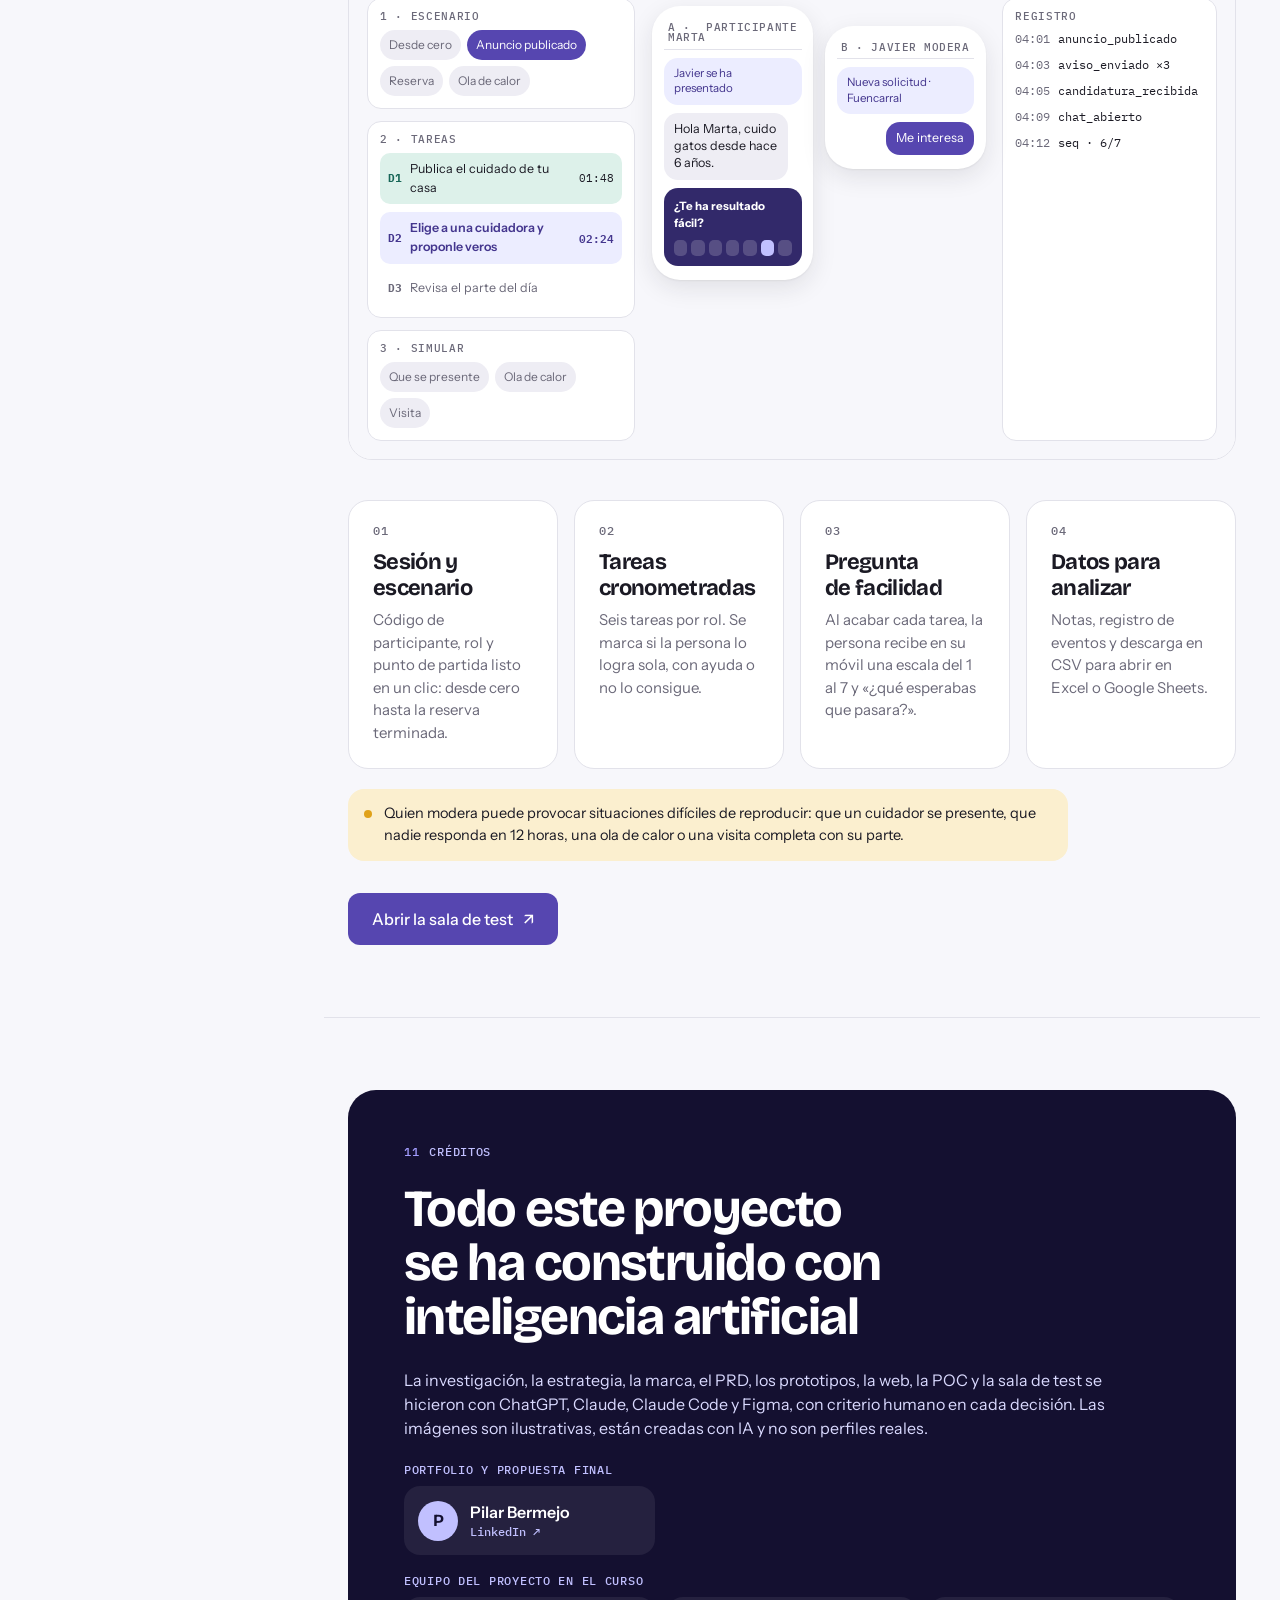
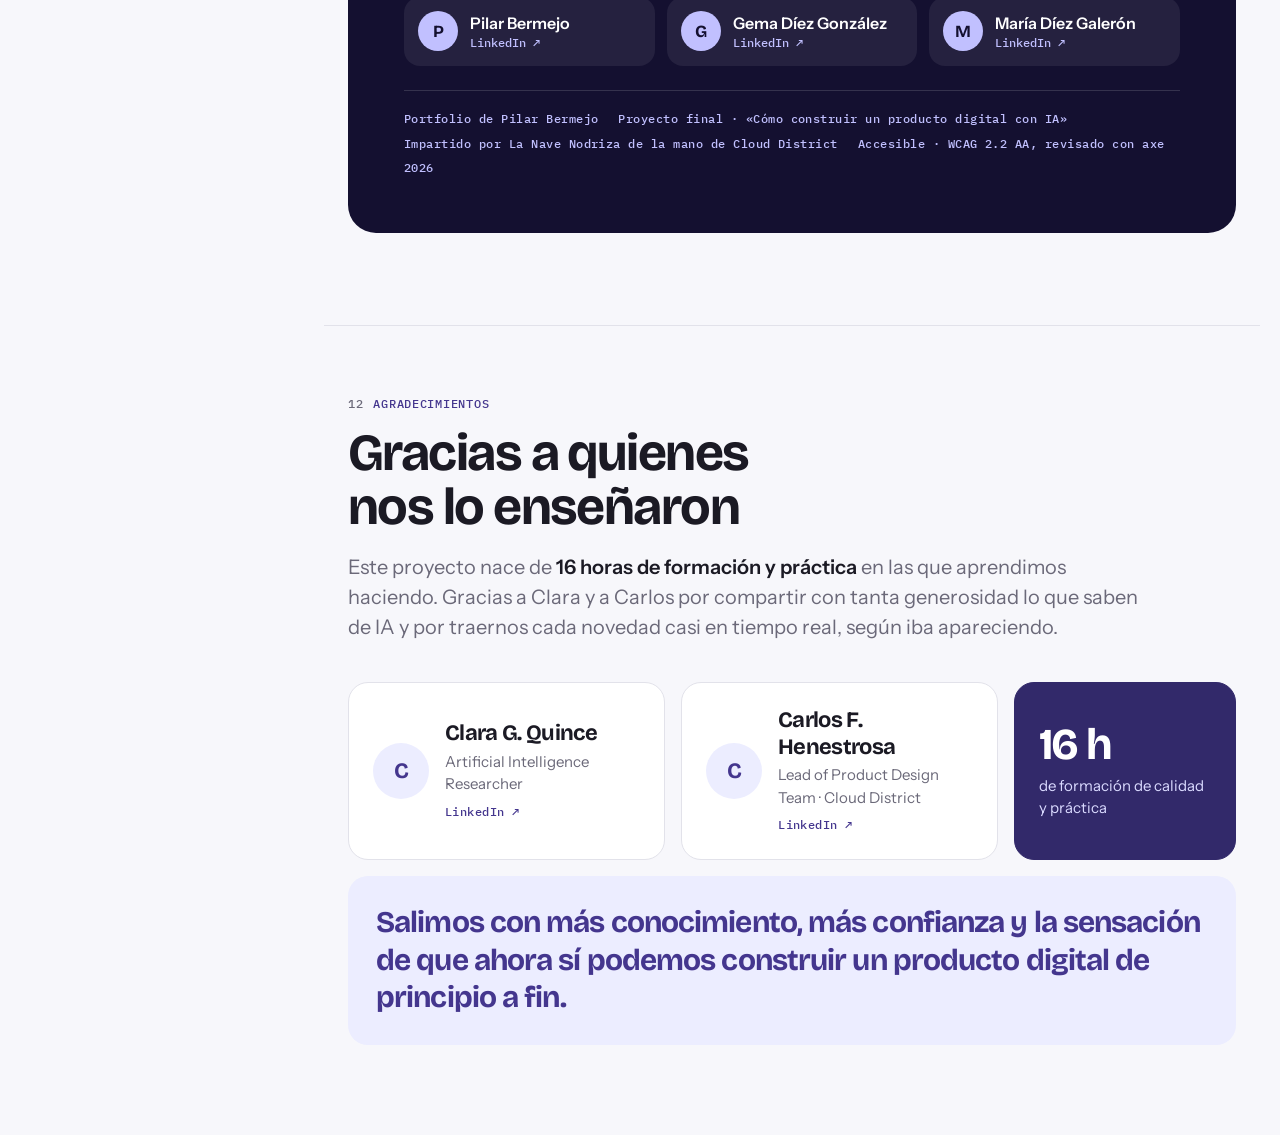
==== commit 3c5698ef: "Add files via upload" ====
--- a/index.html
+++ b/index.html
@@ -2,8 +2,8 @@
 <html lang="es"><head><meta charset="utf-8"><meta name="viewport" content="width=device-width,initial-scale=1,viewport-fit=cover">
 <title>Cómo construir un producto digital con IA · Todo Sigue Vivo</title>
 <meta name="description" content="Proyecto final del curso «Cómo construir un producto digital con IA», impartido por La Nave Nodriza de la mano de Cloud District. Portfolio de Pilar Bermejo. Caso práctico: Todo Sigue Vivo.">
-<link rel="icon" href="favicon.svg" type="image/svg+xml">
-<link rel="apple-touch-icon" href="apple-touch-icon.png">
+<link rel="icon" href="favicon.svg?v=2" type="image/svg+xml">
+<link rel="apple-touch-icon" href="apple-touch-icon.png?v=2">
 <link rel="preconnect" href="https://fonts.googleapis.com">
 <link rel="preconnect" href="https://fonts.gstatic.com" crossorigin>
 <link rel="stylesheet" href="https://fonts.googleapis.com/css2?family=Bricolage+Grotesque:opsz,wght@12..96,500;12..96,600;12..96,700;12..96,800&family=IBM+Plex+Mono:wght@400;500&family=Instrument+Sans:wght@400;500;600&display=swap">
@@ -72,8 +72,8 @@
 
 /* ===== contenido ===== */
 main{margin-left:calc(var(--side) + 40px);padding:20px 20px 0 0}
-.sec{max-width:1040px;margin:0 auto;padding:96px 24px;scroll-margin-top:-32px;border-bottom:1px solid var(--line)}
-@media (max-height:900px){.sec{padding-block:72px;scroll-margin-top:-12px}}
+.sec{max-width:1040px;margin:0 auto;padding:96px 24px;scroll-margin-top:-76px;border-bottom:1px solid var(--line)}
+@media (max-height:900px){.sec{padding-block:72px;scroll-margin-top:-52px}}
 .sec.hero{scroll-margin-top:40px}
 .sec:last-of-type{border-bottom:0}
 .kicker{font:500 12px/1 var(--font-mono);letter-spacing:.06em;text-transform:uppercase;color:var(--primary-text);display:flex;align-items:center;gap:10px}
@@ -309,8 +309,10 @@
   .toc a{min-height:38px;padding:4px 10px}
   .side-foot{padding-top:10px}
   .side.open{transform:none;opacity:1;pointer-events:auto}
-  .toc-btn{display:inline-flex;position:fixed;right:16px;bottom:calc(16px + env(safe-area-inset-bottom));z-index:41;height:52px;padding:0 18px 0 14px;border-radius:9999px;border:0;background:var(--lavanda-800);color:#fff;font:500 15px/1 var(--font-sans);align-items:center;gap:10px;box-shadow:var(--shadow-float);cursor:pointer}
-  .toc-btn .cur{font:500 12px/1 var(--font-mono);color:var(--lavanda-300)}
+  .toc-btn{display:inline-flex;position:fixed;right:16px;bottom:calc(16px + env(safe-area-inset-bottom));z-index:41;height:52px;padding:0 18px 0 14px;border-radius:9999px;border:0;background:var(--primary);color:var(--on-primary);font:500 15px/1 var(--font-sans);align-items:center;gap:10px;box-shadow:0 0 0 2px var(--canvas),var(--shadow-float);cursor:pointer}
+  .toc-btn:hover{background:var(--primary-hover)}
+  .toc-btn .cur{font:500 12px/1 var(--font-mono);color:inherit}
+  .sec.hero{padding-top:0}
   main{margin-left:0;padding:16px 16px 0}
   .sec{padding:72px 0}
   .hero-in{grid-template-columns:1fr;min-height:0}
@@ -330,6 +332,10 @@
   *,*::before,*::after{animation:none!important;transition:none!important}
   .rv{opacity:1;transform:none}
 }
+.iso-hoja{stroke:var(--iso-g)}.iso-relleno{fill:var(--iso-gs)}.iso-nervio{stroke:var(--iso-g)}
+:root{--iso-g:#1D7A68;--iso-gs:#D6EEE4}
+@media (prefers-color-scheme:dark){:root:not([data-theme="light"]){--iso-g:#5FD0B6;--iso-gs:#173029}}
+:root[data-theme="dark"]{--iso-g:#5FD0B6;--iso-gs:#173029}
 </style>
 </head><body>
 <a href="#main" class="skip">Saltar al contenido</a>
@@ -337,7 +343,7 @@
 <!-- MENÚ LATERAL FLOTANTE -->
 <aside class="side" id="side" aria-label="Índice del proyecto">
   <a class="side-brand" href="#inicio">
-    <span class="logo" aria-hidden="true"><svg viewBox="200 140 1080 800" fill="none" stroke="currentColor" stroke-width="56" stroke-linecap="round" stroke-linejoin="round"><path d="M548 897C548 820 530 720 510 640C470 520 380 440 242 398C236 520 300 650 460 728C520 760 545 810 548 897"/><path d="M510 590C515 470 610 360 785 357C760 480 680 550 510 590"/><path d="M548 897H1130"/><path d="M615 880C610 760 680 610 790 530C860 485 950 470 965 420V380C965 330 985 305 1003 292L1010 240L1045 180L1090 240L1168 185C1172 205 1172 230 1168 255C1195 280 1205 310 1225 330C1250 345 1245 355 1232 372C1220 392 1185 398 1150 405C1125 412 1128 450 1140 480C1158 525 1150 575 1125 630C1105 680 1098 720 1098 790V850C1135 852 1138 875 1130 897"/><path d="M1005 650C1025 720 1030 780 1030 850C1032 870 1040 885 1052 897"/><path d="M940 897C985 860 975 760 905 735C880 727 860 732 845 738"/></svg></span>
+    <span class="logo" aria-hidden="true"><svg viewBox="200 140 1080 800" fill="none" stroke="currentColor" stroke-width="56" stroke-linecap="round" stroke-linejoin="round"><path class="iso-hoja" d="M548 897C548 820 530 720 510 640C470 520 380 440 242 398C236 520 300 650 460 728C520 760 545 810 548 897"/><path class="iso-hoja" d="M510 590C515 470 610 360 785 357C760 480 680 550 510 590"/><path d="M548 897H1130"/><path d="M615 880C610 760 680 610 790 530C860 485 950 470 965 420V380C965 330 985 305 1003 292L1010 240L1045 180L1090 240L1168 185C1172 205 1172 230 1168 255C1195 280 1205 310 1225 330C1250 345 1245 355 1232 372C1220 392 1185 398 1150 405C1125 412 1128 450 1140 480C1158 525 1150 575 1125 630C1105 680 1098 720 1098 790V850C1135 852 1138 875 1130 897"/><path d="M1005 650C1025 720 1030 780 1030 850C1032 870 1040 885 1052 897"/><path d="M940 897C985 860 975 760 905 735C880 727 860 732 845 738"/></svg></span>
     <b>Todo Sigue Vivo</b>
   </a>
   <nav>
